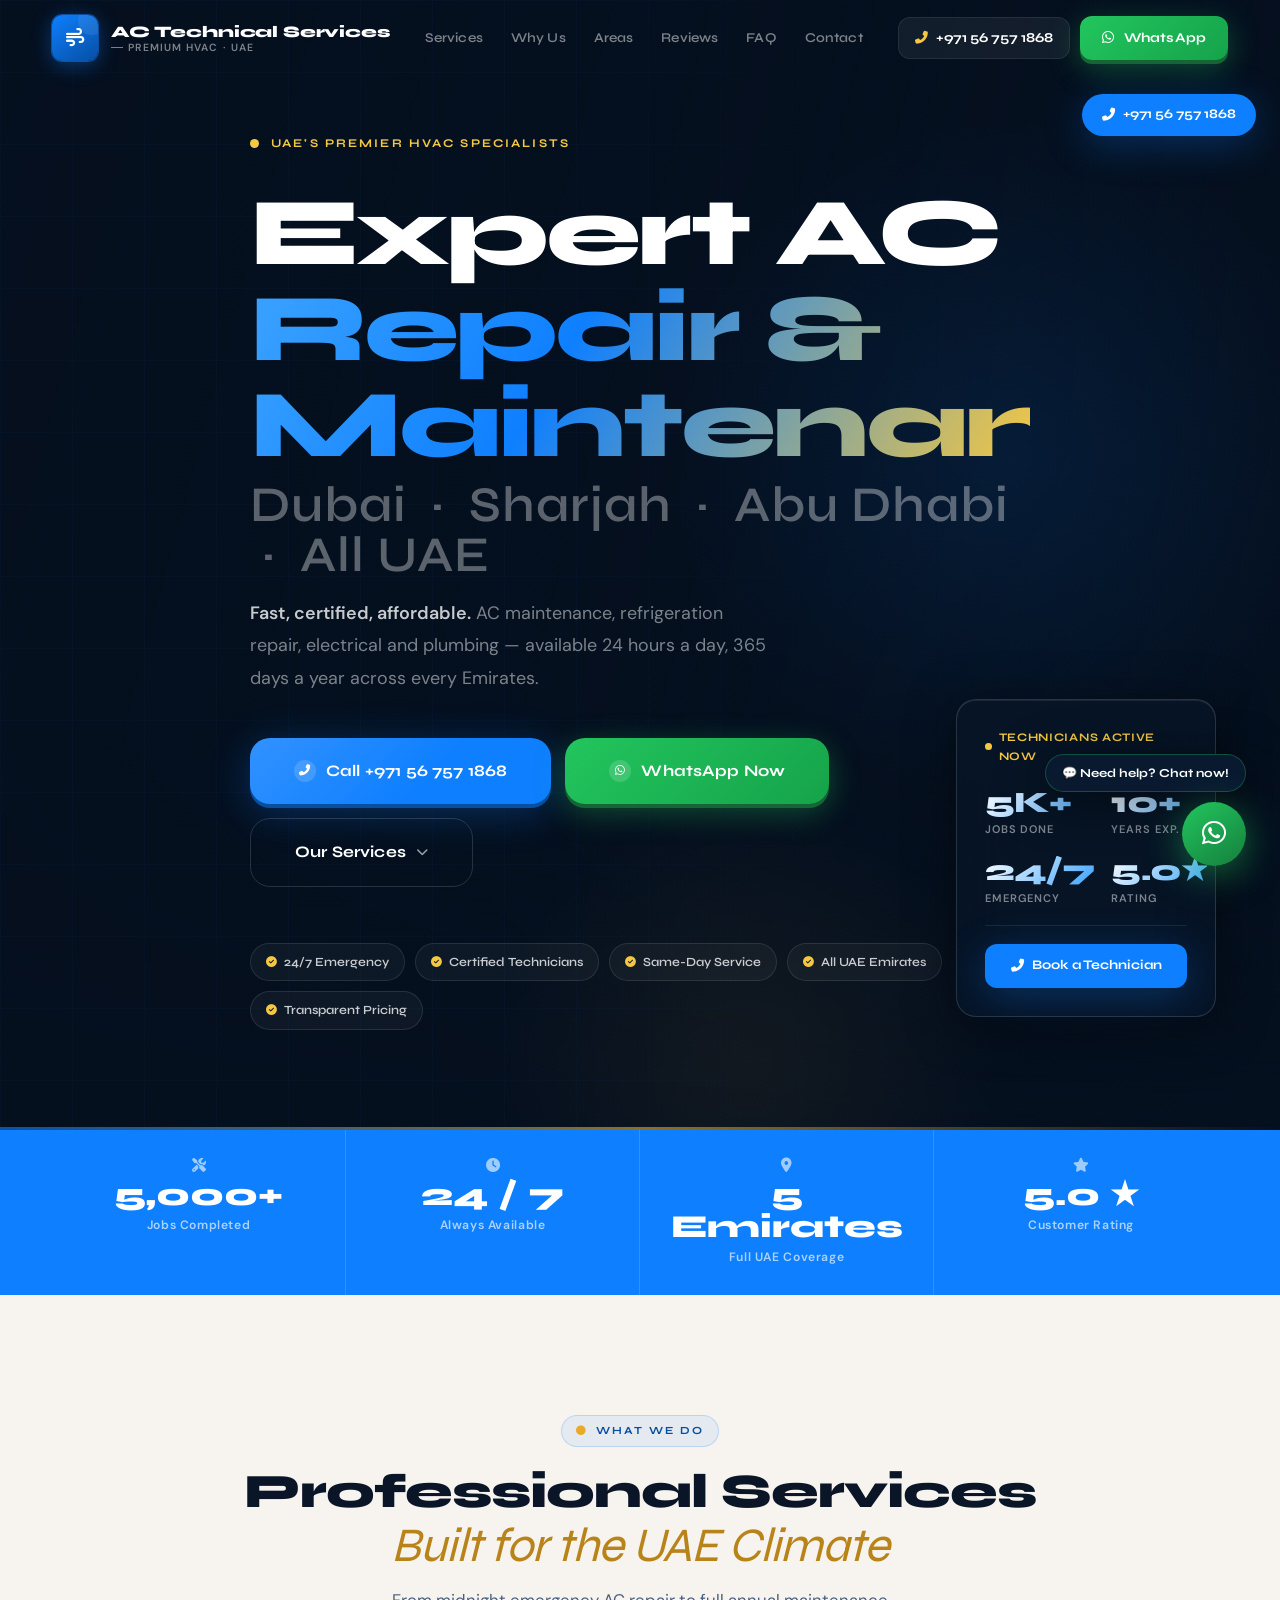
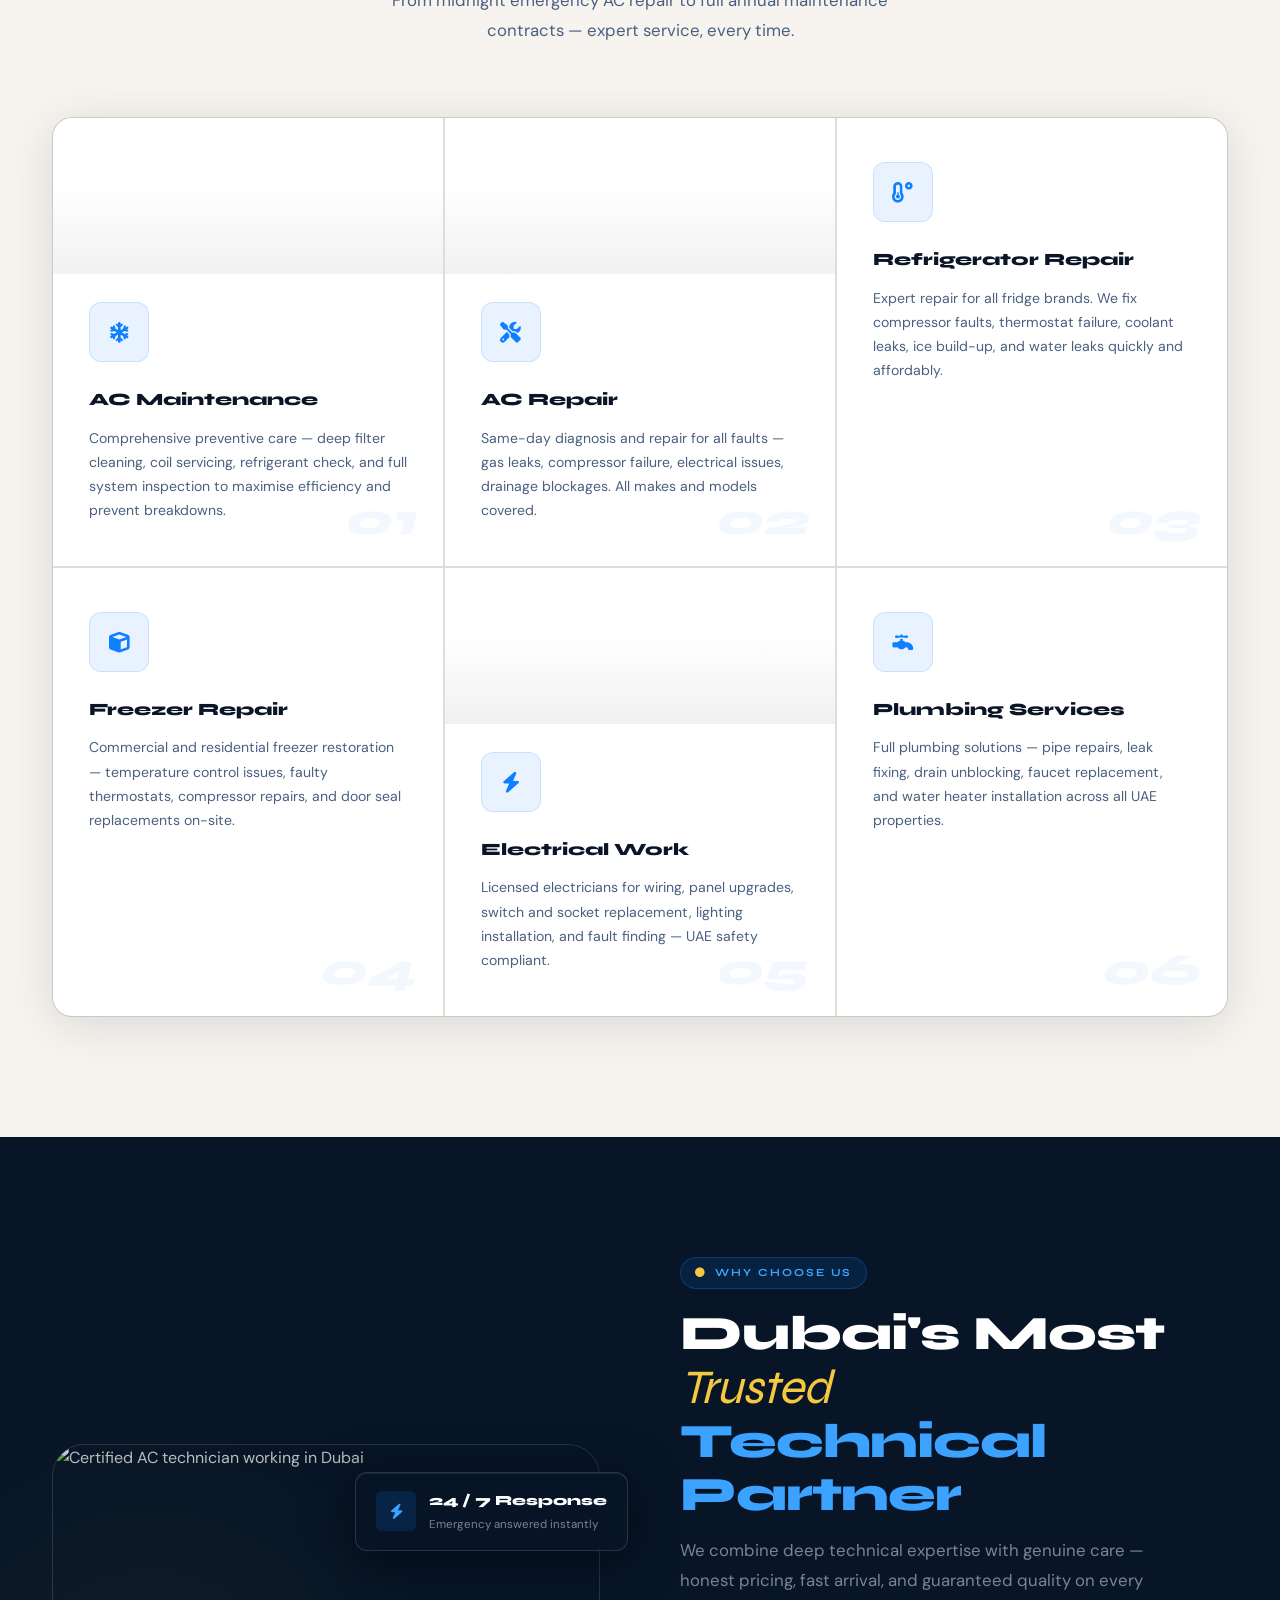
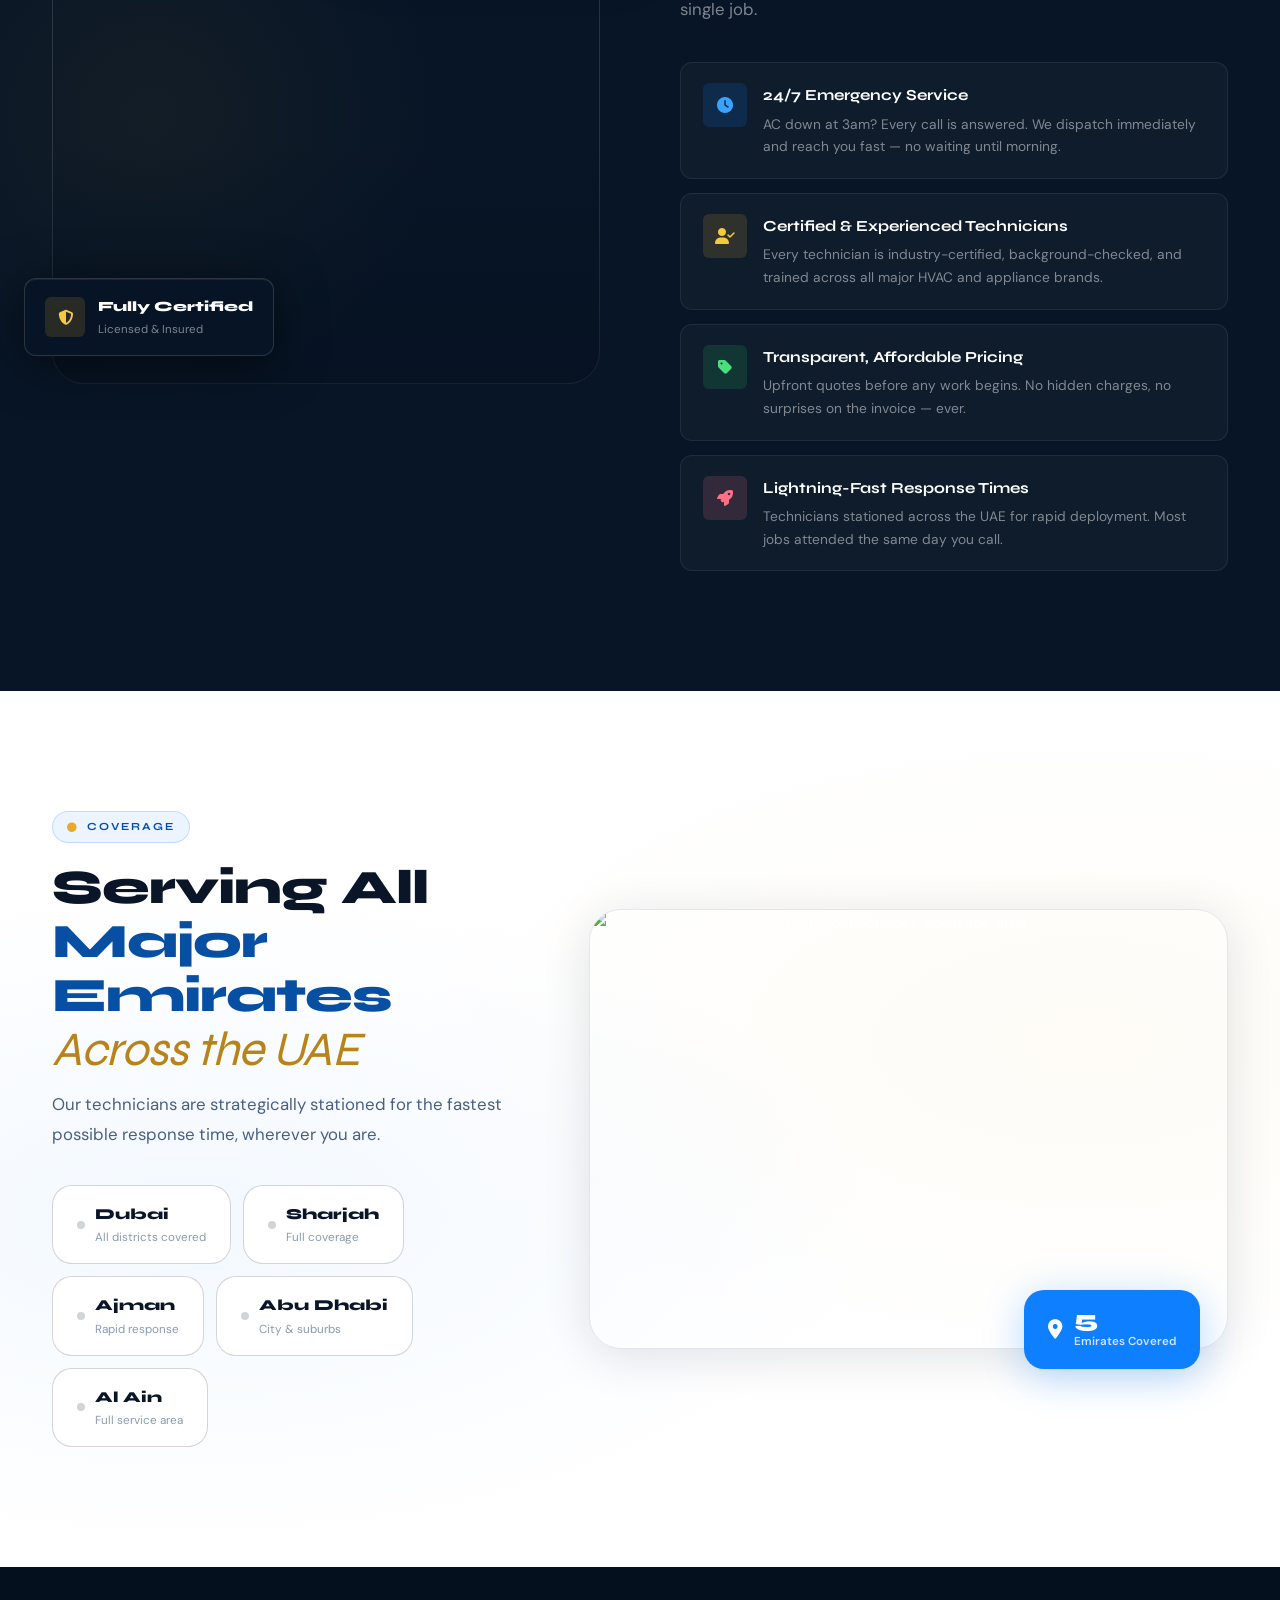
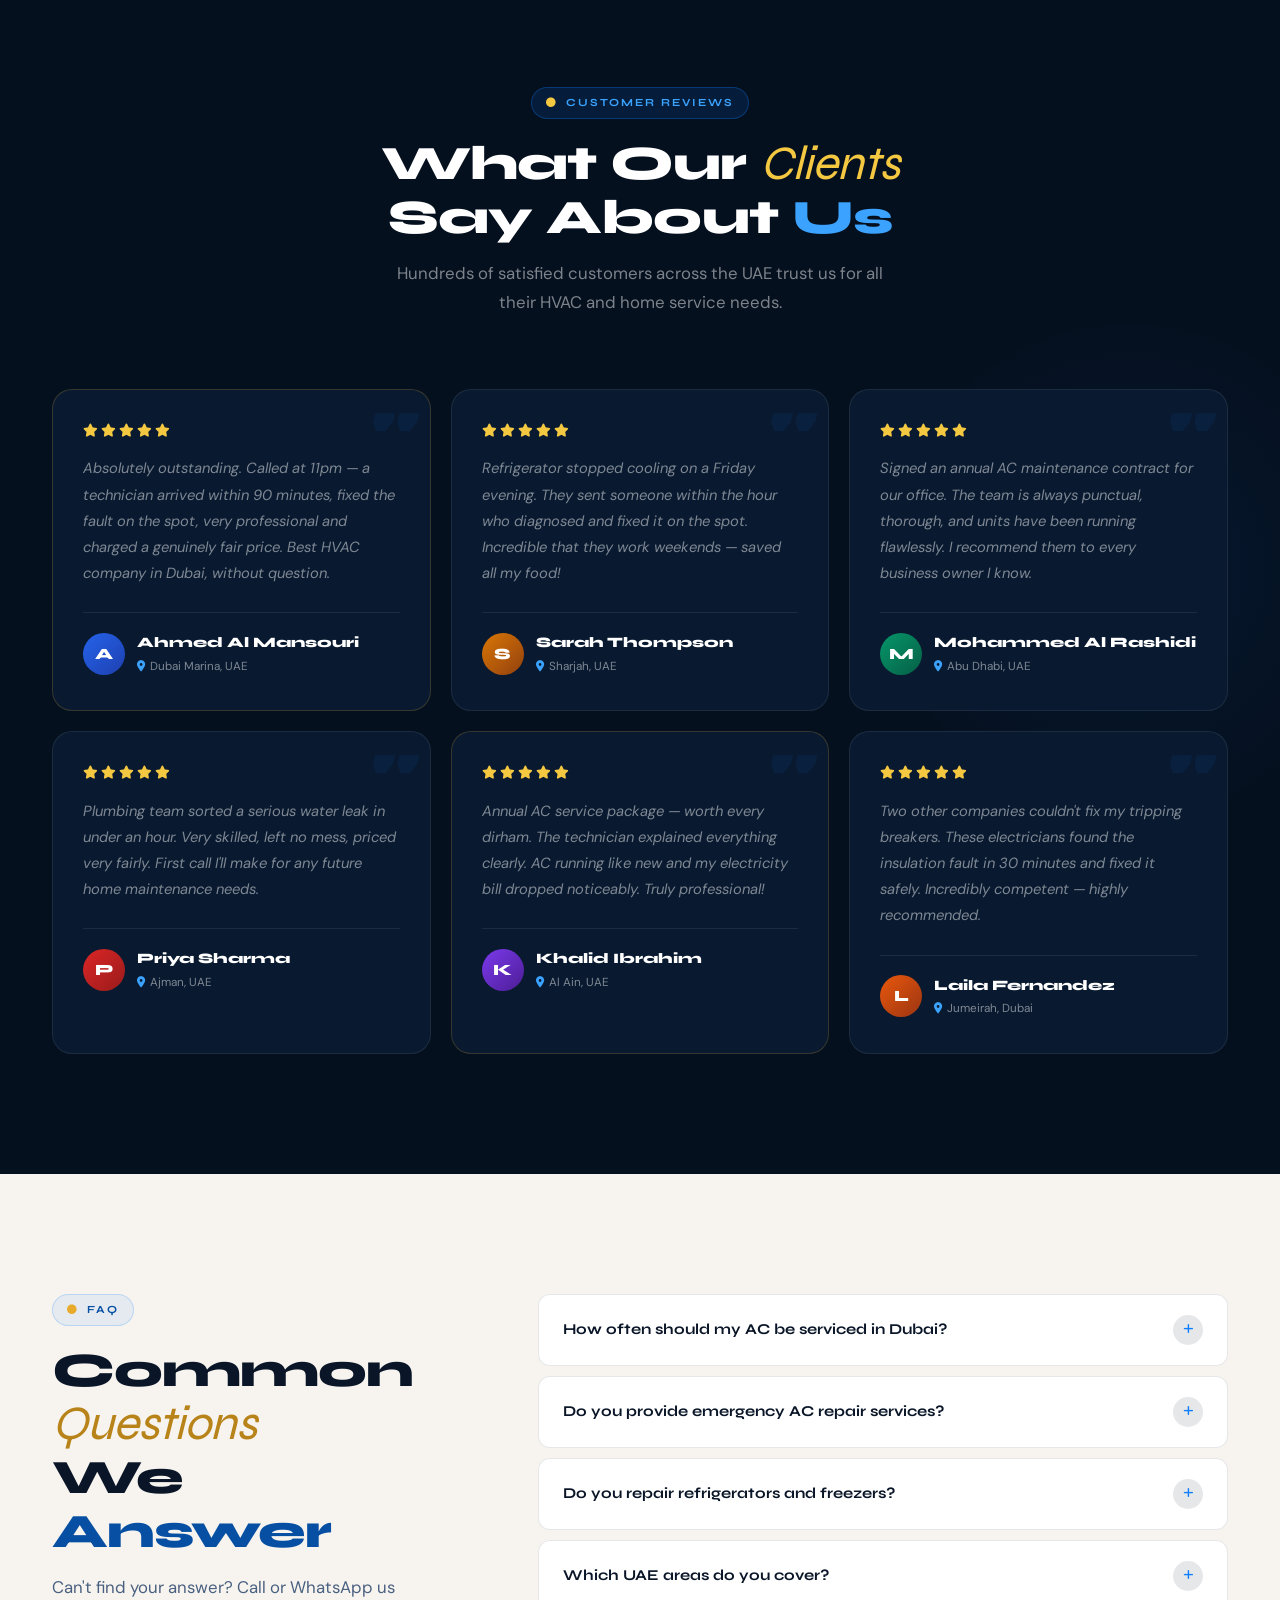
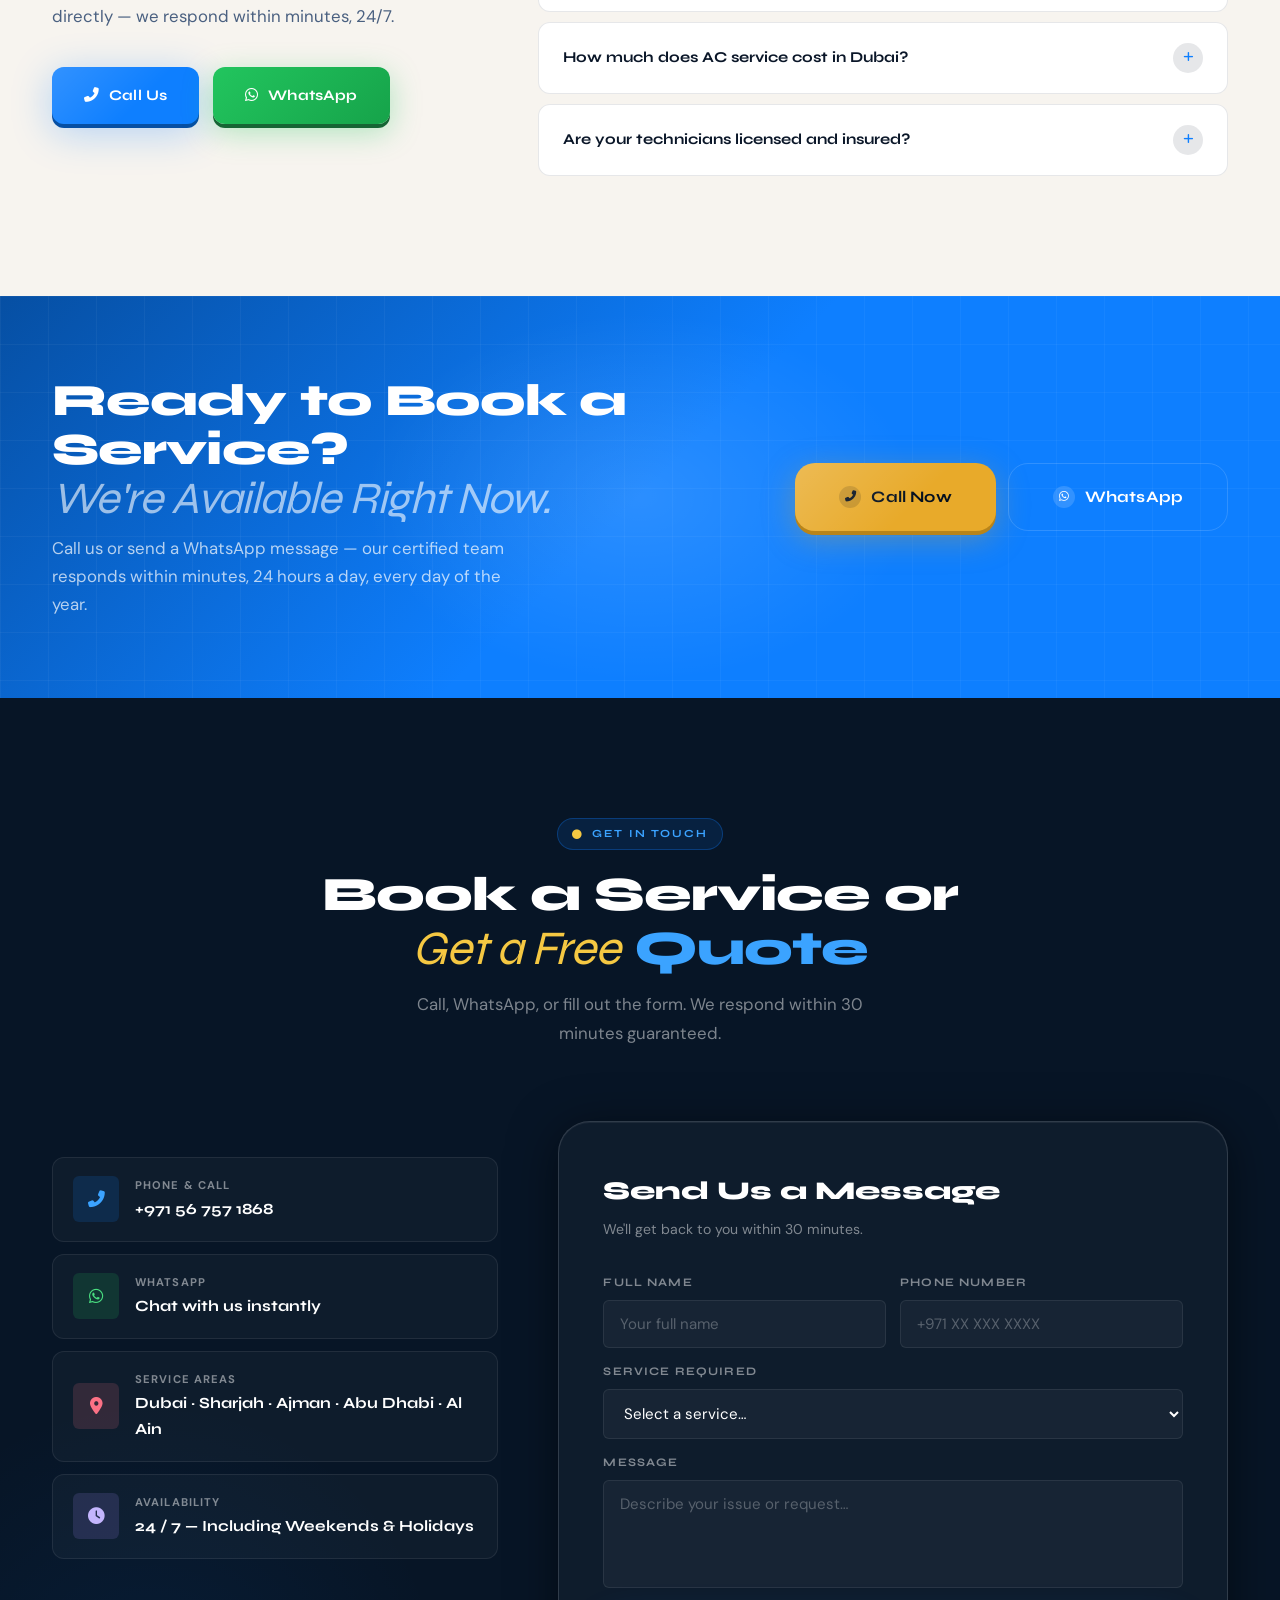
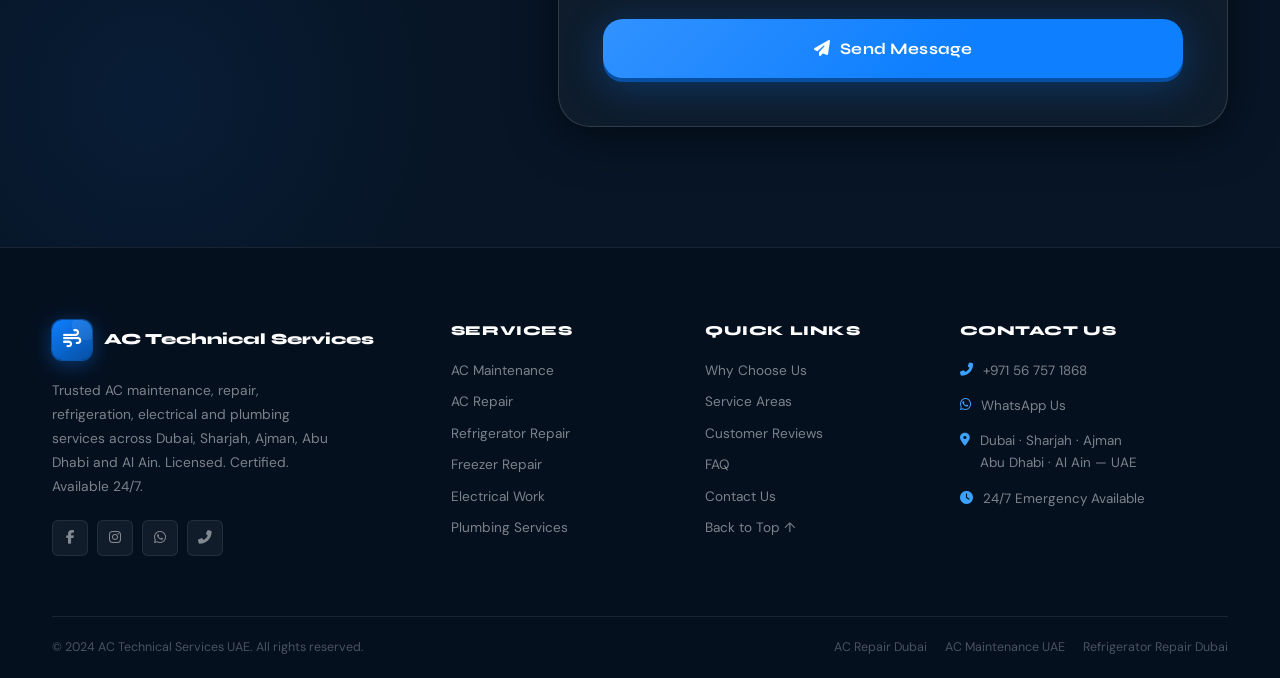
==== index.html @ 90a815a9 "Update index.html" ====
<!DOCTYPE html>
<html lang="en">
<head>
<meta charset="UTF-8"/>
<meta name="viewport" content="width=device-width,initial-scale=1.0"/>
<title>AC Maintenance & Repair Services in Dubai | AC Technical Services UAE</title>
<meta name="description" content="Professional AC maintenance, AC repair, refrigerator repair, plumbing and electrical services across Dubai, Sharjah, Ajman and Abu Dhabi. 24/7 service available."/>
<meta name="keywords" content="AC Repair Dubai, AC Maintenance UAE, Refrigerator Repair Dubai, HVAC Dubai, AC Service Sharjah"/>
<link rel="preconnect" href="https://fonts.googleapis.com"/>
<link rel="preconnect" href="https://fonts.gstatic.com" crossorigin/>
<link href="https://fonts.googleapis.com/css2?family=Clash+Display:wght@400;500;600;700&family=Satoshi:ital,wght@0,400;0,500;0,700;0,900;1,400&display=swap" rel="stylesheet"/>
<!-- Fallback if Clash Display unavailable via CDN -->
<link href="https://fonts.googleapis.com/css2?family=Syne:wght@400;500;600;700;800&family=DM+Sans:ital,opsz,wght@0,9..40,300;0,9..40,400;0,9..40,500;0,9..40,600;1,9..40,300&display=swap" rel="stylesheet"/>
<link rel="stylesheet" href="https://cdnjs.cloudflare.com/ajax/libs/font-awesome/6.5.0/css/all.min.css"/>
<style>
/* ═══════════════════════════════════════════════════
   DESIGN SYSTEM — 10/10 DUBAI PREMIUM HVAC
   Concept: "Arctic Precision" — Ice-cold dark hero,
   warm cream light sections, electric blue + gold.
   Section rhythm: Dark → Light → Dark → Light → Dark
   Fonts: Syne (display) + DM Sans (body)
   ═══════════════════════════════════════════════════ */
:root {
  /* Dark surfaces */
  --ink:        #05101f;
  --ink-2:      #071526;
  --ink-3:      #091a30;
  --ink-4:      #0c2040;

  /* Light surfaces */
  --cream:      #f7f4ef;
  --cream-2:    #ede9e2;
  --cream-3:    #e3ddd5;
  --white:      #ffffff;

  /* Brand blues */
  --blue:       #0e7fff;
  --blue-2:     #1a8fff;
  --blue-3:     #3ba3ff;
  --blue-dk:    #064fa3;
  --blue-glow:  rgba(14,127,255,0.2);

  /* Gold accent */
  --gold:       #e8aa2a;
  --gold-lt:    #f5c842;
  --gold-dk:    #b8841a;

  /* Text on dark */
  --td-1: #ffffff;
  --td-2: rgba(255,255,255,0.78);
  --td-3: rgba(255,255,255,0.48);
  --td-4: rgba(255,255,255,0.28);

  /* Text on light */
  --tl-1: #0a1628;
  --tl-2: #1e3a5f;
  --tl-3: #4a6080;
  --tl-4: #8a9bb0;

  /* Borders */
  --bd-dark:  rgba(255,255,255,0.08);
  --bd-dark2: rgba(255,255,255,0.14);
  --bd-light: rgba(10,22,40,0.1);
  --bd-light2:rgba(10,22,40,0.18);

  /* Radius */
  --r1:  6px;
  --r2:  12px;
  --r3:  20px;
  --r4:  32px;
  --r5:  48px;

  /* Shadows */
  --sh-dark:  0 8px 48px rgba(0,0,0,0.5);
  --sh-light: 0 8px 48px rgba(10,22,40,0.12);
  --sh-blue:  0 8px 40px rgba(14,127,255,0.3);
  --sh-gold:  0 8px 32px rgba(232,170,42,0.35);

  /* Motion */
  --ease: cubic-bezier(0.22,1,0.36,1);
  --t:    all 0.4s cubic-bezier(0.22,1,0.36,1);
  --t-fast: all 0.25s cubic-bezier(0.22,1,0.36,1);
}

/* ── RESET ── */
*,*::before,*::after { box-sizing:border-box; margin:0; padding:0; }
html { scroll-behavior:smooth; font-size:16px; }
body { font-family:'DM Sans',sans-serif; background:var(--ink); color:var(--td-2); line-height:1.65; overflow-x:hidden; }
::selection { background:var(--blue); color:#fff; }
::-webkit-scrollbar { width:4px; }
::-webkit-scrollbar-track { background:var(--ink-2); }
::-webkit-scrollbar-thumb { background:var(--blue); border-radius:4px; }
a { text-decoration:none; color:inherit; }
img { display:block; max-width:100%; }

/* ── TYPOGRAPHY ── */
.display, h1, h2 { font-family:'Syne',sans-serif; }

/* ── LAYOUT ── */
.wrap  { max-width:1240px; margin:0 auto; padding:0 32px; }
.wrap-sm { max-width:960px; margin:0 auto; padding:0 32px; }

/* ── SECTION RHYTHM ── */
.sec-dark  { background:var(--ink); }
.sec-dark2 { background:var(--ink-2); }
.sec-light { background:var(--cream); }
.sec-light2{ background:var(--white); }
.sec-pad   { padding:120px 0; }
.sec-pad-sm{ padding:80px 0; }

/* ── SECTION LABELS ── */
.label {
  display:inline-flex; align-items:center; gap:8px;
  font-family:'Syne',sans-serif; font-weight:700;
  font-size:.68rem; letter-spacing:.18em; text-transform:uppercase;
  padding:6px 14px; border-radius:999px; margin-bottom:18px;
}
.label-dark {
  background:rgba(14,127,255,.12); border:1px solid rgba(14,127,255,.3);
  color:var(--blue-3);
}
.label-dark i { color:var(--gold-lt); font-size:.6rem; }
.label-light {
  background:rgba(14,127,255,.08); border:1px solid rgba(14,127,255,.2);
  color:var(--blue-dk);
}
.label-light i { color:var(--gold); font-size:.6rem; }

/* ── SECTION HEADINGS ── */
.sh { /* section heading on dark */
  font-family:'Syne',sans-serif; font-weight:800;
  font-size:clamp(2rem,4vw,3rem);
  color:var(--td-1); line-height:1.12; letter-spacing:-.02em;
}
.sh em { font-style:italic; font-weight:400; color:var(--gold-lt); }
.sh strong { color:var(--blue-3); font-weight:800; }

.sl { /* section heading on light */
  font-family:'Syne',sans-serif; font-weight:800;
  font-size:clamp(2rem,4vw,3rem);
  color:var(--tl-1); line-height:1.12; letter-spacing:-.02em;
}
.sl em { font-style:italic; font-weight:400; color:var(--gold-dk); }
.sl strong { color:var(--blue-dk); font-weight:800; }

.sec-sub-dark  { font-size:1.05rem; color:var(--td-3); max-width:500px; margin-top:14px; line-height:1.75; }
.sec-sub-light { font-size:1.05rem; color:var(--tl-3); max-width:500px; margin-top:14px; line-height:1.75; }

.sec-hdr { text-align:center; margin-bottom:72px; }
.sec-hdr .sec-sub-dark, .sec-hdr .sec-sub-light { margin:14px auto 0; }

/* ═══════════════════════
   BUTTONS — DOMINANT
═══════════════════════ */
.btn {
  display:inline-flex; align-items:center; gap:10px;
  font-family:'Syne',sans-serif; font-weight:700;
  font-size:.92rem; letter-spacing:.01em;
  padding:16px 32px; border-radius:var(--r2);
  border:none; cursor:pointer; white-space:nowrap;
  position:relative; overflow:hidden;
  transition:var(--t);
}
.btn-icon { /* icon wrapper inside button */
  width:22px; height:22px; display:flex; align-items:center; justify-content:center;
  background:rgba(255,255,255,0.15); border-radius:50%;
  font-size:.7rem; flex-shrink:0; transition:var(--t-fast);
}
.btn:hover .btn-icon { background:rgba(255,255,255,0.25); transform:scale(1.1); }

/* Primary — Electric Blue */
.btn-blue {
  background:var(--blue);
  color:#fff;
  box-shadow: 0 4px 0 var(--blue-dk), var(--sh-blue);
}
.btn-blue::before {
  content:''; position:absolute; inset:0;
  background:linear-gradient(135deg,rgba(255,255,255,.15) 0%,transparent 60%);
  transition:opacity .3s;
}
.btn-blue:hover {
  transform:translateY(-3px);
  box-shadow: 0 7px 0 var(--blue-dk), 0 12px 50px rgba(14,127,255,.5);
}
.btn-blue:active { transform:translateY(1px); box-shadow:0 2px 0 var(--blue-dk); }

/* Gold — Book/CTA */
.btn-gold {
  background:var(--gold);
  color:var(--ink);
  box-shadow: 0 4px 0 var(--gold-dk), var(--sh-gold);
}
.btn-gold::before {
  content:''; position:absolute; inset:0;
  background:linear-gradient(135deg,rgba(255,255,255,.2) 0%,transparent 60%);
  transition:opacity .3s;
}
.btn-gold:hover {
  transform:translateY(-3px);
  box-shadow: 0 7px 0 var(--gold-dk), 0 12px 50px rgba(232,170,42,.5);
  color:var(--ink);
}
.btn-gold .btn-icon { background:rgba(0,0,0,.12); color:var(--ink); }

/* WhatsApp */
.btn-wa {
  background:linear-gradient(135deg,#22c55e,#16a34a);
  color:#fff;
  box-shadow: 0 4px 0 #166534, 0 8px 30px rgba(34,197,94,.35);
}
.btn-wa:hover {
  transform:translateY(-3px);
  box-shadow: 0 7px 0 #166534, 0 14px 40px rgba(34,197,94,.5);
}

/* Ghost on dark */
.btn-ghost-dark {
  background:transparent; color:var(--td-1);
  border:1.5px solid var(--bd-dark2);
}
.btn-ghost-dark:hover {
  background:rgba(255,255,255,.06);
  border-color:rgba(255,255,255,.28);
}

/* Ghost on light */
.btn-ghost-light {
  background:transparent; color:var(--tl-1);
  border:1.5px solid var(--bd-light2);
}
.btn-ghost-light:hover { background:rgba(10,22,40,.05); }

/* Sizes */
.btn-xl { padding:20px 44px; font-size:1rem; border-radius:var(--r3); }
.btn-sm { padding:11px 22px; font-size:.84rem; }

/* ═══════════════════════
   HEADER
═══════════════════════ */
#hdr {
  position:fixed; top:0; left:0; right:0; z-index:1000;
  transition:background .4s, box-shadow .4s, border-color .4s;
  padding:0;
}
#hdr.solid {
  background:rgba(5,16,31,.97);
  backdrop-filter:blur(24px) saturate(1.5);
  border-bottom:1px solid var(--bd-dark);
  box-shadow:0 4px 60px rgba(0,0,0,.6);
}
.hdr-in {
  display:flex; align-items:center; justify-content:space-between;
  height:76px; gap:16px;
}

/* Logo — Premium Brand Mark */
.logo { display:flex; align-items:center; gap:13px; text-decoration:none; }
.logo-emblem {
  position:relative; width:46px; height:46px; flex-shrink:0;
  border-radius:10px;
  background:linear-gradient(145deg,var(--blue) 0%,var(--blue-dk) 100%);
  display:flex; align-items:center; justify-content:center;
  box-shadow:0 0 0 1px rgba(14,127,255,.5), 0 4px 20px rgba(14,127,255,.4);
  overflow:hidden;
}
.logo-emblem::before {
  content:'';
  position:absolute; top:-8px; right:-8px;
  width:28px; height:28px; border-radius:50%;
  background:rgba(255,255,255,.08);
}
.logo-emblem i { font-size:1.15rem; color:#fff; position:relative; z-index:1; }
.logo-text { line-height:1.1; }
.logo-name {
  font-family:'Syne',sans-serif; font-weight:800;
  font-size:1rem; color:#fff; display:block; letter-spacing:-.01em;
}
.logo-tagline {
  font-size:.65rem; font-weight:600; letter-spacing:.1em;
  text-transform:uppercase; color:var(--td-3);
  display:flex; align-items:center; gap:5px; margin-top:1px;
}
.logo-tagline::before {
  content:''; display:block; width:12px; height:1px; background:var(--gold); opacity:.7;
}

/* Nav */
.nav { display:flex; align-items:center; gap:0; }
.nav a {
  font-family:'Syne',sans-serif; font-weight:600; font-size:.84rem;
  color:var(--td-3); padding:8px 14px; border-radius:var(--r1);
  transition:var(--t-fast); letter-spacing:.01em;
}
.nav a:hover { color:var(--td-1); background:rgba(255,255,255,.06); }

/* Header CTAs */
.hdr-cta { display:flex; align-items:center; gap:10px; }
.hdr-phone {
  display:flex; align-items:center; gap:8px;
  font-family:'Syne',sans-serif; font-weight:700; font-size:.85rem;
  color:var(--td-1); padding:9px 16px; border-radius:var(--r2);
  background:rgba(255,255,255,.06); border:1px solid var(--bd-dark);
  transition:var(--t-fast);
}
.hdr-phone:hover { background:rgba(255,255,255,.1); }
.hdr-phone i { color:var(--gold-lt); font-size:.8rem; }

/* Burger */
.burger {
  display:none; flex-direction:column; justify-content:center;
  gap:5px; width:40px; height:40px; cursor:pointer;
  background:rgba(255,255,255,.06); border:1px solid var(--bd-dark);
  border-radius:var(--r1); padding:0 10px;
}
.burger span { display:block; width:20px; height:1.5px; background:var(--td-2); border-radius:2px; transition:var(--t-fast); }

/* Mobile menu */
.mob {
  display:none; position:fixed; top:84px; left:16px; right:16px;
  background:var(--ink-3); border:1px solid var(--bd-dark2);
  border-radius:var(--r3); padding:24px 20px;
  box-shadow:0 24px 80px rgba(0,0,0,.8); z-index:998;
}
.mob.open { display:block; animation:mobIn .2s var(--ease); }
@keyframes mobIn { from{opacity:0;transform:translateY(-8px)} to{opacity:1;transform:translateY(0)} }
.mob a {
  display:block; font-family:'Syne',sans-serif; font-weight:600;
  font-size:.97rem; color:var(--td-2); padding:13px 4px;
  border-bottom:1px solid var(--bd-dark); transition:var(--t-fast);
}
.mob a:hover { color:var(--td-1); padding-left:8px; }
.mob-btns { display:flex; gap:10px; margin-top:18px; flex-wrap:wrap; }
.mob-btns .btn { flex:1; justify-content:center; }

/* Sticky call bar (mobile) */
.stick-bar {
  display:none; position:fixed; bottom:0; left:0; right:0; z-index:997;
  background:var(--ink-3); border-top:1px solid var(--bd-dark2);
  padding:12px 20px; align-items:center; justify-content:space-between; gap:12px;
}
.stick-bar-txt { font-family:'Syne',sans-serif; font-weight:700; font-size:.9rem; color:var(--td-1); }
.stick-bar-txt span { display:block; font-size:.72rem; color:var(--td-3); font-weight:400; margin-top:1px; }
.stick-bar-btns { display:flex; gap:8px; flex-shrink:0; }

/* Call pill — desktop persistent */
.call-pill {
  position:fixed; top:94px; right:24px; z-index:960;
  display:flex; align-items:center; gap:8px;
  font-family:'Syne',sans-serif; font-weight:700; font-size:.82rem;
  color:#fff; padding:10px 20px; border-radius:999px;
  background:var(--blue); box-shadow:var(--sh-blue);
  transition:var(--t); opacity:0;
  animation:pillSlide .6s 1.2s var(--ease) both;
}
@keyframes pillSlide { from{opacity:0;transform:translateX(20px)} to{opacity:1;transform:translateX(0)} }
.call-pill:hover { transform:translateY(-2px); box-shadow:0 12px 36px rgba(14,127,255,.55); }
.call-pill i { animation:ringring 3s 2s infinite; }
@keyframes ringring { 0%,88%,100%{transform:rotate(0)} 90%{transform:rotate(-18deg)} 94%{transform:rotate(18deg)} 97%{transform:rotate(-10deg)} }

/* ═══════════════════════
   HERO — CINEMATIC 10/10
═══════════════════════ */
#hero {
  position:relative; min-height:100vh;
  display:flex; align-items:center;
  background:var(--ink); overflow:hidden;
}

/* Background image */
.hero-photo {
  position:absolute; inset:0;
  background:url('images/hero.jpg') center 35% / cover no-repeat;
  filter:brightness(.28) saturate(.6);
  transform:scale(1.04);
  animation:heroZoom 14s ease both;
}
@keyframes heroZoom { from{transform:scale(1.06)} to{transform:scale(1.0)} }

/* ═══════════════════════════════════════
   LOCAL IMAGE UTILITY CLASSES
═══════════════════════════════════════ */

/* service-img: top image inside service cards */
.service-img-wrap {
  overflow:hidden;
  border-radius:var(--r2) var(--r2) 0 0;
  /* bleed flush to card edges (card padding is 44px 36px) */
  margin:-44px -36px 28px -36px;
  height:200px;
  flex-shrink:0;
  position:relative;
}
.service-img-wrap::after {
  content:'';
  position:absolute; inset:0;
  background:linear-gradient(to bottom, transparent 55%, rgba(10,22,40,.06) 100%);
  pointer-events:none;
}
.service-img {
  width:100%; height:200px;
  object-fit:cover;
  display:block;
  transition:transform .55s var(--ease), filter .4s;
  filter:brightness(.93) saturate(.88);
}
.srv-card.has-img {
  padding-top:0; /* image provides top visual */
  display:flex; flex-direction:column;
}
.srv-card.has-img .srv-arrow { top:216px; }
.srv-card:hover .service-img {
  transform:scale(1.05);
  filter:brightness(1.02) saturate(1.05);
}

/* about-img: technician photo in Why section */
.about-img {
  width:100%; height:540px;
  object-fit:cover; object-position:center top;
  border-radius:var(--r4);
  border:1px solid var(--bd-dark2);
  display:block;
  filter:brightness(.92) saturate(.9);
  transition:filter .5s var(--ease);
}
.why-vis:hover .about-img { filter:brightness(1) saturate(1); }

/* Multi-layer gradient */
.hero-grad {
  position:absolute; inset:0;
  background:
    linear-gradient(105deg, rgba(5,16,31,.98) 0%, rgba(5,16,31,.82) 45%, rgba(5,16,31,.15) 100%),
    linear-gradient(to top, rgba(5,16,31,.95) 0%, transparent 35%);
}

/* Fine grid overlay */
.hero-grid {
  position:absolute; inset:0; pointer-events:none;
  background-image:
    linear-gradient(rgba(14,127,255,.035) 1px, transparent 1px),
    linear-gradient(90deg, rgba(14,127,255,.035) 1px, transparent 1px);
  background-size:72px 72px;
  mask-image:linear-gradient(to right, black 0%, black 45%, transparent 75%);
}

/* Atmospheric glows */
.hero-glow-r {
  position:absolute; right:-10%; top:5%;
  width:800px; height:800px; border-radius:50%;
  background:radial-gradient(circle, rgba(14,127,255,.11) 0%, transparent 60%);
  pointer-events:none;
}
.hero-glow-b {
  position:absolute; left:35%; bottom:-20%;
  width:600px; height:600px; border-radius:50%;
  background:radial-gradient(circle, rgba(232,170,42,.06) 0%, transparent 60%);
  pointer-events:none;
}

/* Diagonal accent line */
.hero-stripe {
  position:absolute; bottom:0; left:0; right:0; height:3px;
  background:linear-gradient(90deg, var(--blue) 0%, var(--gold) 50%, transparent 100%);
  opacity:.6;
}

/* Content */
.hero-body {
  position:relative; z-index:3;
  padding:130px 0 100px; max-width:780px;
}

/* Eyebrow */
.hero-eyebrow {
  display:inline-flex; align-items:center; gap:12px;
  margin-bottom:32px;
  animation:rise .8s .05s var(--ease) both;
}
.ew-pulse {
  width:9px; height:9px; border-radius:50%;
  background:var(--gold-lt);
  box-shadow:0 0 0 0 rgba(245,200,66,.4);
  animation:pulse-ring 2s infinite;
}
@keyframes pulse-ring {
  0%  { box-shadow:0 0 0 0 rgba(245,200,66,.4); }
  70% { box-shadow:0 0 0 10px rgba(245,200,66,0); }
  100%{ box-shadow:0 0 0 0 rgba(245,200,66,0); }
}
.ew-txt {
  font-family:'Syne',sans-serif; font-weight:700; font-size:.74rem;
  letter-spacing:.18em; text-transform:uppercase; color:var(--gold-lt);
}
.ew-rule { flex:1; max-width:50px; height:1px; background:linear-gradient(90deg,var(--gold-lt),transparent); }

/* Hero H1 — massive */
.hero-h1 {
  font-family:'Syne',sans-serif; font-weight:800;
  font-size:clamp(3rem,7.5vw,6.2rem);
  line-height:1.0; letter-spacing:-.03em;
  color:var(--td-1); margin-bottom:16px;
  animation:rise .8s .12s var(--ease) both;
}
.hero-h1 .line1 { display:block; }
.hero-h1 .line2 {
  display:block;
  background:linear-gradient(120deg, var(--blue-3) 0%, var(--blue) 40%, var(--gold-lt) 100%);
  -webkit-background-clip:text; -webkit-text-fill-color:transparent; background-clip:text;
}
.hero-h1 .line3 {
  display:block;
  color:rgba(255,255,255,.35);
  font-size:.52em; font-weight:600; letter-spacing:.02em;
  margin-top:8px;
  -webkit-text-fill-color: rgba(255,255,255,.35);
}

/* Hero sub */
.hero-sub {
  font-size:1.12rem; color:var(--td-3); max-width:520px;
  line-height:1.8; margin-bottom:44px;
  animation:rise .8s .22s var(--ease) both;
}
.hero-sub strong { color:var(--td-2); font-weight:600; }

/* Hero CTA cluster */
.hero-ctas {
  display:flex; gap:14px; flex-wrap:wrap; align-items:center;
  margin-bottom:56px;
  animation:rise .8s .32s var(--ease) both;
}
.hero-cta-note {
  font-size:.78rem; color:var(--td-3); font-style:italic; margin-top:2px;
}

/* Trust bar */
.trust-bar {
  display:flex; flex-wrap:wrap; gap:10px;
  animation:rise .8s .42s var(--ease) both;
}
.trust-chip {
  display:flex; align-items:center; gap:7px;
  background:rgba(255,255,255,.04);
  border:1px solid rgba(255,255,255,.1);
  backdrop-filter:blur(8px);
  padding:8px 15px; border-radius:999px;
  font-family:'Syne',sans-serif; font-size:.78rem; font-weight:600;
  color:rgba(255,255,255,.78);
  transition:var(--t-fast);
}
.trust-chip:hover { background:rgba(255,255,255,.08); border-color:rgba(255,255,255,.2); }
.trust-chip i { color:var(--gold-lt); font-size:.68rem; }

/* Stat card — floating right */
.hero-card {
  position:absolute; right:5%; bottom:10%; z-index:4;
  width:260px;
  background:rgba(7,21,38,.88); backdrop-filter:blur(28px) saturate(1.4);
  border:1px solid var(--bd-dark2); border-radius:var(--r3);
  padding:28px 28px;
  box-shadow:var(--sh-dark), inset 0 1px 0 rgba(255,255,255,.08);
  animation:rise .9s .55s var(--ease) both;
}
.hc-badge {
  display:flex; align-items:center; gap:7px;
  font-family:'Syne',sans-serif; font-size:.72rem; font-weight:700;
  color:var(--gold-lt); letter-spacing:.06em; text-transform:uppercase;
  margin-bottom:22px;
}
.hc-dot { width:7px; height:7px; border-radius:50%; background:var(--gold-lt); animation:pulse-ring 2s infinite; }
.hc-grid { display:grid; grid-template-columns:1fr 1fr; gap:18px 16px; }
.hc-stat {}
.hc-num {
  font-family:'Syne',sans-serif; font-weight:900; font-size:1.85rem;
  line-height:1; letter-spacing:-.03em;
  background:linear-gradient(135deg,#fff,var(--blue-3));
  -webkit-background-clip:text; -webkit-text-fill-color:transparent; background-clip:text;
}
.hc-lbl { font-size:.69rem; font-weight:600; color:var(--td-3); text-transform:uppercase; letter-spacing:.08em; margin-top:3px; }
.hc-rule { height:1px; background:var(--bd-dark); margin:18px 0; }
.hc-cta {
  display:flex; align-items:center; justify-content:center; gap:8px;
  background:var(--blue); color:#fff;
  font-family:'Syne',sans-serif; font-weight:700; font-size:.82rem;
  padding:11px 18px; border-radius:var(--r2); text-decoration:none;
  transition:var(--t-fast); box-shadow:var(--sh-blue);
}
.hc-cta:hover { background:var(--blue-2); transform:translateY(-1px); }

@keyframes rise { from{opacity:0;transform:translateY(28px)} to{opacity:1;transform:translateY(0)} }

/* ═══════════════════════
   STATS BAR
═══════════════════════ */
#sbar { background:var(--blue); border:none; }
.sbar-grid {
  display:grid; grid-template-columns:repeat(4,1fr);
}
.sb-cell {
  padding:28px 24px; text-align:center;
  border-right:1px solid rgba(255,255,255,.15);
  position:relative; overflow:hidden; transition:var(--t-fast);
}
.sb-cell:last-child { border-right:none; }
.sb-cell::before {
  content:''; position:absolute; inset:0;
  background:rgba(255,255,255,.06); opacity:0; transition:opacity .3s;
}
.sb-cell:hover::before { opacity:1; }
.sb-ico { font-size:.88rem; color:rgba(255,255,255,.6); margin-bottom:7px; display:block; }
.sb-n {
  font-family:'Syne',sans-serif; font-weight:900; font-size:2rem; line-height:1;
  color:#fff; display:block;
}
.sb-l { font-size:.76rem; font-weight:600; color:rgba(255,255,255,.65); margin-top:4px; letter-spacing:.05em; }

/* ═══════════════════════
   SERVICES (LIGHT)
═══════════════════════ */
#services { background:var(--cream); }

.srv-grid {
  display:grid; grid-template-columns:repeat(3,1fr); gap:1.5px;
  background:var(--bd-light); border-radius:var(--r3);
  overflow:hidden; border:1.5px solid var(--bd-light);
  box-shadow:var(--sh-light);
}
.srv-card {
  background:var(--white); padding:44px 36px;
  position:relative; overflow:hidden; cursor:default;
  transition:var(--t);
}
/* Hover fill */
.srv-card::before {
  content:''; position:absolute; inset:0;
  background:linear-gradient(135deg, rgba(14,127,255,.04) 0%, transparent 70%);
  opacity:0; transition:opacity .4s;
}
/* Top accent bar */
.srv-card::after {
  content:''; position:absolute; top:0; left:0; right:0; height:3px;
  background:linear-gradient(90deg,var(--blue),var(--gold));
  transform:scaleX(0); transform-origin:left; transition:transform .45s var(--ease);
}
.srv-card:hover { background:#f8f6ff; }
.srv-card:hover::before { opacity:1; }
.srv-card:hover::after { transform:scaleX(1); }
.srv-card:hover .srv-ico { background:var(--blue); color:#fff; box-shadow:var(--sh-blue); }
.srv-card:hover .srv-arrow { opacity:1; transform:translate(4px,-4px); }

.srv-ico {
  width:60px; height:60px; border-radius:var(--r2);
  background:rgba(14,127,255,.09); border:1px solid rgba(14,127,255,.15);
  display:flex; align-items:center; justify-content:center;
  font-size:1.3rem; color:var(--blue);
  margin-bottom:24px; transition:var(--t);
}
.srv-card h3 {
  font-family:'Syne',sans-serif; font-weight:800; font-size:1.08rem;
  color:var(--tl-1); margin-bottom:11px;
}
.srv-card p { font-size:.88rem; color:var(--tl-3); line-height:1.72; }
.srv-arrow {
  position:absolute; top:36px; right:36px;
  color:var(--blue); font-size:.82rem; opacity:0;
  transition:var(--t-fast);
}
.srv-num {
  position:absolute; bottom:24px; right:28px;
  font-family:'Syne',sans-serif; font-style:italic; font-weight:800;
  font-size:2.8rem; color:rgba(14,127,255,.05); line-height:1;
  pointer-events:none; transition:var(--t);
}
.srv-card:hover .srv-num { color:rgba(14,127,255,.1); }

/* ═══════════════════════
   WHY CHOOSE US (DARK)
═══════════════════════ */
#why { background:var(--ink-2); position:relative; overflow:hidden; }
.why-glow {
  position:absolute; left:-200px; top:50%; transform:translateY(-50%);
  width:700px; height:700px; border-radius:50%;
  background:radial-gradient(circle, rgba(232,170,42,.055) 0%, transparent 60%);
  pointer-events:none;
}
.why-g { display:grid; grid-template-columns:1fr 1fr; gap:80px; align-items:center; }

/* Image side */
.why-vis { position:relative; }
.why-img {
  width:100%; height:540px; object-fit:cover; display:block;
  border-radius:var(--r4); border:1px solid var(--bd-dark2);
  filter:brightness(.92) saturate(.9);
}
.why-img-ov {
  position:absolute; inset:0; border-radius:var(--r4);
  background:linear-gradient(to top, rgba(5,16,31,.5) 0%, transparent 45%);
  pointer-events:none;
}

/* Floating badge cards */
.why-fc {
  position:absolute;
  background:rgba(7,21,38,.93); backdrop-filter:blur(20px);
  border:1px solid var(--bd-dark2); border-radius:var(--r2);
  padding:16px 20px; display:flex; align-items:center; gap:13px;
  box-shadow:var(--sh-dark), inset 0 1px 0 rgba(255,255,255,.07);
  animation:cardFloat 5s ease-in-out infinite;
}
.why-fc.fc1 { bottom:28px; left:-28px; animation-delay:0s; }
.why-fc.fc2 { top:28px; right:-28px; animation-delay:2.5s; }
@keyframes cardFloat { 0%,100%{transform:translateY(0)} 50%{transform:translateY(-6px)} }
.fc-ico {
  width:40px; height:40px; flex-shrink:0; border-radius:var(--r1);
  display:flex; align-items:center; justify-content:center; font-size:.95rem;
}
.fc-ico.gold { background:rgba(232,170,42,.15); color:var(--gold-lt); }
.fc-ico.blue { background:rgba(14,127,255,.15); color:var(--blue-3); }
.fc-title { font-family:'Syne',sans-serif; font-weight:800; font-size:.88rem; color:var(--td-1); }
.fc-sub { font-size:.72rem; color:var(--td-3); margin-top:2px; }

/* Feature list */
.why-feats { display:flex; flex-direction:column; gap:14px; margin-top:38px; }
.wfeat {
  display:flex; gap:16px; align-items:flex-start;
  padding:20px 22px; border-radius:var(--r2);
  background:rgba(255,255,255,.03); border:1px solid var(--bd-dark);
  transition:var(--t); cursor:default;
}
.wfeat:hover {
  background:rgba(14,127,255,.06);
  border-color:rgba(14,127,255,.25);
  transform:translateX(5px);
}
.wfeat:hover .wf-ic { box-shadow:0 0 20px rgba(14,127,255,.3); }
.wf-ic {
  width:44px; height:44px; flex-shrink:0;
  border-radius:var(--r1); display:flex; align-items:center; justify-content:center;
  font-size:1rem; transition:var(--t);
}
.wf-ic.c1 { background:rgba(14,127,255,.15); color:var(--blue-3); }
.wf-ic.c2 { background:rgba(232,170,42,.15); color:var(--gold-lt); }
.wf-ic.c3 { background:rgba(34,197,94,.15); color:#4ade80; }
.wf-ic.c4 { background:rgba(251,113,133,.15); color:#fb7185; }
.wfeat:hover .wf-ic.c1 { background:var(--blue); color:#fff; }
.wfeat:hover .wf-ic.c2 { background:var(--gold); color:var(--ink); }
.wfeat:hover .wf-ic.c3 { background:#22c55e; color:#fff; }
.wfeat:hover .wf-ic.c4 { background:#f43f5e; color:#fff; }
.wf-title { font-family:'Syne',sans-serif; font-weight:700; font-size:.96rem; color:var(--td-1); margin-bottom:4px; }
.wf-desc { font-size:.86rem; color:var(--td-3); line-height:1.65; }

/* ═══════════════════════
   AREAS (LIGHT)
═══════════════════════ */
#areas { background:var(--white); position:relative; overflow:hidden; }
.areas-bg {
  position:absolute; inset:0; pointer-events:none;
  background:
    radial-gradient(ellipse at 15% 60%, rgba(14,127,255,.05) 0%, transparent 45%),
    radial-gradient(ellipse at 85% 40%, rgba(232,170,42,.04) 0%, transparent 45%);
}

.areas-wrap { display:grid; grid-template-columns:1fr 1.4fr; gap:80px; align-items:center; }
.areas-left {}
.areas-left .sec-sub-light { margin-bottom:36px; }
.areas-map {
  display:flex; flex-wrap:wrap; gap:12px;
  position:relative;
}
.area-pill {
  display:flex; align-items:center; gap:10px;
  padding:16px 24px; border-radius:var(--r3);
  background:var(--white); border:1.5px solid var(--bd-light2);
  transition:var(--t); cursor:default; position:relative; overflow:hidden;
}
.area-pill::before {
  content:''; position:absolute; inset:0;
  background:linear-gradient(135deg,rgba(14,127,255,.05),transparent);
  opacity:0; transition:opacity .35s;
}
.area-pill:hover {
  border-color:rgba(14,127,255,.35); transform:translateY(-4px);
  box-shadow:0 8px 30px rgba(14,127,255,.12);
}
.area-pill:hover::before { opacity:1; }
.area-pill:hover .ap-dot { background:var(--blue); }
.area-pill:hover .ap-name { color:var(--blue-dk); }
.ap-dot { width:8px; height:8px; border-radius:50%; background:var(--bd-light2); transition:var(--t); }
.ap-name { font-family:'Syne',sans-serif; font-weight:800; font-size:.95rem; color:var(--tl-1); transition:var(--t); }
.ap-sub { font-size:.73rem; color:var(--tl-4); margin-top:1px; }

/* Areas visual side */
.areas-visual { position:relative; }
.areas-img {
  width:100%; height:440px; object-fit:cover; border-radius:var(--r4);
  border:1.5px solid var(--bd-light); box-shadow:var(--sh-light);
  display:block;
}
.areas-badge {
  position:absolute; bottom:-20px; right:28px;
  background:var(--blue); color:#fff; border-radius:var(--r3);
  padding:18px 24px; box-shadow:var(--sh-blue);
  display:flex; align-items:center; gap:12px;
}
.areas-badge-ico { font-size:1.2rem; }
.areas-badge-num {
  font-family:'Syne',sans-serif; font-weight:900; font-size:1.5rem; line-height:1; color:#fff;
}
.areas-badge-lbl { font-size:.72rem; font-weight:600; opacity:.8; }

/* ═══════════════════════
   REVIEWS (DARK)
═══════════════════════ */
#reviews { background:var(--ink); position:relative; overflow:hidden; }
.rev-glow {
  position:absolute; right:-150px; top:50%; transform:translateY(-50%);
  width:600px; height:600px; border-radius:50%;
  background:radial-gradient(circle, rgba(14,127,255,.07) 0%, transparent 60%);
  pointer-events:none;
}

.rev-grid { display:grid; grid-template-columns:repeat(3,1fr); gap:20px; }
.rcard {
  background:var(--ink-3); border:1px solid var(--bd-dark);
  border-radius:var(--r3); padding:34px 30px;
  position:relative; overflow:hidden; transition:var(--t);
}
.rcard::after {
  content:''; position:absolute; top:0; left:0; right:0; height:1px;
  background:linear-gradient(90deg,transparent,var(--blue),transparent);
  opacity:0; transition:opacity .4s;
}
.rcard:hover { border-color:rgba(14,127,255,.25); transform:translateY(-5px); box-shadow:0 16px 50px rgba(0,0,0,.4); }
.rcard:hover::after { opacity:1; }
.rcard.gold-feat { border-color:rgba(232,170,42,.2); }
.rcard.gold-feat::after { background:linear-gradient(90deg,transparent,var(--gold-lt),transparent); }
.rcard.gold-feat:hover { box-shadow:0 16px 50px rgba(0,0,0,.4), 0 0 40px rgba(232,170,42,.08); }

.rcard-qmark {
  font-family:'Syne',sans-serif; font-weight:800; font-style:italic;
  font-size:5rem; line-height:.8; color:rgba(14,127,255,.07);
  position:absolute; top:18px; right:22px;
}
.rcard-stars { display:flex; gap:3px; margin-bottom:18px; }
.rcard-stars i { color:var(--gold-lt); font-size:.82rem; }
.rcard-txt { font-size:.92rem; color:var(--td-3); line-height:1.78; font-style:italic; margin-bottom:26px; }
.rcard-foot { display:flex; align-items:center; gap:12px; padding-top:18px; border-top:1px solid var(--bd-dark); }
.rcard-av {
  width:42px; height:42px; border-radius:50%; flex-shrink:0;
  display:flex; align-items:center; justify-content:center;
  font-family:'Syne',sans-serif; font-weight:900; font-size:.98rem; color:#fff;
}
.a1{background:linear-gradient(135deg,#2563eb,#1e40af)}
.a2{background:linear-gradient(135deg,#d97706,#92400e);color:#fff}
.a3{background:linear-gradient(135deg,#059669,#065f46)}
.a4{background:linear-gradient(135deg,#dc2626,#991b1b)}
.a5{background:linear-gradient(135deg,#7c3aed,#4c1d95)}
.a6{background:linear-gradient(135deg,#ea580c,#9a3412)}
.rcard-name { font-family:'Syne',sans-serif; font-weight:800; font-size:.9rem; color:var(--td-1); }
.rcard-city { font-size:.73rem; color:var(--td-3); margin-top:2px; }
.rcard-city i { color:var(--blue-3); font-size:.68rem; margin-right:2px; }

/* ═══════════════════════
   FAQ (LIGHT)
═══════════════════════ */
#faq { background:var(--cream); position:relative; }
.faq-layout { display:grid; grid-template-columns:1fr 1.7fr; gap:80px; align-items:start; }
.faq-aside { position:sticky; top:96px; }
.faq-aside .sec-sub-light { margin-bottom:32px; }
.faq-aside .btn { margin-top:4px; }

.faq-stack { display:flex; flex-direction:column; gap:10px; }
.faqitem {
  border:1.5px solid var(--bd-light); border-radius:var(--r2);
  overflow:hidden; background:var(--white); transition:var(--t);
}
.faqitem.is-open { border-color:rgba(14,127,255,.3); box-shadow:0 4px 24px rgba(14,127,255,.1); }
.faqitem:hover { border-color:rgba(14,127,255,.2); }
.faqq {
  display:flex; justify-content:space-between; align-items:center; gap:14px;
  padding:20px 24px; cursor:pointer; transition:background .25s;
}
.faqitem.is-open .faqq { background:rgba(14,127,255,.04); }
.faqq-txt { font-family:'Syne',sans-serif; font-weight:700; font-size:.94rem; color:var(--tl-1); line-height:1.4; }
.faqq-ico {
  width:30px; height:30px; flex-shrink:0; border-radius:50%;
  background:var(--bd-light); display:flex; align-items:center; justify-content:center;
  color:var(--blue); font-size:.72rem; transition:var(--t);
}
.faqitem.is-open .faqq-ico { background:var(--blue); color:#fff; transform:rotate(45deg); }
.faqa {
  max-height:0; overflow:hidden; padding:0 24px;
  transition:max-height .4s ease, padding .3s ease;
}
.faqitem.is-open .faqa { max-height:280px; padding:0 24px 20px; }
.faqa p { font-size:.9rem; color:var(--tl-3); line-height:1.78; }

/* ═══════════════════════
   CTA BAND
═══════════════════════ */
#cta-band {
  background:var(--blue); position:relative; overflow:hidden; padding:80px 0;
}
.cta-band-bg {
  position:absolute; inset:0;
  background:
    linear-gradient(135deg, var(--blue-dk) 0%, var(--blue) 50%, rgba(14,127,255,.7) 100%);
}
.cta-band-grid {
  position:absolute; inset:0; pointer-events:none;
  background-image:
    linear-gradient(rgba(255,255,255,.04) 1px, transparent 1px),
    linear-gradient(90deg, rgba(255,255,255,.04) 1px, transparent 1px);
  background-size:48px 48px;
}
.cta-band-glow {
  position:absolute; left:50%; top:50%; transform:translate(-50%,-50%);
  width:600px; height:400px; border-radius:50%;
  background:radial-gradient(ellipse, rgba(255,255,255,.12) 0%, transparent 65%);
  pointer-events:none;
}
.cta-band-inner {
  position:relative; z-index:1;
  display:grid; grid-template-columns:1fr auto; gap:48px; align-items:center;
}
.cta-band-txt h2 {
  font-family:'Syne',sans-serif; font-weight:900;
  font-size:clamp(1.8rem,3.5vw,2.8rem); color:#fff;
  line-height:1.1; letter-spacing:-.02em; margin-bottom:12px;
}
.cta-band-txt h2 em { font-style:italic; font-weight:400; color:rgba(255,255,255,.6); }
.cta-band-txt p { font-size:1.05rem; color:rgba(255,255,255,.7); max-width:460px; }
.cta-band-btns { display:flex; gap:12px; flex-wrap:wrap; }

/* ═══════════════════════
   CONTACT (DARK)
═══════════════════════ */
#contact { background:var(--ink-2); position:relative; overflow:hidden; }
.contact-glow {
  position:absolute; left:-200px; bottom:-200px;
  width:700px; height:700px; border-radius:50%;
  background:radial-gradient(circle, rgba(14,127,255,.07) 0%, transparent 60%);
}
.contact-grid { display:grid; grid-template-columns:1fr 1.5fr; gap:60px; align-items:start; }

/* Info column */
.cinfo { display:flex; flex-direction:column; gap:12px; margin-top:36px; }
.ccard {
  display:flex; align-items:center; gap:16px;
  padding:18px 20px; border-radius:var(--r2);
  background:rgba(255,255,255,.03); border:1px solid var(--bd-dark);
  transition:var(--t);
}
.ccard:hover { background:rgba(14,127,255,.07); border-color:rgba(14,127,255,.3); transform:translateX(4px); }
.ccard-ico {
  width:46px; height:46px; flex-shrink:0; border-radius:var(--r1);
  display:flex; align-items:center; justify-content:center; font-size:1.05rem;
}
.ico-phone { background:rgba(14,127,255,.15); color:var(--blue-3); }
.ico-wa    { background:rgba(34,197,94,.15);  color:#4ade80; }
.ico-loc   { background:rgba(251,113,133,.15);color:#fb7185; }
.ico-time  { background:rgba(167,139,250,.15);color:#c4b5fd; }
.ccard-lbl { font-size:.7rem; font-weight:700; color:var(--td-3); text-transform:uppercase; letter-spacing:.1em; margin-bottom:3px; }
.ccard-val { font-family:'Syne',sans-serif; font-weight:700; font-size:.97rem; color:var(--td-1); }

/* Form */
.cf {
  background:rgba(255,255,255,.03); border:1px solid var(--bd-dark2);
  border-radius:var(--r4); padding:48px 44px;
  box-shadow:var(--sh-dark), inset 0 1px 0 rgba(255,255,255,.06);
}
.cf-hdr { margin-bottom:32px; }
.cf-hdr h3 { font-family:'Syne',sans-serif; font-weight:800; font-size:1.6rem; color:var(--td-1); margin-bottom:6px; }
.cf-hdr p { font-size:.88rem; color:var(--td-3); }
.f2 { display:grid; grid-template-columns:1fr 1fr; gap:14px; }
.fg { margin-bottom:14px; }
.fl {
  display:block; font-family:'Syne',sans-serif; font-size:.72rem; font-weight:700;
  text-transform:uppercase; letter-spacing:.1em; color:var(--td-3); margin-bottom:8px;
}
.fi {
  width:100%; padding:13px 16px;
  background:rgba(255,255,255,.04); border:1.5px solid var(--bd-dark);
  border-radius:var(--r1); color:var(--td-1);
  font-family:'DM Sans',sans-serif; font-size:.94rem;
  outline:none; transition:var(--t-fast); resize:none;
}
.fi::placeholder { color:var(--td-4); }
.fi:focus { border-color:var(--blue); background:rgba(14,127,255,.06); box-shadow:0 0 0 3px rgba(14,127,255,.12); }
.fi option { background:var(--ink-3); }
.f-submit { width:100%; justify-content:center; margin-top:8px; }
.f-ok {
  display:none; text-align:center; padding:16px;
  background:rgba(34,197,94,.1); border:1px solid rgba(34,197,94,.3);
  border-radius:var(--r2); color:#4ade80;
  font-family:'Syne',sans-serif; font-weight:700; font-size:.92rem; margin-top:14px;
}

/* ═══════════════════════
   FOOTER
═══════════════════════ */
footer {
  background:var(--ink);
  border-top:1px solid var(--bd-dark);
  padding:72px 0 0;
}
.ft-grid { display:grid; grid-template-columns:1.7fr 1fr 1fr 1.3fr; gap:48px; padding-bottom:60px; }

/* Footer brand */
.ft-brand {}
.ft-logo { display:flex; align-items:center; gap:12px; margin-bottom:18px; }
.ft-logo .logo-emblem { width:40px; height:40px; font-size:1rem; }
.ft-logo b { font-family:'Syne',sans-serif; font-weight:800; font-size:.97rem; color:var(--td-1); }
.ft-desc { font-size:.86rem; color:var(--td-3); line-height:1.75; margin-bottom:22px; max-width:280px; }
.ft-socials { display:flex; gap:9px; }
.ft-soc {
  width:36px; height:36px; border-radius:var(--r1);
  background:rgba(255,255,255,.05); border:1px solid var(--bd-dark);
  display:flex; align-items:center; justify-content:center;
  color:var(--td-3); font-size:.85rem; transition:var(--t-fast);
}
.ft-soc:hover { background:var(--blue); color:#fff; border-color:var(--blue); }
.ft-soc.ws:hover { background:#22c55e; border-color:#22c55e; }

/* Footer columns */
.ft-col h5 {
  font-family:'Syne',sans-serif; font-weight:800; font-size:.85rem;
  color:var(--td-1); margin-bottom:18px; letter-spacing:.04em;
  text-transform:uppercase;
}
.ft-links { display:flex; flex-direction:column; gap:9px; }
.ft-links a {
  font-size:.85rem; color:var(--td-3); transition:var(--t-fast);
}
.ft-links a:hover { color:var(--td-1); padding-left:5px; }
.ft-row { display:flex; align-items:flex-start; gap:10px; margin-bottom:13px; }
.ft-row i { color:var(--blue-3); font-size:.82rem; margin-top:3px; flex-shrink:0; }
.ft-row span, .ft-row a { font-size:.84rem; color:var(--td-3); transition:var(--t-fast); }
.ft-row a:hover { color:var(--td-1); }

.ft-bottom {
  border-top:1px solid var(--bd-dark); padding:20px 0;
  display:flex; justify-content:space-between; align-items:center;
  flex-wrap:wrap; gap:12px;
}
.ft-bottom span, .ft-bottom a { font-size:.78rem; color:var(--td-4); }
.ft-bottom a:hover { color:var(--blue-3); }
.ft-kws { display:flex; gap:18px; }

/* ═══════════════════════
   FLOATING WA BUTTON
═══════════════════════ */
.wa-float {
  position:fixed; bottom:34px; right:34px; z-index:980;
  display:flex; flex-direction:column; align-items:flex-end; gap:10px;
}
.wa-tip {
  background:var(--ink-3); border:1px solid rgba(34,197,94,.3);
  border-radius:999px; padding:8px 16px;
  font-family:'Syne',sans-serif; font-weight:700; font-size:.76rem; color:var(--td-1);
  box-shadow:var(--sh-dark); white-space:nowrap;
  animation:tipPulse 3s ease infinite;
}
@keyframes tipPulse { 0%,100%{opacity:1} 50%{opacity:.7} }
.wa-fab {
  width:64px; height:64px; border-radius:50%;
  background:linear-gradient(145deg,#22c55e,#15803d);
  display:flex; align-items:center; justify-content:center;
  color:#fff; font-size:1.7rem;
  box-shadow:0 8px 36px rgba(34,197,94,.5);
  transition:var(--t); animation:waGlow 2.8s infinite;
}
@keyframes waGlow {
  0%,100%{ box-shadow:0 8px 36px rgba(34,197,94,.5), 0 0 0 0 rgba(34,197,94,.3); }
  50%    { box-shadow:0 8px 36px rgba(34,197,94,.5), 0 0 0 18px rgba(34,197,94,0); }
}
.wa-fab:hover { transform:scale(1.1) rotate(-5deg); box-shadow:0 14px 44px rgba(34,197,94,.65); }

/* ═══════════════════════
   SCROLL REVEAL
═══════════════════════ */
.rv { opacity:0; transform:translateY(32px); transition:opacity .7s var(--ease), transform .7s var(--ease); }
.rv.in { opacity:1; transform:translateY(0); }
.rv.from-left { transform:translateX(-24px); }
.rv.from-right { transform:translateX(24px); }
.rv.in.from-left, .rv.in.from-right { transform:translateX(0); }
.d1{transition-delay:.07s}.d2{transition-delay:.14s}.d3{transition-delay:.21s}
.d4{transition-delay:.28s}.d5{transition-delay:.35s}

/* ═══════════════════════
   RESPONSIVE
═══════════════════════ */
@media(max-width:1100px){
  .hero-card { display:none; }
  .why-fc.fc1 { left:14px; }
  .why-fc.fc2 { right:14px; }
}
@media(max-width:960px){
  .srv-grid { grid-template-columns:1fr 1fr; }
  .srv-card:nth-child(3n){ border-right:1.5px solid var(--bd-light); }
  .srv-card:nth-child(2n){ border-right:none; }
  .why-g { grid-template-columns:1fr; gap:52px; }
  .why-img { height:400px; }
  .why-fc.fc2 { top:18px; right:18px; }
  .why-fc.fc1 { bottom:18px; left:18px; }
  .areas-wrap { grid-template-columns:1fr; gap:52px; }
  .areas-visual { display:none; }
  .rev-grid { grid-template-columns:1fr 1fr; }
  .faq-layout { grid-template-columns:1fr; gap:48px; }
  .faq-aside { position:static; }
  .cta-band-inner { grid-template-columns:1fr; gap:28px; }
  .contact-grid { grid-template-columns:1fr; gap:40px; }
  .ft-grid { grid-template-columns:1fr 1fr; gap:36px; }
  .sbar-grid { grid-template-columns:1fr 1fr; }
  .sb-cell:nth-child(2){ border-right:none; }
  .sb-cell:nth-child(3){ border-right:1px solid rgba(255,255,255,.15); }
  .call-pill { display:none; }
}
@media(max-width:640px){
  .nav,.hdr-cta { display:none; }
  .burger { display:flex; }
  .srv-grid { grid-template-columns:1fr; }
  .srv-card:nth-child(n){ border-right:none!important; }
  .rev-grid { grid-template-columns:1fr; }
  .ft-grid { grid-template-columns:1fr; }
  .hero-ctas { flex-direction:column; }
  .hero-ctas .btn { width:100%; justify-content:center; }
  .f2 { grid-template-columns:1fr; }
  .cf { padding:30px 24px; }
  .wa-float { bottom:80px; right:20px; }
  .stick-bar { display:flex; }
  .ft-kws { display:none; }
  .sec-pad { padding:80px 0; }
  .cta-band-btns { flex-direction:column; }
  .cta-band-btns .btn { width:100%; justify-content:center; }
}
@media(max-width:420px){
  .sbar-grid { grid-template-columns:1fr 1fr; }
  .sb-cell:nth-child(3){ border-right:none; }
  .trust-bar { gap:8px; }
  .trust-chip { font-size:.73rem; padding:7px 12px; }
}
</style>
</head>
<body>

<!-- ══════════════════════════════════════
     HEADER
══════════════════════════════════════ -->
<header id="hdr">
  <div class="wrap">
    <div class="hdr-in">

      <a href="#" class="logo" aria-label="AC Technical Services">
        <div class="logo-emblem"><i class="fas fa-wind"></i></div>
        <div class="logo-text">
          <span class="logo-name">AC Technical Services</span>
          <span class="logo-tagline">Premium HVAC · UAE</span>
        </div>
      </a>

      <nav class="nav" aria-label="Main navigation">
        <a href="#services">Services</a>
        <a href="#why">Why Us</a>
        <a href="#areas">Areas</a>
        <a href="#reviews">Reviews</a>
        <a href="#faq">FAQ</a>
        <a href="#contact">Contact</a>
      </nav>

      <div class="hdr-cta">
        <a href="tel:+971567571868" class="hdr-phone">
          <i class="fas fa-phone-alt"></i> +971 56 757 1868
        </a>
        <a href="https://wa.me/971567571868?text=Hello%20I%20need%20AC%20service" target="_blank" rel="noopener" class="btn btn-wa btn-sm">
          <i class="fab fa-whatsapp"></i> WhatsApp
        </a>
      </div>

      <button class="burger" id="burger" aria-label="Open menu" aria-expanded="false">
        <span></span><span></span><span></span>
      </button>

    </div>
  </div>
</header>

<!-- Mobile menu -->
<nav class="mob" id="mob" aria-label="Mobile navigation">
  <a href="#services" class="mlink">Services</a>
  <a href="#why" class="mlink">Why Choose Us</a>
  <a href="#areas" class="mlink">Service Areas</a>
  <a href="#reviews" class="mlink">Reviews</a>
  <a href="#faq" class="mlink">FAQ</a>
  <a href="#contact" class="mlink">Contact</a>
  <div class="mob-btns">
    <a href="tel:+971567571868" class="btn btn-blue"><i class="fas fa-phone-alt"></i> Call Now</a>
    <a href="https://wa.me/971567571868?text=Hello%20I%20need%20AC%20service" target="_blank" rel="noopener" class="btn btn-wa"><i class="fab fa-whatsapp"></i> WhatsApp</a>
  </div>
</nav>

<!-- Mobile sticky call bar -->
<div class="stick-bar" id="stickBar">
  <div class="stick-bar-txt">
    Need AC service now?
    <span>Certified technicians available 24/7</span>
  </div>
  <div class="stick-bar-btns">
    <a href="tel:+971567571868" class="btn btn-blue btn-sm"><i class="fas fa-phone-alt"></i> Call</a>
    <a href="https://wa.me/971567571868?text=Hello%20I%20need%20AC%20service" target="_blank" rel="noopener" class="btn btn-wa btn-sm"><i class="fab fa-whatsapp"></i></a>
  </div>
</div>

<!-- Desktop persistent call pill -->
<a href="tel:+971567571868" class="call-pill" id="callPill">
  <i class="fas fa-phone-alt"></i> +971 56 757 1868
</a>

<!-- ══════════════════════════════════════
     HERO
══════════════════════════════════════ -->
<section id="hero">
  <div class="hero-photo"></div>
  <div class="hero-grad"></div>
  <div class="hero-grid"></div>
  <div class="hero-glow-r"></div>
  <div class="hero-glow-b"></div>
  <div class="hero-stripe"></div>

  <div class="wrap">
    <div class="hero-body">

      <div class="hero-eyebrow">
        <div class="ew-pulse"></div>
        <span class="ew-txt">UAE's Premier HVAC Specialists</span>
        <div class="ew-rule"></div>
      </div>

      <h1 class="hero-h1">
        <span class="line1">Expert AC</span>
        <span class="line2">Repair &amp; Maintenance</span>
        <span class="line3">Dubai &nbsp;·&nbsp; Sharjah &nbsp;·&nbsp; Abu Dhabi &nbsp;·&nbsp; All UAE</span>
      </h1>

      <p class="hero-sub">
        <strong>Fast, certified, affordable.</strong> AC maintenance, refrigeration repair, electrical and plumbing — available 24 hours a day, 365 days a year across every Emirates.
      </p>

      <div class="hero-ctas">
        <a href="tel:+971567571868" class="btn btn-blue btn-xl">
          <div class="btn-icon"><i class="fas fa-phone-alt"></i></div>
          Call +971 56 757 1868
        </a>
        <a href="https://wa.me/971567571868?text=Hello%20I%20need%20AC%20service%20in%20Dubai" target="_blank" rel="noopener" class="btn btn-wa btn-xl">
          <div class="btn-icon"><i class="fab fa-whatsapp"></i></div>
          WhatsApp Now
        </a>
        <a href="#services" class="btn btn-ghost-dark btn-xl">
          Our Services <i class="fas fa-chevron-down" style="font-size:.75rem;opacity:.6"></i>
        </a>
      </div>

      <div class="trust-bar">
        <div class="trust-chip"><i class="fas fa-check-circle"></i> 24/7 Emergency</div>
        <div class="trust-chip"><i class="fas fa-check-circle"></i> Certified Technicians</div>
        <div class="trust-chip"><i class="fas fa-check-circle"></i> Same-Day Service</div>
        <div class="trust-chip"><i class="fas fa-check-circle"></i> All UAE Emirates</div>
        <div class="trust-chip"><i class="fas fa-check-circle"></i> Transparent Pricing</div>
      </div>

    </div>
  </div>

  <!-- Stat card -->
  <div class="hero-card">
    <div class="hc-badge"><div class="hc-dot"></div> Technicians Active Now</div>
    <div class="hc-grid">
      <div class="hc-stat"><div class="hc-num">5K+</div><div class="hc-lbl">Jobs Done</div></div>
      <div class="hc-stat"><div class="hc-num">10+</div><div class="hc-lbl">Years Exp.</div></div>
      <div class="hc-stat"><div class="hc-num">24/7</div><div class="hc-lbl">Emergency</div></div>
      <div class="hc-stat"><div class="hc-num">5.0★</div><div class="hc-lbl">Rating</div></div>
    </div>
    <div class="hc-rule"></div>
    <a href="tel:+971567571868" class="hc-cta"><i class="fas fa-phone-alt"></i> Book a Technician</a>
  </div>
</section>

<!-- ══════════════════════════════════════
     STATS BAR
══════════════════════════════════════ -->
<div id="sbar">
  <div class="sbar-grid wrap">
    <div class="sb-cell rv"><i class="fas fa-tools sb-ico"></i><span class="sb-n" data-count="5000" data-suffix="+">5,000+</span><div class="sb-l">Jobs Completed</div></div>
    <div class="sb-cell rv d1"><i class="fas fa-clock sb-ico"></i><span class="sb-n">24 / 7</span><div class="sb-l">Always Available</div></div>
    <div class="sb-cell rv d2"><i class="fas fa-map-marker-alt sb-ico"></i><span class="sb-n">5 Emirates</span><div class="sb-l">Full UAE Coverage</div></div>
    <div class="sb-cell rv d3"><i class="fas fa-star sb-ico"></i><span class="sb-n">5.0 ★</span><div class="sb-l">Customer Rating</div></div>
  </div>
</div>

<!-- ══════════════════════════════════════
     SERVICES (LIGHT)
══════════════════════════════════════ -->
<section id="services" class="sec-light sec-pad">
  <div class="wrap">
    <div class="sec-hdr rv">
      <div class="label label-light"><i class="fas fa-circle"></i> What We Do</div>
      <h2 class="sl">Professional Services<br><em>Built for the UAE Climate</em></h2>
      <p class="sec-sub-light">From midnight emergency AC repair to full annual maintenance contracts — expert service, every time.</p>
    </div>
    <div class="srv-grid rv">
      <div class="srv-card has-img">
        <div class="service-img-wrap">
          <img class="service-img" src="images/technician.jpg" alt="AC maintenance service Dubai" loading="lazy"/>
        </div>
        <i class="fas fa-external-link-alt srv-arrow"></i>
        <div class="srv-ico"><i class="fas fa-snowflake"></i></div>
        <h3>AC Maintenance</h3>
        <p>Comprehensive preventive care — deep filter cleaning, coil servicing, refrigerant check, and full system inspection to maximise efficiency and prevent breakdowns.</p>
        <div class="srv-num">01</div>
      </div>
      <div class="srv-card has-img">
        <div class="service-img-wrap">
          <img class="service-img" src="images/ac-repair.jpg" alt="AC repair service Dubai" loading="lazy"/>
        </div>
        <i class="fas fa-external-link-alt srv-arrow"></i>
        <div class="srv-ico"><i class="fas fa-tools"></i></div>
        <h3>AC Repair</h3>
        <p>Same-day diagnosis and repair for all faults — gas leaks, compressor failure, electrical issues, drainage blockages. All makes and models covered.</p>
        <div class="srv-num">02</div>
      </div>
      <div class="srv-card">
        <i class="fas fa-external-link-alt srv-arrow"></i>
        <div class="srv-ico"><i class="fas fa-temperature-low"></i></div>
        <h3>Refrigerator Repair</h3>
        <p>Expert repair for all fridge brands. We fix compressor faults, thermostat failure, coolant leaks, ice build-up, and water leaks quickly and affordably.</p>
        <div class="srv-num">03</div>
      </div>
      <div class="srv-card">
        <i class="fas fa-external-link-alt srv-arrow"></i>
        <div class="srv-ico"><i class="fas fa-cube"></i></div>
        <h3>Freezer Repair</h3>
        <p>Commercial and residential freezer restoration — temperature control issues, faulty thermostats, compressor repairs, and door seal replacements on-site.</p>
        <div class="srv-num">04</div>
      </div>
      <div class="srv-card has-img">
        <div class="service-img-wrap">
          <img class="service-img" src="images/electrical.jpg" alt="Electrical work services UAE" loading="lazy"/>
        </div>
        <i class="fas fa-external-link-alt srv-arrow"></i>
        <div class="srv-ico"><i class="fas fa-bolt"></i></div>
        <h3>Electrical Work</h3>
        <p>Licensed electricians for wiring, panel upgrades, switch and socket replacement, lighting installation, and fault finding — UAE safety compliant.</p>
        <div class="srv-num">05</div>
      </div>
      <div class="srv-card">
        <i class="fas fa-external-link-alt srv-arrow"></i>
        <div class="srv-ico"><i class="fas fa-faucet"></i></div>
        <h3>Plumbing Services</h3>
        <p>Full plumbing solutions — pipe repairs, leak fixing, drain unblocking, faucet replacement, and water heater installation across all UAE properties.</p>
        <div class="srv-num">06</div>
      </div>
    </div>
  </div>
</section>

<!-- ══════════════════════════════════════
     WHY CHOOSE US (DARK)
══════════════════════════════════════ -->
<section id="why" class="sec-pad">
  <div class="why-glow"></div>
  <div class="wrap">
    <div class="why-g">

      <div class="why-vis rv from-left">
        <img class="about-img"
          src="images/about.jpg"
          alt="Certified AC technician working in Dubai" loading="lazy"/>
        <div class="why-img-ov"></div>
        <div class="why-fc fc1">
          <div class="fc-ico gold"><i class="fas fa-shield-alt"></i></div>
          <div><div class="fc-title">Fully Certified</div><div class="fc-sub">Licensed &amp; Insured</div></div>
        </div>
        <div class="why-fc fc2">
          <div class="fc-ico blue"><i class="fas fa-bolt"></i></div>
          <div><div class="fc-title">24 / 7 Response</div><div class="fc-sub">Emergency answered instantly</div></div>
        </div>
      </div>

      <div class="rv from-right d1">
        <div class="label label-dark"><i class="fas fa-circle"></i> Why Choose Us</div>
        <h2 class="sh">Dubai's Most <em>Trusted</em><br><strong>Technical Partner</strong></h2>
        <p class="sec-sub-dark">We combine deep technical expertise with genuine care — honest pricing, fast arrival, and guaranteed quality on every single job.</p>
        <div class="why-feats">
          <div class="wfeat">
            <div class="wf-ic c1"><i class="fas fa-clock"></i></div>
            <div><div class="wf-title">24/7 Emergency Service</div><div class="wf-desc">AC down at 3am? Every call is answered. We dispatch immediately and reach you fast — no waiting until morning.</div></div>
          </div>
          <div class="wfeat">
            <div class="wf-ic c2"><i class="fas fa-user-check"></i></div>
            <div><div class="wf-title">Certified &amp; Experienced Technicians</div><div class="wf-desc">Every technician is industry-certified, background-checked, and trained across all major HVAC and appliance brands.</div></div>
          </div>
          <div class="wfeat">
            <div class="wf-ic c3"><i class="fas fa-tag"></i></div>
            <div><div class="wf-title">Transparent, Affordable Pricing</div><div class="wf-desc">Upfront quotes before any work begins. No hidden charges, no surprises on the invoice — ever.</div></div>
          </div>
          <div class="wfeat">
            <div class="wf-ic c4"><i class="fas fa-rocket"></i></div>
            <div><div class="wf-title">Lightning-Fast Response Times</div><div class="wf-desc">Technicians stationed across the UAE for rapid deployment. Most jobs attended the same day you call.</div></div>
          </div>
        </div>
      </div>

    </div>
  </div>
</section>

<!-- ══════════════════════════════════════
     SERVICE AREAS (LIGHT)
══════════════════════════════════════ -->
<section id="areas" class="sec-pad">
  <div class="areas-bg"></div>
  <div class="wrap">
    <div class="areas-wrap">
      <div class="rv from-left">
        <div class="label label-light"><i class="fas fa-circle"></i> Coverage</div>
        <h2 class="sl">Serving All<br><strong>Major Emirates</strong><br><em>Across the UAE</em></h2>
        <p class="sec-sub-light">Our technicians are strategically stationed for the fastest possible response time, wherever you are.</p>
        <div class="areas-map" style="margin-top:36px;">
          <div class="area-pill rv d1"><div class="ap-dot"></div><div><div class="ap-name">Dubai</div><div class="ap-sub">All districts covered</div></div></div>
          <div class="area-pill rv d2"><div class="ap-dot"></div><div><div class="ap-name">Sharjah</div><div class="ap-sub">Full coverage</div></div></div>
          <div class="area-pill rv d3"><div class="ap-dot"></div><div><div class="ap-name">Ajman</div><div class="ap-sub">Rapid response</div></div></div>
          <div class="area-pill rv d4"><div class="ap-dot"></div><div><div class="ap-name">Abu Dhabi</div><div class="ap-sub">City &amp; suburbs</div></div></div>
          <div class="area-pill rv d5"><div class="ap-dot"></div><div><div class="ap-name">Al Ain</div><div class="ap-sub">Full service area</div></div></div>
        </div>
      </div>
      <div class="areas-visual rv from-right">
        <img class="areas-img"
          src="https://images.unsplash.com/photo-1512453979798-5ea266f8880c?w=900&q=85"
          alt="Dubai city skyline — AC Technical Services coverage area" loading="lazy"/>
        <div class="areas-badge">
          <div class="areas-badge-ico"><i class="fas fa-map-marker-alt"></i></div>
          <div><div class="areas-badge-num">5</div><div class="areas-badge-lbl">Emirates Covered</div></div>
        </div>
      </div>
    </div>
  </div>
</section>

<!-- ══════════════════════════════════════
     TESTIMONIALS (DARK)
══════════════════════════════════════ -->
<section id="reviews" class="sec-pad">
  <div class="rev-glow"></div>
  <div class="wrap">
    <div class="sec-hdr rv">
      <div class="label label-dark"><i class="fas fa-circle"></i> Customer Reviews</div>
      <h2 class="sh">What Our <em>Clients</em><br>Say About <strong>Us</strong></h2>
      <p class="sec-sub-dark">Hundreds of satisfied customers across the UAE trust us for all their HVAC and home service needs.</p>
    </div>
    <div class="rev-grid">
      <article class="rcard gold-feat rv">
        <div class="rcard-qmark">"</div>
        <div class="rcard-stars"><i class="fas fa-star"></i><i class="fas fa-star"></i><i class="fas fa-star"></i><i class="fas fa-star"></i><i class="fas fa-star"></i></div>
        <p class="rcard-txt">Absolutely outstanding. Called at 11pm — a technician arrived within 90 minutes, fixed the fault on the spot, very professional and charged a genuinely fair price. Best HVAC company in Dubai, without question.</p>
        <div class="rcard-foot"><div class="rcard-av a1">A</div><div><div class="rcard-name">Ahmed Al Mansouri</div><div class="rcard-city"><i class="fas fa-map-marker-alt"></i> Dubai Marina, UAE</div></div></div>
      </article>
      <article class="rcard rv d1">
        <div class="rcard-qmark">"</div>
        <div class="rcard-stars"><i class="fas fa-star"></i><i class="fas fa-star"></i><i class="fas fa-star"></i><i class="fas fa-star"></i><i class="fas fa-star"></i></div>
        <p class="rcard-txt">Refrigerator stopped cooling on a Friday evening. They sent someone within the hour who diagnosed and fixed it on the spot. Incredible that they work weekends — saved all my food!</p>
        <div class="rcard-foot"><div class="rcard-av a2">S</div><div><div class="rcard-name">Sarah Thompson</div><div class="rcard-city"><i class="fas fa-map-marker-alt"></i> Sharjah, UAE</div></div></div>
      </article>
      <article class="rcard rv d2">
        <div class="rcard-qmark">"</div>
        <div class="rcard-stars"><i class="fas fa-star"></i><i class="fas fa-star"></i><i class="fas fa-star"></i><i class="fas fa-star"></i><i class="fas fa-star"></i></div>
        <p class="rcard-txt">Signed an annual AC maintenance contract for our office. The team is always punctual, thorough, and units have been running flawlessly. I recommend them to every business owner I know.</p>
        <div class="rcard-foot"><div class="rcard-av a3">M</div><div><div class="rcard-name">Mohammed Al Rashidi</div><div class="rcard-city"><i class="fas fa-map-marker-alt"></i> Abu Dhabi, UAE</div></div></div>
      </article>
      <article class="rcard rv">
        <div class="rcard-qmark">"</div>
        <div class="rcard-stars"><i class="fas fa-star"></i><i class="fas fa-star"></i><i class="fas fa-star"></i><i class="fas fa-star"></i><i class="fas fa-star"></i></div>
        <p class="rcard-txt">Plumbing team sorted a serious water leak in under an hour. Very skilled, left no mess, priced very fairly. First call I'll make for any future home maintenance needs.</p>
        <div class="rcard-foot"><div class="rcard-av a4">P</div><div><div class="rcard-name">Priya Sharma</div><div class="rcard-city"><i class="fas fa-map-marker-alt"></i> Ajman, UAE</div></div></div>
      </article>
      <article class="rcard gold-feat rv d1">
        <div class="rcard-qmark">"</div>
        <div class="rcard-stars"><i class="fas fa-star"></i><i class="fas fa-star"></i><i class="fas fa-star"></i><i class="fas fa-star"></i><i class="fas fa-star"></i></div>
        <p class="rcard-txt">Annual AC service package — worth every dirham. The technician explained everything clearly. AC running like new and my electricity bill dropped noticeably. Truly professional!</p>
        <div class="rcard-foot"><div class="rcard-av a5">K</div><div><div class="rcard-name">Khalid Ibrahim</div><div class="rcard-city"><i class="fas fa-map-marker-alt"></i> Al Ain, UAE</div></div></div>
      </article>
      <article class="rcard rv d2">
        <div class="rcard-qmark">"</div>
        <div class="rcard-stars"><i class="fas fa-star"></i><i class="fas fa-star"></i><i class="fas fa-star"></i><i class="fas fa-star"></i><i class="fas fa-star"></i></div>
        <p class="rcard-txt">Two other companies couldn't fix my tripping breakers. These electricians found the insulation fault in 30 minutes and fixed it safely. Incredibly competent — highly recommended.</p>
        <div class="rcard-foot"><div class="rcard-av a6">L</div><div><div class="rcard-name">Laila Fernandez</div><div class="rcard-city"><i class="fas fa-map-marker-alt"></i> Jumeirah, Dubai</div></div></div>
      </article>
    </div>
  </div>
</section>

<!-- ══════════════════════════════════════
     FAQ (LIGHT)
══════════════════════════════════════ -->
<section id="faq" class="sec-pad">
  <div class="wrap">
    <div class="faq-layout">
      <div class="faq-aside rv from-left">
        <div class="label label-light"><i class="fas fa-circle"></i> FAQ</div>
        <h2 class="sl">Common<br><em>Questions</em><br>We <strong>Answer</strong></h2>
        <p class="sec-sub-light">Can't find your answer? Call or WhatsApp us directly — we respond within minutes, 24/7.</p>
        <a href="tel:+971567571868" class="btn btn-blue" style="margin-right:10px;"><i class="fas fa-phone-alt"></i> Call Us</a>
        <a href="https://wa.me/971567571868?text=I%20have%20a%20question" target="_blank" rel="noopener" class="btn btn-wa"><i class="fab fa-whatsapp"></i> WhatsApp</a>
      </div>
      <div class="faq-stack rv from-right d1">
        <div class="faqitem">
          <div class="faqq" role="button" tabindex="0" aria-expanded="false">
            <div class="faqq-txt">How often should my AC be serviced in Dubai?</div>
            <div class="faqq-ico"><i class="fas fa-plus"></i></div>
          </div>
          <div class="faqa"><p>In Dubai's extreme climate, we recommend servicing your AC at least twice a year — before summer (April) and after (October). Regular servicing prevents breakdowns during peak heat months, improves energy efficiency by up to 25%, and significantly extends unit lifespan.</p></div>
        </div>
        <div class="faqitem">
          <div class="faqq" role="button" tabindex="0" aria-expanded="false">
            <div class="faqq-txt">Do you provide emergency AC repair services?</div>
            <div class="faqq-ico"><i class="fas fa-plus"></i></div>
          </div>
          <div class="faqa"><p>Yes — we operate 24 hours a day, 365 days a year including weekends and public holidays. Call or WhatsApp us and we will dispatch a certified technician to your location as quickly as possible, typically within 60–90 minutes in Dubai.</p></div>
        </div>
        <div class="faqitem">
          <div class="faqq" role="button" tabindex="0" aria-expanded="false">
            <div class="faqq-txt">Do you repair refrigerators and freezers?</div>
            <div class="faqq-ico"><i class="fas fa-plus"></i></div>
          </div>
          <div class="faqa"><p>Yes, we repair all major brands of refrigerators and freezers — both residential and commercial. Our technicians handle compressor issues, thermostat failures, coolant leaks, ice build-up problems, and more, usually on the same visit.</p></div>
        </div>
        <div class="faqitem">
          <div class="faqq" role="button" tabindex="0" aria-expanded="false">
            <div class="faqq-txt">Which UAE areas do you cover?</div>
            <div class="faqq-ico"><i class="fas fa-plus"></i></div>
          </div>
          <div class="faqa"><p>We provide full coverage across Dubai, Sharjah, Ajman, Abu Dhabi, and Al Ain. Our technicians are stationed strategically for fast response times. If you're unsure whether we cover your area, just call or WhatsApp us — we'll confirm immediately.</p></div>
        </div>
        <div class="faqitem">
          <div class="faqq" role="button" tabindex="0" aria-expanded="false">
            <div class="faqq-txt">How much does AC service cost in Dubai?</div>
            <div class="faqq-ico"><i class="fas fa-plus"></i></div>
          </div>
          <div class="faqa"><p>Our pricing is fully transparent and competitive. We provide a free upfront quote before any work begins — no hidden charges ever. Costs depend on unit type, size, and the scope of work required. Call or message us for a fast, free quote.</p></div>
        </div>
        <div class="faqitem">
          <div class="faqq" role="button" tabindex="0" aria-expanded="false">
            <div class="faqq-txt">Are your technicians licensed and insured?</div>
            <div class="faqq-ico"><i class="fas fa-plus"></i></div>
          </div>
          <div class="faqa"><p>Yes. All our technicians are fully certified, insured, and compliant with UAE safety regulations. Our company holds all necessary trade licenses to operate across the Emirates, giving you complete peace of mind on every job.</p></div>
        </div>
      </div>
    </div>
  </div>
</section>

<!-- ══════════════════════════════════════
     CTA BAND
══════════════════════════════════════ -->
<div id="cta-band">
  <div class="cta-band-bg"></div>
  <div class="cta-band-grid"></div>
  <div class="cta-band-glow"></div>
  <div class="wrap">
    <div class="cta-band-inner rv">
      <div class="cta-band-txt">
        <h2>Ready to Book a Service?<br><em>We're Available Right Now.</em></h2>
        <p>Call us or send a WhatsApp message — our certified team responds within minutes, 24 hours a day, every day of the year.</p>
      </div>
      <div class="cta-band-btns">
        <a href="tel:+971567571868" class="btn btn-gold btn-xl">
          <div class="btn-icon" style="background:rgba(0,0,0,.15)"><i class="fas fa-phone-alt"></i></div>
          Call Now
        </a>
        <a href="https://wa.me/971567571868?text=Hello%20I%20need%20AC%20service%20in%20Dubai" target="_blank" rel="noopener" class="btn btn-ghost-dark btn-xl">
          <div class="btn-icon"><i class="fab fa-whatsapp"></i></div>
          WhatsApp
        </a>
      </div>
    </div>
  </div>
</div>

<!-- ══════════════════════════════════════
     CONTACT (DARK)
══════════════════════════════════════ -->
<section id="contact" class="sec-pad">
  <div class="contact-glow"></div>
  <div class="wrap">
    <div class="sec-hdr rv">
      <div class="label label-dark"><i class="fas fa-circle"></i> Get In Touch</div>
      <h2 class="sh">Book a Service or<br><em>Get a Free</em> <strong>Quote</strong></h2>
      <p class="sec-sub-dark">Call, WhatsApp, or fill out the form. We respond within 30 minutes guaranteed.</p>
    </div>
    <div class="contact-grid">
      <div class="rv from-left">
        <div class="cinfo">
          <a href="tel:+971567571868" class="ccard">
            <div class="ccard-ico ico-phone"><i class="fas fa-phone-alt"></i></div>
            <div><div class="ccard-lbl">Phone &amp; Call</div><div class="ccard-val">+971 56 757 1868</div></div>
          </a>
          <a href="https://wa.me/971567571868?text=Hello%20I%20need%20AC%20service" target="_blank" rel="noopener" class="ccard">
            <div class="ccard-ico ico-wa"><i class="fab fa-whatsapp"></i></div>
            <div><div class="ccard-lbl">WhatsApp</div><div class="ccard-val">Chat with us instantly</div></div>
          </a>
          <div class="ccard" style="pointer-events:none;cursor:default">
            <div class="ccard-ico ico-loc"><i class="fas fa-map-marker-alt"></i></div>
            <div><div class="ccard-lbl">Service Areas</div><div class="ccard-val">Dubai · Sharjah · Ajman · Abu Dhabi · Al Ain</div></div>
          </div>
          <div class="ccard" style="pointer-events:none;cursor:default">
            <div class="ccard-ico ico-time"><i class="fas fa-clock"></i></div>
            <div><div class="ccard-lbl">Availability</div><div class="ccard-val">24 / 7 — Including Weekends &amp; Holidays</div></div>
          </div>
        </div>
      </div>
      <div class="cf rv from-right d1">
        <div class="cf-hdr">
          <h3>Send Us a Message</h3>
          <p>We'll get back to you within 30 minutes.</p>
        </div>
        <form id="contactForm" novalidate>
          <div class="f2">
            <div class="fg"><label class="fl" for="fn">Full Name</label><input class="fi" type="text" id="fn" placeholder="Your full name" required/></div>
            <div class="fg"><label class="fl" for="fp">Phone Number</label><input class="fi" type="tel" id="fp" placeholder="+971 XX XXX XXXX" required/></div>
          </div>
          <div class="fg"><label class="fl" for="fs">Service Required</label>
            <select class="fi" id="fs">
              <option value="">Select a service…</option>
              <option>AC Maintenance</option>
              <option>AC Repair</option>
              <option>Refrigerator Repair</option>
              <option>Freezer Repair</option>
              <option>Electrical Work</option>
              <option>Plumbing Services</option>
              <option>Other / Not Sure</option>
            </select>
          </div>
          <div class="fg"><label class="fl" for="fm">Message</label><textarea class="fi" id="fm" rows="4" placeholder="Describe your issue or request…"></textarea></div>
          <button type="submit" class="btn btn-blue f-submit btn-xl"><i class="fas fa-paper-plane"></i> Send Message</button>
          <div class="f-ok" id="fok" role="alert"><i class="fas fa-check-circle"></i> Thank you! We'll contact you within 30 minutes.</div>
        </form>
      </div>
    </div>
  </div>
</section>

<!-- ══════════════════════════════════════
     FOOTER
══════════════════════════════════════ -->
<footer>
  <div class="wrap">
    <div class="ft-grid">
      <div class="ft-brand">
        <div class="ft-logo">
          <div class="logo-emblem"><i class="fas fa-wind"></i></div>
          <b>AC Technical Services</b>
        </div>
        <p class="ft-desc">Trusted AC maintenance, repair, refrigeration, electrical and plumbing services across Dubai, Sharjah, Ajman, Abu Dhabi and Al Ain. Licensed. Certified. Available 24/7.</p>
        <div class="ft-socials">
          <a href="#" class="ft-soc" aria-label="Facebook"><i class="fab fa-facebook-f"></i></a>
          <a href="#" class="ft-soc" aria-label="Instagram"><i class="fab fa-instagram"></i></a>
          <a href="https://wa.me/971567571868" target="_blank" rel="noopener" class="ft-soc ws" aria-label="WhatsApp"><i class="fab fa-whatsapp"></i></a>
          <a href="tel:+971567571868" class="ft-soc" aria-label="Call Us"><i class="fas fa-phone-alt"></i></a>
        </div>
      </div>
      <div class="ft-col">
        <h5>Services</h5>
        <div class="ft-links">
          <a href="#services">AC Maintenance</a>
          <a href="#services">AC Repair</a>
          <a href="#services">Refrigerator Repair</a>
          <a href="#services">Freezer Repair</a>
          <a href="#services">Electrical Work</a>
          <a href="#services">Plumbing Services</a>
        </div>
      </div>
      <div class="ft-col">
        <h5>Quick Links</h5>
        <div class="ft-links">
          <a href="#why">Why Choose Us</a>
          <a href="#areas">Service Areas</a>
          <a href="#reviews">Customer Reviews</a>
          <a href="#faq">FAQ</a>
          <a href="#contact">Contact Us</a>
          <a href="#hero">Back to Top ↑</a>
        </div>
      </div>
      <div class="ft-col">
        <h5>Contact Us</h5>
        <div class="ft-row"><i class="fas fa-phone-alt"></i><a href="tel:+971567571868">+971 56 757 1868</a></div>
        <div class="ft-row"><i class="fab fa-whatsapp"></i><a href="https://wa.me/971567571868" target="_blank" rel="noopener">WhatsApp Us</a></div>
        <div class="ft-row"><i class="fas fa-map-marker-alt"></i><span>Dubai · Sharjah · Ajman<br>Abu Dhabi · Al Ain — UAE</span></div>
        <div class="ft-row"><i class="fas fa-clock"></i><span>24/7 Emergency Available</span></div>
      </div>
    </div>
    <div class="ft-bottom">
      <span>© 2024 AC Technical Services UAE. All rights reserved.</span>
      <div class="ft-kws">
        <a href="#services">AC Repair Dubai</a>
        <a href="#services">AC Maintenance UAE</a>
        <a href="#services">Refrigerator Repair Dubai</a>
      </div>
    </div>
  </div>
</footer>

<!-- Floating WhatsApp -->
<div class="wa-float">
  <div class="wa-tip">💬 Need help? Chat now!</div>
  <a href="https://wa.me/971567571868?text=Hello%20I%20need%20AC%20service%20in%20Dubai" target="_blank" rel="noopener" class="wa-fab" aria-label="WhatsApp Chat">
    <i class="fab fa-whatsapp"></i>
  </a>
</div>

<!-- ══════════════════════════════════════
     JAVASCRIPT
══════════════════════════════════════ -->
<script>
/* Header + call pill on scroll */
const hdr = document.getElementById('hdr');
const cp  = document.getElementById('callPill');
window.addEventListener('scroll', () => {
  const y = window.scrollY;
  hdr.classList.toggle('solid', y > 60);
  if (cp) cp.style.opacity = y > 320 ? '1' : '0';
}, { passive: true });
if (cp) cp.style.opacity = '0';

/* Burger */
const burger = document.getElementById('burger');
const mob    = document.getElementById('mob');
burger.addEventListener('click', () => {
  const open = mob.classList.toggle('open');
  burger.setAttribute('aria-expanded', open);
});
document.querySelectorAll('.mlink').forEach(l => {
  l.addEventListener('click', () => {
    mob.classList.remove('open');
    burger.setAttribute('aria-expanded', 'false');
  });
});
document.addEventListener('click', e => {
  if (!mob.contains(e.target) && !burger.contains(e.target)) {
    mob.classList.remove('open');
    burger.setAttribute('aria-expanded', 'false');
  }
});

/* Intersection Observer — scroll reveal */
const io = new IntersectionObserver(entries => {
  entries.forEach(e => { if (e.isIntersecting) { e.target.classList.add('in'); io.unobserve(e.target); } });
}, { threshold: 0.1, rootMargin: '0px 0px -40px 0px' });
document.querySelectorAll('.rv').forEach(el => io.observe(el));

/* FAQ accordion */
document.querySelectorAll('.faqq').forEach(btn => {
  const toggle = () => {
    const item   = btn.parentElement;
    const isOpen = item.classList.contains('is-open');
    document.querySelectorAll('.faqitem').forEach(i => { i.classList.remove('is-open'); i.querySelector('.faqq').setAttribute('aria-expanded', 'false'); });
    if (!isOpen) { item.classList.add('is-open'); btn.setAttribute('aria-expanded', 'true'); }
  };
  btn.addEventListener('click', toggle);
  btn.addEventListener('keydown', e => { if (e.key === 'Enter' || e.key === ' ') { e.preventDefault(); toggle(); } });
});

/* Contact form */
document.getElementById('contactForm').addEventListener('submit', function(e) {
  e.preventDefault();
  const ok = document.getElementById('fok');
  ok.style.display = 'block';
  this.querySelectorAll('input,select,textarea').forEach(el => el.value = '');
  setTimeout(() => ok.style.display = 'none', 7000);
});

/* Smooth scroll */
document.querySelectorAll('a[href^="#"]').forEach(a => {
  a.addEventListener('click', function(e) {
    const t = document.querySelector(this.getAttribute('href'));
    if (t) { e.preventDefault(); window.scrollTo({ top: t.getBoundingClientRect().top + window.scrollY - 80, behavior: 'smooth' }); }
  });
});

/* Animated number counter */
let counted = false;
const sbar = document.getElementById('sbar');
new IntersectionObserver(entries => {
  if (entries[0].isIntersecting && !counted) {
    counted = true;
    const el = sbar.querySelector('[data-count]');
    if (!el) return;
    const target = +el.dataset.count, suffix = el.dataset.suffix || '';
    let t0 = null;
    const step = ts => {
      if (!t0) t0 = ts;
      const p = Math.min((ts - t0) / 1800, 1);
      const eased = 1 - Math.pow(1 - p, 3);
      el.textContent = Math.round(eased * target).toLocaleString() + suffix;
      if (p < 1) requestAnimationFrame(step);
    };
    requestAnimationFrame(step);
  }
}, { threshold: 0.5 }).observe(sbar);
</script>
</body>
</html>
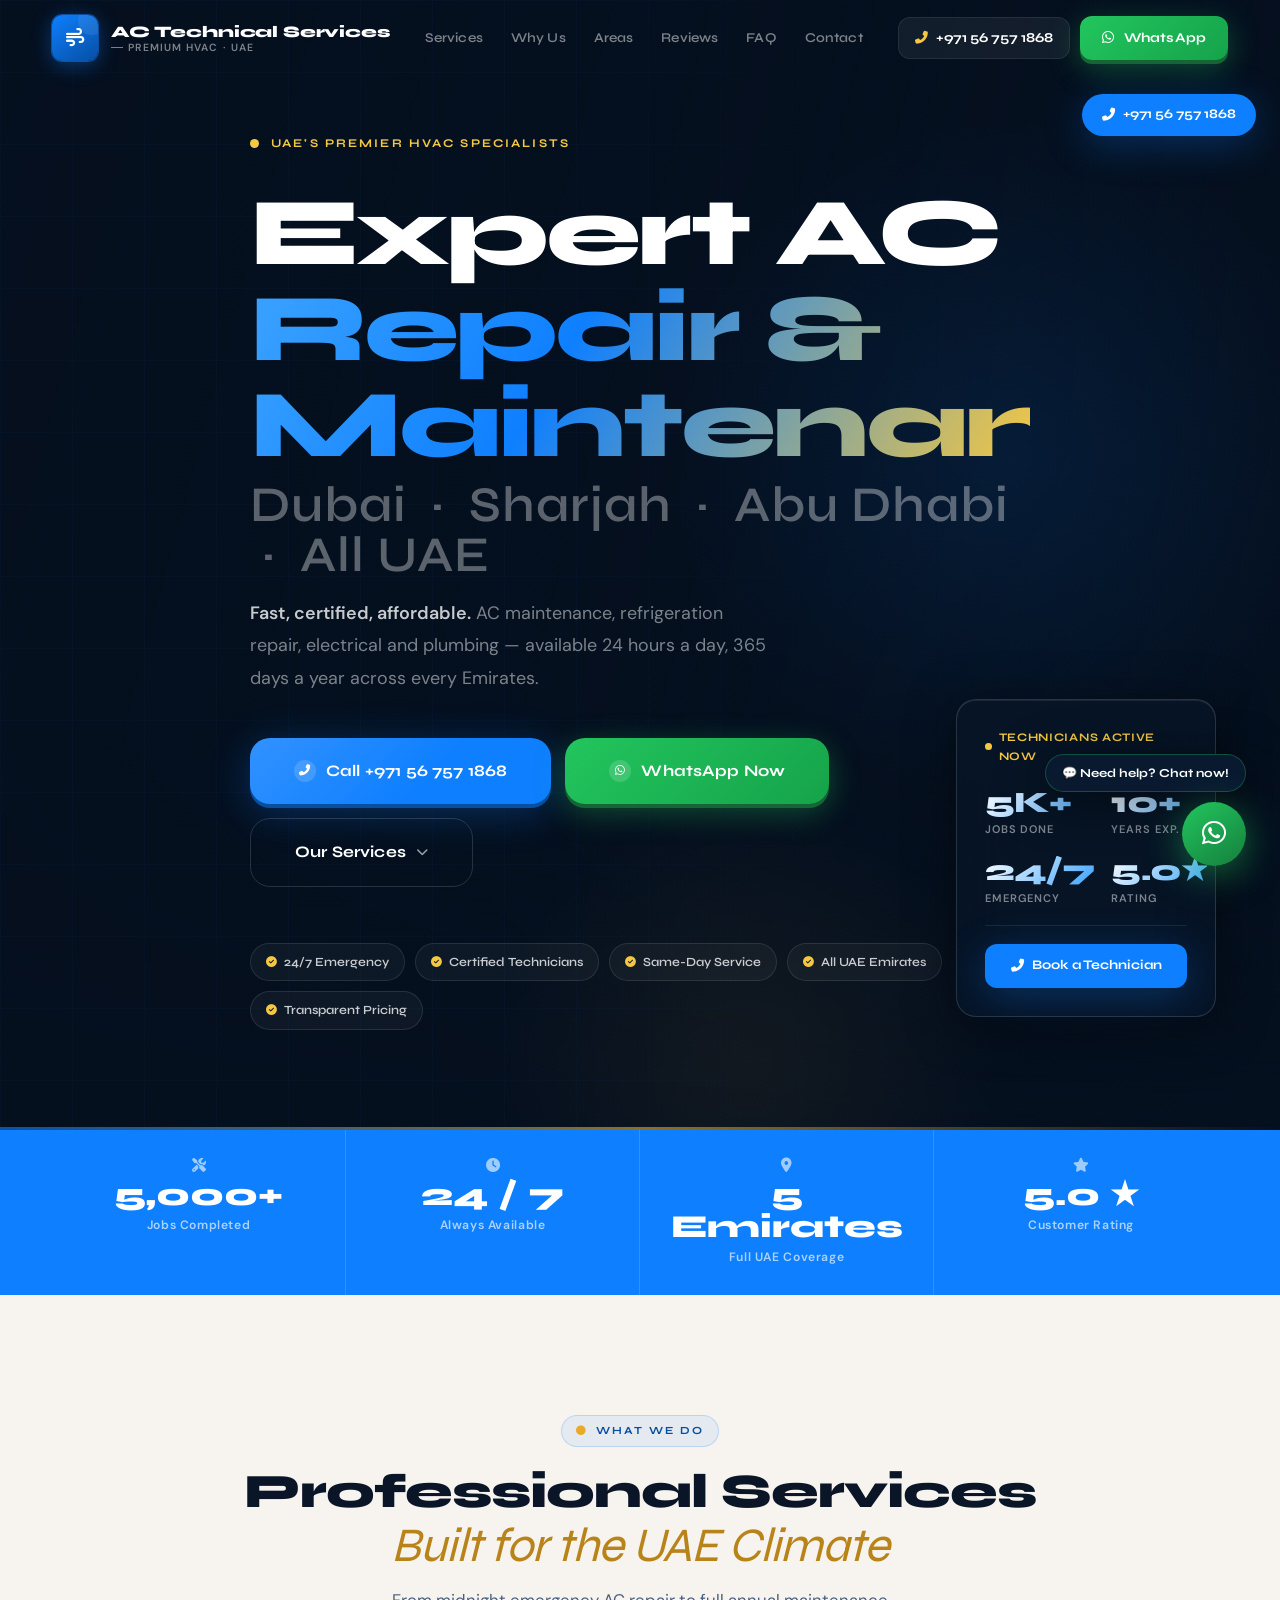
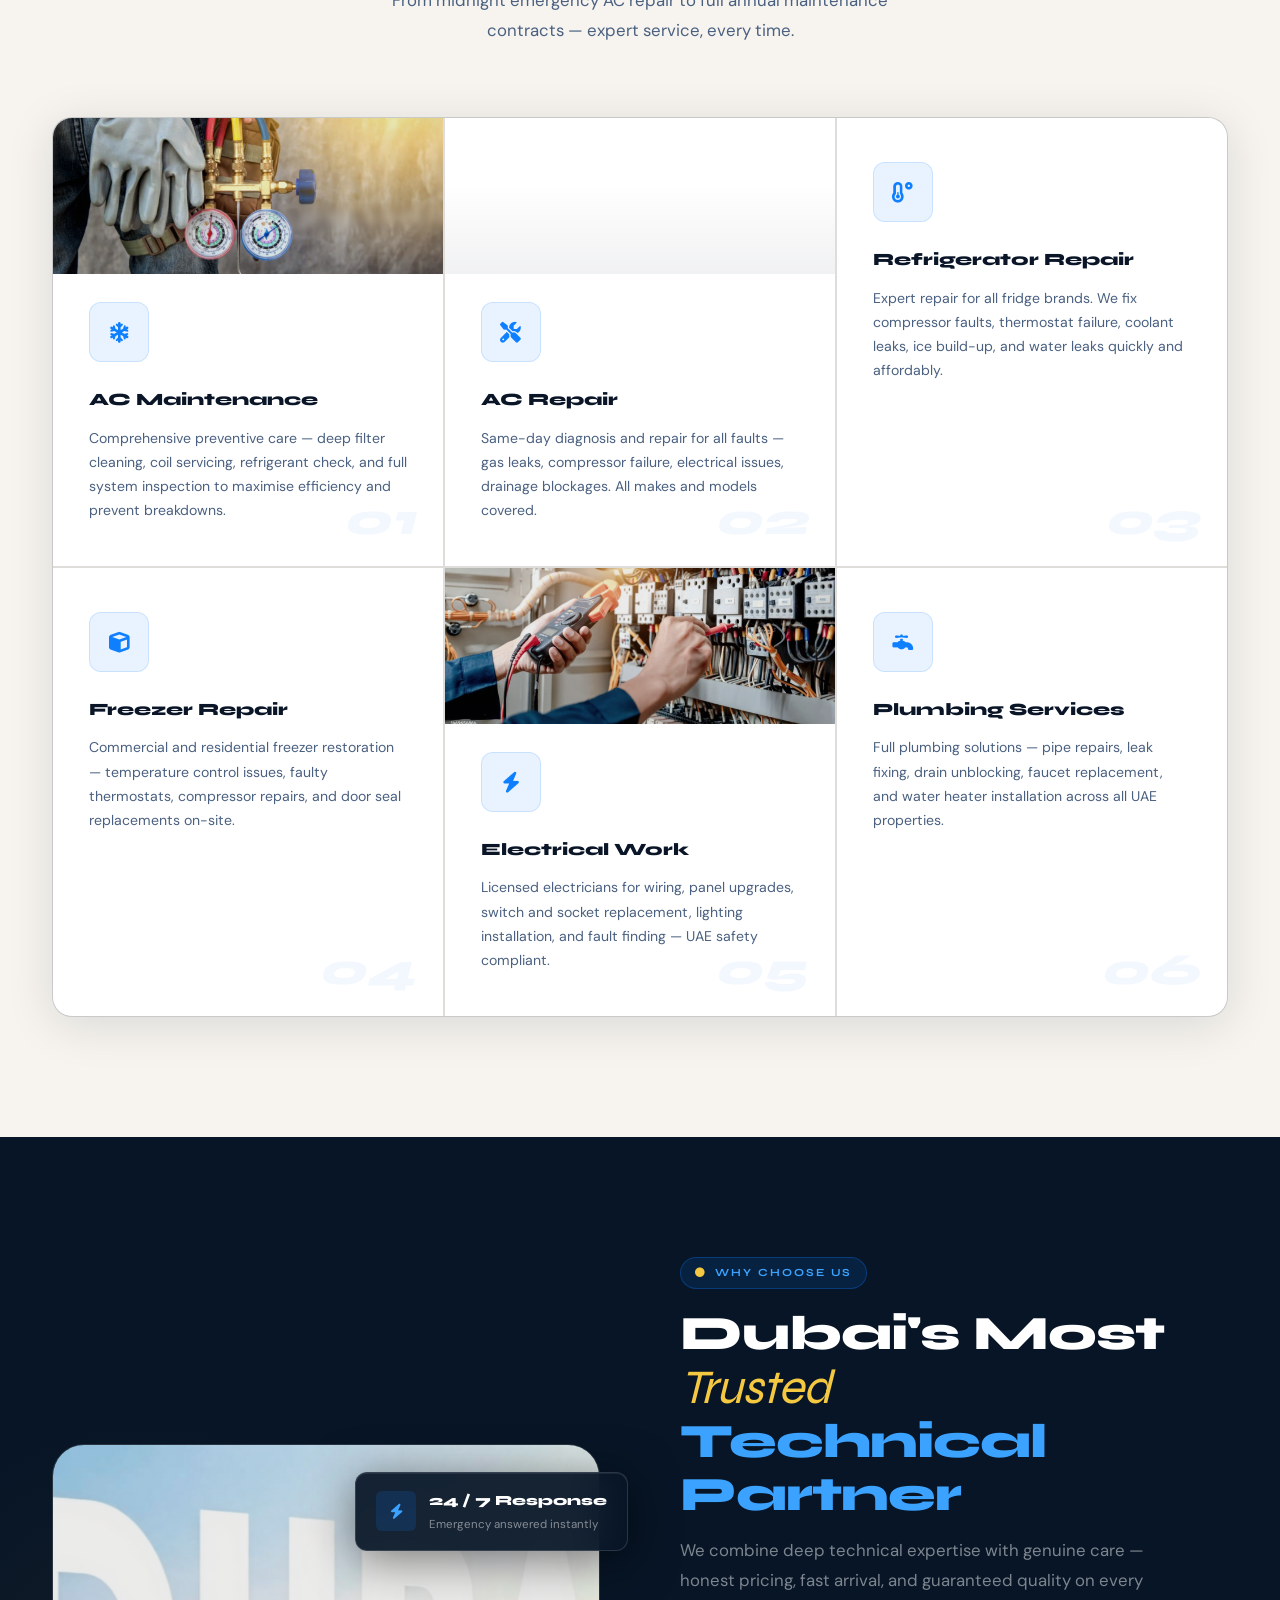
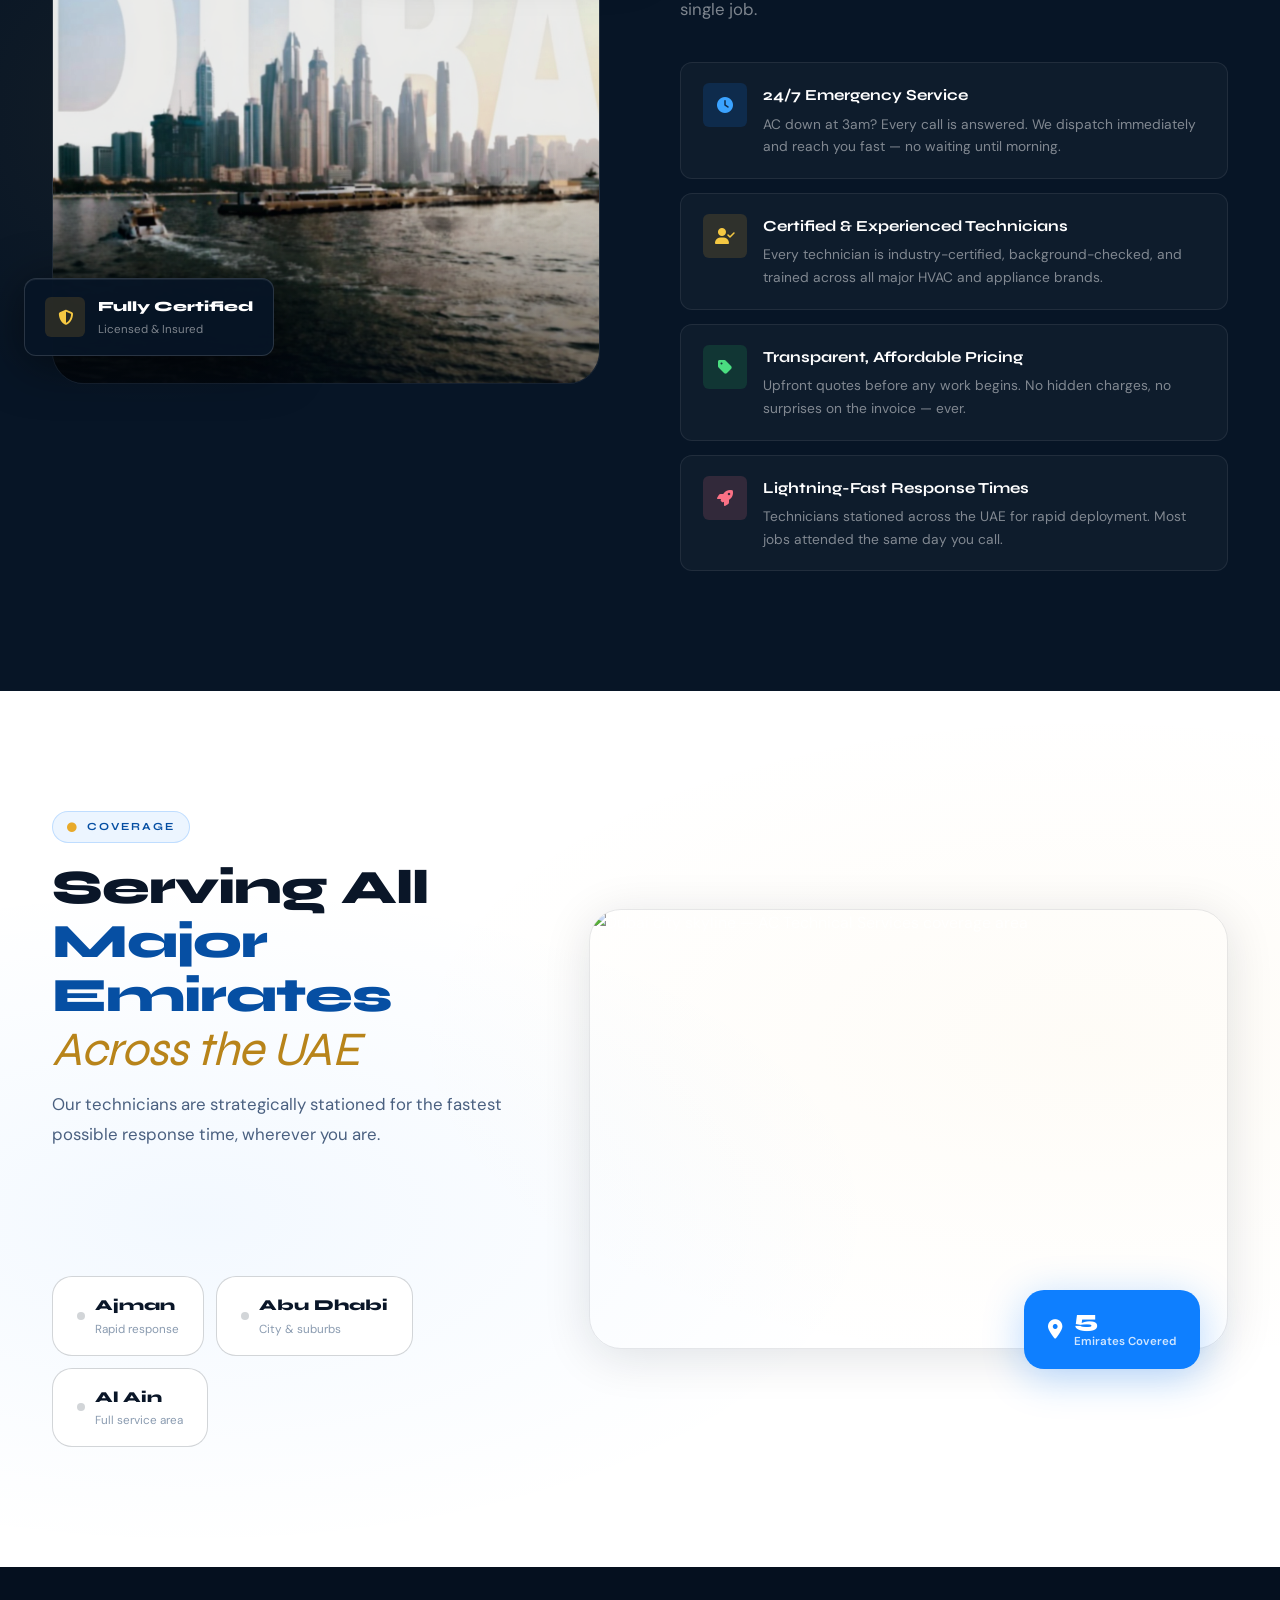
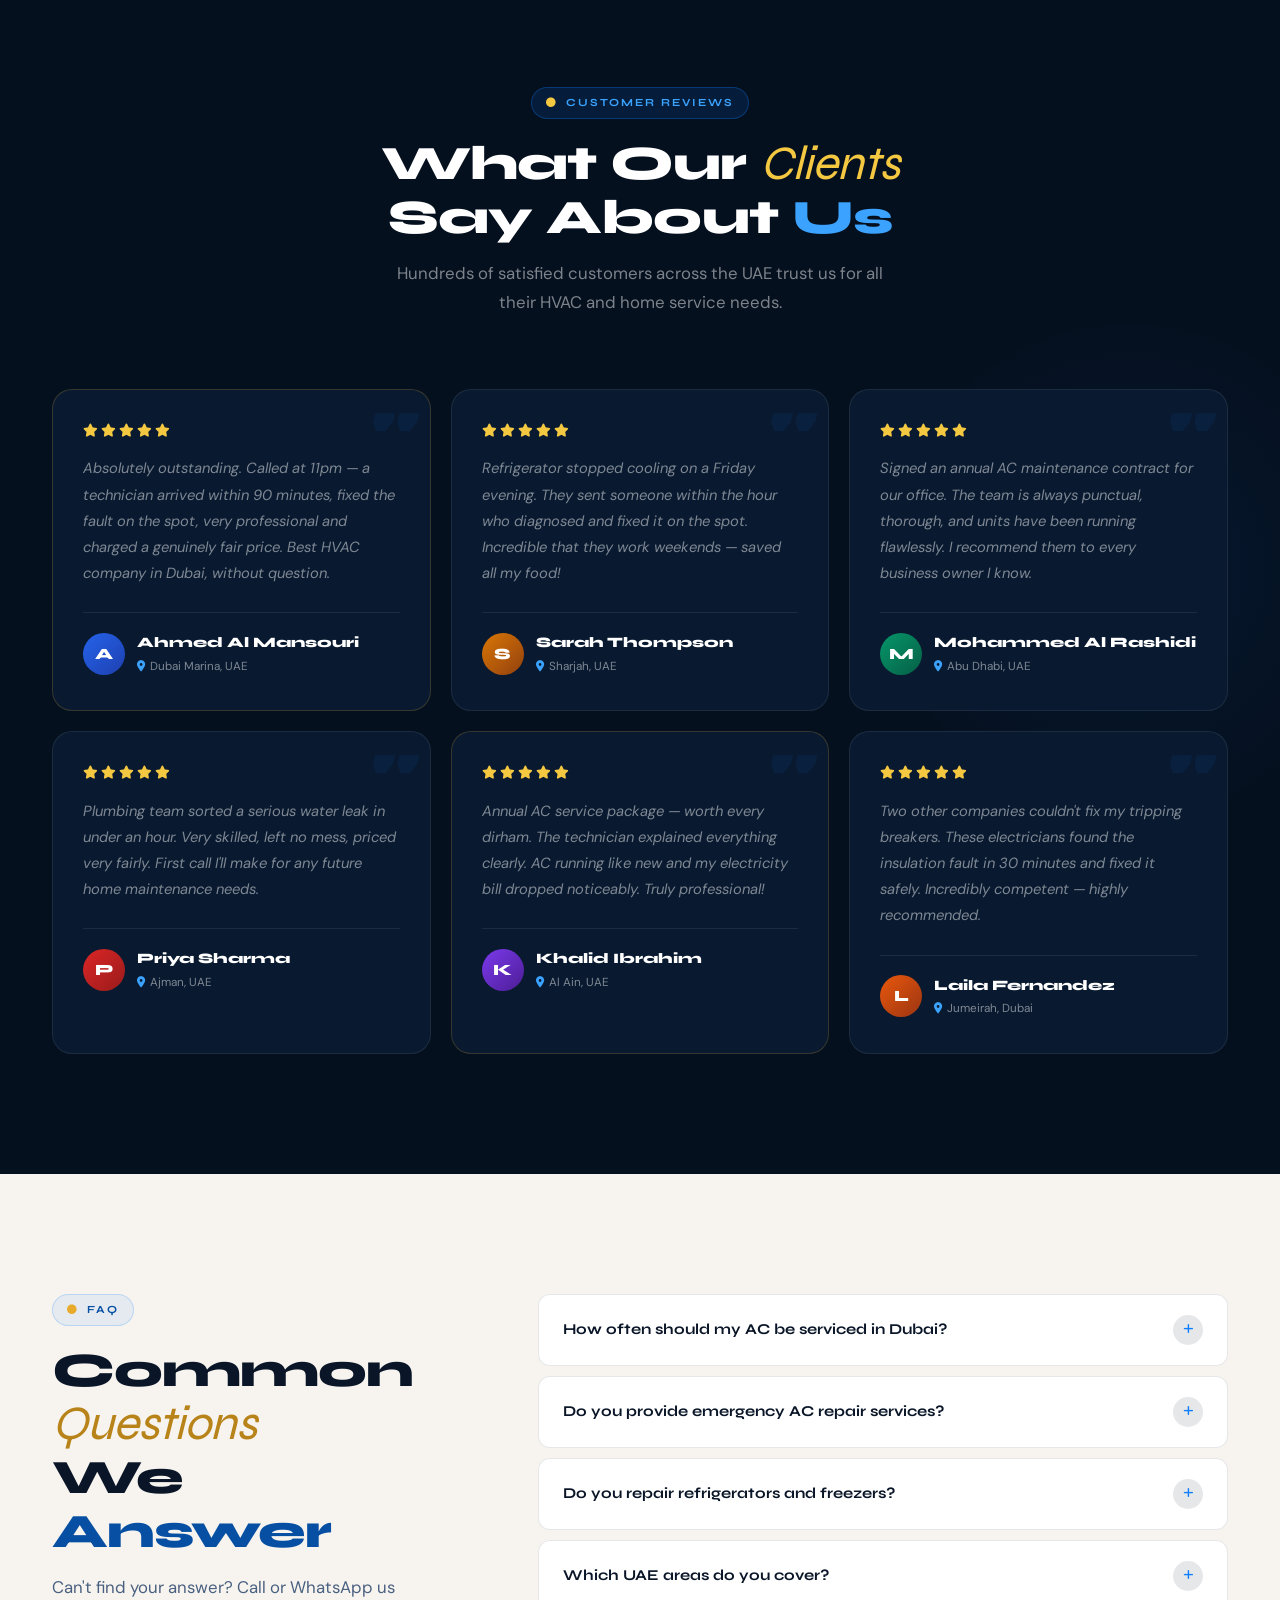
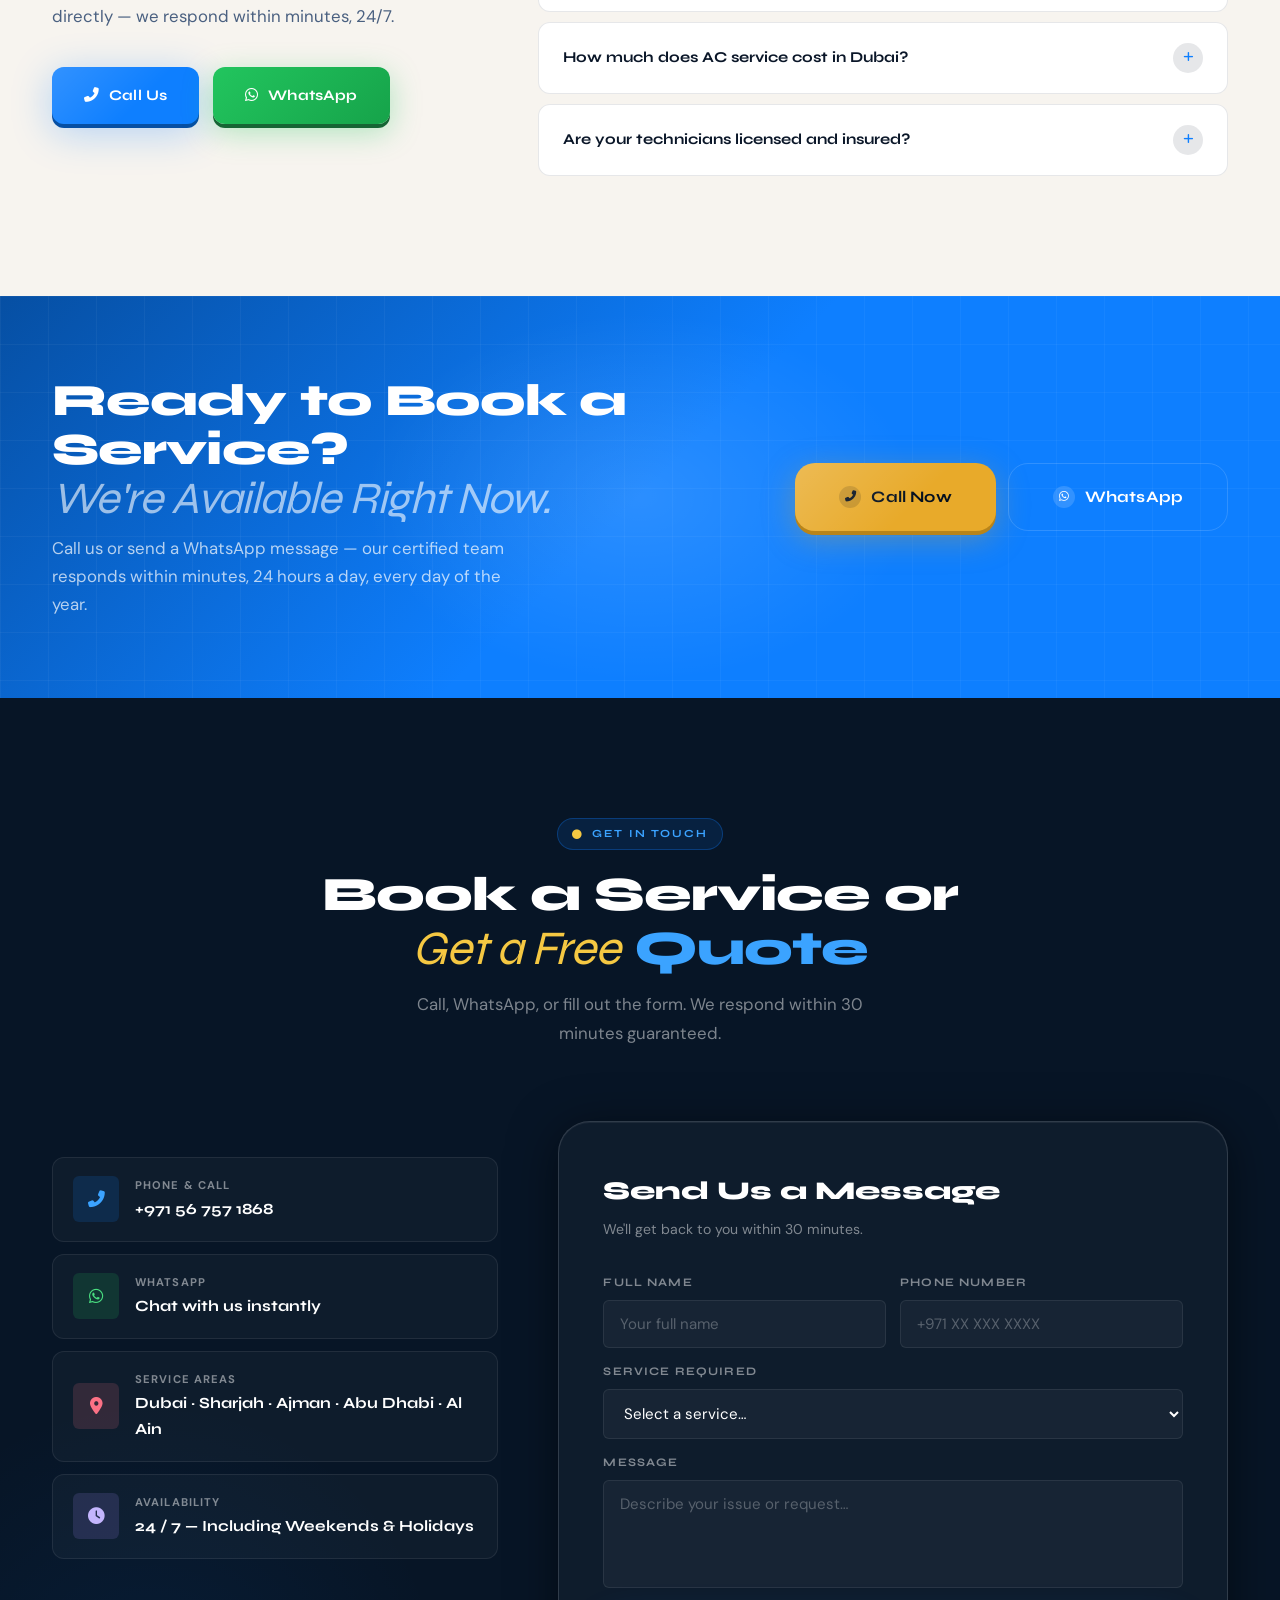
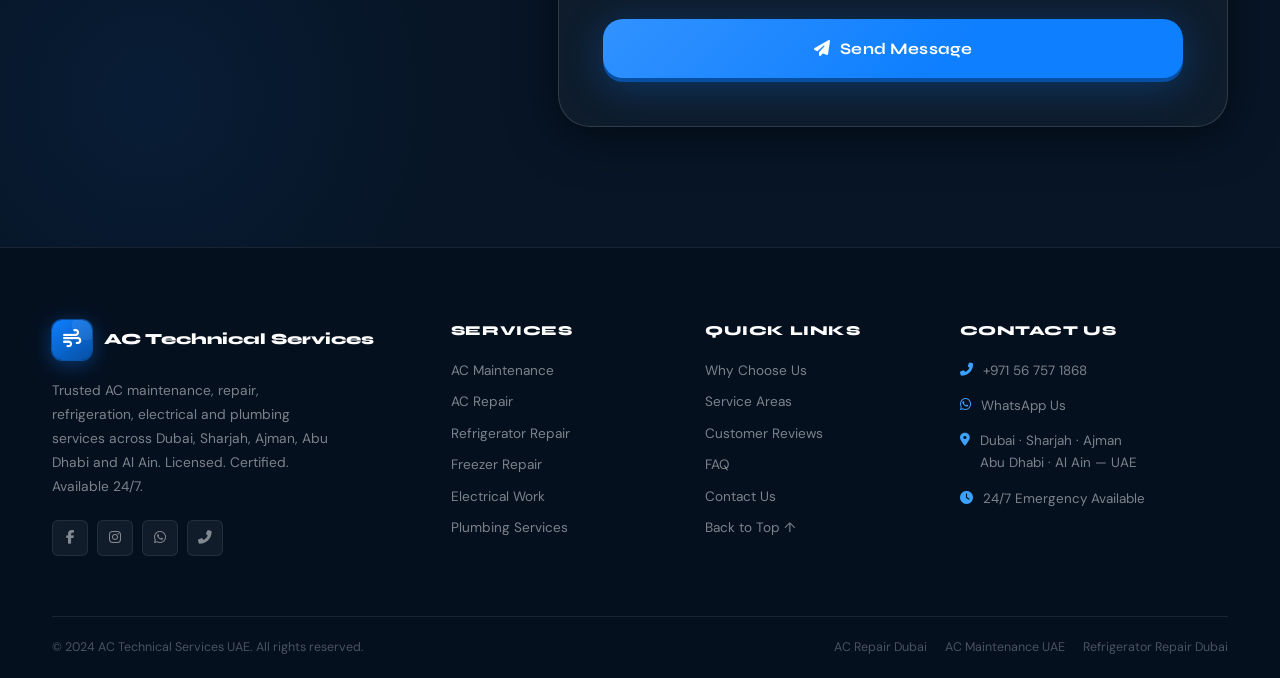
==== commit cf4cdb3c: "Update index.html" ====
--- a/index.html
+++ b/index.html
@@ -370,7 +370,7 @@
 /* Background image */
 .hero-photo {
   position:absolute; inset:0;
-  background:url('images/hero.jpg') center 35% / cover no-repeat;
+  background:url('images/hero.jpg.png') center 35% / cover no-repeat;
   filter:brightness(.28) saturate(.6);
   transform:scale(1.04);
   animation:heroZoom 14s ease both;
@@ -1311,7 +1311,7 @@
     <div class="srv-grid rv">
       <div class="srv-card has-img">
         <div class="service-img-wrap">
-          <img class="service-img" src="images/technician.jpg" alt="AC maintenance service Dubai" loading="lazy"/>
+          <img class="service-img" src="images/technician.jpg.png" alt="AC maintenance service Dubai" loading="lazy"/>
         </div>
         <i class="fas fa-external-link-alt srv-arrow"></i>
         <div class="srv-ico"><i class="fas fa-snowflake"></i></div>
@@ -1321,7 +1321,7 @@
       </div>
       <div class="srv-card has-img">
         <div class="service-img-wrap">
-          <img class="service-img" src="images/ac-repair.jpg" alt="AC repair service Dubai" loading="lazy"/>
+          <img class="service-img" src="images/ac-repair.jpg.png" alt="AC repair service Dubai" loading="lazy"/>
         </div>
         <i class="fas fa-external-link-alt srv-arrow"></i>
         <div class="srv-ico"><i class="fas fa-tools"></i></div>
@@ -1345,7 +1345,7 @@
       </div>
       <div class="srv-card has-img">
         <div class="service-img-wrap">
-          <img class="service-img" src="images/electrical.jpg" alt="Electrical work services UAE" loading="lazy"/>
+          <img class="service-img" src="images/electrical.jpg.png" alt="Electrical work services UAE" loading="lazy"/>
         </div>
         <i class="fas fa-external-link-alt srv-arrow"></i>
         <div class="srv-ico"><i class="fas fa-bolt"></i></div>
@@ -1374,7 +1374,7 @@
 
       <div class="why-vis rv from-left">
         <img class="about-img"
-          src="images/about.jpg"
+          src="images/about.jpg.png"
           alt="Certified AC technician working in Dubai" loading="lazy"/>
         <div class="why-img-ov"></div>
         <div class="why-fc fc1">
@@ -1810,4 +1810,3 @@
 </script>
 </body>
 </html>
-
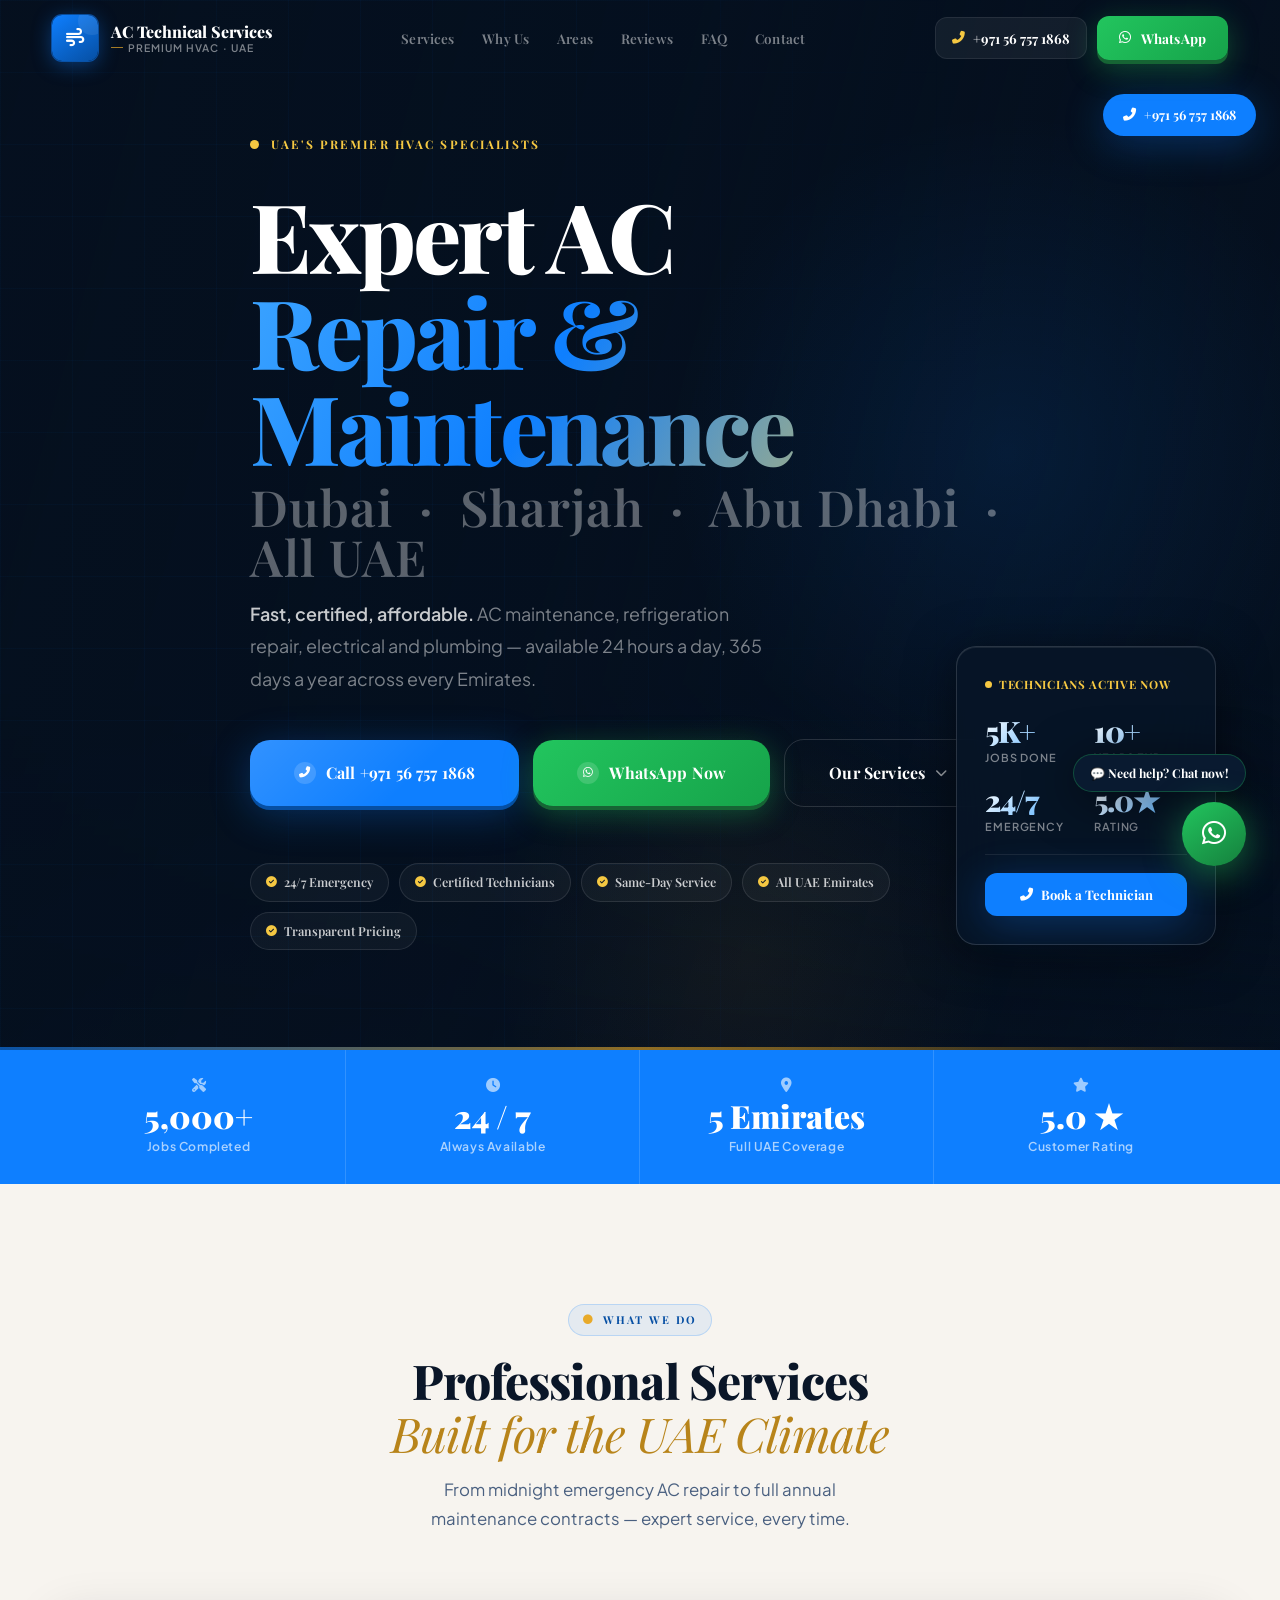
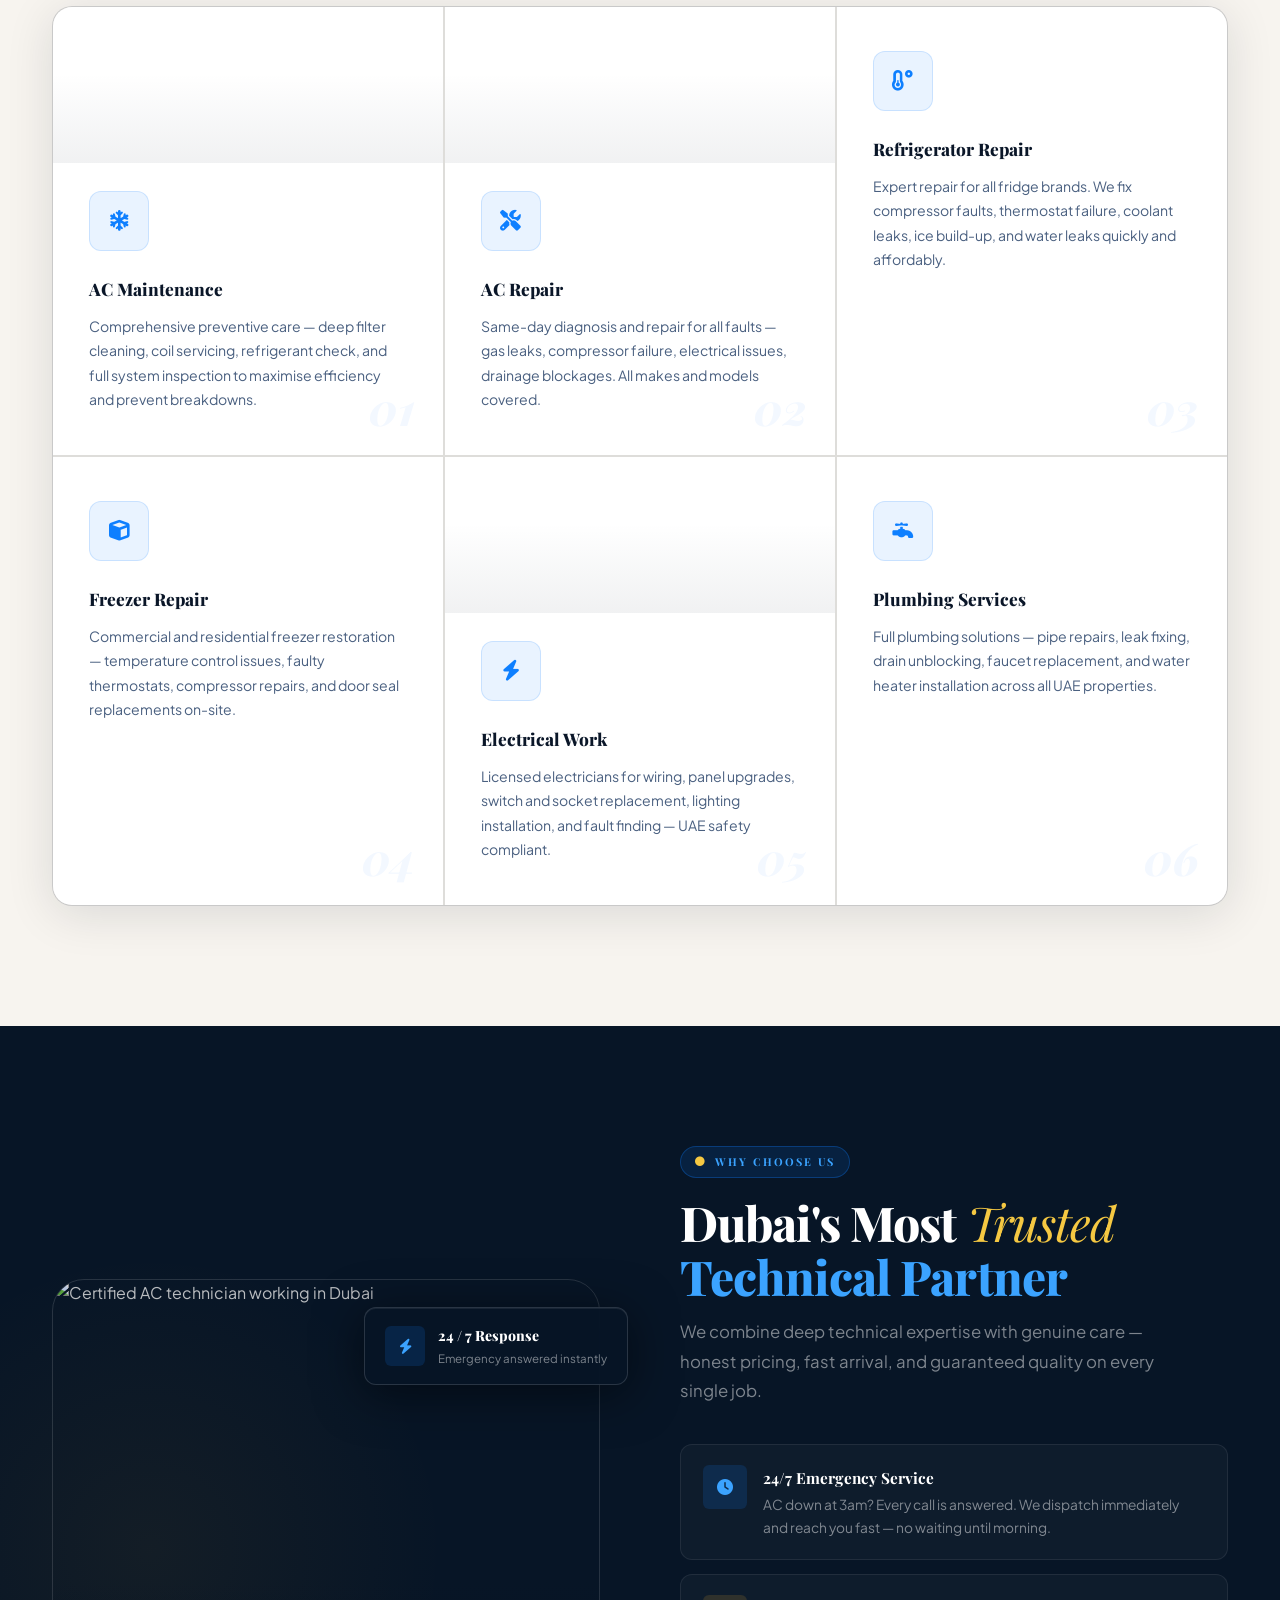
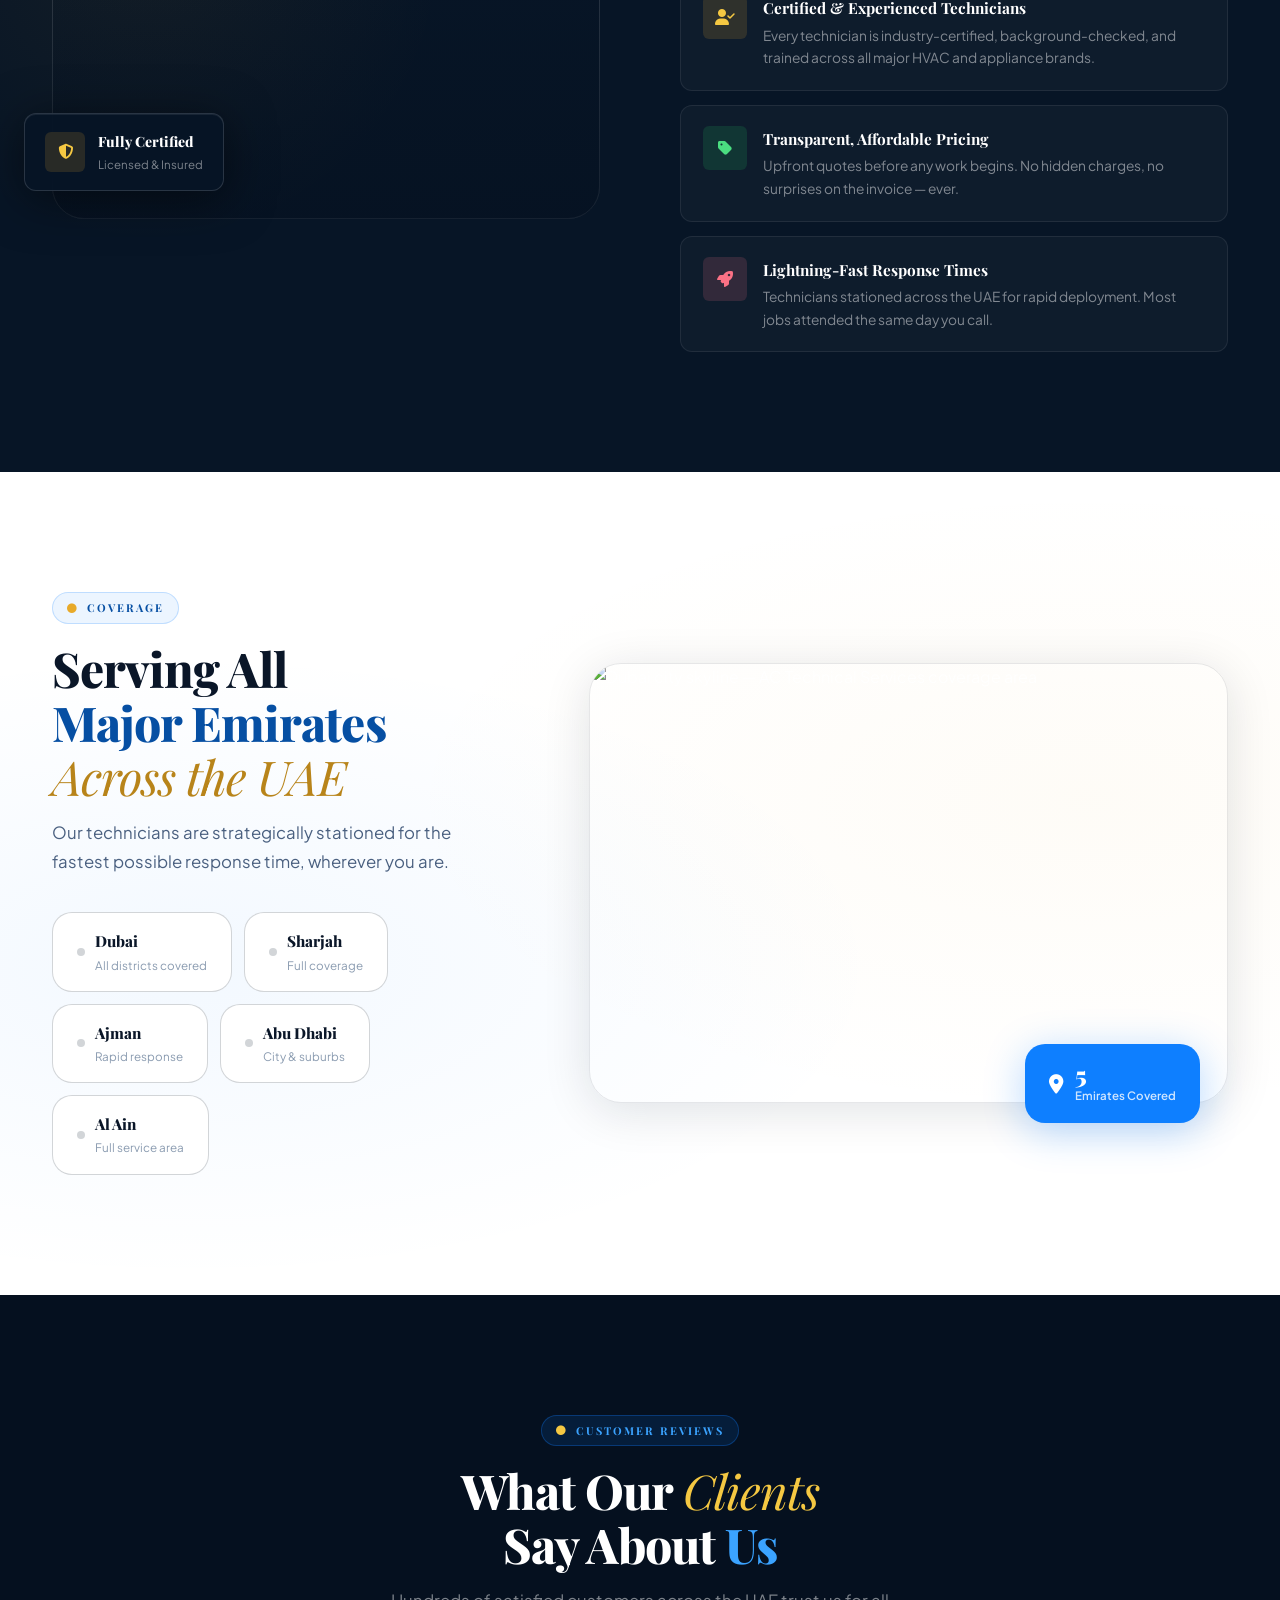
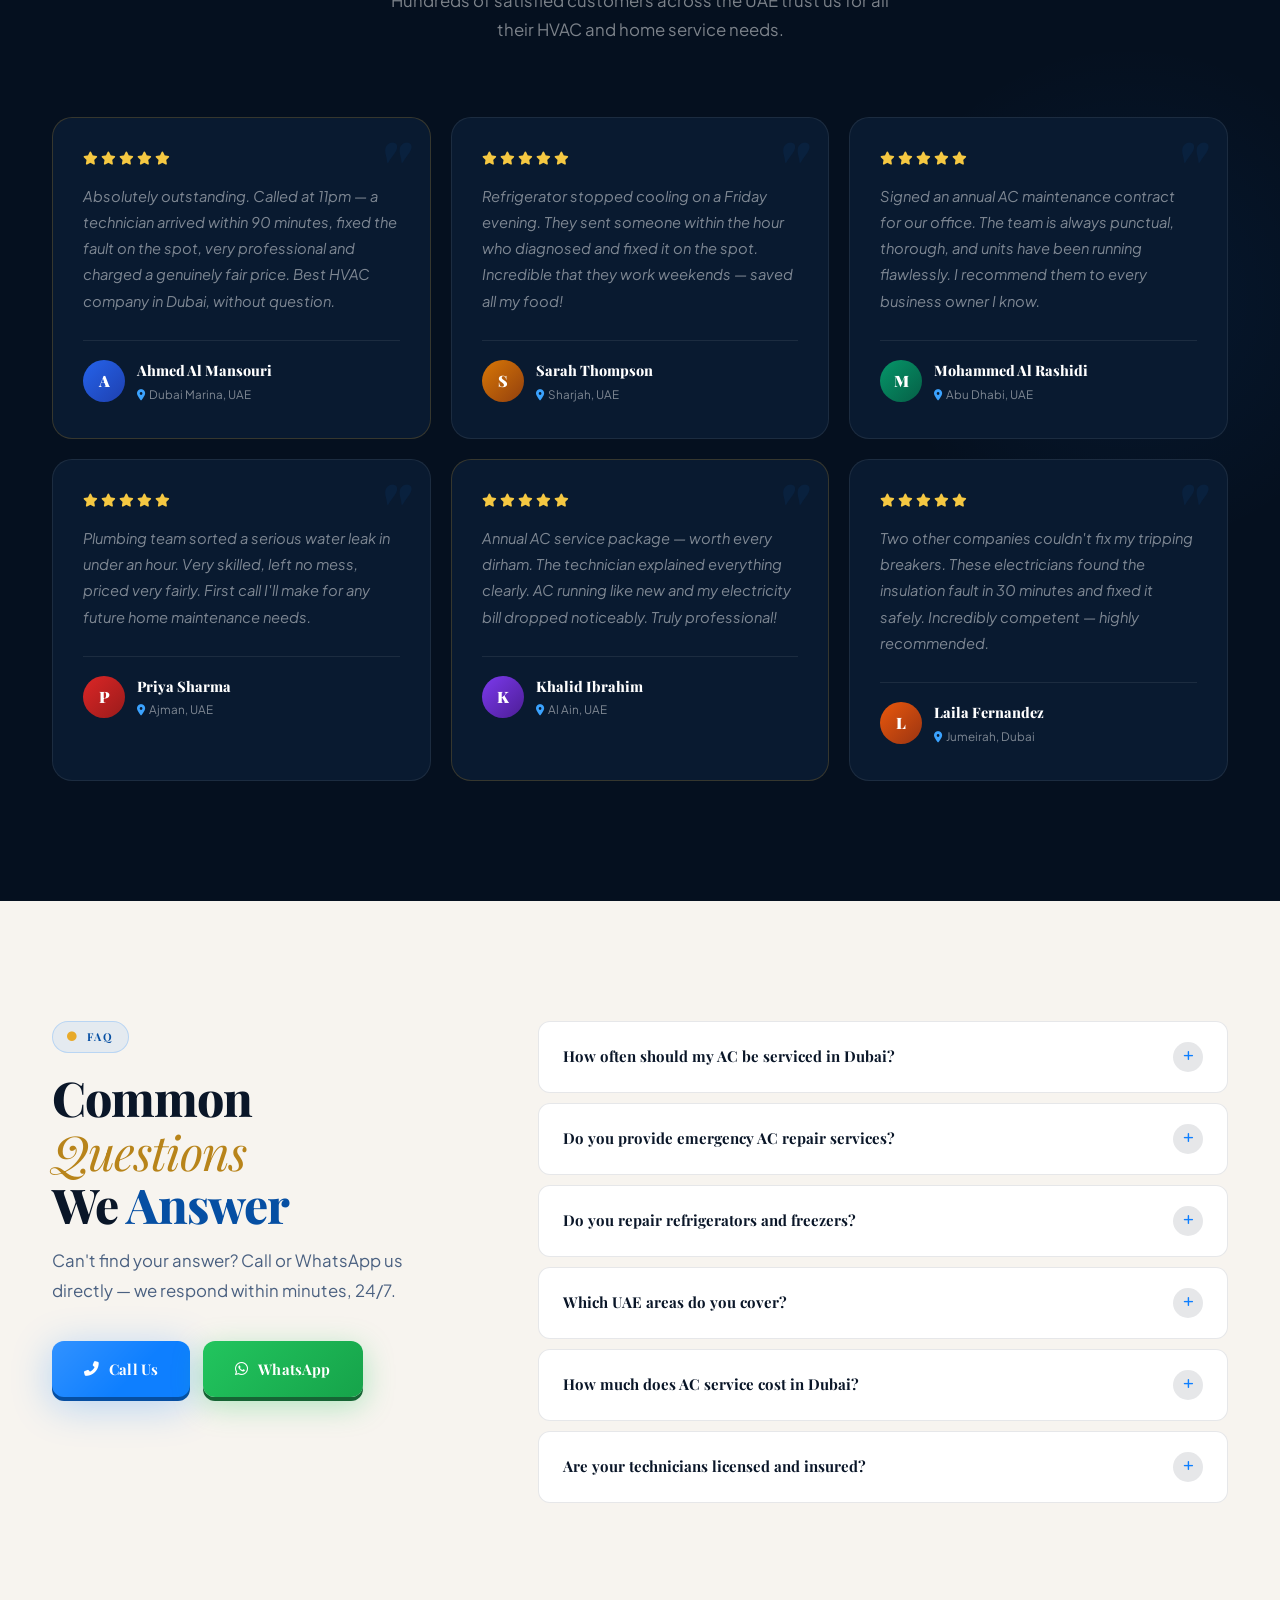
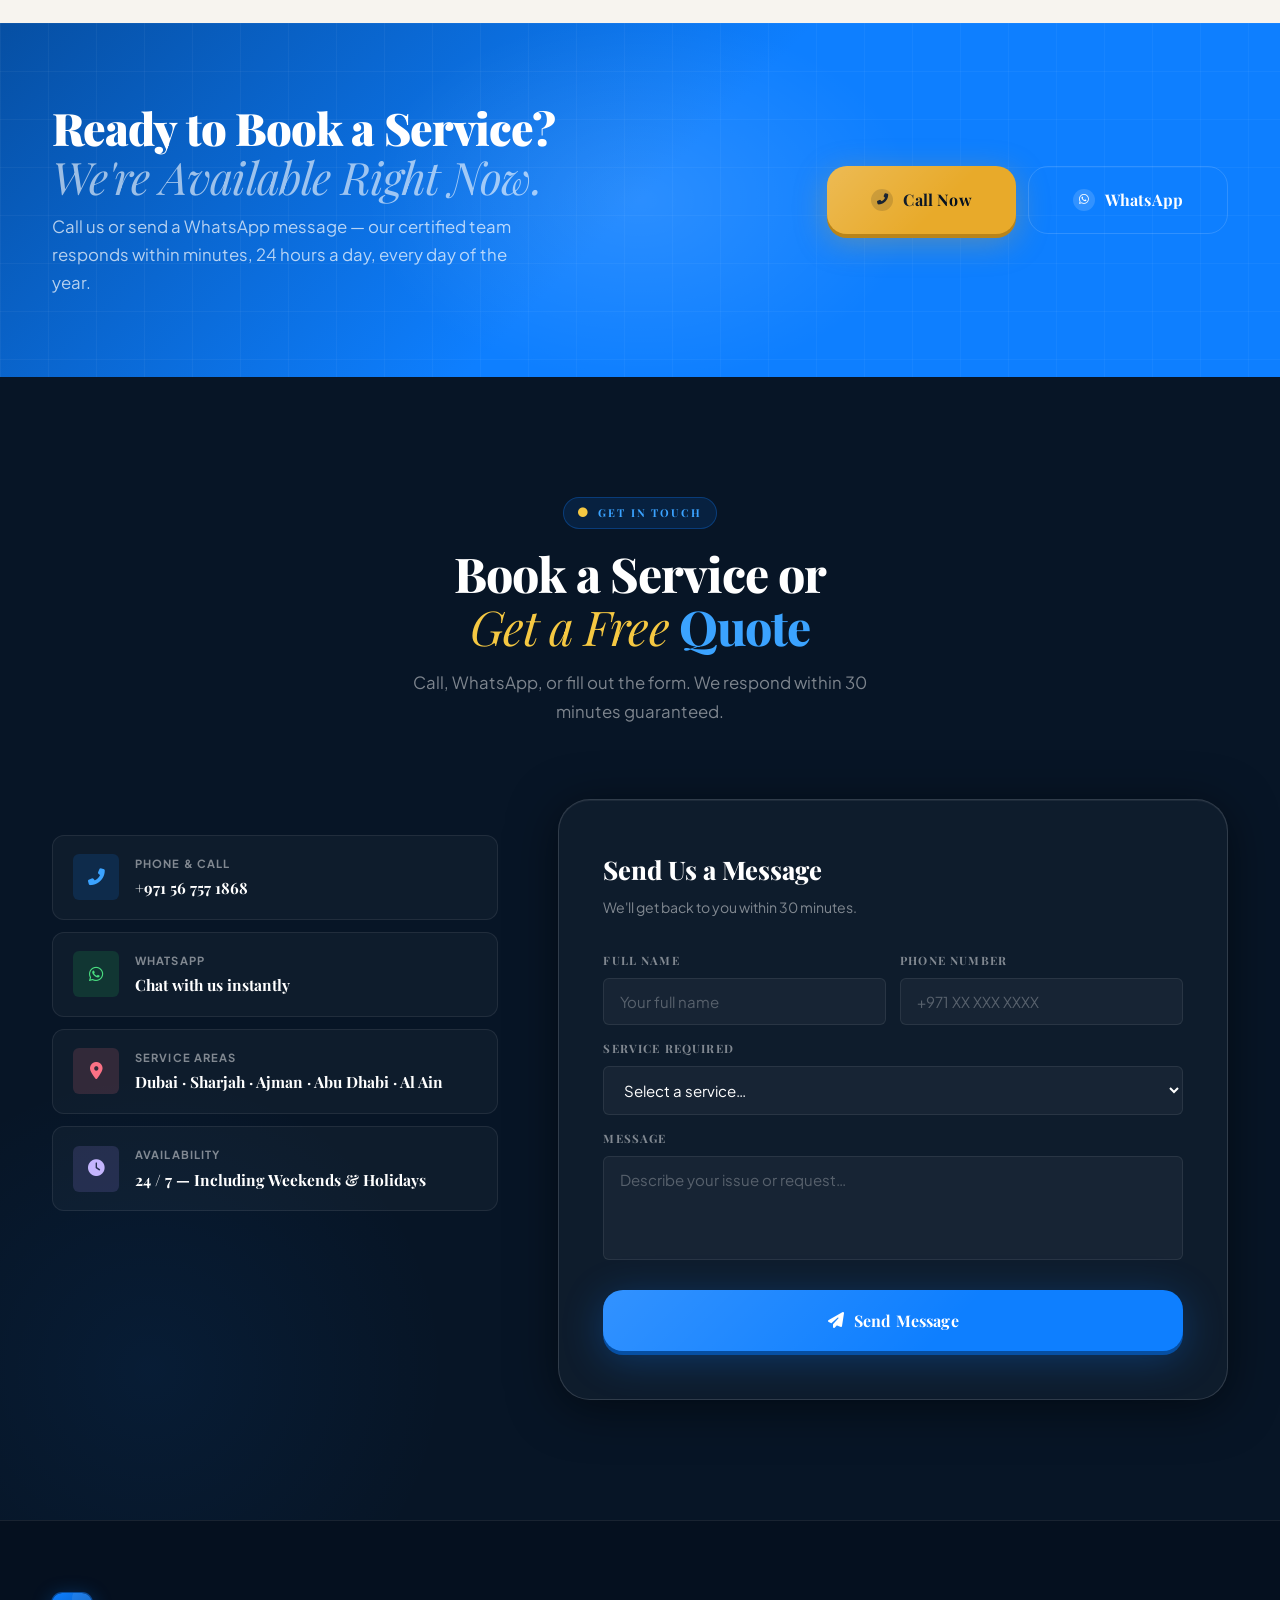
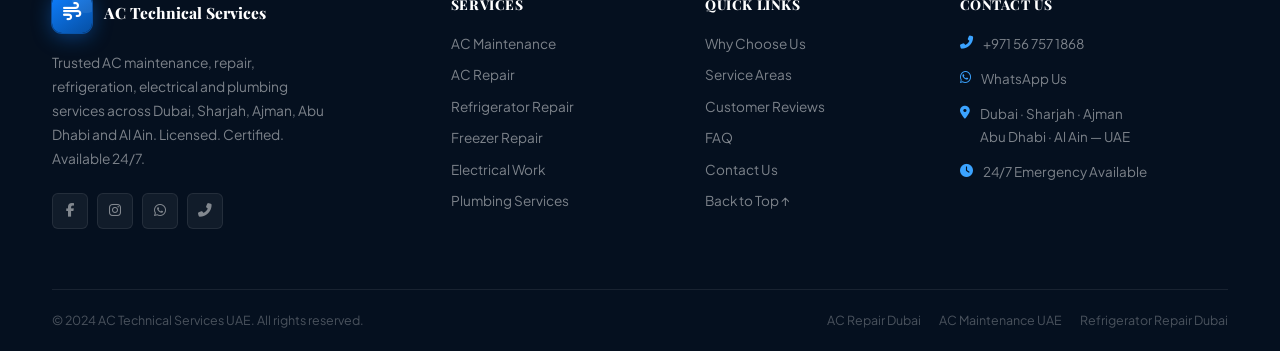
==== commit 22f2e21a: "Update index.html" ====
--- a/index.html
+++ b/index.html
@@ -8,9 +8,7 @@
 <meta name="keywords" content="AC Repair Dubai, AC Maintenance UAE, Refrigerator Repair Dubai, HVAC Dubai, AC Service Sharjah"/>
 <link rel="preconnect" href="https://fonts.googleapis.com"/>
 <link rel="preconnect" href="https://fonts.gstatic.com" crossorigin/>
-<link href="https://fonts.googleapis.com/css2?family=Clash+Display:wght@400;500;600;700&family=Satoshi:ital,wght@0,400;0,500;0,700;0,900;1,400&display=swap" rel="stylesheet"/>
-<!-- Fallback if Clash Display unavailable via CDN -->
-<link href="https://fonts.googleapis.com/css2?family=Syne:wght@400;500;600;700;800&family=DM+Sans:ital,opsz,wght@0,9..40,300;0,9..40,400;0,9..40,500;0,9..40,600;1,9..40,300&display=swap" rel="stylesheet"/>
+<link href="https://fonts.googleapis.com/css2?family=Plus+Jakarta+Sans:ital,wght@0,300;0,400;0,500;0,600;0,700;0,800;1,300;1,400&family=Playfair+Display:ital,wght@0,400;0,500;0,600;0,700;1,400;1,500;1,600&display=swap" rel="stylesheet"/>
 <link rel="stylesheet" href="https://cdnjs.cloudflare.com/ajax/libs/font-awesome/6.5.0/css/all.min.css"/>
 <style>
 /* ═══════════════════════════════════════════════════
@@ -18,7 +16,7 @@
    Concept: "Arctic Precision" — Ice-cold dark hero,
    warm cream light sections, electric blue + gold.
    Section rhythm: Dark → Light → Dark → Light → Dark
-   Fonts: Syne (display) + DM Sans (body)
+   Fonts: Playfair Display (headings) + Plus Jakarta Sans (body)
    ═══════════════════════════════════════════════════ */
 :root {
   /* Dark surfaces */
@@ -85,7 +83,7 @@
 /* ── RESET ── */
 *,*::before,*::after { box-sizing:border-box; margin:0; padding:0; }
 html { scroll-behavior:smooth; font-size:16px; }
-body { font-family:'DM Sans',sans-serif; background:var(--ink); color:var(--td-2); line-height:1.65; overflow-x:hidden; }
+body { font-family:'Plus Jakarta Sans',sans-serif; background:var(--ink); color:var(--td-2); line-height:1.65; overflow-x:hidden; }
 ::selection { background:var(--blue); color:#fff; }
 ::-webkit-scrollbar { width:4px; }
 ::-webkit-scrollbar-track { background:var(--ink-2); }
@@ -94,7 +92,7 @@
 img { display:block; max-width:100%; }
 
 /* ── TYPOGRAPHY ── */
-.display, h1, h2 { font-family:'Syne',sans-serif; }
+.display, h1, h2, h3 { font-family:'Playfair Display',serif; }
 
 /* ── LAYOUT ── */
 .wrap  { max-width:1240px; margin:0 auto; padding:0 32px; }
@@ -111,7 +109,7 @@
 /* ── SECTION LABELS ── */
 .label {
   display:inline-flex; align-items:center; gap:8px;
-  font-family:'Syne',sans-serif; font-weight:700;
+  font-family:'Playfair Display',serif; font-weight:700;
   font-size:.68rem; letter-spacing:.18em; text-transform:uppercase;
   padding:6px 14px; border-radius:999px; margin-bottom:18px;
 }
@@ -128,7 +126,7 @@
 
 /* ── SECTION HEADINGS ── */
 .sh { /* section heading on dark */
-  font-family:'Syne',sans-serif; font-weight:800;
+  font-family:'Playfair Display',serif; font-weight:800;
   font-size:clamp(2rem,4vw,3rem);
   color:var(--td-1); line-height:1.12; letter-spacing:-.02em;
 }
@@ -136,7 +134,7 @@
 .sh strong { color:var(--blue-3); font-weight:800; }
 
 .sl { /* section heading on light */
-  font-family:'Syne',sans-serif; font-weight:800;
+  font-family:'Playfair Display',serif; font-weight:800;
   font-size:clamp(2rem,4vw,3rem);
   color:var(--tl-1); line-height:1.12; letter-spacing:-.02em;
 }
@@ -154,7 +152,7 @@
 ═══════════════════════ */
 .btn {
   display:inline-flex; align-items:center; gap:10px;
-  font-family:'Syne',sans-serif; font-weight:700;
+  font-family:'Playfair Display',serif; font-weight:700;
   font-size:.92rem; letter-spacing:.01em;
   padding:16px 32px; border-radius:var(--r2);
   border:none; cursor:pointer; white-space:nowrap;
@@ -273,7 +271,7 @@
 .logo-emblem i { font-size:1.15rem; color:#fff; position:relative; z-index:1; }
 .logo-text { line-height:1.1; }
 .logo-name {
-  font-family:'Syne',sans-serif; font-weight:800;
+  font-family:'Playfair Display',serif; font-weight:800;
   font-size:1rem; color:#fff; display:block; letter-spacing:-.01em;
 }
 .logo-tagline {
@@ -288,7 +286,7 @@
 /* Nav */
 .nav { display:flex; align-items:center; gap:0; }
 .nav a {
-  font-family:'Syne',sans-serif; font-weight:600; font-size:.84rem;
+  font-family:'Playfair Display',serif; font-weight:600; font-size:.84rem;
   color:var(--td-3); padding:8px 14px; border-radius:var(--r1);
   transition:var(--t-fast); letter-spacing:.01em;
 }
@@ -298,7 +296,7 @@
 .hdr-cta { display:flex; align-items:center; gap:10px; }
 .hdr-phone {
   display:flex; align-items:center; gap:8px;
-  font-family:'Syne',sans-serif; font-weight:700; font-size:.85rem;
+  font-family:'Playfair Display',serif; font-weight:700; font-size:.85rem;
   color:var(--td-1); padding:9px 16px; border-radius:var(--r2);
   background:rgba(255,255,255,.06); border:1px solid var(--bd-dark);
   transition:var(--t-fast);
@@ -325,7 +323,7 @@
 .mob.open { display:block; animation:mobIn .2s var(--ease); }
 @keyframes mobIn { from{opacity:0;transform:translateY(-8px)} to{opacity:1;transform:translateY(0)} }
 .mob a {
-  display:block; font-family:'Syne',sans-serif; font-weight:600;
+  display:block; font-family:'Playfair Display',serif; font-weight:600;
   font-size:.97rem; color:var(--td-2); padding:13px 4px;
   border-bottom:1px solid var(--bd-dark); transition:var(--t-fast);
 }
@@ -339,7 +337,7 @@
   background:var(--ink-3); border-top:1px solid var(--bd-dark2);
   padding:12px 20px; align-items:center; justify-content:space-between; gap:12px;
 }
-.stick-bar-txt { font-family:'Syne',sans-serif; font-weight:700; font-size:.9rem; color:var(--td-1); }
+.stick-bar-txt { font-family:'Playfair Display',serif; font-weight:700; font-size:.9rem; color:var(--td-1); }
 .stick-bar-txt span { display:block; font-size:.72rem; color:var(--td-3); font-weight:400; margin-top:1px; }
 .stick-bar-btns { display:flex; gap:8px; flex-shrink:0; }
 
@@ -347,7 +345,7 @@
 .call-pill {
   position:fixed; top:94px; right:24px; z-index:960;
   display:flex; align-items:center; gap:8px;
-  font-family:'Syne',sans-serif; font-weight:700; font-size:.82rem;
+  font-family:'Playfair Display',serif; font-weight:700; font-size:.82rem;
   color:#fff; padding:10px 20px; border-radius:999px;
   background:var(--blue); box-shadow:var(--sh-blue);
   transition:var(--t); opacity:0;
@@ -370,7 +368,7 @@
 /* Background image */
 .hero-photo {
   position:absolute; inset:0;
-  background:url('images/hero.jpg.png') center 35% / cover no-repeat;
+  background:url('https://images.unsplash.com/photo-1621905251918-48416bd8575a?w=1920&q=90') center 35% / cover no-repeat;
   filter:brightness(.28) saturate(.6);
   transform:scale(1.04);
   animation:heroZoom 14s ease both;
@@ -489,14 +487,14 @@
   100%{ box-shadow:0 0 0 0 rgba(245,200,66,0); }
 }
 .ew-txt {
-  font-family:'Syne',sans-serif; font-weight:700; font-size:.74rem;
+  font-family:'Playfair Display',serif; font-weight:700; font-size:.74rem;
   letter-spacing:.18em; text-transform:uppercase; color:var(--gold-lt);
 }
 .ew-rule { flex:1; max-width:50px; height:1px; background:linear-gradient(90deg,var(--gold-lt),transparent); }
 
 /* Hero H1 — massive */
 .hero-h1 {
-  font-family:'Syne',sans-serif; font-weight:800;
+  font-family:'Playfair Display',serif; font-weight:800;
   font-size:clamp(3rem,7.5vw,6.2rem);
   line-height:1.0; letter-spacing:-.03em;
   color:var(--td-1); margin-bottom:16px;
@@ -545,7 +543,7 @@
   border:1px solid rgba(255,255,255,.1);
   backdrop-filter:blur(8px);
   padding:8px 15px; border-radius:999px;
-  font-family:'Syne',sans-serif; font-size:.78rem; font-weight:600;
+  font-family:'Playfair Display',serif; font-size:.78rem; font-weight:600;
   color:rgba(255,255,255,.78);
   transition:var(--t-fast);
 }
@@ -564,7 +562,7 @@
 }
 .hc-badge {
   display:flex; align-items:center; gap:7px;
-  font-family:'Syne',sans-serif; font-size:.72rem; font-weight:700;
+  font-family:'Playfair Display',serif; font-size:.72rem; font-weight:700;
   color:var(--gold-lt); letter-spacing:.06em; text-transform:uppercase;
   margin-bottom:22px;
 }
@@ -572,7 +570,7 @@
 .hc-grid { display:grid; grid-template-columns:1fr 1fr; gap:18px 16px; }
 .hc-stat {}
 .hc-num {
-  font-family:'Syne',sans-serif; font-weight:900; font-size:1.85rem;
+  font-family:'Playfair Display',serif; font-weight:900; font-size:1.85rem;
   line-height:1; letter-spacing:-.03em;
   background:linear-gradient(135deg,#fff,var(--blue-3));
   -webkit-background-clip:text; -webkit-text-fill-color:transparent; background-clip:text;
@@ -582,7 +580,7 @@
 .hc-cta {
   display:flex; align-items:center; justify-content:center; gap:8px;
   background:var(--blue); color:#fff;
-  font-family:'Syne',sans-serif; font-weight:700; font-size:.82rem;
+  font-family:'Playfair Display',serif; font-weight:700; font-size:.82rem;
   padding:11px 18px; border-radius:var(--r2); text-decoration:none;
   transition:var(--t-fast); box-shadow:var(--sh-blue);
 }
@@ -610,7 +608,7 @@
 .sb-cell:hover::before { opacity:1; }
 .sb-ico { font-size:.88rem; color:rgba(255,255,255,.6); margin-bottom:7px; display:block; }
 .sb-n {
-  font-family:'Syne',sans-serif; font-weight:900; font-size:2rem; line-height:1;
+  font-family:'Playfair Display',serif; font-weight:900; font-size:2rem; line-height:1;
   color:#fff; display:block;
 }
 .sb-l { font-size:.76rem; font-weight:600; color:rgba(255,255,255,.65); margin-top:4px; letter-spacing:.05em; }
@@ -657,7 +655,7 @@
   margin-bottom:24px; transition:var(--t);
 }
 .srv-card h3 {
-  font-family:'Syne',sans-serif; font-weight:800; font-size:1.08rem;
+  font-family:'Playfair Display',serif; font-weight:800; font-size:1.08rem;
   color:var(--tl-1); margin-bottom:11px;
 }
 .srv-card p { font-size:.88rem; color:var(--tl-3); line-height:1.72; }
@@ -668,7 +666,7 @@
 }
 .srv-num {
   position:absolute; bottom:24px; right:28px;
-  font-family:'Syne',sans-serif; font-style:italic; font-weight:800;
+  font-family:'Playfair Display',serif; font-style:italic; font-weight:800;
   font-size:2.8rem; color:rgba(14,127,255,.05); line-height:1;
   pointer-events:none; transition:var(--t);
 }
@@ -717,7 +715,7 @@
 }
 .fc-ico.gold { background:rgba(232,170,42,.15); color:var(--gold-lt); }
 .fc-ico.blue { background:rgba(14,127,255,.15); color:var(--blue-3); }
-.fc-title { font-family:'Syne',sans-serif; font-weight:800; font-size:.88rem; color:var(--td-1); }
+.fc-title { font-family:'Playfair Display',serif; font-weight:800; font-size:.88rem; color:var(--td-1); }
 .fc-sub { font-size:.72rem; color:var(--td-3); margin-top:2px; }
 
 /* Feature list */
@@ -747,7 +745,7 @@
 .wfeat:hover .wf-ic.c2 { background:var(--gold); color:var(--ink); }
 .wfeat:hover .wf-ic.c3 { background:#22c55e; color:#fff; }
 .wfeat:hover .wf-ic.c4 { background:#f43f5e; color:#fff; }
-.wf-title { font-family:'Syne',sans-serif; font-weight:700; font-size:.96rem; color:var(--td-1); margin-bottom:4px; }
+.wf-title { font-family:'Playfair Display',serif; font-weight:700; font-size:.96rem; color:var(--td-1); margin-bottom:4px; }
 .wf-desc { font-size:.86rem; color:var(--td-3); line-height:1.65; }
 
 /* ═══════════════════════
@@ -787,7 +785,7 @@
 .area-pill:hover .ap-dot { background:var(--blue); }
 .area-pill:hover .ap-name { color:var(--blue-dk); }
 .ap-dot { width:8px; height:8px; border-radius:50%; background:var(--bd-light2); transition:var(--t); }
-.ap-name { font-family:'Syne',sans-serif; font-weight:800; font-size:.95rem; color:var(--tl-1); transition:var(--t); }
+.ap-name { font-family:'Playfair Display',serif; font-weight:800; font-size:.95rem; color:var(--tl-1); transition:var(--t); }
 .ap-sub { font-size:.73rem; color:var(--tl-4); margin-top:1px; }
 
 /* Areas visual side */
@@ -805,7 +803,7 @@
 }
 .areas-badge-ico { font-size:1.2rem; }
 .areas-badge-num {
-  font-family:'Syne',sans-serif; font-weight:900; font-size:1.5rem; line-height:1; color:#fff;
+  font-family:'Playfair Display',serif; font-weight:900; font-size:1.5rem; line-height:1; color:#fff;
 }
 .areas-badge-lbl { font-size:.72rem; font-weight:600; opacity:.8; }
 
@@ -838,7 +836,7 @@
 .rcard.gold-feat:hover { box-shadow:0 16px 50px rgba(0,0,0,.4), 0 0 40px rgba(232,170,42,.08); }
 
 .rcard-qmark {
-  font-family:'Syne',sans-serif; font-weight:800; font-style:italic;
+  font-family:'Playfair Display',serif; font-weight:800; font-style:italic;
   font-size:5rem; line-height:.8; color:rgba(14,127,255,.07);
   position:absolute; top:18px; right:22px;
 }
@@ -849,7 +847,7 @@
 .rcard-av {
   width:42px; height:42px; border-radius:50%; flex-shrink:0;
   display:flex; align-items:center; justify-content:center;
-  font-family:'Syne',sans-serif; font-weight:900; font-size:.98rem; color:#fff;
+  font-family:'Playfair Display',serif; font-weight:900; font-size:.98rem; color:#fff;
 }
 .a1{background:linear-gradient(135deg,#2563eb,#1e40af)}
 .a2{background:linear-gradient(135deg,#d97706,#92400e);color:#fff}
@@ -857,7 +855,7 @@
 .a4{background:linear-gradient(135deg,#dc2626,#991b1b)}
 .a5{background:linear-gradient(135deg,#7c3aed,#4c1d95)}
 .a6{background:linear-gradient(135deg,#ea580c,#9a3412)}
-.rcard-name { font-family:'Syne',sans-serif; font-weight:800; font-size:.9rem; color:var(--td-1); }
+.rcard-name { font-family:'Playfair Display',serif; font-weight:800; font-size:.9rem; color:var(--td-1); }
 .rcard-city { font-size:.73rem; color:var(--td-3); margin-top:2px; }
 .rcard-city i { color:var(--blue-3); font-size:.68rem; margin-right:2px; }
 
@@ -882,7 +880,7 @@
   padding:20px 24px; cursor:pointer; transition:background .25s;
 }
 .faqitem.is-open .faqq { background:rgba(14,127,255,.04); }
-.faqq-txt { font-family:'Syne',sans-serif; font-weight:700; font-size:.94rem; color:var(--tl-1); line-height:1.4; }
+.faqq-txt { font-family:'Playfair Display',serif; font-weight:700; font-size:.94rem; color:var(--tl-1); line-height:1.4; }
 .faqq-ico {
   width:30px; height:30px; flex-shrink:0; border-radius:50%;
   background:var(--bd-light); display:flex; align-items:center; justify-content:center;
@@ -925,7 +923,7 @@
   display:grid; grid-template-columns:1fr auto; gap:48px; align-items:center;
 }
 .cta-band-txt h2 {
-  font-family:'Syne',sans-serif; font-weight:900;
+  font-family:'Playfair Display',serif; font-weight:900;
   font-size:clamp(1.8rem,3.5vw,2.8rem); color:#fff;
   line-height:1.1; letter-spacing:-.02em; margin-bottom:12px;
 }
@@ -962,7 +960,7 @@
 .ico-loc   { background:rgba(251,113,133,.15);color:#fb7185; }
 .ico-time  { background:rgba(167,139,250,.15);color:#c4b5fd; }
 .ccard-lbl { font-size:.7rem; font-weight:700; color:var(--td-3); text-transform:uppercase; letter-spacing:.1em; margin-bottom:3px; }
-.ccard-val { font-family:'Syne',sans-serif; font-weight:700; font-size:.97rem; color:var(--td-1); }
+.ccard-val { font-family:'Playfair Display',serif; font-weight:700; font-size:.97rem; color:var(--td-1); }
 
 /* Form */
 .cf {
@@ -971,19 +969,19 @@
   box-shadow:var(--sh-dark), inset 0 1px 0 rgba(255,255,255,.06);
 }
 .cf-hdr { margin-bottom:32px; }
-.cf-hdr h3 { font-family:'Syne',sans-serif; font-weight:800; font-size:1.6rem; color:var(--td-1); margin-bottom:6px; }
+.cf-hdr h3 { font-family:'Playfair Display',serif; font-weight:800; font-size:1.6rem; color:var(--td-1); margin-bottom:6px; }
 .cf-hdr p { font-size:.88rem; color:var(--td-3); }
 .f2 { display:grid; grid-template-columns:1fr 1fr; gap:14px; }
 .fg { margin-bottom:14px; }
 .fl {
-  display:block; font-family:'Syne',sans-serif; font-size:.72rem; font-weight:700;
+  display:block; font-family:'Playfair Display',serif; font-size:.72rem; font-weight:700;
   text-transform:uppercase; letter-spacing:.1em; color:var(--td-3); margin-bottom:8px;
 }
 .fi {
   width:100%; padding:13px 16px;
   background:rgba(255,255,255,.04); border:1.5px solid var(--bd-dark);
   border-radius:var(--r1); color:var(--td-1);
-  font-family:'DM Sans',sans-serif; font-size:.94rem;
+  font-family:'Plus Jakarta Sans',sans-serif; font-size:.94rem;
   outline:none; transition:var(--t-fast); resize:none;
 }
 .fi::placeholder { color:var(--td-4); }
@@ -994,7 +992,7 @@
   display:none; text-align:center; padding:16px;
   background:rgba(34,197,94,.1); border:1px solid rgba(34,197,94,.3);
   border-radius:var(--r2); color:#4ade80;
-  font-family:'Syne',sans-serif; font-weight:700; font-size:.92rem; margin-top:14px;
+  font-family:'Playfair Display',serif; font-weight:700; font-size:.92rem; margin-top:14px;
 }
 
 /* ═══════════════════════
@@ -1011,7 +1009,7 @@
 .ft-brand {}
 .ft-logo { display:flex; align-items:center; gap:12px; margin-bottom:18px; }
 .ft-logo .logo-emblem { width:40px; height:40px; font-size:1rem; }
-.ft-logo b { font-family:'Syne',sans-serif; font-weight:800; font-size:.97rem; color:var(--td-1); }
+.ft-logo b { font-family:'Playfair Display',serif; font-weight:800; font-size:.97rem; color:var(--td-1); }
 .ft-desc { font-size:.86rem; color:var(--td-3); line-height:1.75; margin-bottom:22px; max-width:280px; }
 .ft-socials { display:flex; gap:9px; }
 .ft-soc {
@@ -1025,7 +1023,7 @@
 
 /* Footer columns */
 .ft-col h5 {
-  font-family:'Syne',sans-serif; font-weight:800; font-size:.85rem;
+  font-family:'Playfair Display',serif; font-weight:800; font-size:.85rem;
   color:var(--td-1); margin-bottom:18px; letter-spacing:.04em;
   text-transform:uppercase;
 }
@@ -1058,7 +1056,7 @@
 .wa-tip {
   background:var(--ink-3); border:1px solid rgba(34,197,94,.3);
   border-radius:999px; padding:8px 16px;
-  font-family:'Syne',sans-serif; font-weight:700; font-size:.76rem; color:var(--td-1);
+  font-family:'Playfair Display',serif; font-weight:700; font-size:.76rem; color:var(--td-1);
   box-shadow:var(--sh-dark); white-space:nowrap;
   animation:tipPulse 3s ease infinite;
 }
@@ -1311,7 +1309,7 @@
     <div class="srv-grid rv">
       <div class="srv-card has-img">
         <div class="service-img-wrap">
-          <img class="service-img" src="images/technician.jpg.png" alt="AC maintenance service Dubai" loading="lazy"/>
+          <img class="service-img" src="https://images.unsplash.com/photo-1621905252507-b35492cc74b4?w=800&q=85" alt="AC maintenance service Dubai" loading="lazy"/>
         </div>
         <i class="fas fa-external-link-alt srv-arrow"></i>
         <div class="srv-ico"><i class="fas fa-snowflake"></i></div>
@@ -1321,7 +1319,7 @@
       </div>
       <div class="srv-card has-img">
         <div class="service-img-wrap">
-          <img class="service-img" src="images/ac-repair.jpg.png" alt="AC repair service Dubai" loading="lazy"/>
+          <img class="service-img" src="https://images.unsplash.com/photo-1504328345606-18bbc8c9d7d1?w=800&q=85" alt="AC repair service Dubai" loading="lazy"/>
         </div>
         <i class="fas fa-external-link-alt srv-arrow"></i>
         <div class="srv-ico"><i class="fas fa-tools"></i></div>
@@ -1345,7 +1343,7 @@
       </div>
       <div class="srv-card has-img">
         <div class="service-img-wrap">
-          <img class="service-img" src="images/electrical.jpg.png" alt="Electrical work services UAE" loading="lazy"/>
+          <img class="service-img" src="https://images.unsplash.com/photo-1558618666-fcd25c85cd64?w=800&q=85" alt="Electrical work services UAE" loading="lazy"/>
         </div>
         <i class="fas fa-external-link-alt srv-arrow"></i>
         <div class="srv-ico"><i class="fas fa-bolt"></i></div>
@@ -1374,7 +1372,7 @@
 
       <div class="why-vis rv from-left">
         <img class="about-img"
-          src="images/about.jpg.png"
+          src="https://images.unsplash.com/photo-1581094288338-2314dddb7ece?w=900&q=85"
           alt="Certified AC technician working in Dubai" loading="lazy"/>
         <div class="why-img-ov"></div>
         <div class="why-fc fc1">
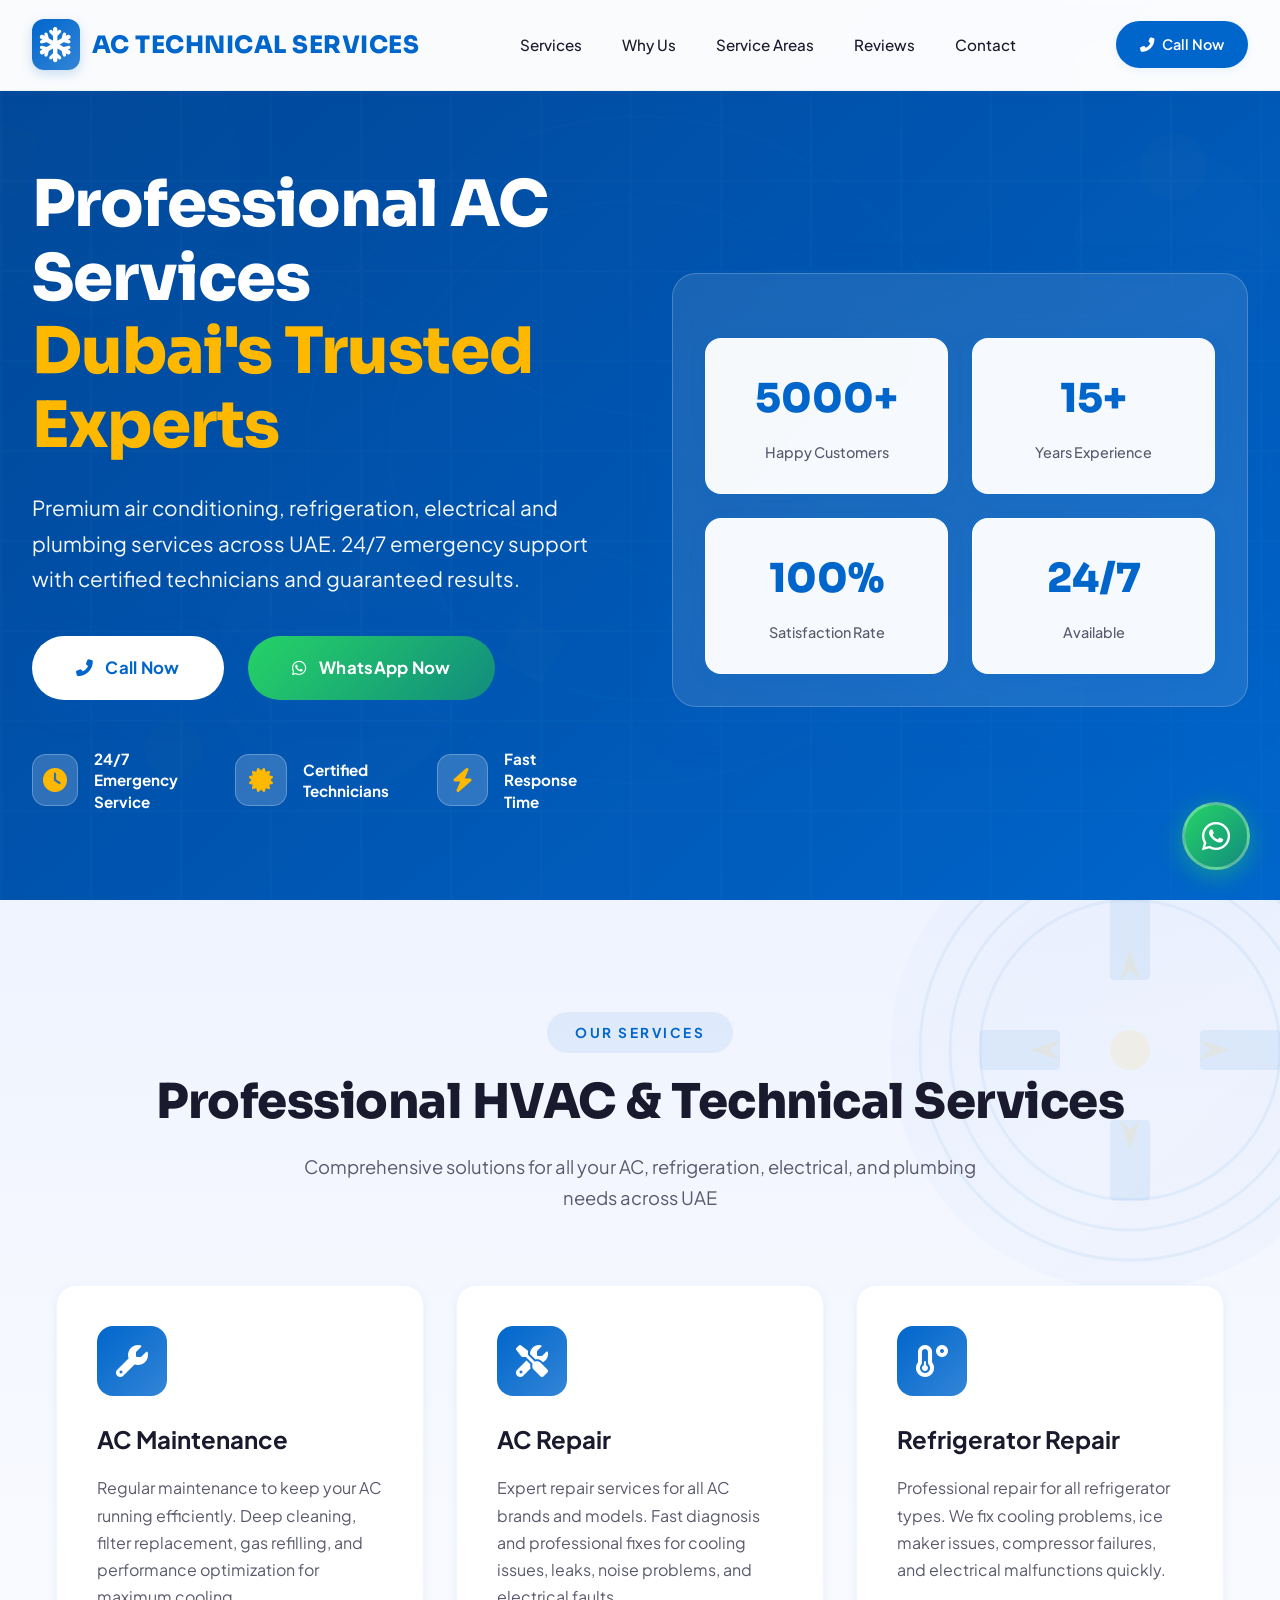
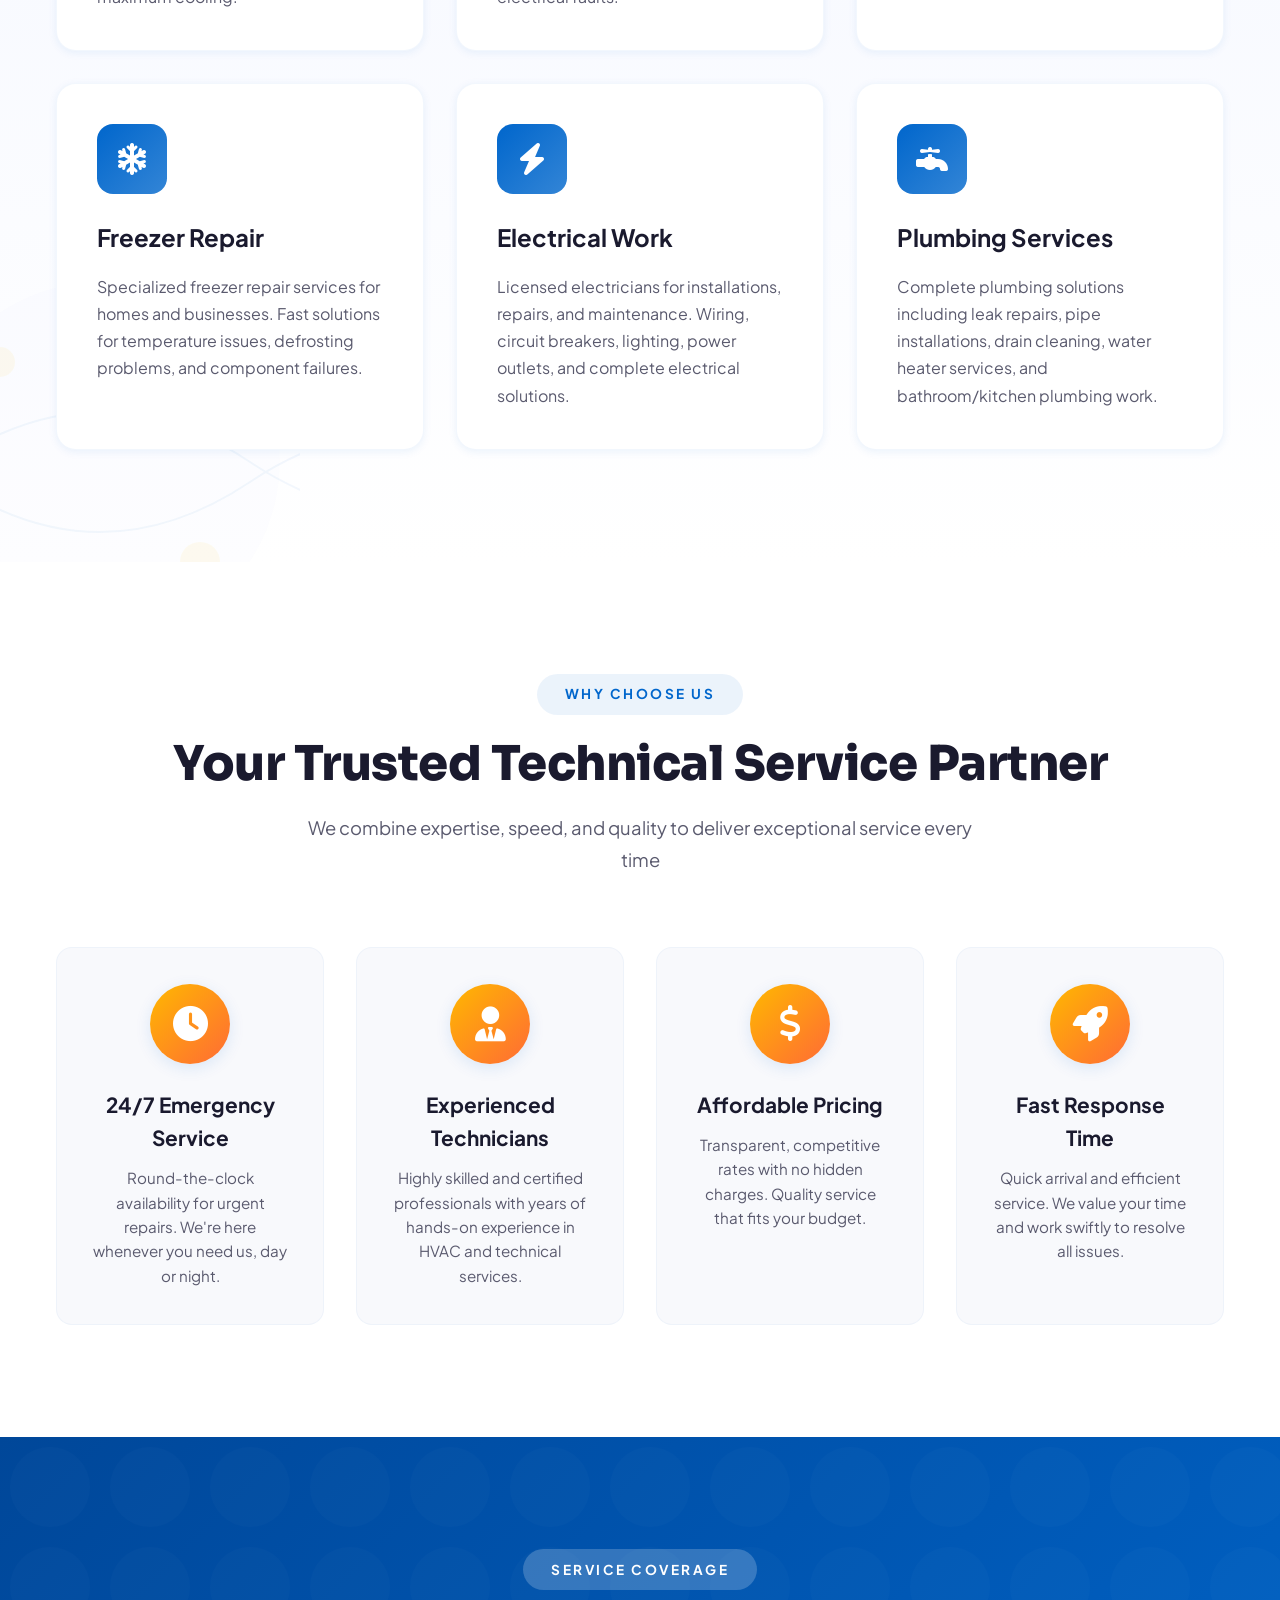
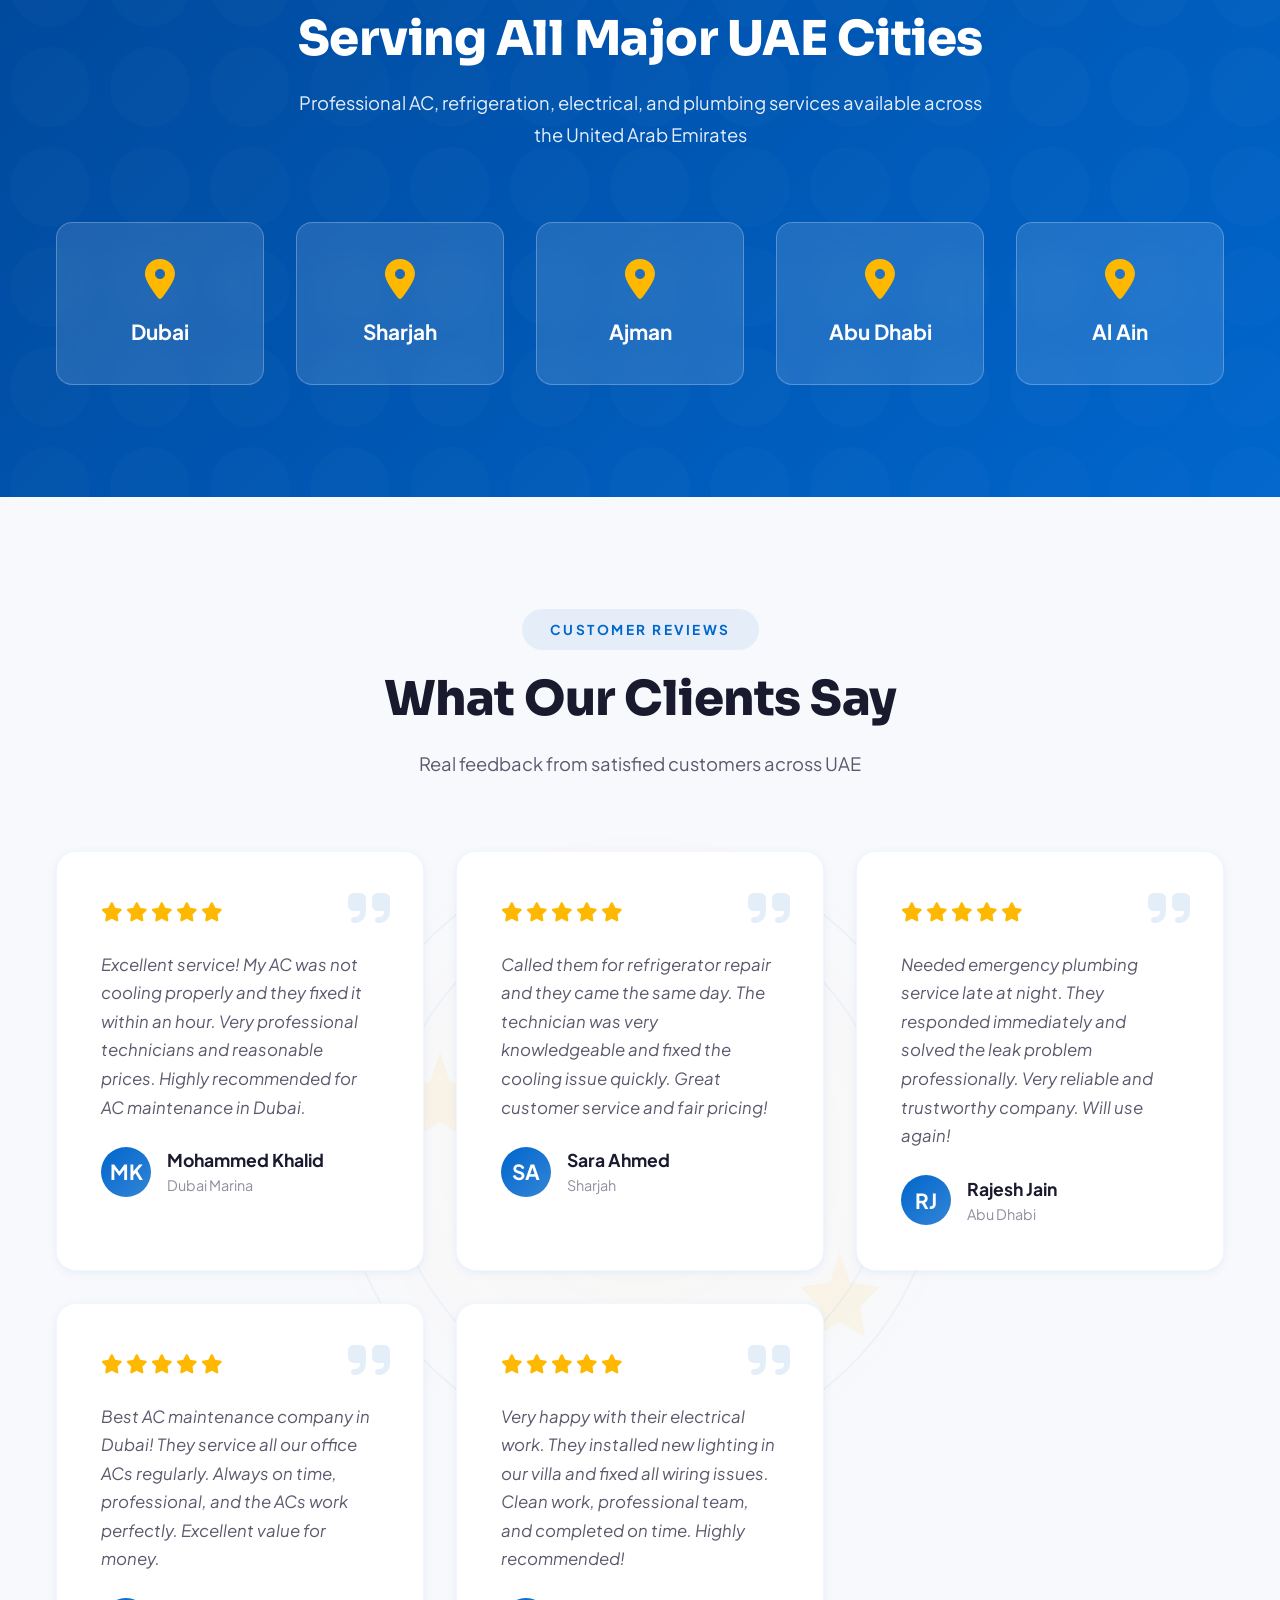
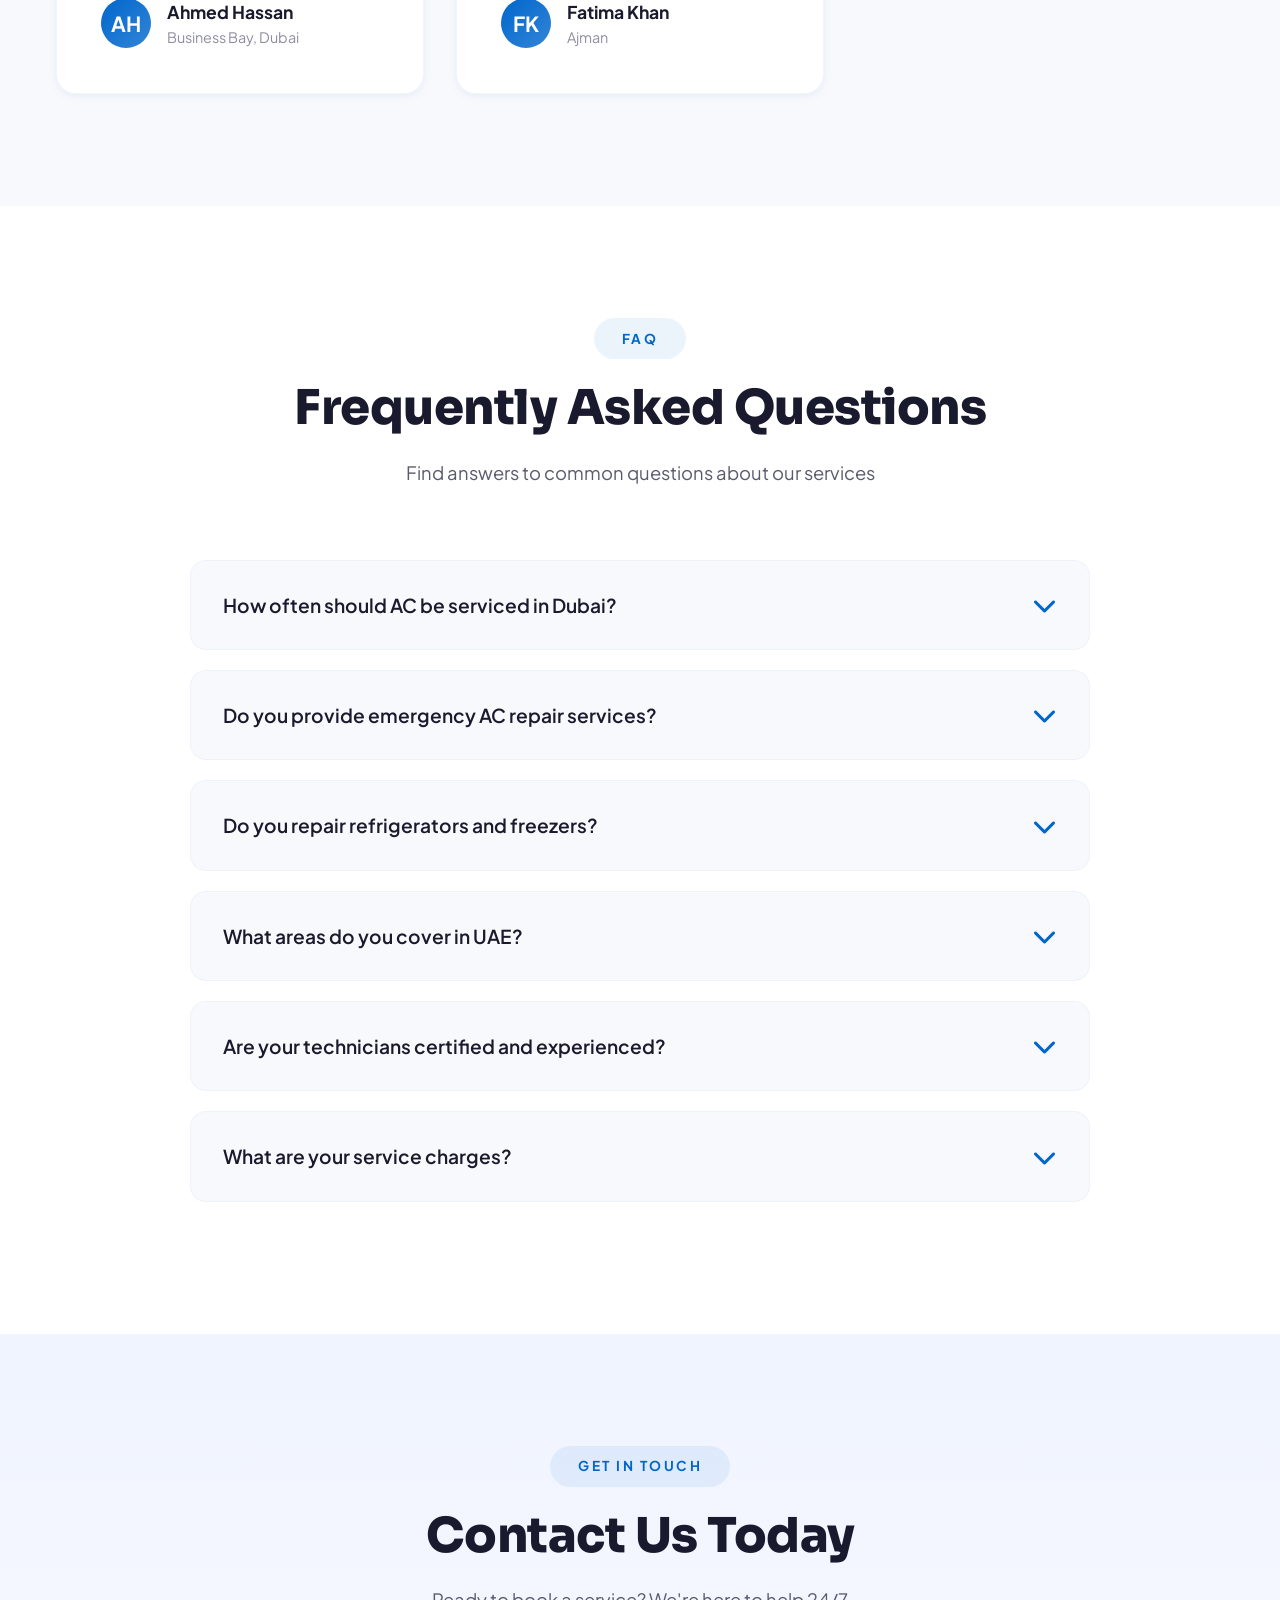
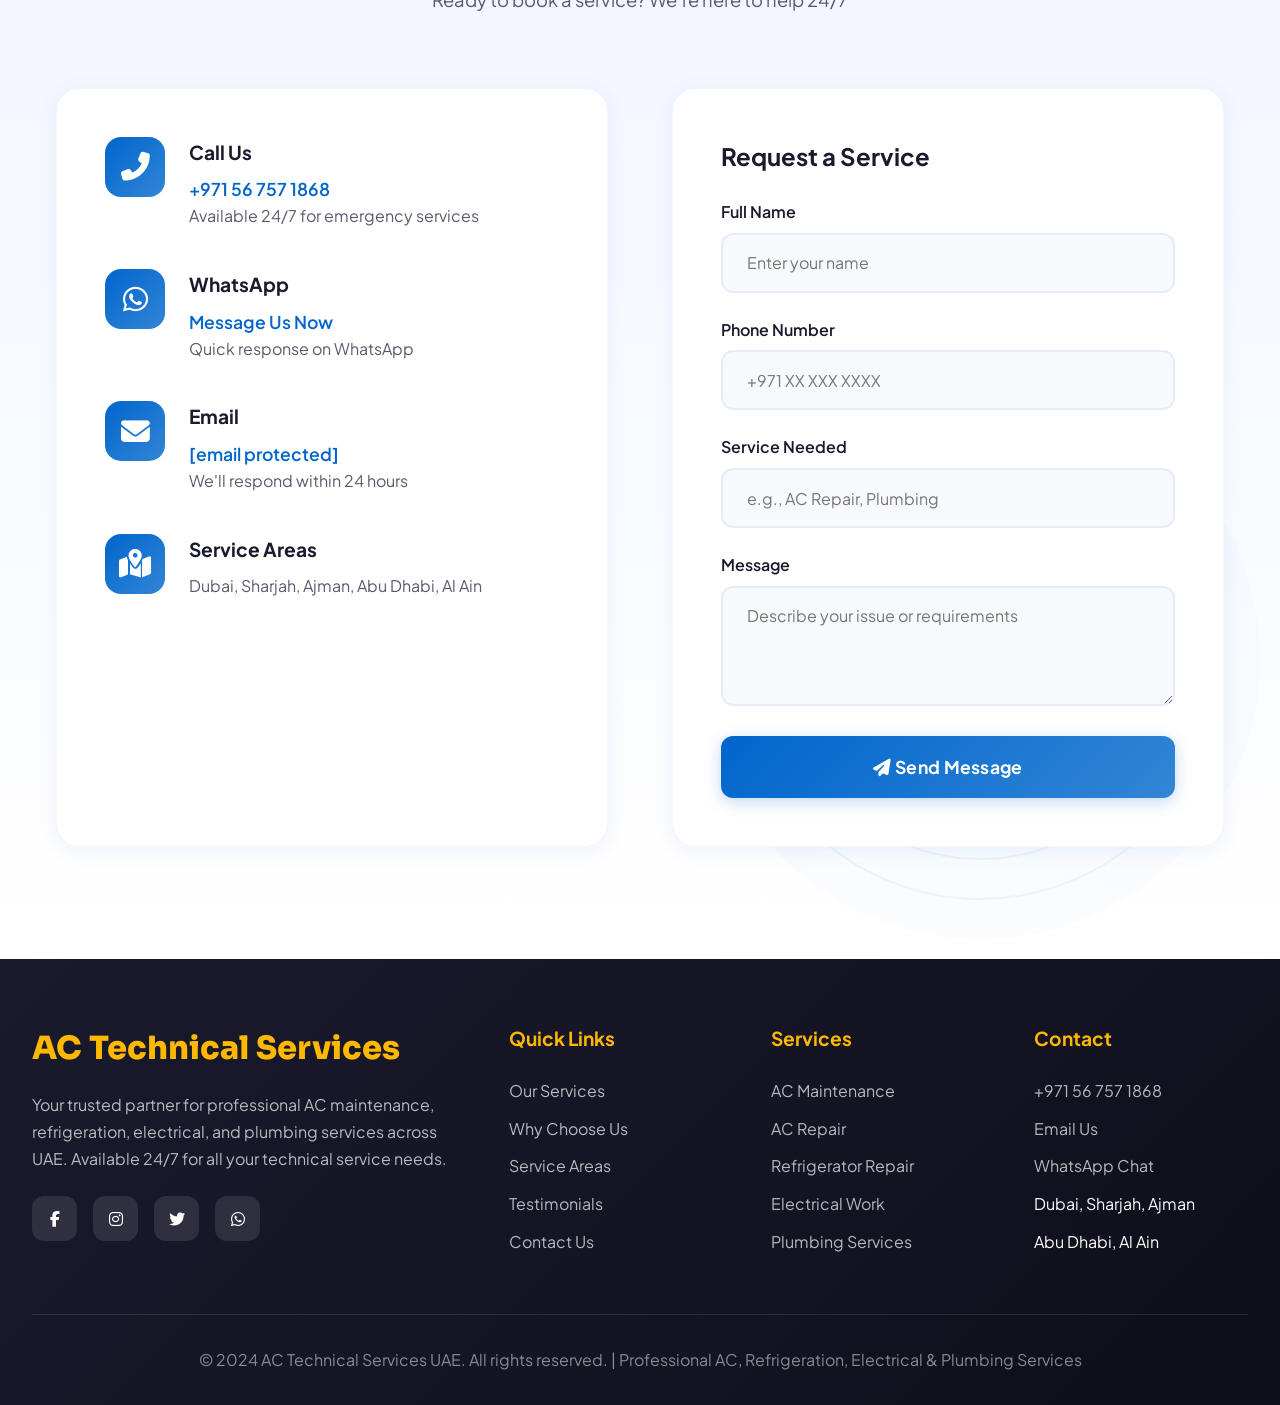
==== commit 09be6eb6: "Update index.html" ====
--- a/index.html
+++ b/index.html
@@ -1,1810 +1,1868 @@
 <!DOCTYPE html>
 <html lang="en">
 <head>
-<meta charset="UTF-8"/>
-<meta name="viewport" content="width=device-width,initial-scale=1.0"/>
-<title>AC Maintenance & Repair Services in Dubai | AC Technical Services UAE</title>
-<meta name="description" content="Professional AC maintenance, AC repair, refrigerator repair, plumbing and electrical services across Dubai, Sharjah, Ajman and Abu Dhabi. 24/7 service available."/>
-<meta name="keywords" content="AC Repair Dubai, AC Maintenance UAE, Refrigerator Repair Dubai, HVAC Dubai, AC Service Sharjah"/>
-<link rel="preconnect" href="https://fonts.googleapis.com"/>
-<link rel="preconnect" href="https://fonts.gstatic.com" crossorigin/>
-<link href="https://fonts.googleapis.com/css2?family=Plus+Jakarta+Sans:ital,wght@0,300;0,400;0,500;0,600;0,700;0,800;1,300;1,400&family=Playfair+Display:ital,wght@0,400;0,500;0,600;0,700;1,400;1,500;1,600&display=swap" rel="stylesheet"/>
-<link rel="stylesheet" href="https://cdnjs.cloudflare.com/ajax/libs/font-awesome/6.5.0/css/all.min.css"/>
-<style>
-/* ═══════════════════════════════════════════════════
-   DESIGN SYSTEM — 10/10 DUBAI PREMIUM HVAC
-   Concept: "Arctic Precision" — Ice-cold dark hero,
-   warm cream light sections, electric blue + gold.
-   Section rhythm: Dark → Light → Dark → Light → Dark
-   Fonts: Playfair Display (headings) + Plus Jakarta Sans (body)
-   ═══════════════════════════════════════════════════ */
-:root {
-  /* Dark surfaces */
-  --ink:        #05101f;
-  --ink-2:      #071526;
-  --ink-3:      #091a30;
-  --ink-4:      #0c2040;
-
-  /* Light surfaces */
-  --cream:      #f7f4ef;
-  --cream-2:    #ede9e2;
-  --cream-3:    #e3ddd5;
-  --white:      #ffffff;
-
-  /* Brand blues */
-  --blue:       #0e7fff;
-  --blue-2:     #1a8fff;
-  --blue-3:     #3ba3ff;
-  --blue-dk:    #064fa3;
-  --blue-glow:  rgba(14,127,255,0.2);
-
-  /* Gold accent */
-  --gold:       #e8aa2a;
-  --gold-lt:    #f5c842;
-  --gold-dk:    #b8841a;
-
-  /* Text on dark */
-  --td-1: #ffffff;
-  --td-2: rgba(255,255,255,0.78);
-  --td-3: rgba(255,255,255,0.48);
-  --td-4: rgba(255,255,255,0.28);
-
-  /* Text on light */
-  --tl-1: #0a1628;
-  --tl-2: #1e3a5f;
-  --tl-3: #4a6080;
-  --tl-4: #8a9bb0;
-
-  /* Borders */
-  --bd-dark:  rgba(255,255,255,0.08);
-  --bd-dark2: rgba(255,255,255,0.14);
-  --bd-light: rgba(10,22,40,0.1);
-  --bd-light2:rgba(10,22,40,0.18);
-
-  /* Radius */
-  --r1:  6px;
-  --r2:  12px;
-  --r3:  20px;
-  --r4:  32px;
-  --r5:  48px;
-
-  /* Shadows */
-  --sh-dark:  0 8px 48px rgba(0,0,0,0.5);
-  --sh-light: 0 8px 48px rgba(10,22,40,0.12);
-  --sh-blue:  0 8px 40px rgba(14,127,255,0.3);
-  --sh-gold:  0 8px 32px rgba(232,170,42,0.35);
-
-  /* Motion */
-  --ease: cubic-bezier(0.22,1,0.36,1);
-  --t:    all 0.4s cubic-bezier(0.22,1,0.36,1);
-  --t-fast: all 0.25s cubic-bezier(0.22,1,0.36,1);
-}
-
-/* ── RESET ── */
-*,*::before,*::after { box-sizing:border-box; margin:0; padding:0; }
-html { scroll-behavior:smooth; font-size:16px; }
-body { font-family:'Plus Jakarta Sans',sans-serif; background:var(--ink); color:var(--td-2); line-height:1.65; overflow-x:hidden; }
-::selection { background:var(--blue); color:#fff; }
-::-webkit-scrollbar { width:4px; }
-::-webkit-scrollbar-track { background:var(--ink-2); }
-::-webkit-scrollbar-thumb { background:var(--blue); border-radius:4px; }
-a { text-decoration:none; color:inherit; }
-img { display:block; max-width:100%; }
-
-/* ── TYPOGRAPHY ── */
-.display, h1, h2, h3 { font-family:'Playfair Display',serif; }
-
-/* ── LAYOUT ── */
-.wrap  { max-width:1240px; margin:0 auto; padding:0 32px; }
-.wrap-sm { max-width:960px; margin:0 auto; padding:0 32px; }
-
-/* ── SECTION RHYTHM ── */
-.sec-dark  { background:var(--ink); }
-.sec-dark2 { background:var(--ink-2); }
-.sec-light { background:var(--cream); }
-.sec-light2{ background:var(--white); }
-.sec-pad   { padding:120px 0; }
-.sec-pad-sm{ padding:80px 0; }
-
-/* ── SECTION LABELS ── */
-.label {
-  display:inline-flex; align-items:center; gap:8px;
-  font-family:'Playfair Display',serif; font-weight:700;
-  font-size:.68rem; letter-spacing:.18em; text-transform:uppercase;
-  padding:6px 14px; border-radius:999px; margin-bottom:18px;
-}
-.label-dark {
-  background:rgba(14,127,255,.12); border:1px solid rgba(14,127,255,.3);
-  color:var(--blue-3);
-}
-.label-dark i { color:var(--gold-lt); font-size:.6rem; }
-.label-light {
-  background:rgba(14,127,255,.08); border:1px solid rgba(14,127,255,.2);
-  color:var(--blue-dk);
-}
-.label-light i { color:var(--gold); font-size:.6rem; }
-
-/* ── SECTION HEADINGS ── */
-.sh { /* section heading on dark */
-  font-family:'Playfair Display',serif; font-weight:800;
-  font-size:clamp(2rem,4vw,3rem);
-  color:var(--td-1); line-height:1.12; letter-spacing:-.02em;
-}
-.sh em { font-style:italic; font-weight:400; color:var(--gold-lt); }
-.sh strong { color:var(--blue-3); font-weight:800; }
-
-.sl { /* section heading on light */
-  font-family:'Playfair Display',serif; font-weight:800;
-  font-size:clamp(2rem,4vw,3rem);
-  color:var(--tl-1); line-height:1.12; letter-spacing:-.02em;
-}
-.sl em { font-style:italic; font-weight:400; color:var(--gold-dk); }
-.sl strong { color:var(--blue-dk); font-weight:800; }
-
-.sec-sub-dark  { font-size:1.05rem; color:var(--td-3); max-width:500px; margin-top:14px; line-height:1.75; }
-.sec-sub-light { font-size:1.05rem; color:var(--tl-3); max-width:500px; margin-top:14px; line-height:1.75; }
-
-.sec-hdr { text-align:center; margin-bottom:72px; }
-.sec-hdr .sec-sub-dark, .sec-hdr .sec-sub-light { margin:14px auto 0; }
-
-/* ═══════════════════════
-   BUTTONS — DOMINANT
-═══════════════════════ */
-.btn {
-  display:inline-flex; align-items:center; gap:10px;
-  font-family:'Playfair Display',serif; font-weight:700;
-  font-size:.92rem; letter-spacing:.01em;
-  padding:16px 32px; border-radius:var(--r2);
-  border:none; cursor:pointer; white-space:nowrap;
-  position:relative; overflow:hidden;
-  transition:var(--t);
-}
-.btn-icon { /* icon wrapper inside button */
-  width:22px; height:22px; display:flex; align-items:center; justify-content:center;
-  background:rgba(255,255,255,0.15); border-radius:50%;
-  font-size:.7rem; flex-shrink:0; transition:var(--t-fast);
-}
-.btn:hover .btn-icon { background:rgba(255,255,255,0.25); transform:scale(1.1); }
-
-/* Primary — Electric Blue */
-.btn-blue {
-  background:var(--blue);
-  color:#fff;
-  box-shadow: 0 4px 0 var(--blue-dk), var(--sh-blue);
-}
-.btn-blue::before {
-  content:''; position:absolute; inset:0;
-  background:linear-gradient(135deg,rgba(255,255,255,.15) 0%,transparent 60%);
-  transition:opacity .3s;
-}
-.btn-blue:hover {
-  transform:translateY(-3px);
-  box-shadow: 0 7px 0 var(--blue-dk), 0 12px 50px rgba(14,127,255,.5);
-}
-.btn-blue:active { transform:translateY(1px); box-shadow:0 2px 0 var(--blue-dk); }
-
-/* Gold — Book/CTA */
-.btn-gold {
-  background:var(--gold);
-  color:var(--ink);
-  box-shadow: 0 4px 0 var(--gold-dk), var(--sh-gold);
-}
-.btn-gold::before {
-  content:''; position:absolute; inset:0;
-  background:linear-gradient(135deg,rgba(255,255,255,.2) 0%,transparent 60%);
-  transition:opacity .3s;
-}
-.btn-gold:hover {
-  transform:translateY(-3px);
-  box-shadow: 0 7px 0 var(--gold-dk), 0 12px 50px rgba(232,170,42,.5);
-  color:var(--ink);
-}
-.btn-gold .btn-icon { background:rgba(0,0,0,.12); color:var(--ink); }
-
-/* WhatsApp */
-.btn-wa {
-  background:linear-gradient(135deg,#22c55e,#16a34a);
-  color:#fff;
-  box-shadow: 0 4px 0 #166534, 0 8px 30px rgba(34,197,94,.35);
-}
-.btn-wa:hover {
-  transform:translateY(-3px);
-  box-shadow: 0 7px 0 #166534, 0 14px 40px rgba(34,197,94,.5);
-}
-
-/* Ghost on dark */
-.btn-ghost-dark {
-  background:transparent; color:var(--td-1);
-  border:1.5px solid var(--bd-dark2);
-}
-.btn-ghost-dark:hover {
-  background:rgba(255,255,255,.06);
-  border-color:rgba(255,255,255,.28);
-}
-
-/* Ghost on light */
-.btn-ghost-light {
-  background:transparent; color:var(--tl-1);
-  border:1.5px solid var(--bd-light2);
-}
-.btn-ghost-light:hover { background:rgba(10,22,40,.05); }
-
-/* Sizes */
-.btn-xl { padding:20px 44px; font-size:1rem; border-radius:var(--r3); }
-.btn-sm { padding:11px 22px; font-size:.84rem; }
-
-/* ═══════════════════════
-   HEADER
-═══════════════════════ */
-#hdr {
-  position:fixed; top:0; left:0; right:0; z-index:1000;
-  transition:background .4s, box-shadow .4s, border-color .4s;
-  padding:0;
-}
-#hdr.solid {
-  background:rgba(5,16,31,.97);
-  backdrop-filter:blur(24px) saturate(1.5);
-  border-bottom:1px solid var(--bd-dark);
-  box-shadow:0 4px 60px rgba(0,0,0,.6);
-}
-.hdr-in {
-  display:flex; align-items:center; justify-content:space-between;
-  height:76px; gap:16px;
-}
-
-/* Logo — Premium Brand Mark */
-.logo { display:flex; align-items:center; gap:13px; text-decoration:none; }
-.logo-emblem {
-  position:relative; width:46px; height:46px; flex-shrink:0;
-  border-radius:10px;
-  background:linear-gradient(145deg,var(--blue) 0%,var(--blue-dk) 100%);
-  display:flex; align-items:center; justify-content:center;
-  box-shadow:0 0 0 1px rgba(14,127,255,.5), 0 4px 20px rgba(14,127,255,.4);
-  overflow:hidden;
-}
-.logo-emblem::before {
-  content:'';
-  position:absolute; top:-8px; right:-8px;
-  width:28px; height:28px; border-radius:50%;
-  background:rgba(255,255,255,.08);
-}
-.logo-emblem i { font-size:1.15rem; color:#fff; position:relative; z-index:1; }
-.logo-text { line-height:1.1; }
-.logo-name {
-  font-family:'Playfair Display',serif; font-weight:800;
-  font-size:1rem; color:#fff; display:block; letter-spacing:-.01em;
-}
-.logo-tagline {
-  font-size:.65rem; font-weight:600; letter-spacing:.1em;
-  text-transform:uppercase; color:var(--td-3);
-  display:flex; align-items:center; gap:5px; margin-top:1px;
-}
-.logo-tagline::before {
-  content:''; display:block; width:12px; height:1px; background:var(--gold); opacity:.7;
-}
-
-/* Nav */
-.nav { display:flex; align-items:center; gap:0; }
-.nav a {
-  font-family:'Playfair Display',serif; font-weight:600; font-size:.84rem;
-  color:var(--td-3); padding:8px 14px; border-radius:var(--r1);
-  transition:var(--t-fast); letter-spacing:.01em;
-}
-.nav a:hover { color:var(--td-1); background:rgba(255,255,255,.06); }
-
-/* Header CTAs */
-.hdr-cta { display:flex; align-items:center; gap:10px; }
-.hdr-phone {
-  display:flex; align-items:center; gap:8px;
-  font-family:'Playfair Display',serif; font-weight:700; font-size:.85rem;
-  color:var(--td-1); padding:9px 16px; border-radius:var(--r2);
-  background:rgba(255,255,255,.06); border:1px solid var(--bd-dark);
-  transition:var(--t-fast);
-}
-.hdr-phone:hover { background:rgba(255,255,255,.1); }
-.hdr-phone i { color:var(--gold-lt); font-size:.8rem; }
-
-/* Burger */
-.burger {
-  display:none; flex-direction:column; justify-content:center;
-  gap:5px; width:40px; height:40px; cursor:pointer;
-  background:rgba(255,255,255,.06); border:1px solid var(--bd-dark);
-  border-radius:var(--r1); padding:0 10px;
-}
-.burger span { display:block; width:20px; height:1.5px; background:var(--td-2); border-radius:2px; transition:var(--t-fast); }
-
-/* Mobile menu */
-.mob {
-  display:none; position:fixed; top:84px; left:16px; right:16px;
-  background:var(--ink-3); border:1px solid var(--bd-dark2);
-  border-radius:var(--r3); padding:24px 20px;
-  box-shadow:0 24px 80px rgba(0,0,0,.8); z-index:998;
-}
-.mob.open { display:block; animation:mobIn .2s var(--ease); }
-@keyframes mobIn { from{opacity:0;transform:translateY(-8px)} to{opacity:1;transform:translateY(0)} }
-.mob a {
-  display:block; font-family:'Playfair Display',serif; font-weight:600;
-  font-size:.97rem; color:var(--td-2); padding:13px 4px;
-  border-bottom:1px solid var(--bd-dark); transition:var(--t-fast);
-}
-.mob a:hover { color:var(--td-1); padding-left:8px; }
-.mob-btns { display:flex; gap:10px; margin-top:18px; flex-wrap:wrap; }
-.mob-btns .btn { flex:1; justify-content:center; }
-
-/* Sticky call bar (mobile) */
-.stick-bar {
-  display:none; position:fixed; bottom:0; left:0; right:0; z-index:997;
-  background:var(--ink-3); border-top:1px solid var(--bd-dark2);
-  padding:12px 20px; align-items:center; justify-content:space-between; gap:12px;
-}
-.stick-bar-txt { font-family:'Playfair Display',serif; font-weight:700; font-size:.9rem; color:var(--td-1); }
-.stick-bar-txt span { display:block; font-size:.72rem; color:var(--td-3); font-weight:400; margin-top:1px; }
-.stick-bar-btns { display:flex; gap:8px; flex-shrink:0; }
-
-/* Call pill — desktop persistent */
-.call-pill {
-  position:fixed; top:94px; right:24px; z-index:960;
-  display:flex; align-items:center; gap:8px;
-  font-family:'Playfair Display',serif; font-weight:700; font-size:.82rem;
-  color:#fff; padding:10px 20px; border-radius:999px;
-  background:var(--blue); box-shadow:var(--sh-blue);
-  transition:var(--t); opacity:0;
-  animation:pillSlide .6s 1.2s var(--ease) both;
-}
-@keyframes pillSlide { from{opacity:0;transform:translateX(20px)} to{opacity:1;transform:translateX(0)} }
-.call-pill:hover { transform:translateY(-2px); box-shadow:0 12px 36px rgba(14,127,255,.55); }
-.call-pill i { animation:ringring 3s 2s infinite; }
-@keyframes ringring { 0%,88%,100%{transform:rotate(0)} 90%{transform:rotate(-18deg)} 94%{transform:rotate(18deg)} 97%{transform:rotate(-10deg)} }
-
-/* ═══════════════════════
-   HERO — CINEMATIC 10/10
-═══════════════════════ */
-#hero {
-  position:relative; min-height:100vh;
-  display:flex; align-items:center;
-  background:var(--ink); overflow:hidden;
-}
-
-/* Background image */
-.hero-photo {
-  position:absolute; inset:0;
-  background:url('https://images.unsplash.com/photo-1621905251918-48416bd8575a?w=1920&q=90') center 35% / cover no-repeat;
-  filter:brightness(.28) saturate(.6);
-  transform:scale(1.04);
-  animation:heroZoom 14s ease both;
-}
-@keyframes heroZoom { from{transform:scale(1.06)} to{transform:scale(1.0)} }
-
-/* ═══════════════════════════════════════
-   LOCAL IMAGE UTILITY CLASSES
-═══════════════════════════════════════ */
-
-/* service-img: top image inside service cards */
-.service-img-wrap {
-  overflow:hidden;
-  border-radius:var(--r2) var(--r2) 0 0;
-  /* bleed flush to card edges (card padding is 44px 36px) */
-  margin:-44px -36px 28px -36px;
-  height:200px;
-  flex-shrink:0;
-  position:relative;
-}
-.service-img-wrap::after {
-  content:'';
-  position:absolute; inset:0;
-  background:linear-gradient(to bottom, transparent 55%, rgba(10,22,40,.06) 100%);
-  pointer-events:none;
-}
-.service-img {
-  width:100%; height:200px;
-  object-fit:cover;
-  display:block;
-  transition:transform .55s var(--ease), filter .4s;
-  filter:brightness(.93) saturate(.88);
-}
-.srv-card.has-img {
-  padding-top:0; /* image provides top visual */
-  display:flex; flex-direction:column;
-}
-.srv-card.has-img .srv-arrow { top:216px; }
-.srv-card:hover .service-img {
-  transform:scale(1.05);
-  filter:brightness(1.02) saturate(1.05);
-}
-
-/* about-img: technician photo in Why section */
-.about-img {
-  width:100%; height:540px;
-  object-fit:cover; object-position:center top;
-  border-radius:var(--r4);
-  border:1px solid var(--bd-dark2);
-  display:block;
-  filter:brightness(.92) saturate(.9);
-  transition:filter .5s var(--ease);
-}
-.why-vis:hover .about-img { filter:brightness(1) saturate(1); }
-
-/* Multi-layer gradient */
-.hero-grad {
-  position:absolute; inset:0;
-  background:
-    linear-gradient(105deg, rgba(5,16,31,.98) 0%, rgba(5,16,31,.82) 45%, rgba(5,16,31,.15) 100%),
-    linear-gradient(to top, rgba(5,16,31,.95) 0%, transparent 35%);
-}
-
-/* Fine grid overlay */
-.hero-grid {
-  position:absolute; inset:0; pointer-events:none;
-  background-image:
-    linear-gradient(rgba(14,127,255,.035) 1px, transparent 1px),
-    linear-gradient(90deg, rgba(14,127,255,.035) 1px, transparent 1px);
-  background-size:72px 72px;
-  mask-image:linear-gradient(to right, black 0%, black 45%, transparent 75%);
-}
-
-/* Atmospheric glows */
-.hero-glow-r {
-  position:absolute; right:-10%; top:5%;
-  width:800px; height:800px; border-radius:50%;
-  background:radial-gradient(circle, rgba(14,127,255,.11) 0%, transparent 60%);
-  pointer-events:none;
-}
-.hero-glow-b {
-  position:absolute; left:35%; bottom:-20%;
-  width:600px; height:600px; border-radius:50%;
-  background:radial-gradient(circle, rgba(232,170,42,.06) 0%, transparent 60%);
-  pointer-events:none;
-}
-
-/* Diagonal accent line */
-.hero-stripe {
-  position:absolute; bottom:0; left:0; right:0; height:3px;
-  background:linear-gradient(90deg, var(--blue) 0%, var(--gold) 50%, transparent 100%);
-  opacity:.6;
-}
-
-/* Content */
-.hero-body {
-  position:relative; z-index:3;
-  padding:130px 0 100px; max-width:780px;
-}
-
-/* Eyebrow */
-.hero-eyebrow {
-  display:inline-flex; align-items:center; gap:12px;
-  margin-bottom:32px;
-  animation:rise .8s .05s var(--ease) both;
-}
-.ew-pulse {
-  width:9px; height:9px; border-radius:50%;
-  background:var(--gold-lt);
-  box-shadow:0 0 0 0 rgba(245,200,66,.4);
-  animation:pulse-ring 2s infinite;
-}
-@keyframes pulse-ring {
-  0%  { box-shadow:0 0 0 0 rgba(245,200,66,.4); }
-  70% { box-shadow:0 0 0 10px rgba(245,200,66,0); }
-  100%{ box-shadow:0 0 0 0 rgba(245,200,66,0); }
-}
-.ew-txt {
-  font-family:'Playfair Display',serif; font-weight:700; font-size:.74rem;
-  letter-spacing:.18em; text-transform:uppercase; color:var(--gold-lt);
-}
-.ew-rule { flex:1; max-width:50px; height:1px; background:linear-gradient(90deg,var(--gold-lt),transparent); }
-
-/* Hero H1 — massive */
-.hero-h1 {
-  font-family:'Playfair Display',serif; font-weight:800;
-  font-size:clamp(3rem,7.5vw,6.2rem);
-  line-height:1.0; letter-spacing:-.03em;
-  color:var(--td-1); margin-bottom:16px;
-  animation:rise .8s .12s var(--ease) both;
-}
-.hero-h1 .line1 { display:block; }
-.hero-h1 .line2 {
-  display:block;
-  background:linear-gradient(120deg, var(--blue-3) 0%, var(--blue) 40%, var(--gold-lt) 100%);
-  -webkit-background-clip:text; -webkit-text-fill-color:transparent; background-clip:text;
-}
-.hero-h1 .line3 {
-  display:block;
-  color:rgba(255,255,255,.35);
-  font-size:.52em; font-weight:600; letter-spacing:.02em;
-  margin-top:8px;
-  -webkit-text-fill-color: rgba(255,255,255,.35);
-}
-
-/* Hero sub */
-.hero-sub {
-  font-size:1.12rem; color:var(--td-3); max-width:520px;
-  line-height:1.8; margin-bottom:44px;
-  animation:rise .8s .22s var(--ease) both;
-}
-.hero-sub strong { color:var(--td-2); font-weight:600; }
-
-/* Hero CTA cluster */
-.hero-ctas {
-  display:flex; gap:14px; flex-wrap:wrap; align-items:center;
-  margin-bottom:56px;
-  animation:rise .8s .32s var(--ease) both;
-}
-.hero-cta-note {
-  font-size:.78rem; color:var(--td-3); font-style:italic; margin-top:2px;
-}
-
-/* Trust bar */
-.trust-bar {
-  display:flex; flex-wrap:wrap; gap:10px;
-  animation:rise .8s .42s var(--ease) both;
-}
-.trust-chip {
-  display:flex; align-items:center; gap:7px;
-  background:rgba(255,255,255,.04);
-  border:1px solid rgba(255,255,255,.1);
-  backdrop-filter:blur(8px);
-  padding:8px 15px; border-radius:999px;
-  font-family:'Playfair Display',serif; font-size:.78rem; font-weight:600;
-  color:rgba(255,255,255,.78);
-  transition:var(--t-fast);
-}
-.trust-chip:hover { background:rgba(255,255,255,.08); border-color:rgba(255,255,255,.2); }
-.trust-chip i { color:var(--gold-lt); font-size:.68rem; }
-
-/* Stat card — floating right */
-.hero-card {
-  position:absolute; right:5%; bottom:10%; z-index:4;
-  width:260px;
-  background:rgba(7,21,38,.88); backdrop-filter:blur(28px) saturate(1.4);
-  border:1px solid var(--bd-dark2); border-radius:var(--r3);
-  padding:28px 28px;
-  box-shadow:var(--sh-dark), inset 0 1px 0 rgba(255,255,255,.08);
-  animation:rise .9s .55s var(--ease) both;
-}
-.hc-badge {
-  display:flex; align-items:center; gap:7px;
-  font-family:'Playfair Display',serif; font-size:.72rem; font-weight:700;
-  color:var(--gold-lt); letter-spacing:.06em; text-transform:uppercase;
-  margin-bottom:22px;
-}
-.hc-dot { width:7px; height:7px; border-radius:50%; background:var(--gold-lt); animation:pulse-ring 2s infinite; }
-.hc-grid { display:grid; grid-template-columns:1fr 1fr; gap:18px 16px; }
-.hc-stat {}
-.hc-num {
-  font-family:'Playfair Display',serif; font-weight:900; font-size:1.85rem;
-  line-height:1; letter-spacing:-.03em;
-  background:linear-gradient(135deg,#fff,var(--blue-3));
-  -webkit-background-clip:text; -webkit-text-fill-color:transparent; background-clip:text;
-}
-.hc-lbl { font-size:.69rem; font-weight:600; color:var(--td-3); text-transform:uppercase; letter-spacing:.08em; margin-top:3px; }
-.hc-rule { height:1px; background:var(--bd-dark); margin:18px 0; }
-.hc-cta {
-  display:flex; align-items:center; justify-content:center; gap:8px;
-  background:var(--blue); color:#fff;
-  font-family:'Playfair Display',serif; font-weight:700; font-size:.82rem;
-  padding:11px 18px; border-radius:var(--r2); text-decoration:none;
-  transition:var(--t-fast); box-shadow:var(--sh-blue);
-}
-.hc-cta:hover { background:var(--blue-2); transform:translateY(-1px); }
-
-@keyframes rise { from{opacity:0;transform:translateY(28px)} to{opacity:1;transform:translateY(0)} }
-
-/* ═══════════════════════
-   STATS BAR
-═══════════════════════ */
-#sbar { background:var(--blue); border:none; }
-.sbar-grid {
-  display:grid; grid-template-columns:repeat(4,1fr);
-}
-.sb-cell {
-  padding:28px 24px; text-align:center;
-  border-right:1px solid rgba(255,255,255,.15);
-  position:relative; overflow:hidden; transition:var(--t-fast);
-}
-.sb-cell:last-child { border-right:none; }
-.sb-cell::before {
-  content:''; position:absolute; inset:0;
-  background:rgba(255,255,255,.06); opacity:0; transition:opacity .3s;
-}
-.sb-cell:hover::before { opacity:1; }
-.sb-ico { font-size:.88rem; color:rgba(255,255,255,.6); margin-bottom:7px; display:block; }
-.sb-n {
-  font-family:'Playfair Display',serif; font-weight:900; font-size:2rem; line-height:1;
-  color:#fff; display:block;
-}
-.sb-l { font-size:.76rem; font-weight:600; color:rgba(255,255,255,.65); margin-top:4px; letter-spacing:.05em; }
-
-/* ═══════════════════════
-   SERVICES (LIGHT)
-═══════════════════════ */
-#services { background:var(--cream); }
-
-.srv-grid {
-  display:grid; grid-template-columns:repeat(3,1fr); gap:1.5px;
-  background:var(--bd-light); border-radius:var(--r3);
-  overflow:hidden; border:1.5px solid var(--bd-light);
-  box-shadow:var(--sh-light);
-}
-.srv-card {
-  background:var(--white); padding:44px 36px;
-  position:relative; overflow:hidden; cursor:default;
-  transition:var(--t);
-}
-/* Hover fill */
-.srv-card::before {
-  content:''; position:absolute; inset:0;
-  background:linear-gradient(135deg, rgba(14,127,255,.04) 0%, transparent 70%);
-  opacity:0; transition:opacity .4s;
-}
-/* Top accent bar */
-.srv-card::after {
-  content:''; position:absolute; top:0; left:0; right:0; height:3px;
-  background:linear-gradient(90deg,var(--blue),var(--gold));
-  transform:scaleX(0); transform-origin:left; transition:transform .45s var(--ease);
-}
-.srv-card:hover { background:#f8f6ff; }
-.srv-card:hover::before { opacity:1; }
-.srv-card:hover::after { transform:scaleX(1); }
-.srv-card:hover .srv-ico { background:var(--blue); color:#fff; box-shadow:var(--sh-blue); }
-.srv-card:hover .srv-arrow { opacity:1; transform:translate(4px,-4px); }
-
-.srv-ico {
-  width:60px; height:60px; border-radius:var(--r2);
-  background:rgba(14,127,255,.09); border:1px solid rgba(14,127,255,.15);
-  display:flex; align-items:center; justify-content:center;
-  font-size:1.3rem; color:var(--blue);
-  margin-bottom:24px; transition:var(--t);
-}
-.srv-card h3 {
-  font-family:'Playfair Display',serif; font-weight:800; font-size:1.08rem;
-  color:var(--tl-1); margin-bottom:11px;
-}
-.srv-card p { font-size:.88rem; color:var(--tl-3); line-height:1.72; }
-.srv-arrow {
-  position:absolute; top:36px; right:36px;
-  color:var(--blue); font-size:.82rem; opacity:0;
-  transition:var(--t-fast);
-}
-.srv-num {
-  position:absolute; bottom:24px; right:28px;
-  font-family:'Playfair Display',serif; font-style:italic; font-weight:800;
-  font-size:2.8rem; color:rgba(14,127,255,.05); line-height:1;
-  pointer-events:none; transition:var(--t);
-}
-.srv-card:hover .srv-num { color:rgba(14,127,255,.1); }
-
-/* ═══════════════════════
-   WHY CHOOSE US (DARK)
-═══════════════════════ */
-#why { background:var(--ink-2); position:relative; overflow:hidden; }
-.why-glow {
-  position:absolute; left:-200px; top:50%; transform:translateY(-50%);
-  width:700px; height:700px; border-radius:50%;
-  background:radial-gradient(circle, rgba(232,170,42,.055) 0%, transparent 60%);
-  pointer-events:none;
-}
-.why-g { display:grid; grid-template-columns:1fr 1fr; gap:80px; align-items:center; }
-
-/* Image side */
-.why-vis { position:relative; }
-.why-img {
-  width:100%; height:540px; object-fit:cover; display:block;
-  border-radius:var(--r4); border:1px solid var(--bd-dark2);
-  filter:brightness(.92) saturate(.9);
-}
-.why-img-ov {
-  position:absolute; inset:0; border-radius:var(--r4);
-  background:linear-gradient(to top, rgba(5,16,31,.5) 0%, transparent 45%);
-  pointer-events:none;
-}
-
-/* Floating badge cards */
-.why-fc {
-  position:absolute;
-  background:rgba(7,21,38,.93); backdrop-filter:blur(20px);
-  border:1px solid var(--bd-dark2); border-radius:var(--r2);
-  padding:16px 20px; display:flex; align-items:center; gap:13px;
-  box-shadow:var(--sh-dark), inset 0 1px 0 rgba(255,255,255,.07);
-  animation:cardFloat 5s ease-in-out infinite;
-}
-.why-fc.fc1 { bottom:28px; left:-28px; animation-delay:0s; }
-.why-fc.fc2 { top:28px; right:-28px; animation-delay:2.5s; }
-@keyframes cardFloat { 0%,100%{transform:translateY(0)} 50%{transform:translateY(-6px)} }
-.fc-ico {
-  width:40px; height:40px; flex-shrink:0; border-radius:var(--r1);
-  display:flex; align-items:center; justify-content:center; font-size:.95rem;
-}
-.fc-ico.gold { background:rgba(232,170,42,.15); color:var(--gold-lt); }
-.fc-ico.blue { background:rgba(14,127,255,.15); color:var(--blue-3); }
-.fc-title { font-family:'Playfair Display',serif; font-weight:800; font-size:.88rem; color:var(--td-1); }
-.fc-sub { font-size:.72rem; color:var(--td-3); margin-top:2px; }
-
-/* Feature list */
-.why-feats { display:flex; flex-direction:column; gap:14px; margin-top:38px; }
-.wfeat {
-  display:flex; gap:16px; align-items:flex-start;
-  padding:20px 22px; border-radius:var(--r2);
-  background:rgba(255,255,255,.03); border:1px solid var(--bd-dark);
-  transition:var(--t); cursor:default;
-}
-.wfeat:hover {
-  background:rgba(14,127,255,.06);
-  border-color:rgba(14,127,255,.25);
-  transform:translateX(5px);
-}
-.wfeat:hover .wf-ic { box-shadow:0 0 20px rgba(14,127,255,.3); }
-.wf-ic {
-  width:44px; height:44px; flex-shrink:0;
-  border-radius:var(--r1); display:flex; align-items:center; justify-content:center;
-  font-size:1rem; transition:var(--t);
-}
-.wf-ic.c1 { background:rgba(14,127,255,.15); color:var(--blue-3); }
-.wf-ic.c2 { background:rgba(232,170,42,.15); color:var(--gold-lt); }
-.wf-ic.c3 { background:rgba(34,197,94,.15); color:#4ade80; }
-.wf-ic.c4 { background:rgba(251,113,133,.15); color:#fb7185; }
-.wfeat:hover .wf-ic.c1 { background:var(--blue); color:#fff; }
-.wfeat:hover .wf-ic.c2 { background:var(--gold); color:var(--ink); }
-.wfeat:hover .wf-ic.c3 { background:#22c55e; color:#fff; }
-.wfeat:hover .wf-ic.c4 { background:#f43f5e; color:#fff; }
-.wf-title { font-family:'Playfair Display',serif; font-weight:700; font-size:.96rem; color:var(--td-1); margin-bottom:4px; }
-.wf-desc { font-size:.86rem; color:var(--td-3); line-height:1.65; }
-
-/* ═══════════════════════
-   AREAS (LIGHT)
-═══════════════════════ */
-#areas { background:var(--white); position:relative; overflow:hidden; }
-.areas-bg {
-  position:absolute; inset:0; pointer-events:none;
-  background:
-    radial-gradient(ellipse at 15% 60%, rgba(14,127,255,.05) 0%, transparent 45%),
-    radial-gradient(ellipse at 85% 40%, rgba(232,170,42,.04) 0%, transparent 45%);
-}
-
-.areas-wrap { display:grid; grid-template-columns:1fr 1.4fr; gap:80px; align-items:center; }
-.areas-left {}
-.areas-left .sec-sub-light { margin-bottom:36px; }
-.areas-map {
-  display:flex; flex-wrap:wrap; gap:12px;
-  position:relative;
-}
-.area-pill {
-  display:flex; align-items:center; gap:10px;
-  padding:16px 24px; border-radius:var(--r3);
-  background:var(--white); border:1.5px solid var(--bd-light2);
-  transition:var(--t); cursor:default; position:relative; overflow:hidden;
-}
-.area-pill::before {
-  content:''; position:absolute; inset:0;
-  background:linear-gradient(135deg,rgba(14,127,255,.05),transparent);
-  opacity:0; transition:opacity .35s;
-}
-.area-pill:hover {
-  border-color:rgba(14,127,255,.35); transform:translateY(-4px);
-  box-shadow:0 8px 30px rgba(14,127,255,.12);
-}
-.area-pill:hover::before { opacity:1; }
-.area-pill:hover .ap-dot { background:var(--blue); }
-.area-pill:hover .ap-name { color:var(--blue-dk); }
-.ap-dot { width:8px; height:8px; border-radius:50%; background:var(--bd-light2); transition:var(--t); }
-.ap-name { font-family:'Playfair Display',serif; font-weight:800; font-size:.95rem; color:var(--tl-1); transition:var(--t); }
-.ap-sub { font-size:.73rem; color:var(--tl-4); margin-top:1px; }
-
-/* Areas visual side */
-.areas-visual { position:relative; }
-.areas-img {
-  width:100%; height:440px; object-fit:cover; border-radius:var(--r4);
-  border:1.5px solid var(--bd-light); box-shadow:var(--sh-light);
-  display:block;
-}
-.areas-badge {
-  position:absolute; bottom:-20px; right:28px;
-  background:var(--blue); color:#fff; border-radius:var(--r3);
-  padding:18px 24px; box-shadow:var(--sh-blue);
-  display:flex; align-items:center; gap:12px;
-}
-.areas-badge-ico { font-size:1.2rem; }
-.areas-badge-num {
-  font-family:'Playfair Display',serif; font-weight:900; font-size:1.5rem; line-height:1; color:#fff;
-}
-.areas-badge-lbl { font-size:.72rem; font-weight:600; opacity:.8; }
-
-/* ═══════════════════════
-   REVIEWS (DARK)
-═══════════════════════ */
-#reviews { background:var(--ink); position:relative; overflow:hidden; }
-.rev-glow {
-  position:absolute; right:-150px; top:50%; transform:translateY(-50%);
-  width:600px; height:600px; border-radius:50%;
-  background:radial-gradient(circle, rgba(14,127,255,.07) 0%, transparent 60%);
-  pointer-events:none;
-}
-
-.rev-grid { display:grid; grid-template-columns:repeat(3,1fr); gap:20px; }
-.rcard {
-  background:var(--ink-3); border:1px solid var(--bd-dark);
-  border-radius:var(--r3); padding:34px 30px;
-  position:relative; overflow:hidden; transition:var(--t);
-}
-.rcard::after {
-  content:''; position:absolute; top:0; left:0; right:0; height:1px;
-  background:linear-gradient(90deg,transparent,var(--blue),transparent);
-  opacity:0; transition:opacity .4s;
-}
-.rcard:hover { border-color:rgba(14,127,255,.25); transform:translateY(-5px); box-shadow:0 16px 50px rgba(0,0,0,.4); }
-.rcard:hover::after { opacity:1; }
-.rcard.gold-feat { border-color:rgba(232,170,42,.2); }
-.rcard.gold-feat::after { background:linear-gradient(90deg,transparent,var(--gold-lt),transparent); }
-.rcard.gold-feat:hover { box-shadow:0 16px 50px rgba(0,0,0,.4), 0 0 40px rgba(232,170,42,.08); }
-
-.rcard-qmark {
-  font-family:'Playfair Display',serif; font-weight:800; font-style:italic;
-  font-size:5rem; line-height:.8; color:rgba(14,127,255,.07);
-  position:absolute; top:18px; right:22px;
-}
-.rcard-stars { display:flex; gap:3px; margin-bottom:18px; }
-.rcard-stars i { color:var(--gold-lt); font-size:.82rem; }
-.rcard-txt { font-size:.92rem; color:var(--td-3); line-height:1.78; font-style:italic; margin-bottom:26px; }
-.rcard-foot { display:flex; align-items:center; gap:12px; padding-top:18px; border-top:1px solid var(--bd-dark); }
-.rcard-av {
-  width:42px; height:42px; border-radius:50%; flex-shrink:0;
-  display:flex; align-items:center; justify-content:center;
-  font-family:'Playfair Display',serif; font-weight:900; font-size:.98rem; color:#fff;
-}
-.a1{background:linear-gradient(135deg,#2563eb,#1e40af)}
-.a2{background:linear-gradient(135deg,#d97706,#92400e);color:#fff}
-.a3{background:linear-gradient(135deg,#059669,#065f46)}
-.a4{background:linear-gradient(135deg,#dc2626,#991b1b)}
-.a5{background:linear-gradient(135deg,#7c3aed,#4c1d95)}
-.a6{background:linear-gradient(135deg,#ea580c,#9a3412)}
-.rcard-name { font-family:'Playfair Display',serif; font-weight:800; font-size:.9rem; color:var(--td-1); }
-.rcard-city { font-size:.73rem; color:var(--td-3); margin-top:2px; }
-.rcard-city i { color:var(--blue-3); font-size:.68rem; margin-right:2px; }
-
-/* ═══════════════════════
-   FAQ (LIGHT)
-═══════════════════════ */
-#faq { background:var(--cream); position:relative; }
-.faq-layout { display:grid; grid-template-columns:1fr 1.7fr; gap:80px; align-items:start; }
-.faq-aside { position:sticky; top:96px; }
-.faq-aside .sec-sub-light { margin-bottom:32px; }
-.faq-aside .btn { margin-top:4px; }
-
-.faq-stack { display:flex; flex-direction:column; gap:10px; }
-.faqitem {
-  border:1.5px solid var(--bd-light); border-radius:var(--r2);
-  overflow:hidden; background:var(--white); transition:var(--t);
-}
-.faqitem.is-open { border-color:rgba(14,127,255,.3); box-shadow:0 4px 24px rgba(14,127,255,.1); }
-.faqitem:hover { border-color:rgba(14,127,255,.2); }
-.faqq {
-  display:flex; justify-content:space-between; align-items:center; gap:14px;
-  padding:20px 24px; cursor:pointer; transition:background .25s;
-}
-.faqitem.is-open .faqq { background:rgba(14,127,255,.04); }
-.faqq-txt { font-family:'Playfair Display',serif; font-weight:700; font-size:.94rem; color:var(--tl-1); line-height:1.4; }
-.faqq-ico {
-  width:30px; height:30px; flex-shrink:0; border-radius:50%;
-  background:var(--bd-light); display:flex; align-items:center; justify-content:center;
-  color:var(--blue); font-size:.72rem; transition:var(--t);
-}
-.faqitem.is-open .faqq-ico { background:var(--blue); color:#fff; transform:rotate(45deg); }
-.faqa {
-  max-height:0; overflow:hidden; padding:0 24px;
-  transition:max-height .4s ease, padding .3s ease;
-}
-.faqitem.is-open .faqa { max-height:280px; padding:0 24px 20px; }
-.faqa p { font-size:.9rem; color:var(--tl-3); line-height:1.78; }
-
-/* ═══════════════════════
-   CTA BAND
-═══════════════════════ */
-#cta-band {
-  background:var(--blue); position:relative; overflow:hidden; padding:80px 0;
-}
-.cta-band-bg {
-  position:absolute; inset:0;
-  background:
-    linear-gradient(135deg, var(--blue-dk) 0%, var(--blue) 50%, rgba(14,127,255,.7) 100%);
-}
-.cta-band-grid {
-  position:absolute; inset:0; pointer-events:none;
-  background-image:
-    linear-gradient(rgba(255,255,255,.04) 1px, transparent 1px),
-    linear-gradient(90deg, rgba(255,255,255,.04) 1px, transparent 1px);
-  background-size:48px 48px;
-}
-.cta-band-glow {
-  position:absolute; left:50%; top:50%; transform:translate(-50%,-50%);
-  width:600px; height:400px; border-radius:50%;
-  background:radial-gradient(ellipse, rgba(255,255,255,.12) 0%, transparent 65%);
-  pointer-events:none;
-}
-.cta-band-inner {
-  position:relative; z-index:1;
-  display:grid; grid-template-columns:1fr auto; gap:48px; align-items:center;
-}
-.cta-band-txt h2 {
-  font-family:'Playfair Display',serif; font-weight:900;
-  font-size:clamp(1.8rem,3.5vw,2.8rem); color:#fff;
-  line-height:1.1; letter-spacing:-.02em; margin-bottom:12px;
-}
-.cta-band-txt h2 em { font-style:italic; font-weight:400; color:rgba(255,255,255,.6); }
-.cta-band-txt p { font-size:1.05rem; color:rgba(255,255,255,.7); max-width:460px; }
-.cta-band-btns { display:flex; gap:12px; flex-wrap:wrap; }
-
-/* ═══════════════════════
-   CONTACT (DARK)
-═══════════════════════ */
-#contact { background:var(--ink-2); position:relative; overflow:hidden; }
-.contact-glow {
-  position:absolute; left:-200px; bottom:-200px;
-  width:700px; height:700px; border-radius:50%;
-  background:radial-gradient(circle, rgba(14,127,255,.07) 0%, transparent 60%);
-}
-.contact-grid { display:grid; grid-template-columns:1fr 1.5fr; gap:60px; align-items:start; }
-
-/* Info column */
-.cinfo { display:flex; flex-direction:column; gap:12px; margin-top:36px; }
-.ccard {
-  display:flex; align-items:center; gap:16px;
-  padding:18px 20px; border-radius:var(--r2);
-  background:rgba(255,255,255,.03); border:1px solid var(--bd-dark);
-  transition:var(--t);
-}
-.ccard:hover { background:rgba(14,127,255,.07); border-color:rgba(14,127,255,.3); transform:translateX(4px); }
-.ccard-ico {
-  width:46px; height:46px; flex-shrink:0; border-radius:var(--r1);
-  display:flex; align-items:center; justify-content:center; font-size:1.05rem;
-}
-.ico-phone { background:rgba(14,127,255,.15); color:var(--blue-3); }
-.ico-wa    { background:rgba(34,197,94,.15);  color:#4ade80; }
-.ico-loc   { background:rgba(251,113,133,.15);color:#fb7185; }
-.ico-time  { background:rgba(167,139,250,.15);color:#c4b5fd; }
-.ccard-lbl { font-size:.7rem; font-weight:700; color:var(--td-3); text-transform:uppercase; letter-spacing:.1em; margin-bottom:3px; }
-.ccard-val { font-family:'Playfair Display',serif; font-weight:700; font-size:.97rem; color:var(--td-1); }
-
-/* Form */
-.cf {
-  background:rgba(255,255,255,.03); border:1px solid var(--bd-dark2);
-  border-radius:var(--r4); padding:48px 44px;
-  box-shadow:var(--sh-dark), inset 0 1px 0 rgba(255,255,255,.06);
-}
-.cf-hdr { margin-bottom:32px; }
-.cf-hdr h3 { font-family:'Playfair Display',serif; font-weight:800; font-size:1.6rem; color:var(--td-1); margin-bottom:6px; }
-.cf-hdr p { font-size:.88rem; color:var(--td-3); }
-.f2 { display:grid; grid-template-columns:1fr 1fr; gap:14px; }
-.fg { margin-bottom:14px; }
-.fl {
-  display:block; font-family:'Playfair Display',serif; font-size:.72rem; font-weight:700;
-  text-transform:uppercase; letter-spacing:.1em; color:var(--td-3); margin-bottom:8px;
-}
-.fi {
-  width:100%; padding:13px 16px;
-  background:rgba(255,255,255,.04); border:1.5px solid var(--bd-dark);
-  border-radius:var(--r1); color:var(--td-1);
-  font-family:'Plus Jakarta Sans',sans-serif; font-size:.94rem;
-  outline:none; transition:var(--t-fast); resize:none;
-}
-.fi::placeholder { color:var(--td-4); }
-.fi:focus { border-color:var(--blue); background:rgba(14,127,255,.06); box-shadow:0 0 0 3px rgba(14,127,255,.12); }
-.fi option { background:var(--ink-3); }
-.f-submit { width:100%; justify-content:center; margin-top:8px; }
-.f-ok {
-  display:none; text-align:center; padding:16px;
-  background:rgba(34,197,94,.1); border:1px solid rgba(34,197,94,.3);
-  border-radius:var(--r2); color:#4ade80;
-  font-family:'Playfair Display',serif; font-weight:700; font-size:.92rem; margin-top:14px;
-}
-
-/* ═══════════════════════
-   FOOTER
-═══════════════════════ */
-footer {
-  background:var(--ink);
-  border-top:1px solid var(--bd-dark);
-  padding:72px 0 0;
-}
-.ft-grid { display:grid; grid-template-columns:1.7fr 1fr 1fr 1.3fr; gap:48px; padding-bottom:60px; }
-
-/* Footer brand */
-.ft-brand {}
-.ft-logo { display:flex; align-items:center; gap:12px; margin-bottom:18px; }
-.ft-logo .logo-emblem { width:40px; height:40px; font-size:1rem; }
-.ft-logo b { font-family:'Playfair Display',serif; font-weight:800; font-size:.97rem; color:var(--td-1); }
-.ft-desc { font-size:.86rem; color:var(--td-3); line-height:1.75; margin-bottom:22px; max-width:280px; }
-.ft-socials { display:flex; gap:9px; }
-.ft-soc {
-  width:36px; height:36px; border-radius:var(--r1);
-  background:rgba(255,255,255,.05); border:1px solid var(--bd-dark);
-  display:flex; align-items:center; justify-content:center;
-  color:var(--td-3); font-size:.85rem; transition:var(--t-fast);
-}
-.ft-soc:hover { background:var(--blue); color:#fff; border-color:var(--blue); }
-.ft-soc.ws:hover { background:#22c55e; border-color:#22c55e; }
-
-/* Footer columns */
-.ft-col h5 {
-  font-family:'Playfair Display',serif; font-weight:800; font-size:.85rem;
-  color:var(--td-1); margin-bottom:18px; letter-spacing:.04em;
-  text-transform:uppercase;
-}
-.ft-links { display:flex; flex-direction:column; gap:9px; }
-.ft-links a {
-  font-size:.85rem; color:var(--td-3); transition:var(--t-fast);
-}
-.ft-links a:hover { color:var(--td-1); padding-left:5px; }
-.ft-row { display:flex; align-items:flex-start; gap:10px; margin-bottom:13px; }
-.ft-row i { color:var(--blue-3); font-size:.82rem; margin-top:3px; flex-shrink:0; }
-.ft-row span, .ft-row a { font-size:.84rem; color:var(--td-3); transition:var(--t-fast); }
-.ft-row a:hover { color:var(--td-1); }
-
-.ft-bottom {
-  border-top:1px solid var(--bd-dark); padding:20px 0;
-  display:flex; justify-content:space-between; align-items:center;
-  flex-wrap:wrap; gap:12px;
-}
-.ft-bottom span, .ft-bottom a { font-size:.78rem; color:var(--td-4); }
-.ft-bottom a:hover { color:var(--blue-3); }
-.ft-kws { display:flex; gap:18px; }
-
-/* ═══════════════════════
-   FLOATING WA BUTTON
-═══════════════════════ */
-.wa-float {
-  position:fixed; bottom:34px; right:34px; z-index:980;
-  display:flex; flex-direction:column; align-items:flex-end; gap:10px;
-}
-.wa-tip {
-  background:var(--ink-3); border:1px solid rgba(34,197,94,.3);
-  border-radius:999px; padding:8px 16px;
-  font-family:'Playfair Display',serif; font-weight:700; font-size:.76rem; color:var(--td-1);
-  box-shadow:var(--sh-dark); white-space:nowrap;
-  animation:tipPulse 3s ease infinite;
-}
-@keyframes tipPulse { 0%,100%{opacity:1} 50%{opacity:.7} }
-.wa-fab {
-  width:64px; height:64px; border-radius:50%;
-  background:linear-gradient(145deg,#22c55e,#15803d);
-  display:flex; align-items:center; justify-content:center;
-  color:#fff; font-size:1.7rem;
-  box-shadow:0 8px 36px rgba(34,197,94,.5);
-  transition:var(--t); animation:waGlow 2.8s infinite;
-}
-@keyframes waGlow {
-  0%,100%{ box-shadow:0 8px 36px rgba(34,197,94,.5), 0 0 0 0 rgba(34,197,94,.3); }
-  50%    { box-shadow:0 8px 36px rgba(34,197,94,.5), 0 0 0 18px rgba(34,197,94,0); }
-}
-.wa-fab:hover { transform:scale(1.1) rotate(-5deg); box-shadow:0 14px 44px rgba(34,197,94,.65); }
-
-/* ═══════════════════════
-   SCROLL REVEAL
-═══════════════════════ */
-.rv { opacity:0; transform:translateY(32px); transition:opacity .7s var(--ease), transform .7s var(--ease); }
-.rv.in { opacity:1; transform:translateY(0); }
-.rv.from-left { transform:translateX(-24px); }
-.rv.from-right { transform:translateX(24px); }
-.rv.in.from-left, .rv.in.from-right { transform:translateX(0); }
-.d1{transition-delay:.07s}.d2{transition-delay:.14s}.d3{transition-delay:.21s}
-.d4{transition-delay:.28s}.d5{transition-delay:.35s}
-
-/* ═══════════════════════
-   RESPONSIVE
-═══════════════════════ */
-@media(max-width:1100px){
-  .hero-card { display:none; }
-  .why-fc.fc1 { left:14px; }
-  .why-fc.fc2 { right:14px; }
-}
-@media(max-width:960px){
-  .srv-grid { grid-template-columns:1fr 1fr; }
-  .srv-card:nth-child(3n){ border-right:1.5px solid var(--bd-light); }
-  .srv-card:nth-child(2n){ border-right:none; }
-  .why-g { grid-template-columns:1fr; gap:52px; }
-  .why-img { height:400px; }
-  .why-fc.fc2 { top:18px; right:18px; }
-  .why-fc.fc1 { bottom:18px; left:18px; }
-  .areas-wrap { grid-template-columns:1fr; gap:52px; }
-  .areas-visual { display:none; }
-  .rev-grid { grid-template-columns:1fr 1fr; }
-  .faq-layout { grid-template-columns:1fr; gap:48px; }
-  .faq-aside { position:static; }
-  .cta-band-inner { grid-template-columns:1fr; gap:28px; }
-  .contact-grid { grid-template-columns:1fr; gap:40px; }
-  .ft-grid { grid-template-columns:1fr 1fr; gap:36px; }
-  .sbar-grid { grid-template-columns:1fr 1fr; }
-  .sb-cell:nth-child(2){ border-right:none; }
-  .sb-cell:nth-child(3){ border-right:1px solid rgba(255,255,255,.15); }
-  .call-pill { display:none; }
-}
-@media(max-width:640px){
-  .nav,.hdr-cta { display:none; }
-  .burger { display:flex; }
-  .srv-grid { grid-template-columns:1fr; }
-  .srv-card:nth-child(n){ border-right:none!important; }
-  .rev-grid { grid-template-columns:1fr; }
-  .ft-grid { grid-template-columns:1fr; }
-  .hero-ctas { flex-direction:column; }
-  .hero-ctas .btn { width:100%; justify-content:center; }
-  .f2 { grid-template-columns:1fr; }
-  .cf { padding:30px 24px; }
-  .wa-float { bottom:80px; right:20px; }
-  .stick-bar { display:flex; }
-  .ft-kws { display:none; }
-  .sec-pad { padding:80px 0; }
-  .cta-band-btns { flex-direction:column; }
-  .cta-band-btns .btn { width:100%; justify-content:center; }
-}
-@media(max-width:420px){
-  .sbar-grid { grid-template-columns:1fr 1fr; }
-  .sb-cell:nth-child(3){ border-right:none; }
-  .trust-bar { gap:8px; }
-  .trust-chip { font-size:.73rem; padding:7px 12px; }
-}
-</style>
+    <meta charset="UTF-8">
+    <meta name="viewport" content="width=device-width, initial-scale=1.0">
+    <title>AC Maintenance & Repair Services in Dubai | AC Technical Services UAE</title>
+    <meta name="description" content="Professional AC maintenance, AC repair, refrigerator repair, plumbing and electrical services across Dubai, Sharjah, Ajman and Abu Dhabi. 24/7 service available.">
+    <meta name="keywords" content="AC Repair Dubai, AC Maintenance UAE, Refrigerator Repair Dubai, HVAC Services Dubai, Plumbing Dubai, Electrical Services UAE">
+    <link rel="stylesheet" href="https://cdnjs.cloudflare.com/ajax/libs/font-awesome/6.4.0/css/all.min.css">
+    <link rel="preconnect" href="https://fonts.googleapis.com">
+    <link rel="preconnect" href="https://fonts.gstatic.com" crossorigin>
+    <link href="https://fonts.googleapis.com/css2?family=Plus+Jakarta+Sans:wght@300;400;500;600;700;800&family=Sora:wght@600;700;800&display=swap" rel="stylesheet">
+    
+    <style>
+        :root {
+            --primary-blue: #0066CC;
+            --primary-dark: #004799;
+            --primary-light: #3385D6;
+            --accent-gold: #FFB800;
+            --accent-orange: #FF6B35;
+            --text-dark: #1a1a2e;
+            --text-gray: #5a5a6e;
+            --text-light: #8e8ea0;
+            --bg-white: #ffffff;
+            --bg-light: #f8f9fc;
+            --bg-gradient-start: #f0f4ff;
+            --bg-gradient-end: #ffffff;
+            --shadow-sm: 0 2px 8px rgba(0, 102, 204, 0.08);
+            --shadow-md: 0 4px 16px rgba(0, 102, 204, 0.12);
+            --shadow-lg: 0 8px 32px rgba(0, 102, 204, 0.16);
+            --shadow-xl: 0 16px 48px rgba(0, 102, 204, 0.2);
+        }
+
+        * {
+            margin: 0;
+            padding: 0;
+            box-sizing: border-box;
+        }
+
+        body {
+            font-family: 'Plus Jakarta Sans', -apple-system, BlinkMacSystemFont, sans-serif;
+            color: var(--text-dark);
+            line-height: 1.6;
+            overflow-x: hidden;
+            background: var(--bg-white);
+        }
+
+        html {
+            scroll-behavior: smooth;
+        }
+
+        /* Header & Navigation */
+        header {
+            position: fixed;
+            top: 0;
+            left: 0;
+            right: 0;
+            background: rgba(255, 255, 255, 0.98);
+            backdrop-filter: blur(12px);
+            box-shadow: 0 2px 12px rgba(0, 102, 204, 0.08);
+            z-index: 1000;
+            transition: all 0.3s ease;
+            border-bottom: 1px solid rgba(0, 102, 204, 0.06);
+        }
+
+        header.scrolled {
+            box-shadow: 0 4px 20px rgba(0, 102, 204, 0.12);
+            background: rgba(255, 255, 255, 1);
+        }
+
+        nav {
+            max-width: 1320px;
+            margin: 0 auto;
+            padding: 1.2rem 2rem;
+            display: flex;
+            justify-content: space-between;
+            align-items: center;
+        }
+
+        .logo {
+            font-family: 'Sora', sans-serif;
+            font-size: 1.5rem;
+            font-weight: 800;
+            color: var(--primary-blue);
+            text-decoration: none;
+            letter-spacing: 0.5px;
+            display: flex;
+            align-items: center;
+            gap: 0.75rem;
+            text-transform: uppercase;
+        }
+
+        .logo i {
+            font-size: 2.2rem;
+            color: white;
+            background: linear-gradient(135deg, var(--primary-blue), var(--primary-light));
+            padding: 0.5rem;
+            border-radius: 12px;
+            box-shadow: 0 4px 12px rgba(0, 102, 204, 0.2);
+        }
+
+        .nav-links {
+            display: flex;
+            gap: 2.5rem;
+            list-style: none;
+            align-items: center;
+        }
+
+        .nav-links a {
+            text-decoration: none;
+            color: var(--text-dark);
+            font-weight: 500;
+            font-size: 0.95rem;
+            transition: color 0.3s ease;
+            position: relative;
+        }
+
+        .nav-links a:hover {
+            color: var(--primary-blue);
+        }
+
+        .nav-links a::after {
+            content: '';
+            position: absolute;
+            bottom: -4px;
+            left: 0;
+            width: 0;
+            height: 2px;
+            background: var(--primary-blue);
+            transition: width 0.3s ease;
+        }
+
+        .nav-links a:hover::after {
+            width: 100%;
+        }
+
+        .nav-cta {
+            display: flex;
+            gap: 1rem;
+        }
+
+        .btn-call-header {
+            background: var(--primary-blue);
+            color: white;
+            padding: 0.75rem 1.5rem;
+            border-radius: 50px;
+            text-decoration: none;
+            font-weight: 600;
+            font-size: 0.9rem;
+            display: inline-flex;
+            align-items: center;
+            gap: 0.5rem;
+            transition: all 0.3s ease;
+            box-shadow: var(--shadow-sm);
+        }
+
+        .btn-call-header:hover {
+            background: var(--primary-dark);
+            transform: translateY(-2px);
+            box-shadow: var(--shadow-md);
+        }
+
+        .mobile-menu-toggle {
+            display: none;
+            background: none;
+            border: none;
+            font-size: 1.5rem;
+            color: var(--primary-blue);
+            cursor: pointer;
+        }
+
+        /* Hero Section */
+        .hero {
+            position: relative;
+            min-height: 100vh;
+            display: flex;
+            align-items: center;
+            background: linear-gradient(135deg, rgba(0, 71, 153, 0.94), rgba(0, 102, 204, 0.90)), 
+                        url('data:image/svg+xml,<svg xmlns="http://www.w3.org/2000/svg" width="1920" height="1080" viewBox="0 0 1920 1080"><defs><linearGradient id="grad1" x1="0%" y1="0%" x2="100%" y2="100%"><stop offset="0%" style="stop-color:%23003366;stop-opacity:1" /><stop offset="50%" style="stop-color:%23004799;stop-opacity:1" /><stop offset="100%" style="stop-color:%230066CC;stop-opacity:1" /></linearGradient></defs><rect fill="url(%23grad1)" width="1920" height="1080"/><g opacity="0.08"><circle cx="300" cy="200" r="180" fill="%23fff"/><circle cx="1400" cy="600" r="250" fill="%23fff"/><circle cx="600" cy="800" r="150" fill="%23fff"/><circle cx="1600" cy="300" r="120" fill="%23fff"/></g><g opacity="0.12" stroke="%23fff" stroke-width="2" fill="none"><path d="M100,400 Q400,200 700,400 T1300,400"/><path d="M200,700 Q600,500 1000,700 T1800,700"/></g><g opacity="0.15" fill="%23FFB800"><rect x="150" y="150" width="80" height="80" rx="8" transform="rotate(15 190 190)"/><rect x="1200" y="400" width="100" height="100" rx="10" transform="rotate(-20 1250 450)"/><rect x="800" y="750" width="60" height="60" rx="6" transform="rotate(30 830 780)"/><circle cx="1600" cy="200" r="40"/><circle cx="400" cy="900" r="35"/></g><g opacity="0.1" fill="none" stroke="%23fff" stroke-width="3"><circle cx="960" cy="540" r="300"/><circle cx="960" cy="540" r="400"/></g></svg>');
+            background-size: cover;
+            background-position: center;
+            background-attachment: fixed;
+            overflow: hidden;
+            padding-top: 80px;
+        }
+
+        .hero::before {
+            content: '';
+            position: absolute;
+            top: 0;
+            left: 0;
+            right: 0;
+            bottom: 0;
+            background: url('data:image/svg+xml,<svg xmlns="http://www.w3.org/2000/svg" viewBox="0 0 100 100"><defs><pattern id="grid" width="10" height="10" patternUnits="userSpaceOnUse"><path d="M 10 0 L 0 0 0 10" fill="none" stroke="white" stroke-width="0.5" opacity="0.04"/></pattern></defs><rect width="100" height="100" fill="url(%23grid)"/></svg>');
+            opacity: 0.4;
+        }
+
+        .hero-content {
+            position: relative;
+            max-width: 1320px;
+            margin: 0 auto;
+            padding: 4rem 2rem;
+            z-index: 2;
+        }
+
+        .hero-grid {
+            display: grid;
+            grid-template-columns: 1fr 1fr;
+            gap: 4rem;
+            align-items: center;
+        }
+
+        .hero-text h1 {
+            font-family: 'Sora', sans-serif;
+            font-size: 4rem;
+            font-weight: 800;
+            color: white;
+            line-height: 1.15;
+            margin-bottom: 1.75rem;
+            letter-spacing: -1px;
+            animation: fadeInUp 0.8s ease;
+        }
+
+        .hero-text .subtitle {
+            font-size: 1.3rem;
+            color: rgba(255, 255, 255, 0.96);
+            margin-bottom: 2.5rem;
+            font-weight: 400;
+            line-height: 1.7;
+            animation: fadeInUp 0.8s ease 0.2s backwards;
+            max-width: 600px;
+        }
+
+        .hero-buttons {
+            display: flex;
+            gap: 1.5rem;
+            margin-bottom: 3rem;
+            flex-wrap: wrap;
+            animation: fadeInUp 0.8s ease 0.4s backwards;
+        }
+
+        .btn-primary, .btn-secondary {
+            padding: 1.15rem 2.75rem;
+            border-radius: 50px;
+            text-decoration: none;
+            font-weight: 700;
+            font-size: 1.05rem;
+            display: inline-flex;
+            align-items: center;
+            gap: 0.75rem;
+            transition: all 0.3s cubic-bezier(0.4, 0, 0.2, 1);
+            box-shadow: var(--shadow-lg);
+            letter-spacing: 0.3px;
+        }
+
+        .btn-primary {
+            background: white;
+            color: var(--primary-blue);
+        }
+
+        .btn-primary:hover {
+            transform: translateY(-3px);
+            box-shadow: 0 12px 40px rgba(0, 102, 204, 0.25);
+            background: var(--bg-light);
+        }
+
+        .btn-secondary {
+            background: linear-gradient(135deg, #25D366, #128C7E);
+            color: white;
+        }
+
+        .btn-secondary:hover {
+            transform: translateY(-3px);
+            box-shadow: 0 12px 40px rgba(37, 211, 102, 0.35);
+            background: linear-gradient(135deg, #128C7E, #075E54);
+        }
+
+        .trust-badges {
+            display: grid;
+            grid-template-columns: repeat(3, 1fr);
+            gap: 2rem;
+            animation: fadeInUp 0.8s ease 0.6s backwards;
+        }
+
+        .badge {
+            display: flex;
+            align-items: center;
+            gap: 1rem;
+            color: white;
+        }
+
+        .badge-icon {
+            width: 52px;
+            height: 52px;
+            background: rgba(255, 255, 255, 0.18);
+            backdrop-filter: blur(12px);
+            border-radius: 14px;
+            display: flex;
+            align-items: center;
+            justify-content: center;
+            font-size: 1.5rem;
+            color: var(--accent-gold);
+            border: 1px solid rgba(255, 255, 255, 0.25);
+        }
+
+        .badge-text {
+            font-size: 0.95rem;
+            font-weight: 700;
+            line-height: 1.4;
+        }
+
+        .hero-image {
+            position: relative;
+            animation: fadeInRight 1s ease 0.3s backwards;
+        }
+
+        .hero-image-card {
+            background: rgba(255, 255, 255, 0.1);
+            backdrop-filter: blur(20px);
+            border-radius: 24px;
+            padding: 2rem;
+            border: 1px solid rgba(255, 255, 255, 0.2);
+            box-shadow: var(--shadow-xl);
+        }
+
+        .stats-grid {
+            display: grid;
+            grid-template-columns: repeat(2, 1fr);
+            gap: 1.5rem;
+            margin-top: 2rem;
+        }
+
+        .stat-card {
+            background: rgba(255, 255, 255, 0.96);
+            padding: 1.75rem;
+            border-radius: 16px;
+            text-align: center;
+            box-shadow: 0 4px 16px rgba(0, 102, 204, 0.15);
+            border: 1px solid rgba(255, 255, 255, 0.5);
+            transition: all 0.3s ease;
+        }
+
+        .stat-card:hover {
+            transform: translateY(-3px);
+            box-shadow: 0 6px 20px rgba(0, 102, 204, 0.2);
+        }
+
+        .stat-number {
+            font-family: 'Sora', sans-serif;
+            font-size: 2.5rem;
+            font-weight: 800;
+            color: var(--primary-blue);
+            display: block;
+            margin-bottom: 0.5rem;
+        }
+
+        .stat-label {
+            font-size: 0.9rem;
+            color: var(--text-gray);
+            font-weight: 500;
+        }
+
+        @keyframes fadeInUp {
+            from {
+                opacity: 0;
+                transform: translateY(30px);
+            }
+            to {
+                opacity: 1;
+                transform: translateY(0);
+            }
+        }
+
+        @keyframes fadeInRight {
+            from {
+                opacity: 0;
+                transform: translateX(30px);
+            }
+            to {
+                opacity: 1;
+                transform: translateX(0);
+            }
+        }
+
+        /* Services Section */
+        .services {
+            padding: 7rem 2rem;
+            background: linear-gradient(180deg, var(--bg-gradient-start), var(--bg-gradient-end));
+            position: relative;
+            overflow: hidden;
+        }
+
+        .services::before {
+            content: '';
+            position: absolute;
+            top: -100px;
+            right: -100px;
+            width: 500px;
+            height: 500px;
+            background: url('data:image/svg+xml,<svg xmlns="http://www.w3.org/2000/svg" width="500" height="500" viewBox="0 0 500 500"><defs><linearGradient id="acGrad" x1="0%" y1="0%" x2="100%" y2="100%"><stop offset="0%" style="stop-color:%230066CC;stop-opacity:0.04" /><stop offset="100%" style="stop-color:%233385D6;stop-opacity:0.06" /></linearGradient></defs><circle cx="250" cy="250" r="240" fill="url(%23acGrad)"/><g opacity="0.12" stroke="%230066CC" stroke-width="3" fill="none"><circle cx="250" cy="250" r="150"/><circle cx="250" cy="250" r="180"/><circle cx="250" cy="250" r="210"/></g><g opacity="0.15" fill="%230066CC"><rect x="230" y="100" width="40" height="80" rx="4"/><rect x="230" y="320" width="40" height="80" rx="4"/><rect x="100" y="230" width="80" height="40" rx="4"/><rect x="320" y="230" width="80" height="40" rx="4"/></g><g opacity="0.18" fill="%23FFB800"><circle cx="250" cy="250" r="20"/><path d="M250,150 L260,180 L250,170 L240,180 Z"/><path d="M250,350 L260,320 L250,330 L240,320 Z"/><path d="M150,250 L180,260 L170,250 L180,240 Z"/><path d="M350,250 L320,260 L330,250 L320,240 Z"/></g></svg>');
+            background-size: contain;
+            background-repeat: no-repeat;
+            opacity: 0.5;
+            pointer-events: none;
+        }
+
+        .services::after {
+            content: '';
+            position: absolute;
+            bottom: -100px;
+            left: -100px;
+            width: 400px;
+            height: 400px;
+            background: url('data:image/svg+xml,<svg xmlns="http://www.w3.org/2000/svg" width="400" height="400" viewBox="0 0 400 400"><circle cx="200" cy="200" r="180" fill="%230066CC" opacity="0.025"/><g opacity="0.12" fill="none" stroke="%230066CC" stroke-width="2"><path d="M50,200 Q200,100 350,200 T650,200"/><path d="M50,220 Q200,320 350,220 T650,220"/></g><g opacity="0.15" fill="%23FFB800"><circle cx="100" cy="100" r="15"/><circle cx="300" cy="300" r="20"/><circle cx="300" cy="100" r="12"/></g></svg>');
+            background-size: contain;
+            background-repeat: no-repeat;
+            opacity: 0.4;
+            pointer-events: none;
+        }
+
+        .container {
+            max-width: 1320px;
+            margin: 0 auto;
+            padding: 0 1.5rem;
+        }
+
+        .section-header {
+            text-align: center;
+            margin-bottom: 4.5rem;
+            position: relative;
+            z-index: 1;
+        }
+
+        .section-tag {
+            display: inline-block;
+            color: var(--primary-blue);
+            font-weight: 700;
+            font-size: 0.85rem;
+            text-transform: uppercase;
+            letter-spacing: 2.5px;
+            margin-bottom: 1.25rem;
+            background: rgba(0, 102, 204, 0.08);
+            padding: 0.6rem 1.75rem;
+            border-radius: 50px;
+        }
+
+        .section-title {
+            font-family: 'Sora', sans-serif;
+            font-size: 3rem;
+            font-weight: 800;
+            color: var(--text-dark);
+            margin-bottom: 1.25rem;
+            letter-spacing: -0.5px;
+            line-height: 1.2;
+        }
+
+        .section-subtitle {
+            font-size: 1.15rem;
+            color: var(--text-gray);
+            max-width: 700px;
+            margin: 0 auto;
+            line-height: 1.7;
+        }
+
+        .services-grid {
+            display: grid;
+            grid-template-columns: repeat(3, 1fr);
+            gap: 2rem;
+            position: relative;
+            z-index: 1;
+        }
+
+        .service-card {
+            background: white;
+            border-radius: 20px;
+            padding: 2.5rem;
+            box-shadow: var(--shadow-sm);
+            transition: all 0.4s cubic-bezier(0.4, 0, 0.2, 1);
+            position: relative;
+            overflow: hidden;
+            border: 1px solid rgba(0, 102, 204, 0.05);
+        }
+
+        .service-card::before {
+            content: '';
+            position: absolute;
+            top: 0;
+            left: 0;
+            width: 100%;
+            height: 4px;
+            background: linear-gradient(90deg, var(--primary-blue), var(--primary-light));
+            transform: scaleX(0);
+            transition: transform 0.4s ease;
+        }
+
+        .service-card:hover::before {
+            transform: scaleX(1);
+        }
+
+        .service-card:hover {
+            transform: translateY(-8px);
+            box-shadow: var(--shadow-xl);
+            border-color: rgba(0, 102, 204, 0.1);
+        }
+
+        .service-icon {
+            width: 70px;
+            height: 70px;
+            background: linear-gradient(135deg, var(--primary-blue), var(--primary-light));
+            border-radius: 16px;
+            display: flex;
+            align-items: center;
+            justify-content: center;
+            font-size: 2rem;
+            color: white;
+            margin-bottom: 1.5rem;
+            transition: all 0.4s ease;
+        }
+
+        .service-card:hover .service-icon {
+            transform: scale(1.08) rotate(3deg);
+            box-shadow: 0 6px 20px rgba(0, 102, 204, 0.25);
+        }
+
+        .service-card h3 {
+            font-size: 1.5rem;
+            font-weight: 700;
+            color: var(--text-dark);
+            margin-bottom: 1rem;
+        }
+
+        .service-card p {
+            color: var(--text-gray);
+            font-size: 1rem;
+            line-height: 1.7;
+        }
+
+        /* Why Choose Us */
+        .why-choose-us {
+            padding: 7rem 2rem;
+            background: white;
+        }
+
+        .features-grid {
+            display: grid;
+            grid-template-columns: repeat(4, 1fr);
+            gap: 2rem;
+            margin-top: 3rem;
+        }
+
+        .feature-card {
+            text-align: center;
+            padding: 2.25rem;
+            background: var(--bg-light);
+            border-radius: 16px;
+            transition: all 0.3s cubic-bezier(0.4, 0, 0.2, 1);
+            border: 1px solid rgba(0, 102, 204, 0.04);
+        }
+
+        .feature-card:hover {
+            background: white;
+            box-shadow: 0 6px 28px rgba(0, 102, 204, 0.12);
+            transform: translateY(-6px);
+            border-color: rgba(0, 102, 204, 0.08);
+        }
+
+        .feature-icon {
+            width: 80px;
+            height: 80px;
+            background: linear-gradient(135deg, var(--accent-gold), var(--accent-orange));
+            border-radius: 50%;
+            display: flex;
+            align-items: center;
+            justify-content: center;
+            font-size: 2.2rem;
+            color: white;
+            margin: 0 auto 1.5rem;
+            box-shadow: var(--shadow-md);
+        }
+
+        .feature-card h3 {
+            font-size: 1.3rem;
+            font-weight: 700;
+            color: var(--text-dark);
+            margin-bottom: 0.75rem;
+        }
+
+        .feature-card p {
+            color: var(--text-gray);
+            font-size: 0.95rem;
+            line-height: 1.6;
+        }
+
+        /* Service Areas */
+        .service-areas {
+            padding: 7rem 2rem;
+            background: linear-gradient(135deg, var(--primary-dark), var(--primary-blue));
+            color: white;
+            position: relative;
+            overflow: hidden;
+        }
+
+        .service-areas::before {
+            content: '';
+            position: absolute;
+            top: 0;
+            left: 0;
+            right: 0;
+            bottom: 0;
+            background: url('data:image/svg+xml,<svg xmlns="http://www.w3.org/2000/svg" viewBox="0 0 100 100"><circle cx="50" cy="50" r="40" fill="white" opacity="0.03"/></svg>');
+            background-size: 100px;
+            opacity: 0.5;
+        }
+
+        .areas-grid {
+            display: grid;
+            grid-template-columns: repeat(5, 1fr);
+            gap: 2rem;
+            margin-top: 3rem;
+            position: relative;
+        }
+
+        .area-card {
+            background: rgba(255, 255, 255, 0.12);
+            backdrop-filter: blur(12px);
+            padding: 2.25rem 1.75rem;
+            border-radius: 16px;
+            text-align: center;
+            border: 1px solid rgba(255, 255, 255, 0.25);
+            transition: all 0.3s cubic-bezier(0.4, 0, 0.2, 1);
+        }
+
+        .area-card:hover {
+            background: rgba(255, 255, 255, 0.18);
+            transform: translateY(-6px);
+            box-shadow: 0 8px 24px rgba(0, 0, 0, 0.15);
+        }
+
+        .area-card i {
+            font-size: 2.5rem;
+            color: var(--accent-gold);
+            margin-bottom: 1rem;
+            display: block;
+        }
+
+        .area-card h3 {
+            font-size: 1.3rem;
+            font-weight: 700;
+        }
+
+        /* Testimonials */
+        .testimonials {
+            padding: 7rem 2rem;
+            background: var(--bg-light);
+            position: relative;
+            overflow: hidden;
+        }
+
+        .testimonials::before {
+            content: '';
+            position: absolute;
+            top: 50%;
+            left: 50%;
+            transform: translate(-50%, -50%);
+            width: 800px;
+            height: 800px;
+            background: url('data:image/svg+xml,<svg xmlns="http://www.w3.org/2000/svg" width="800" height="800" viewBox="0 0 800 800"><defs><radialGradient id="starGrad"><stop offset="0%" style="stop-color:%23FFB800;stop-opacity:0.06" /><stop offset="100%" style="stop-color:%23FFB800;stop-opacity:0" /></radialGradient></defs><circle cx="400" cy="400" r="350" fill="url(%23starGrad)"/><g opacity="0.12" fill="%23FFB800"><path d="M400,150 L420,210 L480,220 L430,260 L445,320 L400,290 L355,320 L370,260 L320,220 L380,210 Z"/><path d="M200,300 L210,330 L240,335 L220,355 L225,385 L200,370 L175,385 L180,355 L160,335 L190,330 Z"/><path d="M600,500 L610,530 L640,535 L620,555 L625,585 L600,570 L575,585 L580,555 L560,535 L590,530 Z"/></g><g opacity="0.08" stroke="%230066CC" stroke-width="2" fill="none"><circle cx="400" cy="400" r="250"/><circle cx="400" cy="400" r="300"/></g></svg>');
+            background-size: contain;
+            background-repeat: no-repeat;
+            opacity: 0.6;
+            pointer-events: none;
+            z-index: 0;
+        }
+
+        .testimonials-grid {
+            display: grid;
+            grid-template-columns: repeat(3, 1fr);
+            gap: 2rem;
+            margin-top: 3rem;
+            position: relative;
+            z-index: 1;
+        }
+
+        .testimonial-card {
+            background: white;
+            padding: 2.75rem;
+            border-radius: 20px;
+            box-shadow: var(--shadow-sm);
+            transition: all 0.3s ease;
+            position: relative;
+            border: 1px solid rgba(0, 102, 204, 0.05);
+        }
+
+        .testimonial-card:hover {
+            box-shadow: 0 8px 32px rgba(0, 102, 204, 0.15);
+            transform: translateY(-6px);
+            border-color: rgba(0, 102, 204, 0.08);
+        }
+
+        .quote-icon {
+            position: absolute;
+            top: 2rem;
+            right: 2rem;
+            font-size: 3rem;
+            color: var(--primary-blue);
+            opacity: 0.1;
+        }
+
+        .stars {
+            color: var(--accent-gold);
+            font-size: 1.2rem;
+            margin-bottom: 1.5rem;
+        }
+
+        .testimonial-text {
+            color: var(--text-gray);
+            font-size: 1.05rem;
+            line-height: 1.7;
+            margin-bottom: 1.5rem;
+            font-style: italic;
+        }
+
+        .testimonial-author {
+            display: flex;
+            align-items: center;
+            gap: 1rem;
+        }
+
+        .author-avatar {
+            width: 50px;
+            height: 50px;
+            background: linear-gradient(135deg, var(--primary-blue), var(--primary-light));
+            border-radius: 50%;
+            display: flex;
+            align-items: center;
+            justify-content: center;
+            color: white;
+            font-weight: 700;
+            font-size: 1.3rem;
+        }
+
+        .author-info h4 {
+            font-weight: 700;
+            color: var(--text-dark);
+            font-size: 1.1rem;
+        }
+
+        .author-info p {
+            color: var(--text-light);
+            font-size: 0.9rem;
+        }
+
+        /* FAQ Section */
+        .faq {
+            padding: 7rem 2rem;
+            background: white;
+        }
+
+        .faq-container {
+            max-width: 900px;
+            margin: 3rem auto 0;
+        }
+
+        .faq-item {
+            background: var(--bg-light);
+            border-radius: 16px;
+            margin-bottom: 1.25rem;
+            overflow: hidden;
+            transition: all 0.3s ease;
+            border: 1px solid rgba(0, 102, 204, 0.04);
+        }
+
+        .faq-item.active {
+            background: white;
+            box-shadow: 0 4px 20px rgba(0, 102, 204, 0.1);
+            border-color: rgba(0, 102, 204, 0.08);
+        }
+
+        .faq-question {
+            padding: 1.8rem 2rem;
+            cursor: pointer;
+            display: flex;
+            justify-content: space-between;
+            align-items: center;
+            gap: 1rem;
+        }
+
+        .faq-question h3 {
+            font-size: 1.2rem;
+            font-weight: 600;
+            color: var(--text-dark);
+            margin: 0;
+        }
+
+        .faq-icon {
+            font-size: 1.5rem;
+            color: var(--primary-blue);
+            transition: transform 0.3s ease;
+        }
+
+        .faq-item.active .faq-icon {
+            transform: rotate(180deg);
+        }
+
+        .faq-answer {
+            max-height: 0;
+            overflow: hidden;
+            transition: max-height 0.3s ease;
+        }
+
+        .faq-item.active .faq-answer {
+            max-height: 300px;
+        }
+
+        .faq-answer-content {
+            padding: 0 2rem 2rem 2rem;
+            color: var(--text-gray);
+            line-height: 1.7;
+        }
+
+        /* Contact Section */
+        .contact {
+            padding: 7rem 2rem;
+            background: linear-gradient(180deg, var(--bg-gradient-start), white);
+            position: relative;
+            overflow: hidden;
+        }
+
+        .contact::before {
+            content: '';
+            position: absolute;
+            bottom: 0;
+            right: 0;
+            width: 600px;
+            height: 600px;
+            background: url('data:image/svg+xml,<svg xmlns="http://www.w3.org/2000/svg" width="600" height="600" viewBox="0 0 600 600"><defs><linearGradient id="toolGrad" x1="0%" y1="0%" x2="100%" y2="100%"><stop offset="0%" style="stop-color:%230066CC;stop-opacity:0.04" /><stop offset="100%" style="stop-color:%230066CC;stop-opacity:0.02" /></linearGradient></defs><circle cx="300" cy="300" r="280" fill="url(%23toolGrad)"/><g opacity="0.1" fill="%230066CC"><circle cx="450" cy="200" r="80"/><circle cx="150" cy="400" r="60"/></g><g opacity="0.12" stroke="%230066CC" stroke-width="3" fill="none"><path d="M100,300 L200,250 L300,300 L400,250 L500,300"/><path d="M100,350 Q300,250 500,350"/></g><g opacity="0.15" fill="%23FFB800"><rect x="200" y="150" width="30" height="100" rx="5" transform="rotate(25 215 200)"/><rect x="350" y="350" width="25" height="80" rx="4" transform="rotate(-15 362 390)"/><circle cx="250" cy="450" r="20"/><circle cx="400" cy="180" r="15"/></g><g opacity="0.08" fill="none" stroke="%230066CC" stroke-width="2"><circle cx="300" cy="300" r="200"/><circle cx="300" cy="300" r="240"/></g></svg>');
+            background-size: contain;
+            background-repeat: no-repeat;
+            opacity: 0.7;
+            pointer-events: none;
+        }
+
+        .contact-grid {
+            display: grid;
+            grid-template-columns: 1fr 1fr;
+            gap: 4rem;
+            margin-top: 3rem;
+            position: relative;
+            z-index: 1;
+        }
+
+        .contact-info {
+            background: white;
+            padding: 3rem;
+            border-radius: 24px;
+            box-shadow: 0 4px 20px rgba(0, 102, 204, 0.08);
+            border: 1px solid rgba(0, 102, 204, 0.05);
+        }
+
+        .contact-item {
+            display: flex;
+            align-items: flex-start;
+            gap: 1.5rem;
+            margin-bottom: 2.5rem;
+        }
+
+        .contact-item-icon {
+            width: 60px;
+            height: 60px;
+            background: linear-gradient(135deg, var(--primary-blue), var(--primary-light));
+            border-radius: 16px;
+            display: flex;
+            align-items: center;
+            justify-content: center;
+            font-size: 1.8rem;
+            color: white;
+            flex-shrink: 0;
+        }
+
+        .contact-item-content h3 {
+            font-size: 1.2rem;
+            font-weight: 700;
+            color: var(--text-dark);
+            margin-bottom: 0.5rem;
+        }
+
+        .contact-item-content p {
+            color: var(--text-gray);
+            font-size: 1rem;
+        }
+
+        .contact-item-content a {
+            color: var(--primary-blue);
+            text-decoration: none;
+            font-weight: 600;
+            font-size: 1.1rem;
+            transition: color 0.3s ease;
+        }
+
+        .contact-item-content a:hover {
+            color: var(--primary-dark);
+        }
+
+        .contact-form {
+            background: white;
+            padding: 3rem;
+            border-radius: 24px;
+            box-shadow: 0 4px 20px rgba(0, 102, 204, 0.08);
+            border: 1px solid rgba(0, 102, 204, 0.05);
+        }
+
+        .form-group {
+            margin-bottom: 1.5rem;
+        }
+
+        .form-group label {
+            display: block;
+            font-weight: 600;
+            color: var(--text-dark);
+            margin-bottom: 0.5rem;
+        }
+
+        .form-group input,
+        .form-group textarea {
+            width: 100%;
+            padding: 1.1rem 1.5rem;
+            border: 2px solid rgba(0, 102, 204, 0.08);
+            border-radius: 12px;
+            font-family: 'Plus Jakarta Sans', sans-serif;
+            font-size: 1rem;
+            transition: all 0.3s ease;
+            background: var(--bg-light);
+        }
+
+        .form-group input:focus,
+        .form-group textarea:focus {
+            outline: none;
+            border-color: var(--primary-blue);
+            background: white;
+            box-shadow: 0 0 0 4px rgba(0, 102, 204, 0.08);
+        }
+
+        .form-group textarea {
+            resize: vertical;
+            min-height: 120px;
+        }
+
+        .submit-btn {
+            width: 100%;
+            padding: 1.25rem;
+            background: linear-gradient(135deg, var(--primary-blue), var(--primary-light));
+            color: white;
+            border: none;
+            border-radius: 12px;
+            font-family: 'Plus Jakarta Sans', sans-serif;
+            font-size: 1.1rem;
+            font-weight: 700;
+            cursor: pointer;
+            transition: all 0.3s cubic-bezier(0.4, 0, 0.2, 1);
+            box-shadow: 0 4px 16px rgba(0, 102, 204, 0.25);
+            letter-spacing: 0.3px;
+        }
+
+        .submit-btn:hover {
+            transform: translateY(-2px);
+            box-shadow: 0 6px 24px rgba(0, 102, 204, 0.35);
+        }
+
+        .submit-btn:active {
+            transform: translateY(0);
+        }
+
+        /* Footer */
+        footer {
+            background: linear-gradient(135deg, var(--text-dark), #0f0f1a);
+            color: white;
+            padding: 4rem 2rem 2rem;
+        }
+
+        .footer-content {
+            max-width: 1320px;
+            margin: 0 auto;
+            display: grid;
+            grid-template-columns: 2fr 1fr 1fr 1fr;
+            gap: 3rem;
+            margin-bottom: 3rem;
+        }
+
+        .footer-about h3 {
+            font-family: 'Sora', sans-serif;
+            font-size: 2rem;
+            font-weight: 800;
+            margin-bottom: 1rem;
+            color: var(--accent-gold);
+        }
+
+        .footer-about p {
+            color: rgba(255, 255, 255, 0.7);
+            line-height: 1.7;
+            margin-bottom: 1.5rem;
+        }
+
+        .social-links {
+            display: flex;
+            gap: 1rem;
+        }
+
+        .social-links a {
+            width: 45px;
+            height: 45px;
+            background: rgba(255, 255, 255, 0.1);
+            border-radius: 12px;
+            display: flex;
+            align-items: center;
+            justify-content: center;
+            color: white;
+            text-decoration: none;
+            transition: all 0.3s ease;
+        }
+
+        .social-links a:hover {
+            background: var(--primary-blue);
+            transform: translateY(-3px);
+        }
+
+        .footer-links h4 {
+            font-size: 1.2rem;
+            font-weight: 700;
+            margin-bottom: 1.5rem;
+            color: var(--accent-gold);
+        }
+
+        .footer-links ul {
+            list-style: none;
+        }
+
+        .footer-links ul li {
+            margin-bottom: 0.75rem;
+        }
+
+        .footer-links ul li a {
+            color: rgba(255, 255, 255, 0.7);
+            text-decoration: none;
+            transition: color 0.3s ease;
+        }
+
+        .footer-links ul li a:hover {
+            color: white;
+        }
+
+        .footer-bottom {
+            max-width: 1320px;
+            margin: 0 auto;
+            padding-top: 2rem;
+            border-top: 1px solid rgba(255, 255, 255, 0.1);
+            text-align: center;
+            color: rgba(255, 255, 255, 0.5);
+        }
+
+        /* Floating WhatsApp Button */
+        .whatsapp-float {
+            position: fixed;
+            bottom: 30px;
+            right: 30px;
+            width: 68px;
+            height: 68px;
+            background: linear-gradient(135deg, #25D366, #128C7E);
+            border-radius: 50%;
+            display: flex;
+            align-items: center;
+            justify-content: center;
+            color: white;
+            font-size: 2rem;
+            box-shadow: 0 6px 24px rgba(37, 211, 102, 0.45);
+            z-index: 999;
+            cursor: pointer;
+            transition: all 0.3s cubic-bezier(0.4, 0, 0.2, 1);
+            text-decoration: none;
+            animation: pulse 2s infinite;
+            border: 3px solid rgba(255, 255, 255, 0.3);
+        }
+
+        .whatsapp-float:hover {
+            transform: scale(1.12);
+            box-shadow: 0 8px 32px rgba(37, 211, 102, 0.6);
+        }
+
+        @keyframes pulse {
+            0%, 100% {
+                transform: scale(1);
+            }
+            50% {
+                transform: scale(1.06);
+            }
+        }
+
+        /* Responsive Design */
+        @media (max-width: 1200px) {
+            .nav-links {
+                gap: 1.5rem;
+            }
+
+            .services-grid {
+                grid-template-columns: repeat(2, 1fr);
+            }
+
+            .features-grid {
+                grid-template-columns: repeat(2, 1fr);
+            }
+        }
+
+        @media (max-width: 968px) {
+            .nav-links {
+                display: none;
+            }
+
+            .nav-cta {
+                display: none;
+            }
+
+            .mobile-menu-toggle {
+                display: block;
+            }
+
+            .hero-grid {
+                grid-template-columns: 1fr;
+                gap: 3rem;
+            }
+
+            .hero-text h1 {
+                font-size: 2.8rem;
+            }
+
+            .hero-image {
+                display: none;
+            }
+
+            .trust-badges {
+                grid-template-columns: 1fr;
+            }
+
+            .section-title {
+                font-size: 2.2rem;
+            }
+
+            .services-grid {
+                grid-template-columns: 1fr;
+            }
+
+            .features-grid {
+                grid-template-columns: 1fr;
+            }
+
+            .areas-grid {
+                grid-template-columns: repeat(2, 1fr);
+            }
+
+            .testimonials-grid {
+                grid-template-columns: 1fr;
+            }
+
+            .contact-grid {
+                grid-template-columns: 1fr;
+            }
+
+            .footer-content {
+                grid-template-columns: 1fr;
+            }
+        }
+
+        @media (max-width: 640px) {
+            .hero-text h1 {
+                font-size: 2.2rem;
+            }
+
+            .hero-text .subtitle {
+                font-size: 1.1rem;
+            }
+
+            .hero-buttons {
+                flex-direction: column;
+                width: 100%;
+            }
+
+            .btn-primary, .btn-secondary {
+                width: 100%;
+                justify-content: center;
+            }
+
+            .areas-grid {
+                grid-template-columns: 1fr;
+            }
+
+            .whatsapp-float {
+                width: 55px;
+                height: 55px;
+                font-size: 1.7rem;
+                bottom: 20px;
+                right: 20px;
+            }
+        }
+    </style>
 </head>
 <body>
 
-<!-- ══════════════════════════════════════
-     HEADER
-══════════════════════════════════════ -->
-<header id="hdr">
-  <div class="wrap">
-    <div class="hdr-in">
-
-      <a href="#" class="logo" aria-label="AC Technical Services">
-        <div class="logo-emblem"><i class="fas fa-wind"></i></div>
-        <div class="logo-text">
-          <span class="logo-name">AC Technical Services</span>
-          <span class="logo-tagline">Premium HVAC · UAE</span>
+    <!-- Header -->
+    <header id="header">
+        <nav>
+            <a href="#" class="logo">
+                <i class="fas fa-snowflake"></i>
+                <span>AC Technical Services</span>
+            </a>
+            <ul class="nav-links">
+                <li><a href="#services">Services</a></li>
+                <li><a href="#why-us">Why Us</a></li>
+                <li><a href="#areas">Service Areas</a></li>
+                <li><a href="#testimonials">Reviews</a></li>
+                <li><a href="#contact">Contact</a></li>
+            </ul>
+            <div class="nav-cta">
+                <a href="tel:+971567571868" class="btn-call-header">
+                    <i class="fas fa-phone-alt"></i>
+                    Call Now
+                </a>
+            </div>
+            <button class="mobile-menu-toggle" aria-label="Menu">
+                <i class="fas fa-bars"></i>
+            </button>
+        </nav>
+    </header>
+
+    <!-- Hero Section -->
+    <section class="hero">
+        <div class="hero-content">
+            <div class="hero-grid">
+                <div class="hero-text">
+                    <h1>Professional AC Services<br><span style="color: var(--accent-gold);">Dubai's Trusted Experts</span></h1>
+                    <p class="subtitle">Premium air conditioning, refrigeration, electrical and plumbing services across UAE. 24/7 emergency support with certified technicians and guaranteed results.</p>
+                    
+                    <div class="hero-buttons">
+                        <a href="tel:+971567571868" class="btn-primary">
+                            <i class="fas fa-phone-alt"></i>
+                            Call Now
+                        </a>
+                        <a href="https://wa.me/971567571868?text=Hello%20I%20need%20AC%20service%20in%20Dubai" class="btn-secondary" target="_blank">
+                            <i class="fab fa-whatsapp"></i>
+                            WhatsApp Now
+                        </a>
+                    </div>
+
+                    <div class="trust-badges">
+                        <div class="badge">
+                            <div class="badge-icon">
+                                <i class="fas fa-clock"></i>
+                            </div>
+                            <div class="badge-text">
+                                24/7 Emergency<br>Service
+                            </div>
+                        </div>
+                        <div class="badge">
+                            <div class="badge-icon">
+                                <i class="fas fa-certificate"></i>
+                            </div>
+                            <div class="badge-text">
+                                Certified<br>Technicians
+                            </div>
+                        </div>
+                        <div class="badge">
+                            <div class="badge-icon">
+                                <i class="fas fa-bolt"></i>
+                            </div>
+                            <div class="badge-text">
+                                Fast Response<br>Time
+                            </div>
+                        </div>
+                    </div>
+                </div>
+
+                <div class="hero-image">
+                    <div class="hero-image-card">
+                        <div class="stats-grid">
+                            <div class="stat-card">
+                                <span class="stat-number">5000+</span>
+                                <span class="stat-label">Happy Customers</span>
+                            </div>
+                            <div class="stat-card">
+                                <span class="stat-number">15+</span>
+                                <span class="stat-label">Years Experience</span>
+                            </div>
+                            <div class="stat-card">
+                                <span class="stat-number">100%</span>
+                                <span class="stat-label">Satisfaction Rate</span>
+                            </div>
+                            <div class="stat-card">
+                                <span class="stat-number">24/7</span>
+                                <span class="stat-label">Available</span>
+                            </div>
+                        </div>
+                    </div>
+                </div>
+            </div>
         </div>
-      </a>
-
-      <nav class="nav" aria-label="Main navigation">
-        <a href="#services">Services</a>
-        <a href="#why">Why Us</a>
-        <a href="#areas">Areas</a>
-        <a href="#reviews">Reviews</a>
-        <a href="#faq">FAQ</a>
-        <a href="#contact">Contact</a>
-      </nav>
-
-      <div class="hdr-cta">
-        <a href="tel:+971567571868" class="hdr-phone">
-          <i class="fas fa-phone-alt"></i> +971 56 757 1868
-        </a>
-        <a href="https://wa.me/971567571868?text=Hello%20I%20need%20AC%20service" target="_blank" rel="noopener" class="btn btn-wa btn-sm">
-          <i class="fab fa-whatsapp"></i> WhatsApp
-        </a>
-      </div>
-
-      <button class="burger" id="burger" aria-label="Open menu" aria-expanded="false">
-        <span></span><span></span><span></span>
-      </button>
-
-    </div>
-  </div>
-</header>
-
-<!-- Mobile menu -->
-<nav class="mob" id="mob" aria-label="Mobile navigation">
-  <a href="#services" class="mlink">Services</a>
-  <a href="#why" class="mlink">Why Choose Us</a>
-  <a href="#areas" class="mlink">Service Areas</a>
-  <a href="#reviews" class="mlink">Reviews</a>
-  <a href="#faq" class="mlink">FAQ</a>
-  <a href="#contact" class="mlink">Contact</a>
-  <div class="mob-btns">
-    <a href="tel:+971567571868" class="btn btn-blue"><i class="fas fa-phone-alt"></i> Call Now</a>
-    <a href="https://wa.me/971567571868?text=Hello%20I%20need%20AC%20service" target="_blank" rel="noopener" class="btn btn-wa"><i class="fab fa-whatsapp"></i> WhatsApp</a>
-  </div>
-</nav>
-
-<!-- Mobile sticky call bar -->
-<div class="stick-bar" id="stickBar">
-  <div class="stick-bar-txt">
-    Need AC service now?
-    <span>Certified technicians available 24/7</span>
-  </div>
-  <div class="stick-bar-btns">
-    <a href="tel:+971567571868" class="btn btn-blue btn-sm"><i class="fas fa-phone-alt"></i> Call</a>
-    <a href="https://wa.me/971567571868?text=Hello%20I%20need%20AC%20service" target="_blank" rel="noopener" class="btn btn-wa btn-sm"><i class="fab fa-whatsapp"></i></a>
-  </div>
-</div>
-
-<!-- Desktop persistent call pill -->
-<a href="tel:+971567571868" class="call-pill" id="callPill">
-  <i class="fas fa-phone-alt"></i> +971 56 757 1868
-</a>
-
-<!-- ══════════════════════════════════════
-     HERO
-══════════════════════════════════════ -->
-<section id="hero">
-  <div class="hero-photo"></div>
-  <div class="hero-grad"></div>
-  <div class="hero-grid"></div>
-  <div class="hero-glow-r"></div>
-  <div class="hero-glow-b"></div>
-  <div class="hero-stripe"></div>
-
-  <div class="wrap">
-    <div class="hero-body">
-
-      <div class="hero-eyebrow">
-        <div class="ew-pulse"></div>
-        <span class="ew-txt">UAE's Premier HVAC Specialists</span>
-        <div class="ew-rule"></div>
-      </div>
-
-      <h1 class="hero-h1">
-        <span class="line1">Expert AC</span>
-        <span class="line2">Repair &amp; Maintenance</span>
-        <span class="line3">Dubai &nbsp;·&nbsp; Sharjah &nbsp;·&nbsp; Abu Dhabi &nbsp;·&nbsp; All UAE</span>
-      </h1>
-
-      <p class="hero-sub">
-        <strong>Fast, certified, affordable.</strong> AC maintenance, refrigeration repair, electrical and plumbing — available 24 hours a day, 365 days a year across every Emirates.
-      </p>
-
-      <div class="hero-ctas">
-        <a href="tel:+971567571868" class="btn btn-blue btn-xl">
-          <div class="btn-icon"><i class="fas fa-phone-alt"></i></div>
-          Call +971 56 757 1868
-        </a>
-        <a href="https://wa.me/971567571868?text=Hello%20I%20need%20AC%20service%20in%20Dubai" target="_blank" rel="noopener" class="btn btn-wa btn-xl">
-          <div class="btn-icon"><i class="fab fa-whatsapp"></i></div>
-          WhatsApp Now
-        </a>
-        <a href="#services" class="btn btn-ghost-dark btn-xl">
-          Our Services <i class="fas fa-chevron-down" style="font-size:.75rem;opacity:.6"></i>
-        </a>
-      </div>
-
-      <div class="trust-bar">
-        <div class="trust-chip"><i class="fas fa-check-circle"></i> 24/7 Emergency</div>
-        <div class="trust-chip"><i class="fas fa-check-circle"></i> Certified Technicians</div>
-        <div class="trust-chip"><i class="fas fa-check-circle"></i> Same-Day Service</div>
-        <div class="trust-chip"><i class="fas fa-check-circle"></i> All UAE Emirates</div>
-        <div class="trust-chip"><i class="fas fa-check-circle"></i> Transparent Pricing</div>
-      </div>
-
-    </div>
-  </div>
-
-  <!-- Stat card -->
-  <div class="hero-card">
-    <div class="hc-badge"><div class="hc-dot"></div> Technicians Active Now</div>
-    <div class="hc-grid">
-      <div class="hc-stat"><div class="hc-num">5K+</div><div class="hc-lbl">Jobs Done</div></div>
-      <div class="hc-stat"><div class="hc-num">10+</div><div class="hc-lbl">Years Exp.</div></div>
-      <div class="hc-stat"><div class="hc-num">24/7</div><div class="hc-lbl">Emergency</div></div>
-      <div class="hc-stat"><div class="hc-num">5.0★</div><div class="hc-lbl">Rating</div></div>
-    </div>
-    <div class="hc-rule"></div>
-    <a href="tel:+971567571868" class="hc-cta"><i class="fas fa-phone-alt"></i> Book a Technician</a>
-  </div>
-</section>
-
-<!-- ══════════════════════════════════════
-     STATS BAR
-══════════════════════════════════════ -->
-<div id="sbar">
-  <div class="sbar-grid wrap">
-    <div class="sb-cell rv"><i class="fas fa-tools sb-ico"></i><span class="sb-n" data-count="5000" data-suffix="+">5,000+</span><div class="sb-l">Jobs Completed</div></div>
-    <div class="sb-cell rv d1"><i class="fas fa-clock sb-ico"></i><span class="sb-n">24 / 7</span><div class="sb-l">Always Available</div></div>
-    <div class="sb-cell rv d2"><i class="fas fa-map-marker-alt sb-ico"></i><span class="sb-n">5 Emirates</span><div class="sb-l">Full UAE Coverage</div></div>
-    <div class="sb-cell rv d3"><i class="fas fa-star sb-ico"></i><span class="sb-n">5.0 ★</span><div class="sb-l">Customer Rating</div></div>
-  </div>
-</div>
-
-<!-- ══════════════════════════════════════
-     SERVICES (LIGHT)
-══════════════════════════════════════ -->
-<section id="services" class="sec-light sec-pad">
-  <div class="wrap">
-    <div class="sec-hdr rv">
-      <div class="label label-light"><i class="fas fa-circle"></i> What We Do</div>
-      <h2 class="sl">Professional Services<br><em>Built for the UAE Climate</em></h2>
-      <p class="sec-sub-light">From midnight emergency AC repair to full annual maintenance contracts — expert service, every time.</p>
-    </div>
-    <div class="srv-grid rv">
-      <div class="srv-card has-img">
-        <div class="service-img-wrap">
-          <img class="service-img" src="https://images.unsplash.com/photo-1621905252507-b35492cc74b4?w=800&q=85" alt="AC maintenance service Dubai" loading="lazy"/>
+    </section>
+
+    <!-- Services Section -->
+    <section class="services" id="services">
+        <div class="container">
+            <div class="section-header">
+                <span class="section-tag">Our Services</span>
+                <h2 class="section-title">Professional HVAC & Technical Services</h2>
+                <p class="section-subtitle">Comprehensive solutions for all your AC, refrigeration, electrical, and plumbing needs across UAE</p>
+            </div>
+
+            <div class="services-grid">
+                <div class="service-card">
+                    <div class="service-icon">
+                        <i class="fas fa-wrench"></i>
+                    </div>
+                    <h3>AC Maintenance</h3>
+                    <p>Regular maintenance to keep your AC running efficiently. Deep cleaning, filter replacement, gas refilling, and performance optimization for maximum cooling.</p>
+                </div>
+
+                <div class="service-card">
+                    <div class="service-icon">
+                        <i class="fas fa-tools"></i>
+                    </div>
+                    <h3>AC Repair</h3>
+                    <p>Expert repair services for all AC brands and models. Fast diagnosis and professional fixes for cooling issues, leaks, noise problems, and electrical faults.</p>
+                </div>
+
+                <div class="service-card">
+                    <div class="service-icon">
+                        <i class="fas fa-temperature-low"></i>
+                    </div>
+                    <h3>Refrigerator Repair</h3>
+                    <p>Professional repair for all refrigerator types. We fix cooling problems, ice maker issues, compressor failures, and electrical malfunctions quickly.</p>
+                </div>
+
+                <div class="service-card">
+                    <div class="service-icon">
+                        <i class="fas fa-snowflake"></i>
+                    </div>
+                    <h3>Freezer Repair</h3>
+                    <p>Specialized freezer repair services for homes and businesses. Fast solutions for temperature issues, defrosting problems, and component failures.</p>
+                </div>
+
+                <div class="service-card">
+                    <div class="service-icon">
+                        <i class="fas fa-bolt"></i>
+                    </div>
+                    <h3>Electrical Work</h3>
+                    <p>Licensed electricians for installations, repairs, and maintenance. Wiring, circuit breakers, lighting, power outlets, and complete electrical solutions.</p>
+                </div>
+
+                <div class="service-card">
+                    <div class="service-icon">
+                        <i class="fas fa-faucet"></i>
+                    </div>
+                    <h3>Plumbing Services</h3>
+                    <p>Complete plumbing solutions including leak repairs, pipe installations, drain cleaning, water heater services, and bathroom/kitchen plumbing work.</p>
+                </div>
+            </div>
         </div>
-        <i class="fas fa-external-link-alt srv-arrow"></i>
-        <div class="srv-ico"><i class="fas fa-snowflake"></i></div>
-        <h3>AC Maintenance</h3>
-        <p>Comprehensive preventive care — deep filter cleaning, coil servicing, refrigerant check, and full system inspection to maximise efficiency and prevent breakdowns.</p>
-        <div class="srv-num">01</div>
-      </div>
-      <div class="srv-card has-img">
-        <div class="service-img-wrap">
-          <img class="service-img" src="https://images.unsplash.com/photo-1504328345606-18bbc8c9d7d1?w=800&q=85" alt="AC repair service Dubai" loading="lazy"/>
+    </section>
+
+    <!-- Why Choose Us -->
+    <section class="why-choose-us" id="why-us">
+        <div class="container">
+            <div class="section-header">
+                <span class="section-tag">Why Choose Us</span>
+                <h2 class="section-title">Your Trusted Technical Service Partner</h2>
+                <p class="section-subtitle">We combine expertise, speed, and quality to deliver exceptional service every time</p>
+            </div>
+
+            <div class="features-grid">
+                <div class="feature-card">
+                    <div class="feature-icon">
+                        <i class="fas fa-clock"></i>
+                    </div>
+                    <h3>24/7 Emergency Service</h3>
+                    <p>Round-the-clock availability for urgent repairs. We're here whenever you need us, day or night.</p>
+                </div>
+
+                <div class="feature-card">
+                    <div class="feature-icon">
+                        <i class="fas fa-user-tie"></i>
+                    </div>
+                    <h3>Experienced Technicians</h3>
+                    <p>Highly skilled and certified professionals with years of hands-on experience in HVAC and technical services.</p>
+                </div>
+
+                <div class="feature-card">
+                    <div class="feature-icon">
+                        <i class="fas fa-dollar-sign"></i>
+                    </div>
+                    <h3>Affordable Pricing</h3>
+                    <p>Transparent, competitive rates with no hidden charges. Quality service that fits your budget.</p>
+                </div>
+
+                <div class="feature-card">
+                    <div class="feature-icon">
+                        <i class="fas fa-rocket"></i>
+                    </div>
+                    <h3>Fast Response Time</h3>
+                    <p>Quick arrival and efficient service. We value your time and work swiftly to resolve all issues.</p>
+                </div>
+            </div>
         </div>
-        <i class="fas fa-external-link-alt srv-arrow"></i>
-        <div class="srv-ico"><i class="fas fa-tools"></i></div>
-        <h3>AC Repair</h3>
-        <p>Same-day diagnosis and repair for all faults — gas leaks, compressor failure, electrical issues, drainage blockages. All makes and models covered.</p>
-        <div class="srv-num">02</div>
-      </div>
-      <div class="srv-card">
-        <i class="fas fa-external-link-alt srv-arrow"></i>
-        <div class="srv-ico"><i class="fas fa-temperature-low"></i></div>
-        <h3>Refrigerator Repair</h3>
-        <p>Expert repair for all fridge brands. We fix compressor faults, thermostat failure, coolant leaks, ice build-up, and water leaks quickly and affordably.</p>
-        <div class="srv-num">03</div>
-      </div>
-      <div class="srv-card">
-        <i class="fas fa-external-link-alt srv-arrow"></i>
-        <div class="srv-ico"><i class="fas fa-cube"></i></div>
-        <h3>Freezer Repair</h3>
-        <p>Commercial and residential freezer restoration — temperature control issues, faulty thermostats, compressor repairs, and door seal replacements on-site.</p>
-        <div class="srv-num">04</div>
-      </div>
-      <div class="srv-card has-img">
-        <div class="service-img-wrap">
-          <img class="service-img" src="https://images.unsplash.com/photo-1558618666-fcd25c85cd64?w=800&q=85" alt="Electrical work services UAE" loading="lazy"/>
+    </section>
+
+    <!-- Service Areas -->
+    <section class="service-areas" id="areas">
+        <div class="container">
+            <div class="section-header">
+                <span class="section-tag" style="background: rgba(255, 255, 255, 0.2); color: white;">Service Coverage</span>
+                <h2 class="section-title" style="color: white;">Serving All Major UAE Cities</h2>
+                <p class="section-subtitle" style="color: rgba(255, 255, 255, 0.9);">Professional AC, refrigeration, electrical, and plumbing services available across the United Arab Emirates</p>
+            </div>
+
+            <div class="areas-grid">
+                <div class="area-card">
+                    <i class="fas fa-map-marker-alt"></i>
+                    <h3>Dubai</h3>
+                </div>
+                <div class="area-card">
+                    <i class="fas fa-map-marker-alt"></i>
+                    <h3>Sharjah</h3>
+                </div>
+                <div class="area-card">
+                    <i class="fas fa-map-marker-alt"></i>
+                    <h3>Ajman</h3>
+                </div>
+                <div class="area-card">
+                    <i class="fas fa-map-marker-alt"></i>
+                    <h3>Abu Dhabi</h3>
+                </div>
+                <div class="area-card">
+                    <i class="fas fa-map-marker-alt"></i>
+                    <h3>Al Ain</h3>
+                </div>
+            </div>
         </div>
-        <i class="fas fa-external-link-alt srv-arrow"></i>
-        <div class="srv-ico"><i class="fas fa-bolt"></i></div>
-        <h3>Electrical Work</h3>
-        <p>Licensed electricians for wiring, panel upgrades, switch and socket replacement, lighting installation, and fault finding — UAE safety compliant.</p>
-        <div class="srv-num">05</div>
-      </div>
-      <div class="srv-card">
-        <i class="fas fa-external-link-alt srv-arrow"></i>
-        <div class="srv-ico"><i class="fas fa-faucet"></i></div>
-        <h3>Plumbing Services</h3>
-        <p>Full plumbing solutions — pipe repairs, leak fixing, drain unblocking, faucet replacement, and water heater installation across all UAE properties.</p>
-        <div class="srv-num">06</div>
-      </div>
-    </div>
-  </div>
-</section>
-
-<!-- ══════════════════════════════════════
-     WHY CHOOSE US (DARK)
-══════════════════════════════════════ -->
-<section id="why" class="sec-pad">
-  <div class="why-glow"></div>
-  <div class="wrap">
-    <div class="why-g">
-
-      <div class="why-vis rv from-left">
-        <img class="about-img"
-          src="https://images.unsplash.com/photo-1581094288338-2314dddb7ece?w=900&q=85"
-          alt="Certified AC technician working in Dubai" loading="lazy"/>
-        <div class="why-img-ov"></div>
-        <div class="why-fc fc1">
-          <div class="fc-ico gold"><i class="fas fa-shield-alt"></i></div>
-          <div><div class="fc-title">Fully Certified</div><div class="fc-sub">Licensed &amp; Insured</div></div>
+    </section>
+
+    <!-- Testimonials -->
+    <section class="testimonials" id="testimonials">
+        <div class="container">
+            <div class="section-header">
+                <span class="section-tag">Customer Reviews</span>
+                <h2 class="section-title">What Our Clients Say</h2>
+                <p class="section-subtitle">Real feedback from satisfied customers across UAE</p>
+            </div>
+
+            <div class="testimonials-grid">
+                <div class="testimonial-card">
+                    <i class="fas fa-quote-right quote-icon"></i>
+                    <div class="stars">
+                        <i class="fas fa-star"></i>
+                        <i class="fas fa-star"></i>
+                        <i class="fas fa-star"></i>
+                        <i class="fas fa-star"></i>
+                        <i class="fas fa-star"></i>
+                    </div>
+                    <p class="testimonial-text">Excellent service! My AC was not cooling properly and they fixed it within an hour. Very professional technicians and reasonable prices. Highly recommended for AC maintenance in Dubai.</p>
+                    <div class="testimonial-author">
+                        <div class="author-avatar">MK</div>
+                        <div class="author-info">
+                            <h4>Mohammed Khalid</h4>
+                            <p>Dubai Marina</p>
+                        </div>
+                    </div>
+                </div>
+
+                <div class="testimonial-card">
+                    <i class="fas fa-quote-right quote-icon"></i>
+                    <div class="stars">
+                        <i class="fas fa-star"></i>
+                        <i class="fas fa-star"></i>
+                        <i class="fas fa-star"></i>
+                        <i class="fas fa-star"></i>
+                        <i class="fas fa-star"></i>
+                    </div>
+                    <p class="testimonial-text">Called them for refrigerator repair and they came the same day. The technician was very knowledgeable and fixed the cooling issue quickly. Great customer service and fair pricing!</p>
+                    <div class="testimonial-author">
+                        <div class="author-avatar">SA</div>
+                        <div class="author-info">
+                            <h4>Sara Ahmed</h4>
+                            <p>Sharjah</p>
+                        </div>
+                    </div>
+                </div>
+
+                <div class="testimonial-card">
+                    <i class="fas fa-quote-right quote-icon"></i>
+                    <div class="stars">
+                        <i class="fas fa-star"></i>
+                        <i class="fas fa-star"></i>
+                        <i class="fas fa-star"></i>
+                        <i class="fas fa-star"></i>
+                        <i class="fas fa-star"></i>
+                    </div>
+                    <p class="testimonial-text">Needed emergency plumbing service late at night. They responded immediately and solved the leak problem professionally. Very reliable and trustworthy company. Will use again!</p>
+                    <div class="testimonial-author">
+                        <div class="author-avatar">RJ</div>
+                        <div class="author-info">
+                            <h4>Rajesh Jain</h4>
+                            <p>Abu Dhabi</p>
+                        </div>
+                    </div>
+                </div>
+
+                <div class="testimonial-card">
+                    <i class="fas fa-quote-right quote-icon"></i>
+                    <div class="stars">
+                        <i class="fas fa-star"></i>
+                        <i class="fas fa-star"></i>
+                        <i class="fas fa-star"></i>
+                        <i class="fas fa-star"></i>
+                        <i class="fas fa-star"></i>
+                    </div>
+                    <p class="testimonial-text">Best AC maintenance company in Dubai! They service all our office ACs regularly. Always on time, professional, and the ACs work perfectly. Excellent value for money.</p>
+                    <div class="testimonial-author">
+                        <div class="author-avatar">AH</div>
+                        <div class="author-info">
+                            <h4>Ahmed Hassan</h4>
+                            <p>Business Bay, Dubai</p>
+                        </div>
+                    </div>
+                </div>
+
+                <div class="testimonial-card">
+                    <i class="fas fa-quote-right quote-icon"></i>
+                    <div class="stars">
+                        <i class="fas fa-star"></i>
+                        <i class="fas fa-star"></i>
+                        <i class="fas fa-star"></i>
+                        <i class="fas fa-star"></i>
+                        <i class="fas fa-star"></i>
+                    </div>
+                    <p class="testimonial-text">Very happy with their electrical work. They installed new lighting in our villa and fixed all wiring issues. Clean work, professional team, and completed on time. Highly recommended!</p>
+                    <div class="testimonial-author">
+                        <div class="author-avatar">FK</div>
+                        <div class="author-info">
+                            <h4>Fatima Khan</h4>
+                            <p>Ajman</p>
+                        </div>
+                    </div>
+                </div>
+            </div>
         </div>
-        <div class="why-fc fc2">
-          <div class="fc-ico blue"><i class="fas fa-bolt"></i></div>
-          <div><div class="fc-title">24 / 7 Response</div><div class="fc-sub">Emergency answered instantly</div></div>
+    </section>
+
+    <!-- FAQ Section -->
+    <section class="faq" id="faq">
+        <div class="container">
+            <div class="section-header">
+                <span class="section-tag">FAQ</span>
+                <h2 class="section-title">Frequently Asked Questions</h2>
+                <p class="section-subtitle">Find answers to common questions about our services</p>
+            </div>
+
+            <div class="faq-container">
+                <div class="faq-item">
+                    <div class="faq-question">
+                        <h3>How often should AC be serviced in Dubai?</h3>
+                        <i class="fas fa-chevron-down faq-icon"></i>
+                    </div>
+                    <div class="faq-answer">
+                        <div class="faq-answer-content">
+                            Due to Dubai's extreme heat and high dust levels, we recommend servicing your AC every 2-3 months for optimal performance. Regular maintenance includes cleaning filters, checking refrigerant levels, and inspecting all components. This ensures efficient cooling, lower electricity bills, and extends the lifespan of your AC unit.
+                        </div>
+                    </div>
+                </div>
+
+                <div class="faq-item">
+                    <div class="faq-question">
+                        <h3>Do you provide emergency AC repair services?</h3>
+                        <i class="fas fa-chevron-down faq-icon"></i>
+                    </div>
+                    <div class="faq-answer">
+                        <div class="faq-answer-content">
+                            Yes! We offer 24/7 emergency AC repair services across Dubai, Sharjah, Ajman, Abu Dhabi, and Al Ain. Our technicians are available day and night to handle urgent cooling issues. Simply call us at +971 56 757 1868 or WhatsApp us anytime, and we'll dispatch a technician to your location promptly.
+                        </div>
+                    </div>
+                </div>
+
+                <div class="faq-item">
+                    <div class="faq-question">
+                        <h3>Do you repair refrigerators and freezers?</h3>
+                        <i class="fas fa-chevron-down faq-icon"></i>
+                    </div>
+                    <div class="faq-answer">
+                        <div class="faq-answer-content">
+                            Absolutely! We specialize in refrigerator and freezer repairs for all major brands. Our services include fixing cooling problems, compressor issues, ice maker repairs, defrosting problems, and electrical faults. We handle both residential and commercial refrigeration equipment with fast, professional service.
+                        </div>
+                    </div>
+                </div>
+
+                <div class="faq-item">
+                    <div class="faq-question">
+                        <h3>What areas do you cover in UAE?</h3>
+                        <i class="fas fa-chevron-down faq-icon"></i>
+                    </div>
+                    <div class="faq-answer">
+                        <div class="faq-answer-content">
+                            We provide comprehensive AC, refrigeration, electrical, and plumbing services across all major UAE cities including Dubai, Sharjah, Ajman, Abu Dhabi, and Al Ain. Our mobile service teams ensure quick response times throughout these areas for both residential and commercial customers.
+                        </div>
+                    </div>
+                </div>
+
+                <div class="faq-item">
+                    <div class="faq-question">
+                        <h3>Are your technicians certified and experienced?</h3>
+                        <i class="fas fa-chevron-down faq-icon"></i>
+                    </div>
+                    <div class="faq-answer">
+                        <div class="faq-answer-content">
+                            Yes, all our technicians are fully certified and have extensive experience in HVAC, refrigeration, electrical, and plumbing services. They undergo regular training to stay updated with the latest technologies and repair techniques. We ensure every team member maintains the highest professional standards.
+                        </div>
+                    </div>
+                </div>
+
+                <div class="faq-item">
+                    <div class="faq-question">
+                        <h3>What are your service charges?</h3>
+                        <i class="fas fa-chevron-down faq-icon"></i>
+                    </div>
+                    <div class="faq-answer">
+                        <div class="faq-answer-content">
+                            We offer competitive and transparent pricing with no hidden charges. Service costs vary depending on the type of work required. Call us at +971 56 757 1868 for a free quote. We provide detailed estimates before starting any work, ensuring you know exactly what to expect.
+                        </div>
+                    </div>
+                </div>
+            </div>
         </div>
-      </div>
-
-      <div class="rv from-right d1">
-        <div class="label label-dark"><i class="fas fa-circle"></i> Why Choose Us</div>
-        <h2 class="sh">Dubai's Most <em>Trusted</em><br><strong>Technical Partner</strong></h2>
-        <p class="sec-sub-dark">We combine deep technical expertise with genuine care — honest pricing, fast arrival, and guaranteed quality on every single job.</p>
-        <div class="why-feats">
-          <div class="wfeat">
-            <div class="wf-ic c1"><i class="fas fa-clock"></i></div>
-            <div><div class="wf-title">24/7 Emergency Service</div><div class="wf-desc">AC down at 3am? Every call is answered. We dispatch immediately and reach you fast — no waiting until morning.</div></div>
-          </div>
-          <div class="wfeat">
-            <div class="wf-ic c2"><i class="fas fa-user-check"></i></div>
-            <div><div class="wf-title">Certified &amp; Experienced Technicians</div><div class="wf-desc">Every technician is industry-certified, background-checked, and trained across all major HVAC and appliance brands.</div></div>
-          </div>
-          <div class="wfeat">
-            <div class="wf-ic c3"><i class="fas fa-tag"></i></div>
-            <div><div class="wf-title">Transparent, Affordable Pricing</div><div class="wf-desc">Upfront quotes before any work begins. No hidden charges, no surprises on the invoice — ever.</div></div>
-          </div>
-          <div class="wfeat">
-            <div class="wf-ic c4"><i class="fas fa-rocket"></i></div>
-            <div><div class="wf-title">Lightning-Fast Response Times</div><div class="wf-desc">Technicians stationed across the UAE for rapid deployment. Most jobs attended the same day you call.</div></div>
-          </div>
+    </section>
+
+    <!-- Contact Section -->
+    <section class="contact" id="contact">
+        <div class="container">
+            <div class="section-header">
+                <span class="section-tag">Get In Touch</span>
+                <h2 class="section-title">Contact Us Today</h2>
+                <p class="section-subtitle">Ready to book a service? We're here to help 24/7</p>
+            </div>
+
+            <div class="contact-grid">
+                <div class="contact-info">
+                    <div class="contact-item">
+                        <div class="contact-item-icon">
+                            <i class="fas fa-phone-alt"></i>
+                        </div>
+                        <div class="contact-item-content">
+                            <h3>Call Us</h3>
+                            <a href="tel:+971567571868">+971 56 757 1868</a>
+                            <p>Available 24/7 for emergency services</p>
+                        </div>
+                    </div>
+
+                    <div class="contact-item">
+                        <div class="contact-item-icon">
+                            <i class="fab fa-whatsapp"></i>
+                        </div>
+                        <div class="contact-item-content">
+                            <h3>WhatsApp</h3>
+                            <a href="https://wa.me/971567571868?text=Hello%20I%20need%20AC%20service%20in%20Dubai" target="_blank">Message Us Now</a>
+                            <p>Quick response on WhatsApp</p>
+                        </div>
+                    </div>
+
+                    <div class="contact-item">
+                        <div class="contact-item-icon">
+                            <i class="fas fa-envelope"></i>
+                        </div>
+                        <div class="contact-item-content">
+                            <h3>Email</h3>
+                            <a href="/cdn-cgi/l/email-protection#b8d1d6ded7f8d9dbccdddbd0d6d1dbd9d4cbddcaced1dbddcb96d9dd"><span class="__cf_email__" data-cfemail="d4bdbab2bb94b5b7a0b1b7bcbabdb7b5b8a7b1a6a2bdb7b1a7fab5b1">[email&#160;protected]</span></a>
+                            <p>We'll respond within 24 hours</p>
+                        </div>
+                    </div>
+
+                    <div class="contact-item">
+                        <div class="contact-item-icon">
+                            <i class="fas fa-map-marked-alt"></i>
+                        </div>
+                        <div class="contact-item-content">
+                            <h3>Service Areas</h3>
+                            <p>Dubai, Sharjah, Ajman, Abu Dhabi, Al Ain</p>
+                        </div>
+                    </div>
+                </div>
+
+                <div class="contact-form">
+                    <h3 style="margin-bottom: 1.5rem; color: var(--text-dark); font-size: 1.5rem;">Request a Service</h3>
+                    <form id="contactForm">
+                        <div class="form-group">
+                            <label for="name">Full Name</label>
+                            <input type="text" id="name" name="name" required placeholder="Enter your name">
+                        </div>
+                        <div class="form-group">
+                            <label for="phone">Phone Number</label>
+                            <input type="tel" id="phone" name="phone" required placeholder="+971 XX XXX XXXX">
+                        </div>
+                        <div class="form-group">
+                            <label for="service">Service Needed</label>
+                            <input type="text" id="service" name="service" required placeholder="e.g., AC Repair, Plumbing">
+                        </div>
+                        <div class="form-group">
+                            <label for="message">Message</label>
+                            <textarea id="message" name="message" required placeholder="Describe your issue or requirements"></textarea>
+                        </div>
+                        <button type="submit" class="submit-btn">
+                            <i class="fas fa-paper-plane"></i>
+                            Send Message
+                        </button>
+                    </form>
+                </div>
+            </div>
         </div>
-      </div>
-
-    </div>
-  </div>
-</section>
-
-<!-- ══════════════════════════════════════
-     SERVICE AREAS (LIGHT)
-══════════════════════════════════════ -->
-<section id="areas" class="sec-pad">
-  <div class="areas-bg"></div>
-  <div class="wrap">
-    <div class="areas-wrap">
-      <div class="rv from-left">
-        <div class="label label-light"><i class="fas fa-circle"></i> Coverage</div>
-        <h2 class="sl">Serving All<br><strong>Major Emirates</strong><br><em>Across the UAE</em></h2>
-        <p class="sec-sub-light">Our technicians are strategically stationed for the fastest possible response time, wherever you are.</p>
-        <div class="areas-map" style="margin-top:36px;">
-          <div class="area-pill rv d1"><div class="ap-dot"></div><div><div class="ap-name">Dubai</div><div class="ap-sub">All districts covered</div></div></div>
-          <div class="area-pill rv d2"><div class="ap-dot"></div><div><div class="ap-name">Sharjah</div><div class="ap-sub">Full coverage</div></div></div>
-          <div class="area-pill rv d3"><div class="ap-dot"></div><div><div class="ap-name">Ajman</div><div class="ap-sub">Rapid response</div></div></div>
-          <div class="area-pill rv d4"><div class="ap-dot"></div><div><div class="ap-name">Abu Dhabi</div><div class="ap-sub">City &amp; suburbs</div></div></div>
-          <div class="area-pill rv d5"><div class="ap-dot"></div><div><div class="ap-name">Al Ain</div><div class="ap-sub">Full service area</div></div></div>
+    </section>
+
+    <!-- Footer -->
+    <footer>
+        <div class="footer-content">
+            <div class="footer-about">
+                <h3>AC Technical Services</h3>
+                <p>Your trusted partner for professional AC maintenance, refrigeration, electrical, and plumbing services across UAE. Available 24/7 for all your technical service needs.</p>
+                <div class="social-links">
+                    <a href="#" aria-label="Facebook"><i class="fab fa-facebook-f"></i></a>
+                    <a href="#" aria-label="Instagram"><i class="fab fa-instagram"></i></a>
+                    <a href="#" aria-label="Twitter"><i class="fab fa-twitter"></i></a>
+                    <a href="https://wa.me/971567571868" target="_blank" aria-label="WhatsApp"><i class="fab fa-whatsapp"></i></a>
+                </div>
+            </div>
+
+            <div class="footer-links">
+                <h4>Quick Links</h4>
+                <ul>
+                    <li><a href="#services">Our Services</a></li>
+                    <li><a href="#why-us">Why Choose Us</a></li>
+                    <li><a href="#areas">Service Areas</a></li>
+                    <li><a href="#testimonials">Testimonials</a></li>
+                    <li><a href="#contact">Contact Us</a></li>
+                </ul>
+            </div>
+
+            <div class="footer-links">
+                <h4>Services</h4>
+                <ul>
+                    <li><a href="#services">AC Maintenance</a></li>
+                    <li><a href="#services">AC Repair</a></li>
+                    <li><a href="#services">Refrigerator Repair</a></li>
+                    <li><a href="#services">Electrical Work</a></li>
+                    <li><a href="#services">Plumbing Services</a></li>
+                </ul>
+            </div>
+
+            <div class="footer-links">
+                <h4>Contact</h4>
+                <ul>
+                    <li><a href="tel:+971567571868">+971 56 757 1868</a></li>
+                    <li><a href="/cdn-cgi/l/email-protection#8de4e3ebe2cdeceef9e8eee5e3e4eeece1fee8fffbe4eee8fea3ece8">Email Us</a></li>
+                    <li><a href="https://wa.me/971567571868" target="_blank">WhatsApp Chat</a></li>
+                    <li>Dubai, Sharjah, Ajman</li>
+                    <li>Abu Dhabi, Al Ain</li>
+                </ul>
+            </div>
         </div>
-      </div>
-      <div class="areas-visual rv from-right">
-        <img class="areas-img"
-          src="https://images.unsplash.com/photo-1512453979798-5ea266f8880c?w=900&q=85"
-          alt="Dubai city skyline — AC Technical Services coverage area" loading="lazy"/>
-        <div class="areas-badge">
-          <div class="areas-badge-ico"><i class="fas fa-map-marker-alt"></i></div>
-          <div><div class="areas-badge-num">5</div><div class="areas-badge-lbl">Emirates Covered</div></div>
+
+        <div class="footer-bottom">
+            <p>&copy; 2024 AC Technical Services UAE. All rights reserved. | Professional AC, Refrigeration, Electrical & Plumbing Services</p>
         </div>
-      </div>
-    </div>
-  </div>
-</section>
-
-<!-- ══════════════════════════════════════
-     TESTIMONIALS (DARK)
-══════════════════════════════════════ -->
-<section id="reviews" class="sec-pad">
-  <div class="rev-glow"></div>
-  <div class="wrap">
-    <div class="sec-hdr rv">
-      <div class="label label-dark"><i class="fas fa-circle"></i> Customer Reviews</div>
-      <h2 class="sh">What Our <em>Clients</em><br>Say About <strong>Us</strong></h2>
-      <p class="sec-sub-dark">Hundreds of satisfied customers across the UAE trust us for all their HVAC and home service needs.</p>
-    </div>
-    <div class="rev-grid">
-      <article class="rcard gold-feat rv">
-        <div class="rcard-qmark">"</div>
-        <div class="rcard-stars"><i class="fas fa-star"></i><i class="fas fa-star"></i><i class="fas fa-star"></i><i class="fas fa-star"></i><i class="fas fa-star"></i></div>
-        <p class="rcard-txt">Absolutely outstanding. Called at 11pm — a technician arrived within 90 minutes, fixed the fault on the spot, very professional and charged a genuinely fair price. Best HVAC company in Dubai, without question.</p>
-        <div class="rcard-foot"><div class="rcard-av a1">A</div><div><div class="rcard-name">Ahmed Al Mansouri</div><div class="rcard-city"><i class="fas fa-map-marker-alt"></i> Dubai Marina, UAE</div></div></div>
-      </article>
-      <article class="rcard rv d1">
-        <div class="rcard-qmark">"</div>
-        <div class="rcard-stars"><i class="fas fa-star"></i><i class="fas fa-star"></i><i class="fas fa-star"></i><i class="fas fa-star"></i><i class="fas fa-star"></i></div>
-        <p class="rcard-txt">Refrigerator stopped cooling on a Friday evening. They sent someone within the hour who diagnosed and fixed it on the spot. Incredible that they work weekends — saved all my food!</p>
-        <div class="rcard-foot"><div class="rcard-av a2">S</div><div><div class="rcard-name">Sarah Thompson</div><div class="rcard-city"><i class="fas fa-map-marker-alt"></i> Sharjah, UAE</div></div></div>
-      </article>
-      <article class="rcard rv d2">
-        <div class="rcard-qmark">"</div>
-        <div class="rcard-stars"><i class="fas fa-star"></i><i class="fas fa-star"></i><i class="fas fa-star"></i><i class="fas fa-star"></i><i class="fas fa-star"></i></div>
-        <p class="rcard-txt">Signed an annual AC maintenance contract for our office. The team is always punctual, thorough, and units have been running flawlessly. I recommend them to every business owner I know.</p>
-        <div class="rcard-foot"><div class="rcard-av a3">M</div><div><div class="rcard-name">Mohammed Al Rashidi</div><div class="rcard-city"><i class="fas fa-map-marker-alt"></i> Abu Dhabi, UAE</div></div></div>
-      </article>
-      <article class="rcard rv">
-        <div class="rcard-qmark">"</div>
-        <div class="rcard-stars"><i class="fas fa-star"></i><i class="fas fa-star"></i><i class="fas fa-star"></i><i class="fas fa-star"></i><i class="fas fa-star"></i></div>
-        <p class="rcard-txt">Plumbing team sorted a serious water leak in under an hour. Very skilled, left no mess, priced very fairly. First call I'll make for any future home maintenance needs.</p>
-        <div class="rcard-foot"><div class="rcard-av a4">P</div><div><div class="rcard-name">Priya Sharma</div><div class="rcard-city"><i class="fas fa-map-marker-alt"></i> Ajman, UAE</div></div></div>
-      </article>
-      <article class="rcard gold-feat rv d1">
-        <div class="rcard-qmark">"</div>
-        <div class="rcard-stars"><i class="fas fa-star"></i><i class="fas fa-star"></i><i class="fas fa-star"></i><i class="fas fa-star"></i><i class="fas fa-star"></i></div>
-        <p class="rcard-txt">Annual AC service package — worth every dirham. The technician explained everything clearly. AC running like new and my electricity bill dropped noticeably. Truly professional!</p>
-        <div class="rcard-foot"><div class="rcard-av a5">K</div><div><div class="rcard-name">Khalid Ibrahim</div><div class="rcard-city"><i class="fas fa-map-marker-alt"></i> Al Ain, UAE</div></div></div>
-      </article>
-      <article class="rcard rv d2">
-        <div class="rcard-qmark">"</div>
-        <div class="rcard-stars"><i class="fas fa-star"></i><i class="fas fa-star"></i><i class="fas fa-star"></i><i class="fas fa-star"></i><i class="fas fa-star"></i></div>
-        <p class="rcard-txt">Two other companies couldn't fix my tripping breakers. These electricians found the insulation fault in 30 minutes and fixed it safely. Incredibly competent — highly recommended.</p>
-        <div class="rcard-foot"><div class="rcard-av a6">L</div><div><div class="rcard-name">Laila Fernandez</div><div class="rcard-city"><i class="fas fa-map-marker-alt"></i> Jumeirah, Dubai</div></div></div>
-      </article>
-    </div>
-  </div>
-</section>
-
-<!-- ══════════════════════════════════════
-     FAQ (LIGHT)
-══════════════════════════════════════ -->
-<section id="faq" class="sec-pad">
-  <div class="wrap">
-    <div class="faq-layout">
-      <div class="faq-aside rv from-left">
-        <div class="label label-light"><i class="fas fa-circle"></i> FAQ</div>
-        <h2 class="sl">Common<br><em>Questions</em><br>We <strong>Answer</strong></h2>
-        <p class="sec-sub-light">Can't find your answer? Call or WhatsApp us directly — we respond within minutes, 24/7.</p>
-        <a href="tel:+971567571868" class="btn btn-blue" style="margin-right:10px;"><i class="fas fa-phone-alt"></i> Call Us</a>
-        <a href="https://wa.me/971567571868?text=I%20have%20a%20question" target="_blank" rel="noopener" class="btn btn-wa"><i class="fab fa-whatsapp"></i> WhatsApp</a>
-      </div>
-      <div class="faq-stack rv from-right d1">
-        <div class="faqitem">
-          <div class="faqq" role="button" tabindex="0" aria-expanded="false">
-            <div class="faqq-txt">How often should my AC be serviced in Dubai?</div>
-            <div class="faqq-ico"><i class="fas fa-plus"></i></div>
-          </div>
-          <div class="faqa"><p>In Dubai's extreme climate, we recommend servicing your AC at least twice a year — before summer (April) and after (October). Regular servicing prevents breakdowns during peak heat months, improves energy efficiency by up to 25%, and significantly extends unit lifespan.</p></div>
-        </div>
-        <div class="faqitem">
-          <div class="faqq" role="button" tabindex="0" aria-expanded="false">
-            <div class="faqq-txt">Do you provide emergency AC repair services?</div>
-            <div class="faqq-ico"><i class="fas fa-plus"></i></div>
-          </div>
-          <div class="faqa"><p>Yes — we operate 24 hours a day, 365 days a year including weekends and public holidays. Call or WhatsApp us and we will dispatch a certified technician to your location as quickly as possible, typically within 60–90 minutes in Dubai.</p></div>
-        </div>
-        <div class="faqitem">
-          <div class="faqq" role="button" tabindex="0" aria-expanded="false">
-            <div class="faqq-txt">Do you repair refrigerators and freezers?</div>
-            <div class="faqq-ico"><i class="fas fa-plus"></i></div>
-          </div>
-          <div class="faqa"><p>Yes, we repair all major brands of refrigerators and freezers — both residential and commercial. Our technicians handle compressor issues, thermostat failures, coolant leaks, ice build-up problems, and more, usually on the same visit.</p></div>
-        </div>
-        <div class="faqitem">
-          <div class="faqq" role="button" tabindex="0" aria-expanded="false">
-            <div class="faqq-txt">Which UAE areas do you cover?</div>
-            <div class="faqq-ico"><i class="fas fa-plus"></i></div>
-          </div>
-          <div class="faqa"><p>We provide full coverage across Dubai, Sharjah, Ajman, Abu Dhabi, and Al Ain. Our technicians are stationed strategically for fast response times. If you're unsure whether we cover your area, just call or WhatsApp us — we'll confirm immediately.</p></div>
-        </div>
-        <div class="faqitem">
-          <div class="faqq" role="button" tabindex="0" aria-expanded="false">
-            <div class="faqq-txt">How much does AC service cost in Dubai?</div>
-            <div class="faqq-ico"><i class="fas fa-plus"></i></div>
-          </div>
-          <div class="faqa"><p>Our pricing is fully transparent and competitive. We provide a free upfront quote before any work begins — no hidden charges ever. Costs depend on unit type, size, and the scope of work required. Call or message us for a fast, free quote.</p></div>
-        </div>
-        <div class="faqitem">
-          <div class="faqq" role="button" tabindex="0" aria-expanded="false">
-            <div class="faqq-txt">Are your technicians licensed and insured?</div>
-            <div class="faqq-ico"><i class="fas fa-plus"></i></div>
-          </div>
-          <div class="faqa"><p>Yes. All our technicians are fully certified, insured, and compliant with UAE safety regulations. Our company holds all necessary trade licenses to operate across the Emirates, giving you complete peace of mind on every job.</p></div>
-        </div>
-      </div>
-    </div>
-  </div>
-</section>
-
-<!-- ══════════════════════════════════════
-     CTA BAND
-══════════════════════════════════════ -->
-<div id="cta-band">
-  <div class="cta-band-bg"></div>
-  <div class="cta-band-grid"></div>
-  <div class="cta-band-glow"></div>
-  <div class="wrap">
-    <div class="cta-band-inner rv">
-      <div class="cta-band-txt">
-        <h2>Ready to Book a Service?<br><em>We're Available Right Now.</em></h2>
-        <p>Call us or send a WhatsApp message — our certified team responds within minutes, 24 hours a day, every day of the year.</p>
-      </div>
-      <div class="cta-band-btns">
-        <a href="tel:+971567571868" class="btn btn-gold btn-xl">
-          <div class="btn-icon" style="background:rgba(0,0,0,.15)"><i class="fas fa-phone-alt"></i></div>
-          Call Now
-        </a>
-        <a href="https://wa.me/971567571868?text=Hello%20I%20need%20AC%20service%20in%20Dubai" target="_blank" rel="noopener" class="btn btn-ghost-dark btn-xl">
-          <div class="btn-icon"><i class="fab fa-whatsapp"></i></div>
-          WhatsApp
-        </a>
-      </div>
-    </div>
-  </div>
-</div>
-
-<!-- ══════════════════════════════════════
-     CONTACT (DARK)
-══════════════════════════════════════ -->
-<section id="contact" class="sec-pad">
-  <div class="contact-glow"></div>
-  <div class="wrap">
-    <div class="sec-hdr rv">
-      <div class="label label-dark"><i class="fas fa-circle"></i> Get In Touch</div>
-      <h2 class="sh">Book a Service or<br><em>Get a Free</em> <strong>Quote</strong></h2>
-      <p class="sec-sub-dark">Call, WhatsApp, or fill out the form. We respond within 30 minutes guaranteed.</p>
-    </div>
-    <div class="contact-grid">
-      <div class="rv from-left">
-        <div class="cinfo">
-          <a href="tel:+971567571868" class="ccard">
-            <div class="ccard-ico ico-phone"><i class="fas fa-phone-alt"></i></div>
-            <div><div class="ccard-lbl">Phone &amp; Call</div><div class="ccard-val">+971 56 757 1868</div></div>
-          </a>
-          <a href="https://wa.me/971567571868?text=Hello%20I%20need%20AC%20service" target="_blank" rel="noopener" class="ccard">
-            <div class="ccard-ico ico-wa"><i class="fab fa-whatsapp"></i></div>
-            <div><div class="ccard-lbl">WhatsApp</div><div class="ccard-val">Chat with us instantly</div></div>
-          </a>
-          <div class="ccard" style="pointer-events:none;cursor:default">
-            <div class="ccard-ico ico-loc"><i class="fas fa-map-marker-alt"></i></div>
-            <div><div class="ccard-lbl">Service Areas</div><div class="ccard-val">Dubai · Sharjah · Ajman · Abu Dhabi · Al Ain</div></div>
-          </div>
-          <div class="ccard" style="pointer-events:none;cursor:default">
-            <div class="ccard-ico ico-time"><i class="fas fa-clock"></i></div>
-            <div><div class="ccard-lbl">Availability</div><div class="ccard-val">24 / 7 — Including Weekends &amp; Holidays</div></div>
-          </div>
-        </div>
-      </div>
-      <div class="cf rv from-right d1">
-        <div class="cf-hdr">
-          <h3>Send Us a Message</h3>
-          <p>We'll get back to you within 30 minutes.</p>
-        </div>
-        <form id="contactForm" novalidate>
-          <div class="f2">
-            <div class="fg"><label class="fl" for="fn">Full Name</label><input class="fi" type="text" id="fn" placeholder="Your full name" required/></div>
-            <div class="fg"><label class="fl" for="fp">Phone Number</label><input class="fi" type="tel" id="fp" placeholder="+971 XX XXX XXXX" required/></div>
-          </div>
-          <div class="fg"><label class="fl" for="fs">Service Required</label>
-            <select class="fi" id="fs">
-              <option value="">Select a service…</option>
-              <option>AC Maintenance</option>
-              <option>AC Repair</option>
-              <option>Refrigerator Repair</option>
-              <option>Freezer Repair</option>
-              <option>Electrical Work</option>
-              <option>Plumbing Services</option>
-              <option>Other / Not Sure</option>
-            </select>
-          </div>
-          <div class="fg"><label class="fl" for="fm">Message</label><textarea class="fi" id="fm" rows="4" placeholder="Describe your issue or request…"></textarea></div>
-          <button type="submit" class="btn btn-blue f-submit btn-xl"><i class="fas fa-paper-plane"></i> Send Message</button>
-          <div class="f-ok" id="fok" role="alert"><i class="fas fa-check-circle"></i> Thank you! We'll contact you within 30 minutes.</div>
-        </form>
-      </div>
-    </div>
-  </div>
-</section>
-
-<!-- ══════════════════════════════════════
-     FOOTER
-══════════════════════════════════════ -->
-<footer>
-  <div class="wrap">
-    <div class="ft-grid">
-      <div class="ft-brand">
-        <div class="ft-logo">
-          <div class="logo-emblem"><i class="fas fa-wind"></i></div>
-          <b>AC Technical Services</b>
-        </div>
-        <p class="ft-desc">Trusted AC maintenance, repair, refrigeration, electrical and plumbing services across Dubai, Sharjah, Ajman, Abu Dhabi and Al Ain. Licensed. Certified. Available 24/7.</p>
-        <div class="ft-socials">
-          <a href="#" class="ft-soc" aria-label="Facebook"><i class="fab fa-facebook-f"></i></a>
-          <a href="#" class="ft-soc" aria-label="Instagram"><i class="fab fa-instagram"></i></a>
-          <a href="https://wa.me/971567571868" target="_blank" rel="noopener" class="ft-soc ws" aria-label="WhatsApp"><i class="fab fa-whatsapp"></i></a>
-          <a href="tel:+971567571868" class="ft-soc" aria-label="Call Us"><i class="fas fa-phone-alt"></i></a>
-        </div>
-      </div>
-      <div class="ft-col">
-        <h5>Services</h5>
-        <div class="ft-links">
-          <a href="#services">AC Maintenance</a>
-          <a href="#services">AC Repair</a>
-          <a href="#services">Refrigerator Repair</a>
-          <a href="#services">Freezer Repair</a>
-          <a href="#services">Electrical Work</a>
-          <a href="#services">Plumbing Services</a>
-        </div>
-      </div>
-      <div class="ft-col">
-        <h5>Quick Links</h5>
-        <div class="ft-links">
-          <a href="#why">Why Choose Us</a>
-          <a href="#areas">Service Areas</a>
-          <a href="#reviews">Customer Reviews</a>
-          <a href="#faq">FAQ</a>
-          <a href="#contact">Contact Us</a>
-          <a href="#hero">Back to Top ↑</a>
-        </div>
-      </div>
-      <div class="ft-col">
-        <h5>Contact Us</h5>
-        <div class="ft-row"><i class="fas fa-phone-alt"></i><a href="tel:+971567571868">+971 56 757 1868</a></div>
-        <div class="ft-row"><i class="fab fa-whatsapp"></i><a href="https://wa.me/971567571868" target="_blank" rel="noopener">WhatsApp Us</a></div>
-        <div class="ft-row"><i class="fas fa-map-marker-alt"></i><span>Dubai · Sharjah · Ajman<br>Abu Dhabi · Al Ain — UAE</span></div>
-        <div class="ft-row"><i class="fas fa-clock"></i><span>24/7 Emergency Available</span></div>
-      </div>
-    </div>
-    <div class="ft-bottom">
-      <span>© 2024 AC Technical Services UAE. All rights reserved.</span>
-      <div class="ft-kws">
-        <a href="#services">AC Repair Dubai</a>
-        <a href="#services">AC Maintenance UAE</a>
-        <a href="#services">Refrigerator Repair Dubai</a>
-      </div>
-    </div>
-  </div>
-</footer>
-
-<!-- Floating WhatsApp -->
-<div class="wa-float">
-  <div class="wa-tip">💬 Need help? Chat now!</div>
-  <a href="https://wa.me/971567571868?text=Hello%20I%20need%20AC%20service%20in%20Dubai" target="_blank" rel="noopener" class="wa-fab" aria-label="WhatsApp Chat">
-    <i class="fab fa-whatsapp"></i>
-  </a>
-</div>
-
-<!-- ══════════════════════════════════════
-     JAVASCRIPT
-══════════════════════════════════════ -->
-<script>
-/* Header + call pill on scroll */
-const hdr = document.getElementById('hdr');
-const cp  = document.getElementById('callPill');
-window.addEventListener('scroll', () => {
-  const y = window.scrollY;
-  hdr.classList.toggle('solid', y > 60);
-  if (cp) cp.style.opacity = y > 320 ? '1' : '0';
-}, { passive: true });
-if (cp) cp.style.opacity = '0';
-
-/* Burger */
-const burger = document.getElementById('burger');
-const mob    = document.getElementById('mob');
-burger.addEventListener('click', () => {
-  const open = mob.classList.toggle('open');
-  burger.setAttribute('aria-expanded', open);
-});
-document.querySelectorAll('.mlink').forEach(l => {
-  l.addEventListener('click', () => {
-    mob.classList.remove('open');
-    burger.setAttribute('aria-expanded', 'false');
-  });
-});
-document.addEventListener('click', e => {
-  if (!mob.contains(e.target) && !burger.contains(e.target)) {
-    mob.classList.remove('open');
-    burger.setAttribute('aria-expanded', 'false');
-  }
-});
-
-/* Intersection Observer — scroll reveal */
-const io = new IntersectionObserver(entries => {
-  entries.forEach(e => { if (e.isIntersecting) { e.target.classList.add('in'); io.unobserve(e.target); } });
-}, { threshold: 0.1, rootMargin: '0px 0px -40px 0px' });
-document.querySelectorAll('.rv').forEach(el => io.observe(el));
-
-/* FAQ accordion */
-document.querySelectorAll('.faqq').forEach(btn => {
-  const toggle = () => {
-    const item   = btn.parentElement;
-    const isOpen = item.classList.contains('is-open');
-    document.querySelectorAll('.faqitem').forEach(i => { i.classList.remove('is-open'); i.querySelector('.faqq').setAttribute('aria-expanded', 'false'); });
-    if (!isOpen) { item.classList.add('is-open'); btn.setAttribute('aria-expanded', 'true'); }
-  };
-  btn.addEventListener('click', toggle);
-  btn.addEventListener('keydown', e => { if (e.key === 'Enter' || e.key === ' ') { e.preventDefault(); toggle(); } });
-});
-
-/* Contact form */
-document.getElementById('contactForm').addEventListener('submit', function(e) {
-  e.preventDefault();
-  const ok = document.getElementById('fok');
-  ok.style.display = 'block';
-  this.querySelectorAll('input,select,textarea').forEach(el => el.value = '');
-  setTimeout(() => ok.style.display = 'none', 7000);
-});
-
-/* Smooth scroll */
-document.querySelectorAll('a[href^="#"]').forEach(a => {
-  a.addEventListener('click', function(e) {
-    const t = document.querySelector(this.getAttribute('href'));
-    if (t) { e.preventDefault(); window.scrollTo({ top: t.getBoundingClientRect().top + window.scrollY - 80, behavior: 'smooth' }); }
-  });
-});
-
-/* Animated number counter */
-let counted = false;
-const sbar = document.getElementById('sbar');
-new IntersectionObserver(entries => {
-  if (entries[0].isIntersecting && !counted) {
-    counted = true;
-    const el = sbar.querySelector('[data-count]');
-    if (!el) return;
-    const target = +el.dataset.count, suffix = el.dataset.suffix || '';
-    let t0 = null;
-    const step = ts => {
-      if (!t0) t0 = ts;
-      const p = Math.min((ts - t0) / 1800, 1);
-      const eased = 1 - Math.pow(1 - p, 3);
-      el.textContent = Math.round(eased * target).toLocaleString() + suffix;
-      if (p < 1) requestAnimationFrame(step);
-    };
-    requestAnimationFrame(step);
-  }
-}, { threshold: 0.5 }).observe(sbar);
-</script>
-</body>
-</html>
+    </footer>
+
+    <!-- Floating WhatsApp Button -->
+    <a href="https://wa.me/971567571868?text=Hello%20I%20need%20AC%20service%20in%20Dubai" class="whatsapp-float" target="_blank" aria-label="WhatsApp">
+        <i class="fab fa-whatsapp"></i>
+    </a>
+
+    <script data-cfasync="false" src="/cdn-cgi/scripts/5c5dd728/cloudflare-static/email-decode.min.js"></script><script>
+        // Header scroll effect
+        window.addEventListener('scroll', function() {
+            const header = document.getElementById('header');
+            if (window.scrollY > 50) {
+                header.classList.add('scrolled');
+            } else {
+                header.classList.remove('scrolled');
+            }
+        });
+
+        // FAQ Accordion
+        document.querySelectorAll('.faq-question').forEach(question => {
+            question.addEventListener('click', function() {
+                const faqItem = this.parentElement;
+                const isActive = faqItem.classList.contains('active');
+                
+                // Close all FAQ items
+                document.querySelectorAll('.faq-item').forEach(item => {
+                    item.classList.remove('active');
+                });
+                
+                // Open clicked item if it wasn't active
+                if (!isActive) {
+                    faqItem.classList.add('active');
+                }
+            });
+        });
+
+        // Contact Form Handling
+        document.getElementById('contactForm').addEventListener('submit', function(e) {
+            e.preventDefault();
+            
+            const formData = {
+                name: document.getElementById('name').value,
+                phone: document.getElementById('phone').value,
+                service: document.getElementById('service').value,
+                message: document.getElementById('message').value
+            };
+            
+            // Create WhatsApp message
+            const whatsappMessage = `New Service Request:%0A%0AName: ${formData.name}%0APhone: ${formData.phone}%0AService: ${formData.service}%0AMessage: ${formData.message}`;
+            
+            // Redirect to WhatsApp
+            window.open(`https://wa.me/971567571868?text=${whatsappMessage}`, '_blank');
+            
+            // Reset form
+            this.reset();
+            
+            // Show success message
+            alert('Thank you! Your request has been sent. We will contact you shortly.');
+        });
+
+        // Smooth scroll for navigation links
+        document.querySelectorAll('a[href^="#"]').forEach(anchor => {
+            anchor.addEventListener('click', function (e) {
+                e.preventDefault();
+                const target = document.querySelector(this.getAttribute('href'));
+                if (target) {
+                    target.scrollIntoView({
+                        behavior: 'smooth',
+                        block: 'start'
+                    });
+                }
+            });
+        });
+
+        // Mobile menu toggle (basic implementation)
+        document.querySelector('.mobile-menu-toggle').addEventListener('click', function() {
+            alert('Mobile menu functionality can be enhanced with a full mobile navigation drawer. For now, please scroll to the section you need or use the call/WhatsApp buttons.');
+        });
+
+        // Add animation on scroll
+        const observerOptions = {
+            threshold: 0.1,
+            rootMargin: '0px 0px -100px 0px'
+        };
+
+        const observer = new IntersectionObserver(function(entries) {
+            entries.forEach(entry => {
+                if (entry.isIntersecting) {
+                    entry.target.style.opacity = '1';
+                    entry.target.style.transform = 'translateY(0)';
+                }
+            });
+        }, observerOptions);
+
+        // Observe elements
+        document.querySelectorAll('.service-c
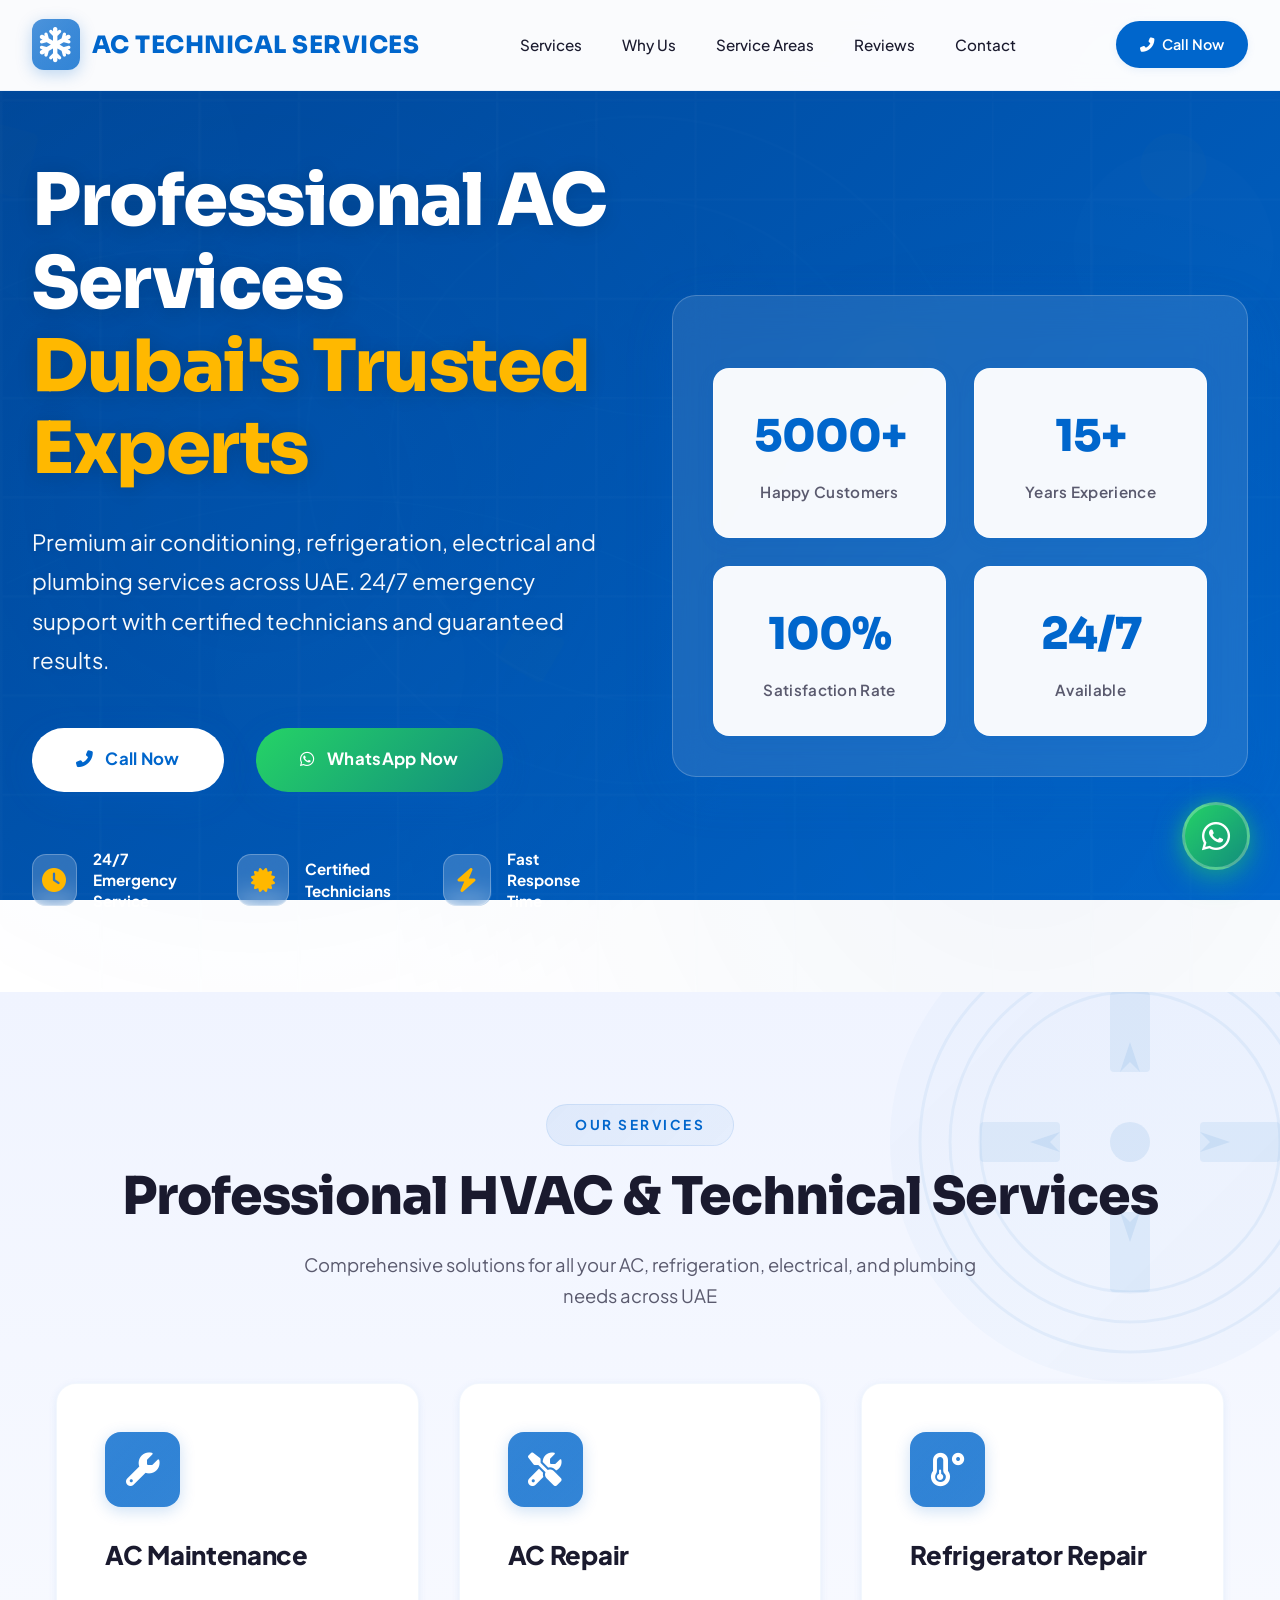
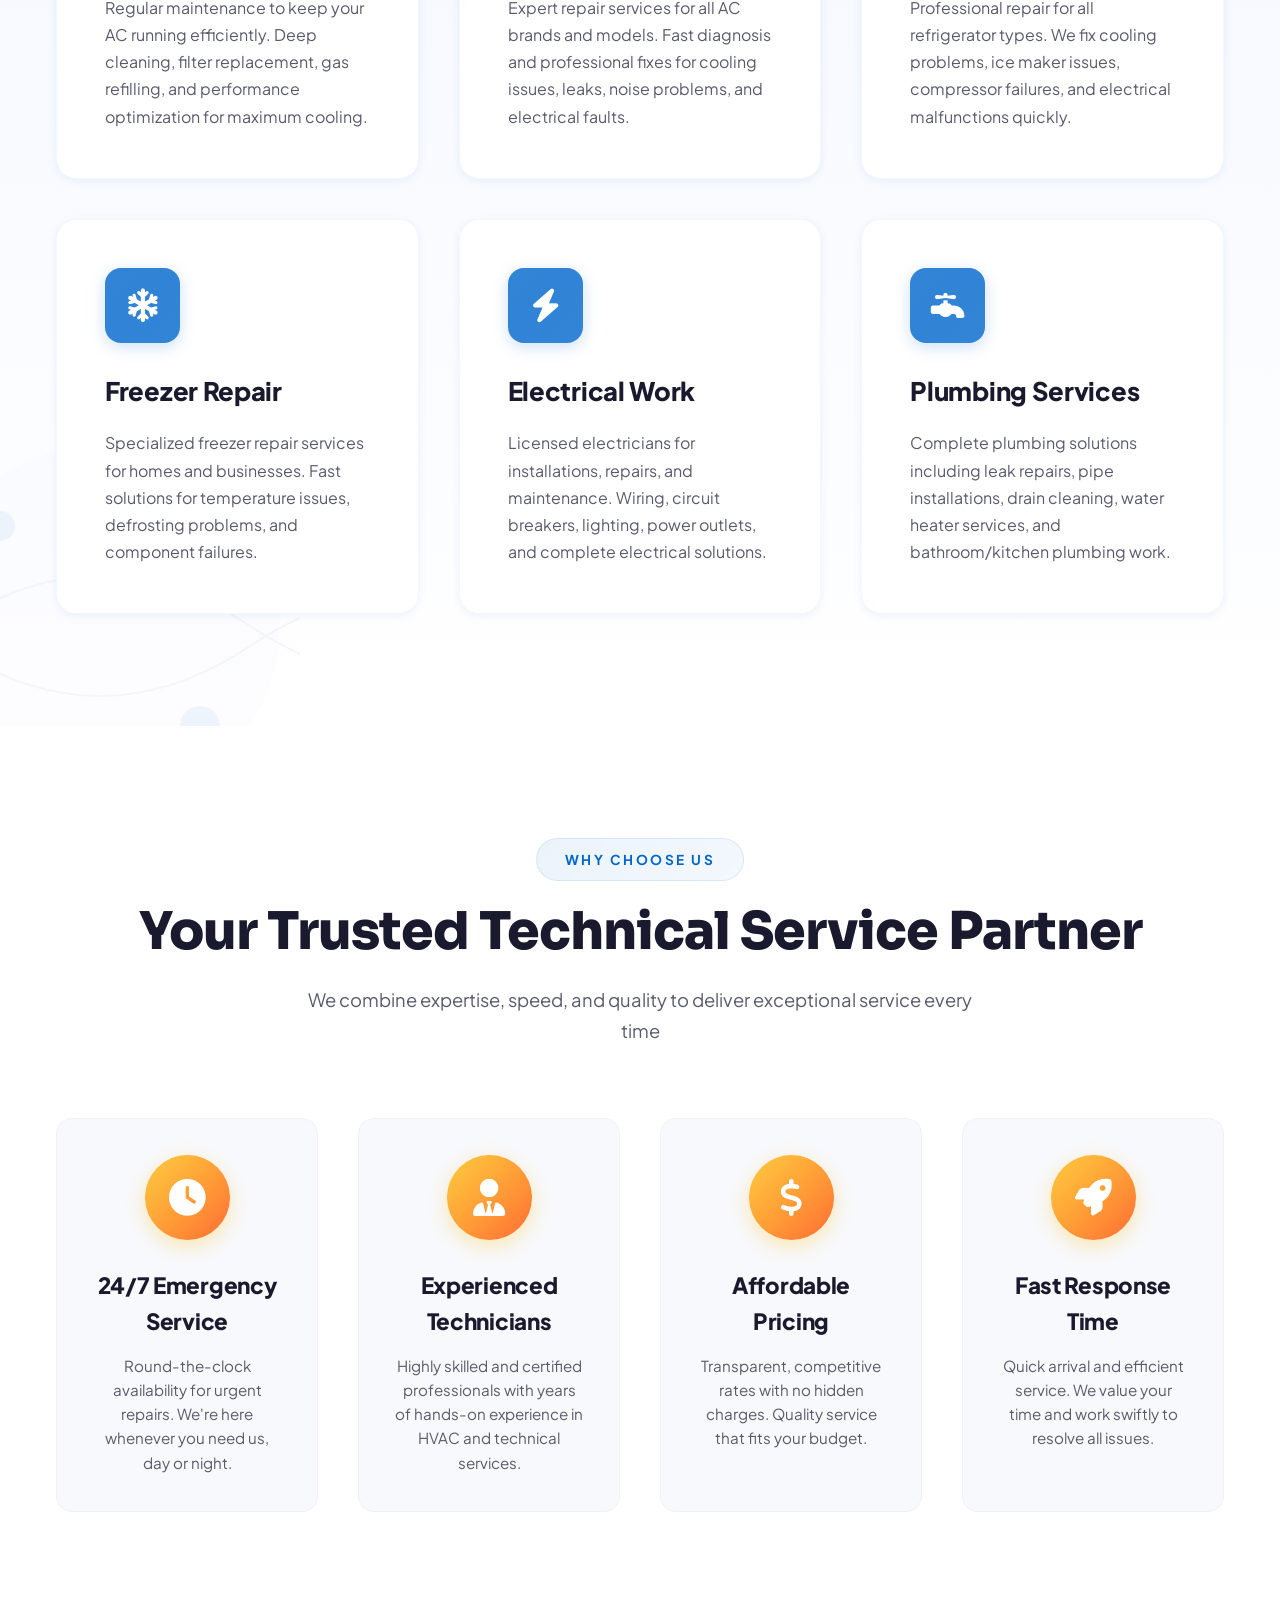
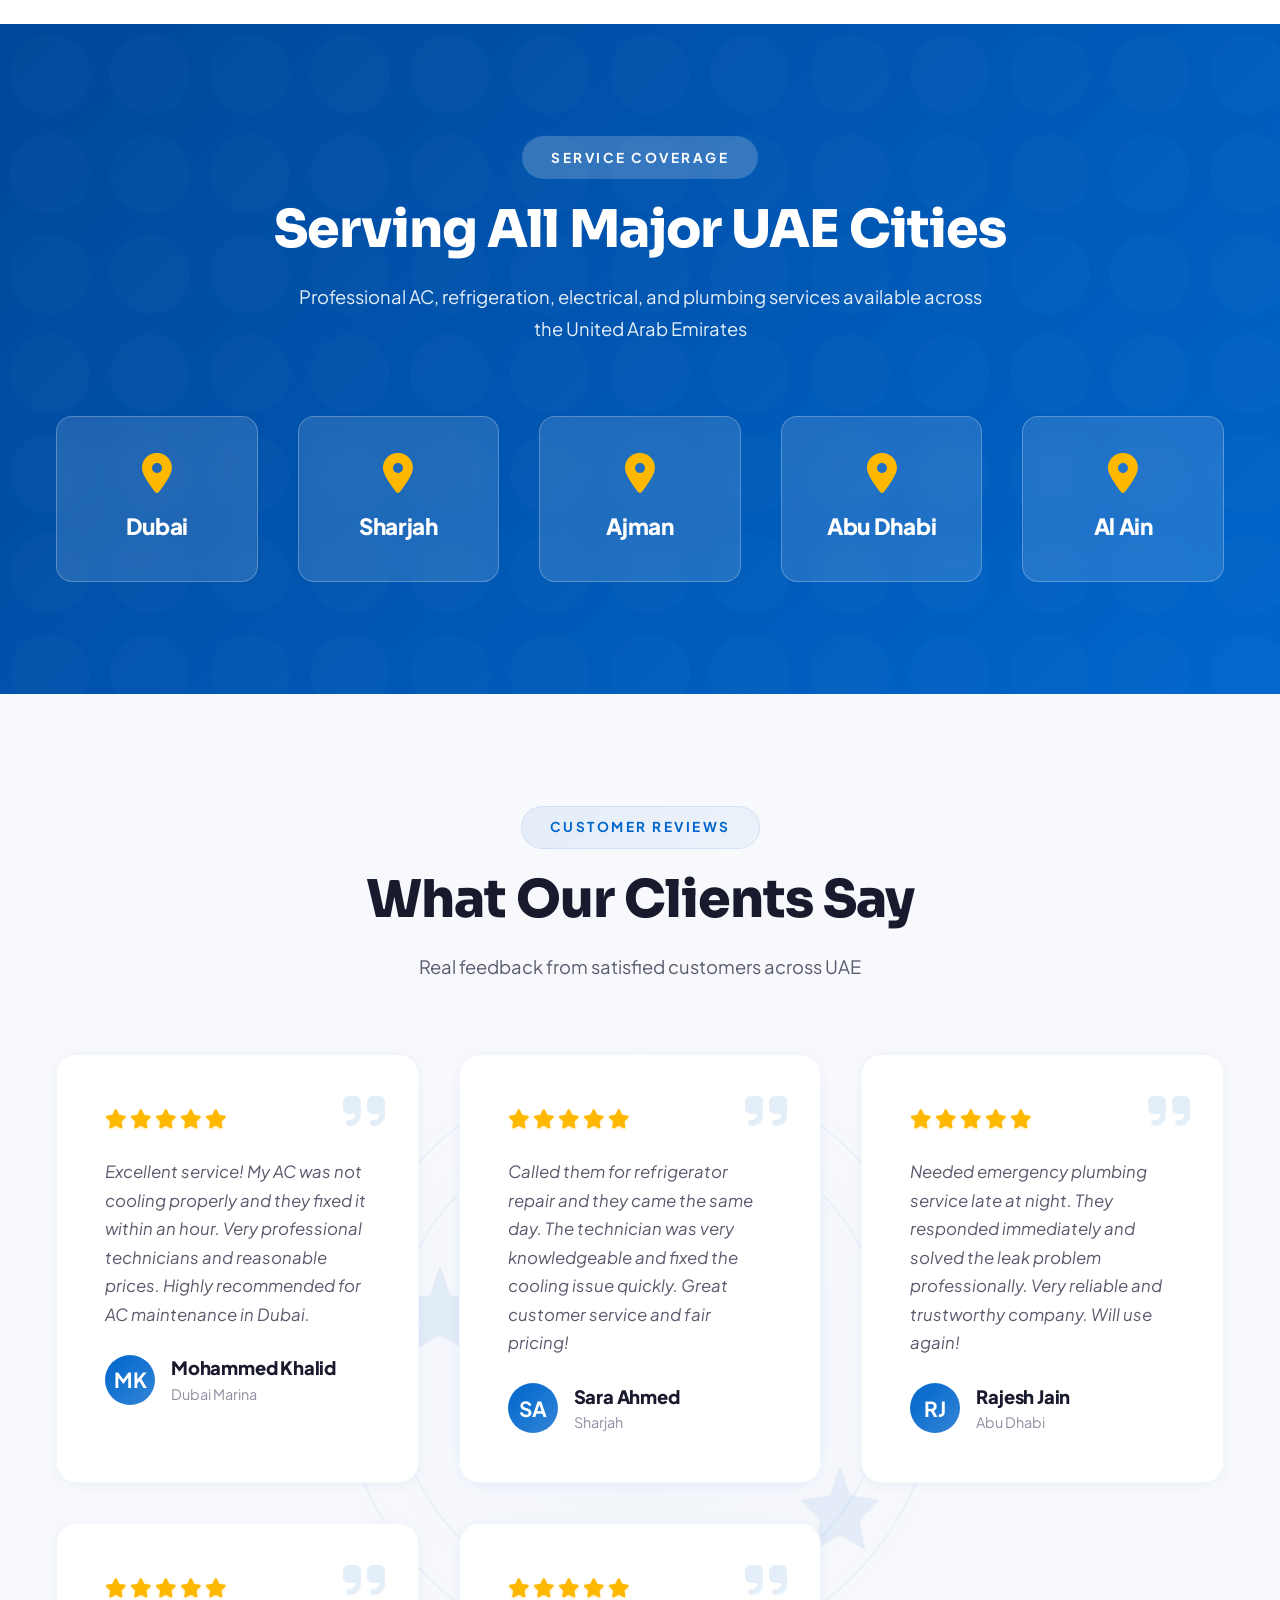
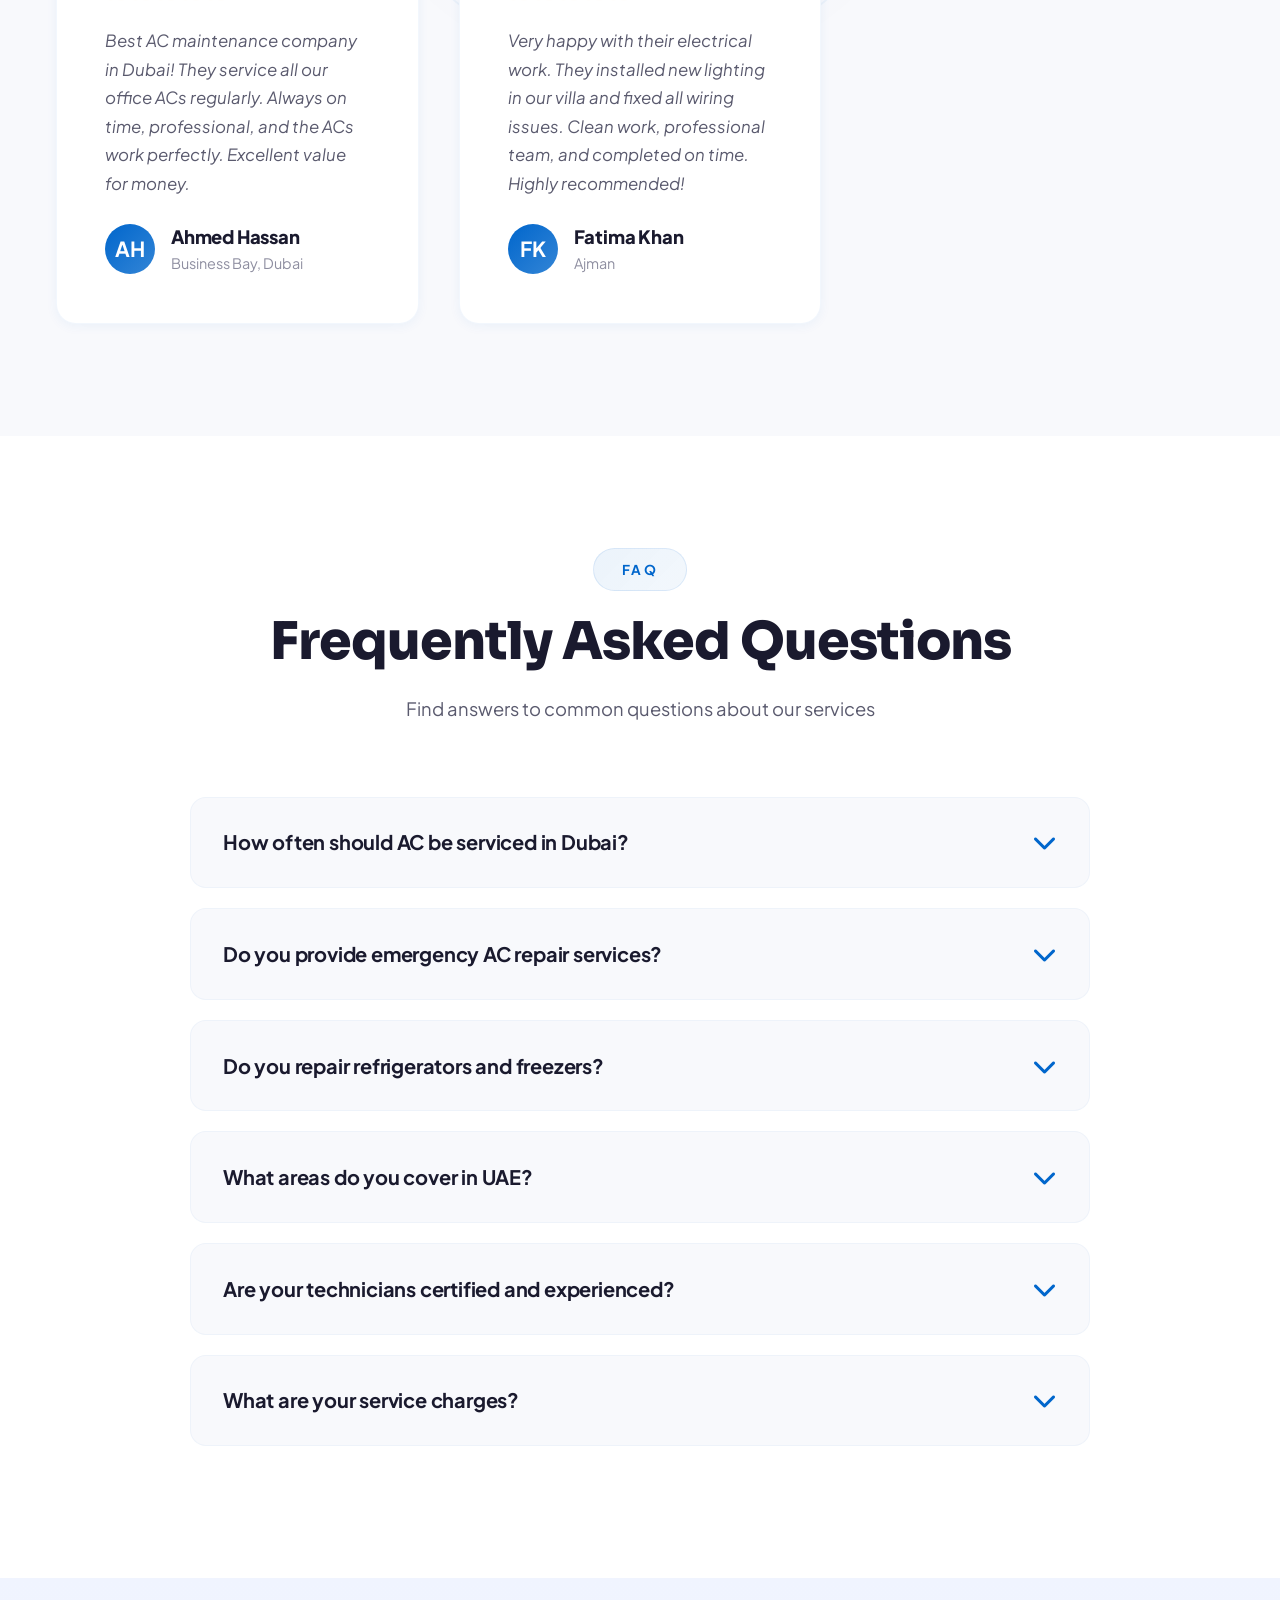
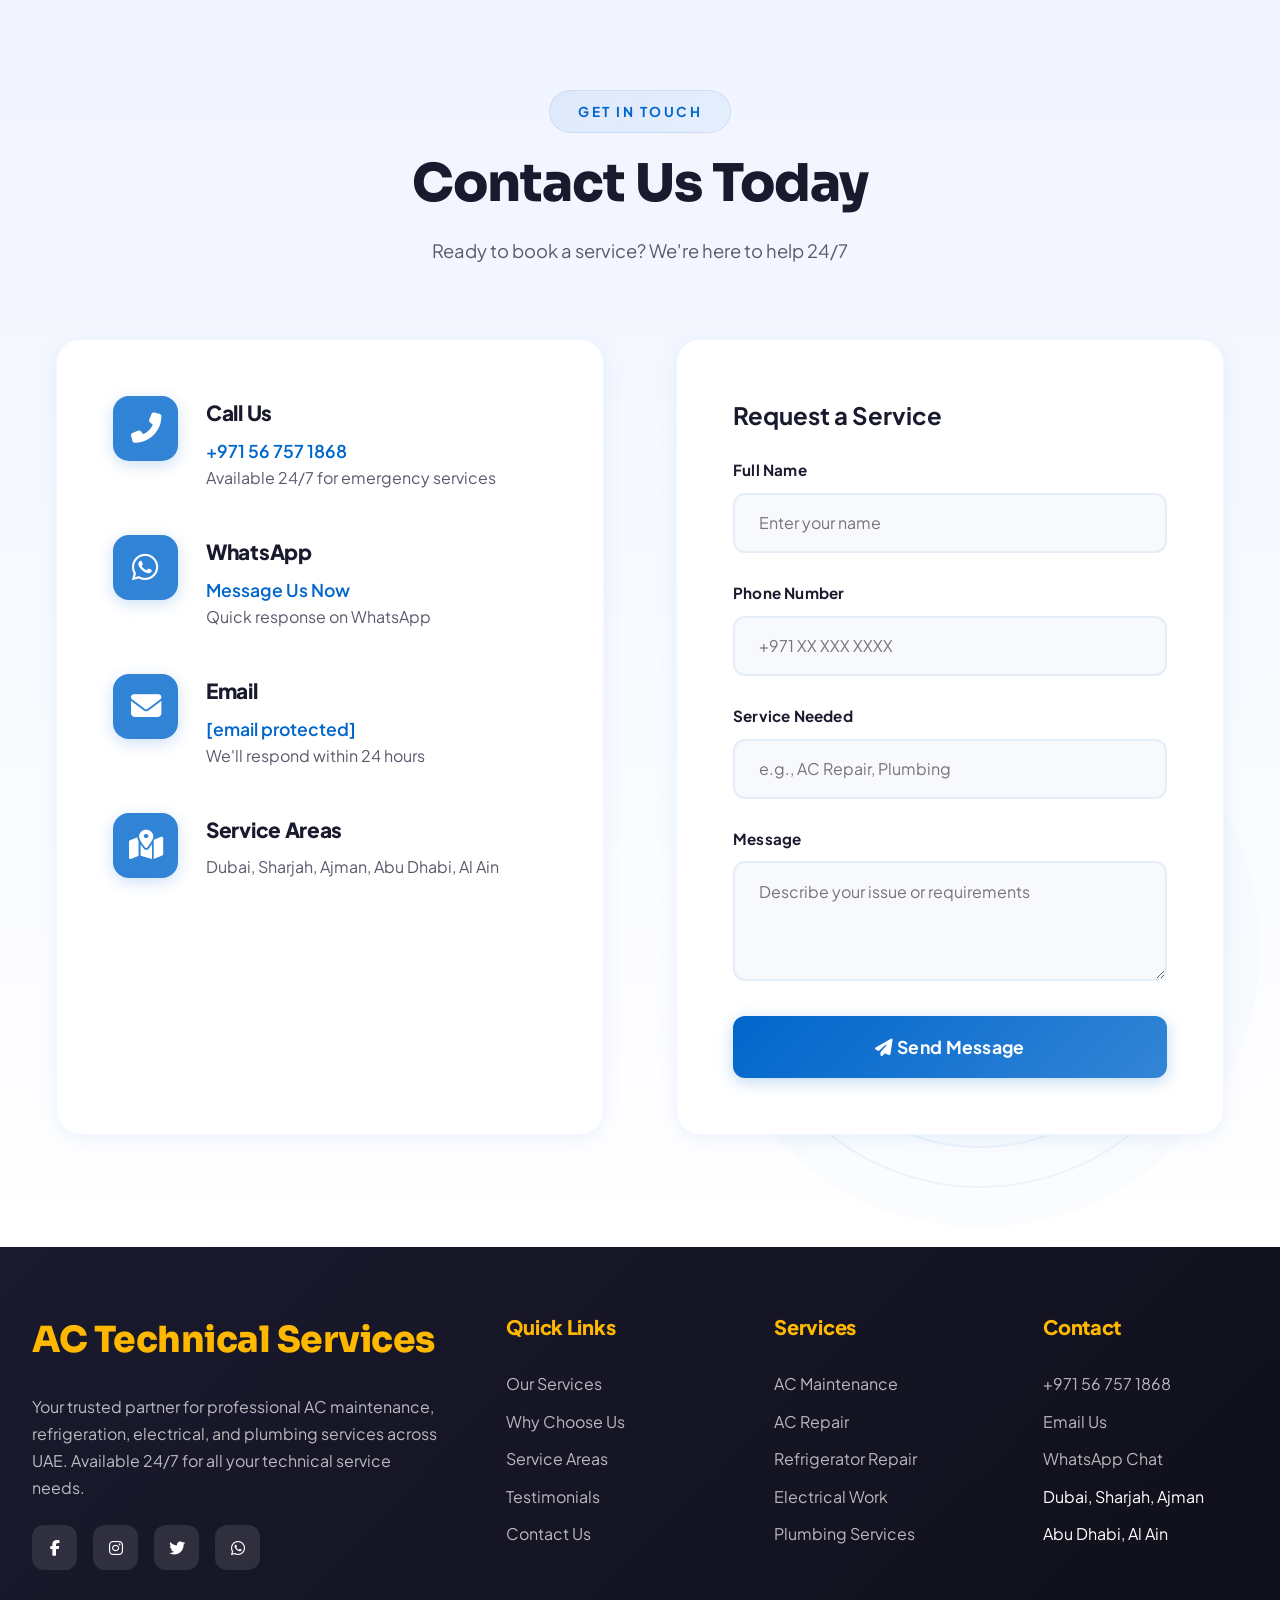
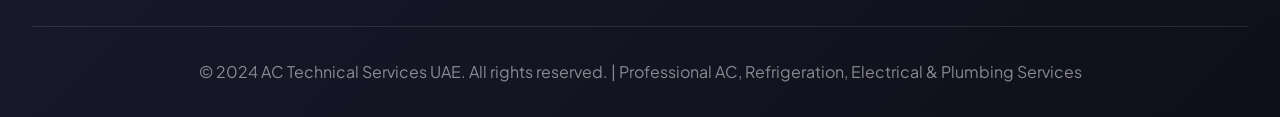
==== commit 2614b06b: "Update index.html" ====
--- a/index.html
+++ b/index.html
@@ -63,9 +63,25 @@
             border-bottom: 1px solid rgba(0, 102, 204, 0.06);
         }
 
+        header::after {
+            content: '';
+            position: absolute;
+            bottom: -1px;
+            left: 0;
+            right: 0;
+            height: 1px;
+            background: linear-gradient(90deg, transparent, rgba(0, 102, 204, 0.2), transparent);
+            opacity: 0;
+            transition: opacity 0.3s ease;
+        }
+
         header.scrolled {
             box-shadow: 0 4px 20px rgba(0, 102, 204, 0.12);
             background: rgba(255, 255, 255, 1);
+        }
+
+        header.scrolled::after {
+            opacity: 1;
         }
 
         nav {
@@ -93,10 +109,22 @@
         .logo i {
             font-size: 2.2rem;
             color: white;
-            background: linear-gradient(135deg, var(--primary-blue), var(--primary-light));
+            background: linear-gradient(135deg, var(--primary-blue) 0%, var(--primary-light) 100%);
             padding: 0.5rem;
             border-radius: 12px;
-            box-shadow: 0 4px 12px rgba(0, 102, 204, 0.2);
+            box-shadow: 0 4px 16px rgba(0, 102, 204, 0.25);
+            position: relative;
+        }
+
+        .logo i::after {
+            content: '';
+            position: absolute;
+            top: 0;
+            left: 0;
+            right: 0;
+            bottom: 0;
+            background: linear-gradient(135deg, rgba(255, 255, 255, 0.3) 0%, transparent 100%);
+            border-radius: 12px;
         }
 
         .nav-links {
@@ -172,7 +200,7 @@
         /* Hero Section */
         .hero {
             position: relative;
-            min-height: 100vh;
+            min-height: 105vh;
             display: flex;
             align-items: center;
             background: linear-gradient(135deg, rgba(0, 71, 153, 0.94), rgba(0, 102, 204, 0.90)), 
@@ -191,7 +219,10 @@
             left: 0;
             right: 0;
             bottom: 0;
-            background: url('data:image/svg+xml,<svg xmlns="http://www.w3.org/2000/svg" viewBox="0 0 100 100"><defs><pattern id="grid" width="10" height="10" patternUnits="userSpaceOnUse"><path d="M 10 0 L 0 0 0 10" fill="none" stroke="white" stroke-width="0.5" opacity="0.04"/></pattern></defs><rect width="100" height="100" fill="url(%23grid)"/></svg>');
+            background: 
+                radial-gradient(circle at 20% 50%, rgba(0, 102, 204, 0.15) 0%, transparent 50%),
+                radial-gradient(circle at 80% 80%, rgba(0, 71, 153, 0.12) 0%, transparent 50%),
+                url('data:image/svg+xml,<svg xmlns="http://www.w3.org/2000/svg" viewBox="0 0 100 100"><defs><pattern id="grid" width="10" height="10" patternUnits="userSpaceOnUse"><path d="M 10 0 L 0 0 0 10" fill="none" stroke="white" stroke-width="0.5" opacity="0.04"/></pattern></defs><rect width="100" height="100" fill="url(%23grid)"/></svg>');
             opacity: 0.4;
         }
 
@@ -199,7 +230,7 @@
             position: relative;
             max-width: 1320px;
             margin: 0 auto;
-            padding: 4rem 2rem;
+            padding: 5rem 2rem;
             z-index: 2;
         }
 
@@ -212,29 +243,31 @@
 
         .hero-text h1 {
             font-family: 'Sora', sans-serif;
-            font-size: 4rem;
+            font-size: 4.5rem;
             font-weight: 800;
             color: white;
             line-height: 1.15;
-            margin-bottom: 1.75rem;
-            letter-spacing: -1px;
+            margin-bottom: 2rem;
+            letter-spacing: -1.5px;
             animation: fadeInUp 0.8s ease;
+            text-shadow: 0 2px 20px rgba(0, 0, 0, 0.15);
         }
 
         .hero-text .subtitle {
-            font-size: 1.3rem;
-            color: rgba(255, 255, 255, 0.96);
-            margin-bottom: 2.5rem;
+            font-size: 1.4rem;
+            color: rgba(255, 255, 255, 0.97);
+            margin-bottom: 3rem;
             font-weight: 400;
-            line-height: 1.7;
+            line-height: 1.75;
             animation: fadeInUp 0.8s ease 0.2s backwards;
-            max-width: 600px;
+            max-width: 640px;
+            text-shadow: 0 1px 10px rgba(0, 0, 0, 0.1);
         }
 
         .hero-buttons {
             display: flex;
-            gap: 1.5rem;
-            margin-bottom: 3rem;
+            gap: 2rem;
+            margin-bottom: 3.5rem;
             flex-wrap: wrap;
             animation: fadeInUp 0.8s ease 0.4s backwards;
         }
@@ -256,12 +289,30 @@
         .btn-primary {
             background: white;
             color: var(--primary-blue);
+            position: relative;
+        }
+
+        .btn-primary::before {
+            content: '';
+            position: absolute;
+            top: 0;
+            left: 0;
+            right: 0;
+            bottom: 0;
+            background: linear-gradient(135deg, rgba(0, 102, 204, 0.1), rgba(51, 133, 214, 0.05));
+            border-radius: 50px;
+            opacity: 0;
+            transition: opacity 0.3s ease;
+        }
+
+        .btn-primary:hover::before {
+            opacity: 1;
         }
 
         .btn-primary:hover {
             transform: translateY(-3px);
             box-shadow: 0 12px 40px rgba(0, 102, 204, 0.25);
-            background: var(--bg-light);
+            background: white;
         }
 
         .btn-secondary {
@@ -278,7 +329,7 @@
         .trust-badges {
             display: grid;
             grid-template-columns: repeat(3, 1fr);
-            gap: 2rem;
+            gap: 2.5rem;
             animation: fadeInUp 0.8s ease 0.6s backwards;
         }
 
@@ -318,7 +369,7 @@
             background: rgba(255, 255, 255, 0.1);
             backdrop-filter: blur(20px);
             border-radius: 24px;
-            padding: 2rem;
+            padding: 2.5rem;
             border: 1px solid rgba(255, 255, 255, 0.2);
             box-shadow: var(--shadow-xl);
         }
@@ -326,13 +377,13 @@
         .stats-grid {
             display: grid;
             grid-template-columns: repeat(2, 1fr);
-            gap: 1.5rem;
+            gap: 1.75rem;
             margin-top: 2rem;
         }
 
         .stat-card {
             background: rgba(255, 255, 255, 0.96);
-            padding: 1.75rem;
+            padding: 2rem;
             border-radius: 16px;
             text-align: center;
             box-shadow: 0 4px 16px rgba(0, 102, 204, 0.15);
@@ -347,17 +398,19 @@
 
         .stat-number {
             font-family: 'Sora', sans-serif;
-            font-size: 2.5rem;
+            font-size: 2.75rem;
             font-weight: 800;
             color: var(--primary-blue);
             display: block;
             margin-bottom: 0.5rem;
+            letter-spacing: -1px;
         }
 
         .stat-label {
-            font-size: 0.9rem;
+            font-size: 0.95rem;
             color: var(--text-gray);
-            font-weight: 500;
+            font-weight: 600;
+            letter-spacing: 0.3px;
         }
 
         @keyframes fadeInUp {
@@ -397,11 +450,12 @@
             right: -100px;
             width: 500px;
             height: 500px;
-            background: url('data:image/svg+xml,<svg xmlns="http://www.w3.org/2000/svg" width="500" height="500" viewBox="0 0 500 500"><defs><linearGradient id="acGrad" x1="0%" y1="0%" x2="100%" y2="100%"><stop offset="0%" style="stop-color:%230066CC;stop-opacity:0.04" /><stop offset="100%" style="stop-color:%233385D6;stop-opacity:0.06" /></linearGradient></defs><circle cx="250" cy="250" r="240" fill="url(%23acGrad)"/><g opacity="0.12" stroke="%230066CC" stroke-width="3" fill="none"><circle cx="250" cy="250" r="150"/><circle cx="250" cy="250" r="180"/><circle cx="250" cy="250" r="210"/></g><g opacity="0.15" fill="%230066CC"><rect x="230" y="100" width="40" height="80" rx="4"/><rect x="230" y="320" width="40" height="80" rx="4"/><rect x="100" y="230" width="80" height="40" rx="4"/><rect x="320" y="230" width="80" height="40" rx="4"/></g><g opacity="0.18" fill="%23FFB800"><circle cx="250" cy="250" r="20"/><path d="M250,150 L260,180 L250,170 L240,180 Z"/><path d="M250,350 L260,320 L250,330 L240,320 Z"/><path d="M150,250 L180,260 L170,250 L180,240 Z"/><path d="M350,250 L320,260 L330,250 L320,240 Z"/></g></svg>');
+            background: url('data:image/svg+xml,<svg xmlns="http://www.w3.org/2000/svg" width="500" height="500" viewBox="0 0 500 500"><defs><linearGradient id="acGrad" x1="0%" y1="0%" x2="100%" y2="100%"><stop offset="0%" style="stop-color:%230066CC;stop-opacity:0.04" /><stop offset="100%" style="stop-color:%233385D6;stop-opacity:0.06" /></linearGradient></defs><circle cx="250" cy="250" r="240" fill="url(%23acGrad)"/><g opacity="0.12" stroke="%230066CC" stroke-width="3" fill="none"><circle cx="250" cy="250" r="150"/><circle cx="250" cy="250" r="180"/><circle cx="250" cy="250" r="210"/></g><g opacity="0.15" fill="%230066CC"><rect x="230" y="100" width="40" height="80" rx="4"/><rect x="230" y="320" width="40" height="80" rx="4"/><rect x="100" y="230" width="80" height="40" rx="4"/><rect x="320" y="230" width="80" height="40" rx="4"/></g><g opacity="0.18" fill="%230066CC"><circle cx="250" cy="250" r="20"/><path d="M250,150 L260,180 L250,170 L240,180 Z"/><path d="M250,350 L260,320 L250,330 L240,320 Z"/><path d="M150,250 L180,260 L170,250 L180,240 Z"/><path d="M350,250 L320,260 L330,250 L320,240 Z"/></g></svg>');
             background-size: contain;
             background-repeat: no-repeat;
             opacity: 0.5;
             pointer-events: none;
+            filter: saturate(0.95) hue-rotate(-2deg);
         }
 
         .services::after {
@@ -411,11 +465,12 @@
             left: -100px;
             width: 400px;
             height: 400px;
-            background: url('data:image/svg+xml,<svg xmlns="http://www.w3.org/2000/svg" width="400" height="400" viewBox="0 0 400 400"><circle cx="200" cy="200" r="180" fill="%230066CC" opacity="0.025"/><g opacity="0.12" fill="none" stroke="%230066CC" stroke-width="2"><path d="M50,200 Q200,100 350,200 T650,200"/><path d="M50,220 Q200,320 350,220 T650,220"/></g><g opacity="0.15" fill="%23FFB800"><circle cx="100" cy="100" r="15"/><circle cx="300" cy="300" r="20"/><circle cx="300" cy="100" r="12"/></g></svg>');
+            background: url('data:image/svg+xml,<svg xmlns="http://www.w3.org/2000/svg" width="400" height="400" viewBox="0 0 400 400"><circle cx="200" cy="200" r="180" fill="%230066CC" opacity="0.025"/><g opacity="0.12" fill="none" stroke="%230066CC" stroke-width="2"><path d="M50,200 Q200,100 350,200 T650,200"/><path d="M50,220 Q200,320 350,220 T650,220"/></g><g opacity="0.15" fill="%230066CC"><circle cx="100" cy="100" r="15"/><circle cx="300" cy="300" r="20"/><circle cx="300" cy="100" r="12"/></g></svg>');
             background-size: contain;
             background-repeat: no-repeat;
             opacity: 0.4;
             pointer-events: none;
+            filter: saturate(0.95) hue-rotate(-2deg);
         }
 
         .container {
@@ -439,18 +494,19 @@
             text-transform: uppercase;
             letter-spacing: 2.5px;
             margin-bottom: 1.25rem;
-            background: rgba(0, 102, 204, 0.08);
+            background: linear-gradient(135deg, rgba(0, 102, 204, 0.08), rgba(51, 133, 214, 0.06));
             padding: 0.6rem 1.75rem;
             border-radius: 50px;
+            border: 1px solid rgba(0, 102, 204, 0.1);
         }
 
         .section-title {
             font-family: 'Sora', sans-serif;
-            font-size: 3rem;
+            font-size: 3.25rem;
             font-weight: 800;
             color: var(--text-dark);
             margin-bottom: 1.25rem;
-            letter-spacing: -0.5px;
+            letter-spacing: -1px;
             line-height: 1.2;
         }
 
@@ -465,7 +521,7 @@
         .services-grid {
             display: grid;
             grid-template-columns: repeat(3, 1fr);
-            gap: 2rem;
+            gap: 2.5rem;
             position: relative;
             z-index: 1;
         }
@@ -473,7 +529,7 @@
         .service-card {
             background: white;
             border-radius: 20px;
-            padding: 2.5rem;
+            padding: 3rem;
             box-shadow: var(--shadow-sm);
             transition: all 0.4s cubic-bezier(0.4, 0, 0.2, 1);
             position: relative;
@@ -504,29 +560,43 @@
         }
 
         .service-icon {
-            width: 70px;
-            height: 70px;
-            background: linear-gradient(135deg, var(--primary-blue), var(--primary-light));
+            width: 75px;
+            height: 75px;
+            background: linear-gradient(135deg, var(--primary-blue) 0%, var(--primary-light) 100%);
             border-radius: 16px;
             display: flex;
             align-items: center;
             justify-content: center;
-            font-size: 2rem;
+            font-size: 2.1rem;
             color: white;
-            margin-bottom: 1.5rem;
+            margin-bottom: 1.75rem;
             transition: all 0.4s ease;
+            box-shadow: 0 4px 16px rgba(0, 102, 204, 0.2);
+            position: relative;
+        }
+
+        .service-icon::after {
+            content: '';
+            position: absolute;
+            top: 0;
+            left: 0;
+            right: 0;
+            bottom: 0;
+            background: linear-gradient(135deg, rgba(255, 255, 255, 0.2) 0%, transparent 100%);
+            border-radius: 16px;
         }
 
         .service-card:hover .service-icon {
             transform: scale(1.08) rotate(3deg);
-            box-shadow: 0 6px 20px rgba(0, 102, 204, 0.25);
+            box-shadow: 0 8px 28px rgba(0, 102, 204, 0.35);
         }
 
         .service-card h3 {
-            font-size: 1.5rem;
-            font-weight: 700;
+            font-size: 1.6rem;
+            font-weight: 800;
             color: var(--text-dark);
-            margin-bottom: 1rem;
+            margin-bottom: 1.1rem;
+            letter-spacing: -0.3px;
         }
 
         .service-card p {
@@ -544,7 +614,7 @@
         .features-grid {
             display: grid;
             grid-template-columns: repeat(4, 1fr);
-            gap: 2rem;
+            gap: 2.5rem;
             margin-top: 3rem;
         }
 
@@ -565,24 +635,37 @@
         }
 
         .feature-icon {
-            width: 80px;
-            height: 80px;
-            background: linear-gradient(135deg, var(--accent-gold), var(--accent-orange));
+            width: 85px;
+            height: 85px;
+            background: linear-gradient(135deg, var(--accent-gold) 0%, var(--accent-orange) 100%);
             border-radius: 50%;
             display: flex;
             align-items: center;
             justify-content: center;
-            font-size: 2.2rem;
+            font-size: 2.3rem;
             color: white;
-            margin: 0 auto 1.5rem;
-            box-shadow: var(--shadow-md);
+            margin: 0 auto 1.75rem;
+            box-shadow: 0 6px 20px rgba(255, 184, 0, 0.3);
+            position: relative;
+        }
+
+        .feature-icon::after {
+            content: '';
+            position: absolute;
+            top: 0;
+            left: 0;
+            right: 0;
+            bottom: 0;
+            background: linear-gradient(135deg, rgba(255, 255, 255, 0.25) 0%, transparent 100%);
+            border-radius: 50%;
         }
 
         .feature-card h3 {
-            font-size: 1.3rem;
-            font-weight: 700;
+            font-size: 1.4rem;
+            font-weight: 800;
             color: var(--text-dark);
-            margin-bottom: 0.75rem;
+            margin-bottom: 0.85rem;
+            letter-spacing: -0.3px;
         }
 
         .feature-card p {
@@ -615,7 +698,7 @@
         .areas-grid {
             display: grid;
             grid-template-columns: repeat(5, 1fr);
-            gap: 2rem;
+            gap: 2.5rem;
             margin-top: 3rem;
             position: relative;
         }
@@ -627,13 +710,32 @@
             border-radius: 16px;
             text-align: center;
             border: 1px solid rgba(255, 255, 255, 0.25);
-            transition: all 0.3s cubic-bezier(0.4, 0, 0.2, 1);
+            transition: all 0.4s cubic-bezier(0.4, 0, 0.2, 1);
+            position: relative;
+            overflow: hidden;
+        }
+
+        .area-card::before {
+            content: '';
+            position: absolute;
+            top: 0;
+            left: 0;
+            right: 0;
+            bottom: 0;
+            background: linear-gradient(135deg, rgba(255, 255, 255, 0.1), transparent);
+            opacity: 0;
+            transition: opacity 0.4s ease;
+        }
+
+        .area-card:hover::before {
+            opacity: 1;
         }
 
         .area-card:hover {
-            background: rgba(255, 255, 255, 0.18);
-            transform: translateY(-6px);
-            box-shadow: 0 8px 24px rgba(0, 0, 0, 0.15);
+            background: rgba(255, 255, 255, 0.2);
+            transform: translateY(-8px);
+            box-shadow: 0 12px 32px rgba(0, 0, 0, 0.2);
+            border-color: rgba(255, 255, 255, 0.35);
         }
 
         .area-card i {
@@ -644,8 +746,9 @@
         }
 
         .area-card h3 {
-            font-size: 1.3rem;
-            font-weight: 700;
+            font-size: 1.4rem;
+            font-weight: 800;
+            letter-spacing: -0.3px;
         }
 
         /* Testimonials */
@@ -664,18 +767,19 @@
             transform: translate(-50%, -50%);
             width: 800px;
             height: 800px;
-            background: url('data:image/svg+xml,<svg xmlns="http://www.w3.org/2000/svg" width="800" height="800" viewBox="0 0 800 800"><defs><radialGradient id="starGrad"><stop offset="0%" style="stop-color:%23FFB800;stop-opacity:0.06" /><stop offset="100%" style="stop-color:%23FFB800;stop-opacity:0" /></radialGradient></defs><circle cx="400" cy="400" r="350" fill="url(%23starGrad)"/><g opacity="0.12" fill="%23FFB800"><path d="M400,150 L420,210 L480,220 L430,260 L445,320 L400,290 L355,320 L370,260 L320,220 L380,210 Z"/><path d="M200,300 L210,330 L240,335 L220,355 L225,385 L200,370 L175,385 L180,355 L160,335 L190,330 Z"/><path d="M600,500 L610,530 L640,535 L620,555 L625,585 L600,570 L575,585 L580,555 L560,535 L590,530 Z"/></g><g opacity="0.08" stroke="%230066CC" stroke-width="2" fill="none"><circle cx="400" cy="400" r="250"/><circle cx="400" cy="400" r="300"/></g></svg>');
+            background: url('data:image/svg+xml,<svg xmlns="http://www.w3.org/2000/svg" width="800" height="800" viewBox="0 0 800 800"><defs><radialGradient id="starGrad"><stop offset="0%" style="stop-color:%230066CC;stop-opacity:0.06" /><stop offset="100%" style="stop-color:%230066CC;stop-opacity:0" /></radialGradient></defs><circle cx="400" cy="400" r="350" fill="url(%23starGrad)"/><g opacity="0.12" fill="%230066CC"><path d="M400,150 L420,210 L480,220 L430,260 L445,320 L400,290 L355,320 L370,260 L320,220 L380,210 Z"/><path d="M200,300 L210,330 L240,335 L220,355 L225,385 L200,370 L175,385 L180,355 L160,335 L190,330 Z"/><path d="M600,500 L610,530 L640,535 L620,555 L625,585 L600,570 L575,585 L580,555 L560,535 L590,530 Z"/></g><g opacity="0.08" stroke="%230066CC" stroke-width="2" fill="none"><circle cx="400" cy="400" r="250"/><circle cx="400" cy="400" r="300"/></g></svg>');
             background-size: contain;
             background-repeat: no-repeat;
             opacity: 0.6;
             pointer-events: none;
             z-index: 0;
+            filter: saturate(0.95) hue-rotate(-2deg);
         }
 
         .testimonials-grid {
             display: grid;
             grid-template-columns: repeat(3, 1fr);
-            gap: 2rem;
+            gap: 2.5rem;
             margin-top: 3rem;
             position: relative;
             z-index: 1;
@@ -683,18 +787,35 @@
 
         .testimonial-card {
             background: white;
-            padding: 2.75rem;
+            padding: 3rem;
             border-radius: 20px;
-            box-shadow: var(--shadow-sm);
-            transition: all 0.3s ease;
+            box-shadow: 0 2px 12px rgba(0, 102, 204, 0.06);
+            transition: all 0.4s cubic-bezier(0.4, 0, 0.2, 1);
             position: relative;
             border: 1px solid rgba(0, 102, 204, 0.05);
         }
 
+        .testimonial-card::before {
+            content: '';
+            position: absolute;
+            top: 0;
+            left: 0;
+            right: 0;
+            bottom: 0;
+            background: linear-gradient(135deg, rgba(0, 102, 204, 0.02), transparent);
+            border-radius: 20px;
+            opacity: 0;
+            transition: opacity 0.4s ease;
+        }
+
+        .testimonial-card:hover::before {
+            opacity: 1;
+        }
+
         .testimonial-card:hover {
-            box-shadow: 0 8px 32px rgba(0, 102, 204, 0.15);
-            transform: translateY(-6px);
-            border-color: rgba(0, 102, 204, 0.08);
+            box-shadow: 0 12px 40px rgba(0, 102, 204, 0.18);
+            transform: translateY(-8px);
+            border-color: rgba(0, 102, 204, 0.1);
         }
 
         .quote-icon {
@@ -710,6 +831,7 @@
             color: var(--accent-gold);
             font-size: 1.2rem;
             margin-bottom: 1.5rem;
+            text-shadow: 0 1px 3px rgba(255, 184, 0, 0.3);
         }
 
         .testimonial-text {
@@ -740,9 +862,10 @@
         }
 
         .author-info h4 {
-            font-weight: 700;
+            font-weight: 800;
             color: var(--text-dark);
-            font-size: 1.1rem;
+            font-size: 1.15rem;
+            letter-spacing: -0.2px;
         }
 
         .author-info p {
@@ -786,10 +909,11 @@
         }
 
         .faq-question h3 {
-            font-size: 1.2rem;
-            font-weight: 600;
+            font-size: 1.25rem;
+            font-weight: 700;
             color: var(--text-dark);
             margin: 0;
+            letter-spacing: -0.2px;
         }
 
         .faq-icon {
@@ -833,17 +957,18 @@
             right: 0;
             width: 600px;
             height: 600px;
-            background: url('data:image/svg+xml,<svg xmlns="http://www.w3.org/2000/svg" width="600" height="600" viewBox="0 0 600 600"><defs><linearGradient id="toolGrad" x1="0%" y1="0%" x2="100%" y2="100%"><stop offset="0%" style="stop-color:%230066CC;stop-opacity:0.04" /><stop offset="100%" style="stop-color:%230066CC;stop-opacity:0.02" /></linearGradient></defs><circle cx="300" cy="300" r="280" fill="url(%23toolGrad)"/><g opacity="0.1" fill="%230066CC"><circle cx="450" cy="200" r="80"/><circle cx="150" cy="400" r="60"/></g><g opacity="0.12" stroke="%230066CC" stroke-width="3" fill="none"><path d="M100,300 L200,250 L300,300 L400,250 L500,300"/><path d="M100,350 Q300,250 500,350"/></g><g opacity="0.15" fill="%23FFB800"><rect x="200" y="150" width="30" height="100" rx="5" transform="rotate(25 215 200)"/><rect x="350" y="350" width="25" height="80" rx="4" transform="rotate(-15 362 390)"/><circle cx="250" cy="450" r="20"/><circle cx="400" cy="180" r="15"/></g><g opacity="0.08" fill="none" stroke="%230066CC" stroke-width="2"><circle cx="300" cy="300" r="200"/><circle cx="300" cy="300" r="240"/></g></svg>');
+            background: url('data:image/svg+xml,<svg xmlns="http://www.w3.org/2000/svg" width="600" height="600" viewBox="0 0 600 600"><defs><linearGradient id="toolGrad" x1="0%" y1="0%" x2="100%" y2="100%"><stop offset="0%" style="stop-color:%230066CC;stop-opacity:0.04" /><stop offset="100%" style="stop-color:%230066CC;stop-opacity:0.02" /></linearGradient></defs><circle cx="300" cy="300" r="280" fill="url(%23toolGrad)"/><g opacity="0.1" fill="%230066CC"><circle cx="450" cy="200" r="80"/><circle cx="150" cy="400" r="60"/></g><g opacity="0.12" stroke="%230066CC" stroke-width="3" fill="none"><path d="M100,300 L200,250 L300,300 L400,250 L500,300"/><path d="M100,350 Q300,250 500,350"/></g><g opacity="0.15" fill="%230066CC"><rect x="200" y="150" width="30" height="100" rx="5" transform="rotate(25 215 200)"/><rect x="350" y="350" width="25" height="80" rx="4" transform="rotate(-15 362 390)"/><circle cx="250" cy="450" r="20"/><circle cx="400" cy="180" r="15"/></g><g opacity="0.08" fill="none" stroke="%230066CC" stroke-width="2"><circle cx="300" cy="300" r="200"/><circle cx="300" cy="300" r="240"/></g></svg>');
             background-size: contain;
             background-repeat: no-repeat;
             opacity: 0.7;
             pointer-events: none;
+            filter: saturate(0.95) hue-rotate(-2deg);
         }
 
         .contact-grid {
             display: grid;
             grid-template-columns: 1fr 1fr;
-            gap: 4rem;
+            gap: 4.5rem;
             margin-top: 3rem;
             position: relative;
             z-index: 1;
@@ -851,7 +976,7 @@
 
         .contact-info {
             background: white;
-            padding: 3rem;
+            padding: 3.5rem;
             border-radius: 24px;
             box-shadow: 0 4px 20px rgba(0, 102, 204, 0.08);
             border: 1px solid rgba(0, 102, 204, 0.05);
@@ -860,28 +985,42 @@
         .contact-item {
             display: flex;
             align-items: flex-start;
-            gap: 1.5rem;
-            margin-bottom: 2.5rem;
+            gap: 1.75rem;
+            margin-bottom: 2.75rem;
         }
 
         .contact-item-icon {
-            width: 60px;
-            height: 60px;
-            background: linear-gradient(135deg, var(--primary-blue), var(--primary-light));
+            width: 65px;
+            height: 65px;
+            background: linear-gradient(135deg, var(--primary-blue) 0%, var(--primary-light) 100%);
             border-radius: 16px;
             display: flex;
             align-items: center;
             justify-content: center;
-            font-size: 1.8rem;
+            font-size: 1.9rem;
             color: white;
             flex-shrink: 0;
+            box-shadow: 0 4px 16px rgba(0, 102, 204, 0.2);
+            position: relative;
+        }
+
+        .contact-item-icon::after {
+            content: '';
+            position: absolute;
+            top: 0;
+            left: 0;
+            right: 0;
+            bottom: 0;
+            background: linear-gradient(135deg, rgba(255, 255, 255, 0.2) 0%, transparent 100%);
+            border-radius: 16px;
         }
 
         .contact-item-content h3 {
-            font-size: 1.2rem;
-            font-weight: 700;
+            font-size: 1.3rem;
+            font-weight: 800;
             color: var(--text-dark);
             margin-bottom: 0.5rem;
+            letter-spacing: -0.3px;
         }
 
         .contact-item-content p {
@@ -903,21 +1042,23 @@
 
         .contact-form {
             background: white;
-            padding: 3rem;
+            padding: 3.5rem;
             border-radius: 24px;
             box-shadow: 0 4px 20px rgba(0, 102, 204, 0.08);
             border: 1px solid rgba(0, 102, 204, 0.05);
         }
 
         .form-group {
-            margin-bottom: 1.5rem;
+            margin-bottom: 1.75rem;
         }
 
         .form-group label {
             display: block;
-            font-weight: 600;
+            font-weight: 700;
             color: var(--text-dark);
-            margin-bottom: 0.5rem;
+            margin-bottom: 0.65rem;
+            font-size: 0.95rem;
+            letter-spacing: 0.2px;
         }
 
         .form-group input,
@@ -982,16 +1123,17 @@
             margin: 0 auto;
             display: grid;
             grid-template-columns: 2fr 1fr 1fr 1fr;
-            gap: 3rem;
-            margin-bottom: 3rem;
+            gap: 4rem;
+            margin-bottom: 3.5rem;
         }
 
         .footer-about h3 {
             font-family: 'Sora', sans-serif;
-            font-size: 2rem;
+            font-size: 2.25rem;
             font-weight: 800;
-            margin-bottom: 1rem;
+            margin-bottom: 1.5rem;
             color: var(--accent-gold);
+            letter-spacing: -0.5px;
         }
 
         .footer-about p {
@@ -1024,10 +1166,11 @@
         }
 
         .footer-links h4 {
-            font-size: 1.2rem;
-            font-weight: 700;
-            margin-bottom: 1.5rem;
+            font-size: 1.25rem;
+            font-weight: 800;
+            margin-bottom: 1.75rem;
             color: var(--accent-gold);
+            letter-spacing: -0.3px;
         }
 
         .footer-links ul {
@@ -1071,26 +1214,40 @@
             justify-content: center;
             color: white;
             font-size: 2rem;
-            box-shadow: 0 6px 24px rgba(37, 211, 102, 0.45);
+            box-shadow: 0 8px 28px rgba(37, 211, 102, 0.5);
             z-index: 999;
             cursor: pointer;
             transition: all 0.3s cubic-bezier(0.4, 0, 0.2, 1);
             text-decoration: none;
-            animation: pulse 2s infinite;
+            animation: pulseGlow 2s infinite;
             border: 3px solid rgba(255, 255, 255, 0.3);
         }
 
+        .whatsapp-float::before {
+            content: '';
+            position: absolute;
+            top: -3px;
+            left: -3px;
+            right: -3px;
+            bottom: -3px;
+            background: linear-gradient(135deg, #25D366, #128C7E);
+            border-radius: 50%;
+            z-index: -1;
+            opacity: 0.3;
+            filter: blur(8px);
+        }
+
         .whatsapp-float:hover {
-            transform: scale(1.12);
-            box-shadow: 0 8px 32px rgba(37, 211, 102, 0.6);
-        }
-
-        @keyframes pulse {
+            transform: scale(1.15);
+            box-shadow: 0 12px 40px rgba(37, 211, 102, 0.65);
+        }
+
+        @keyframes pulseGlow {
             0%, 100% {
-                transform: scale(1);
+                box-shadow: 0 8px 28px rgba(37, 211, 102, 0.5);
             }
             50% {
-                transform: scale(1.06);
+                box-shadow: 0 8px 36px rgba(37, 211, 102, 0.65);
             }
         }
 
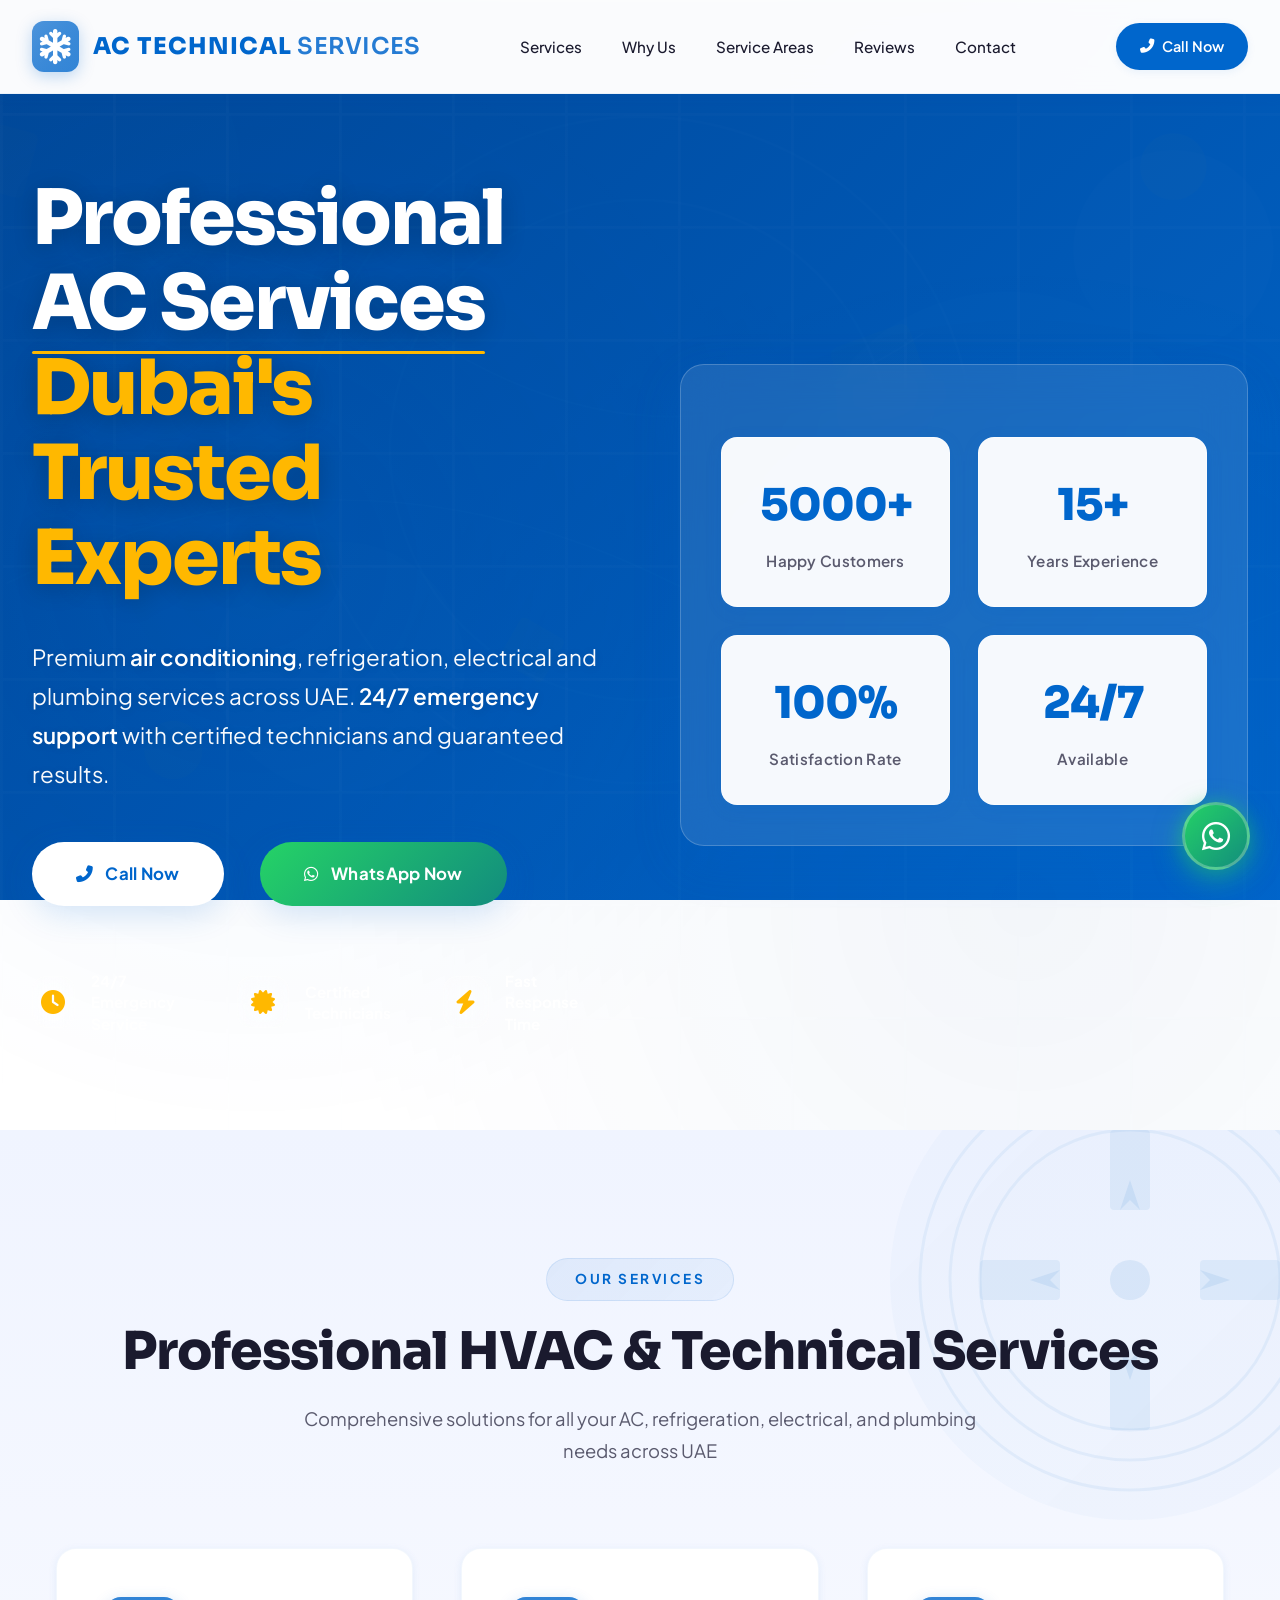
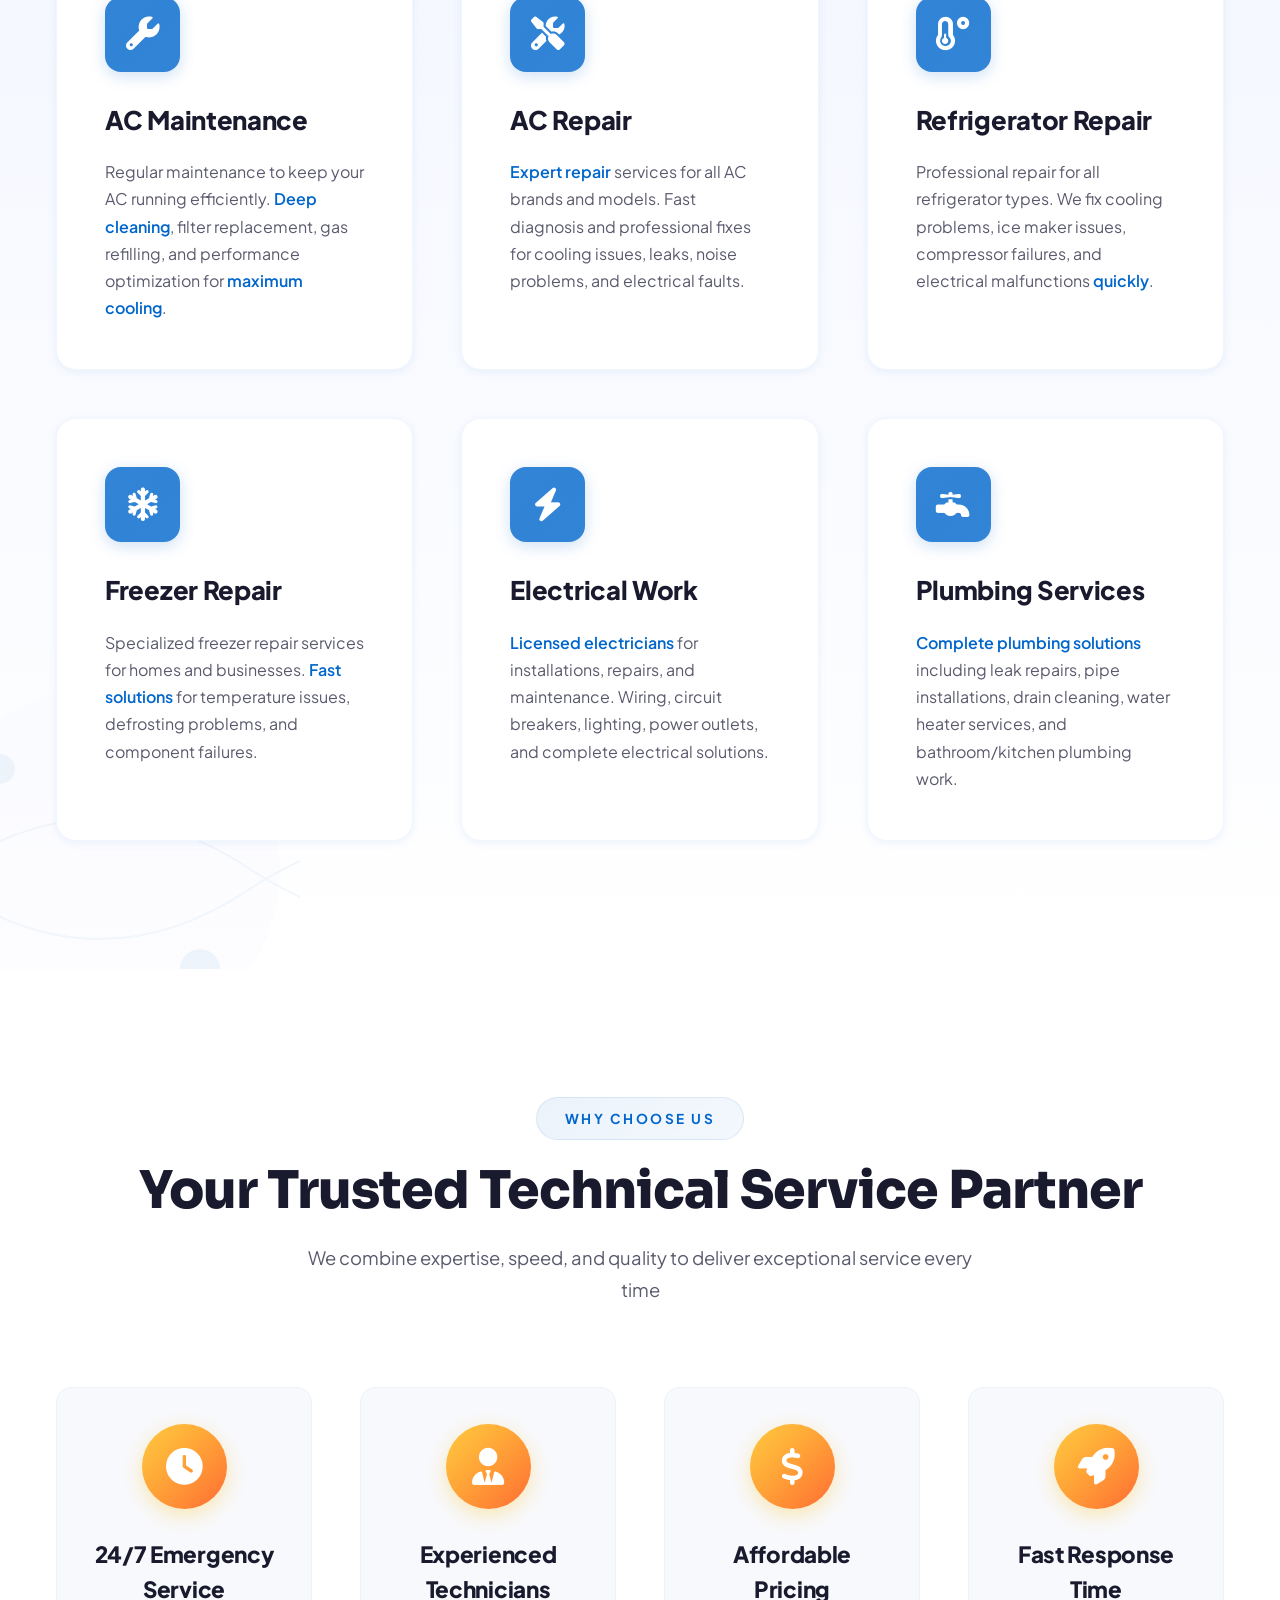
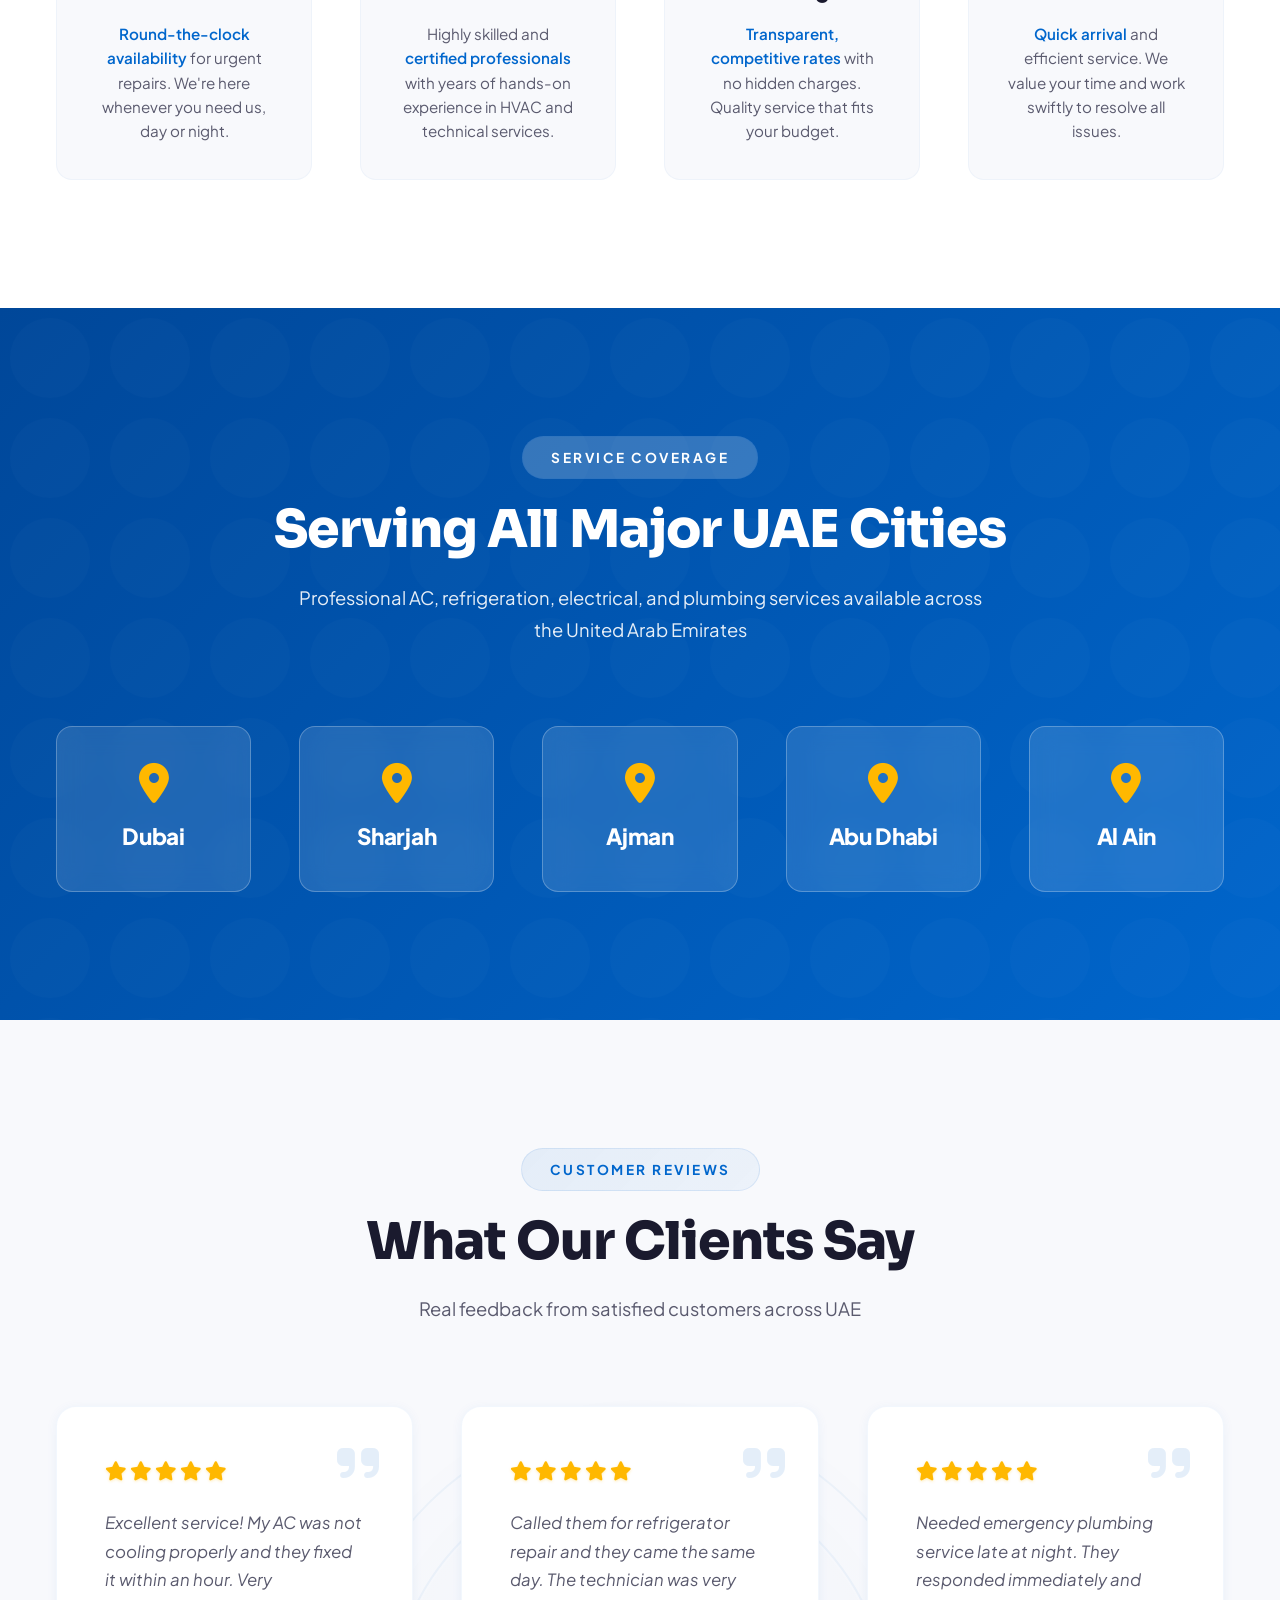
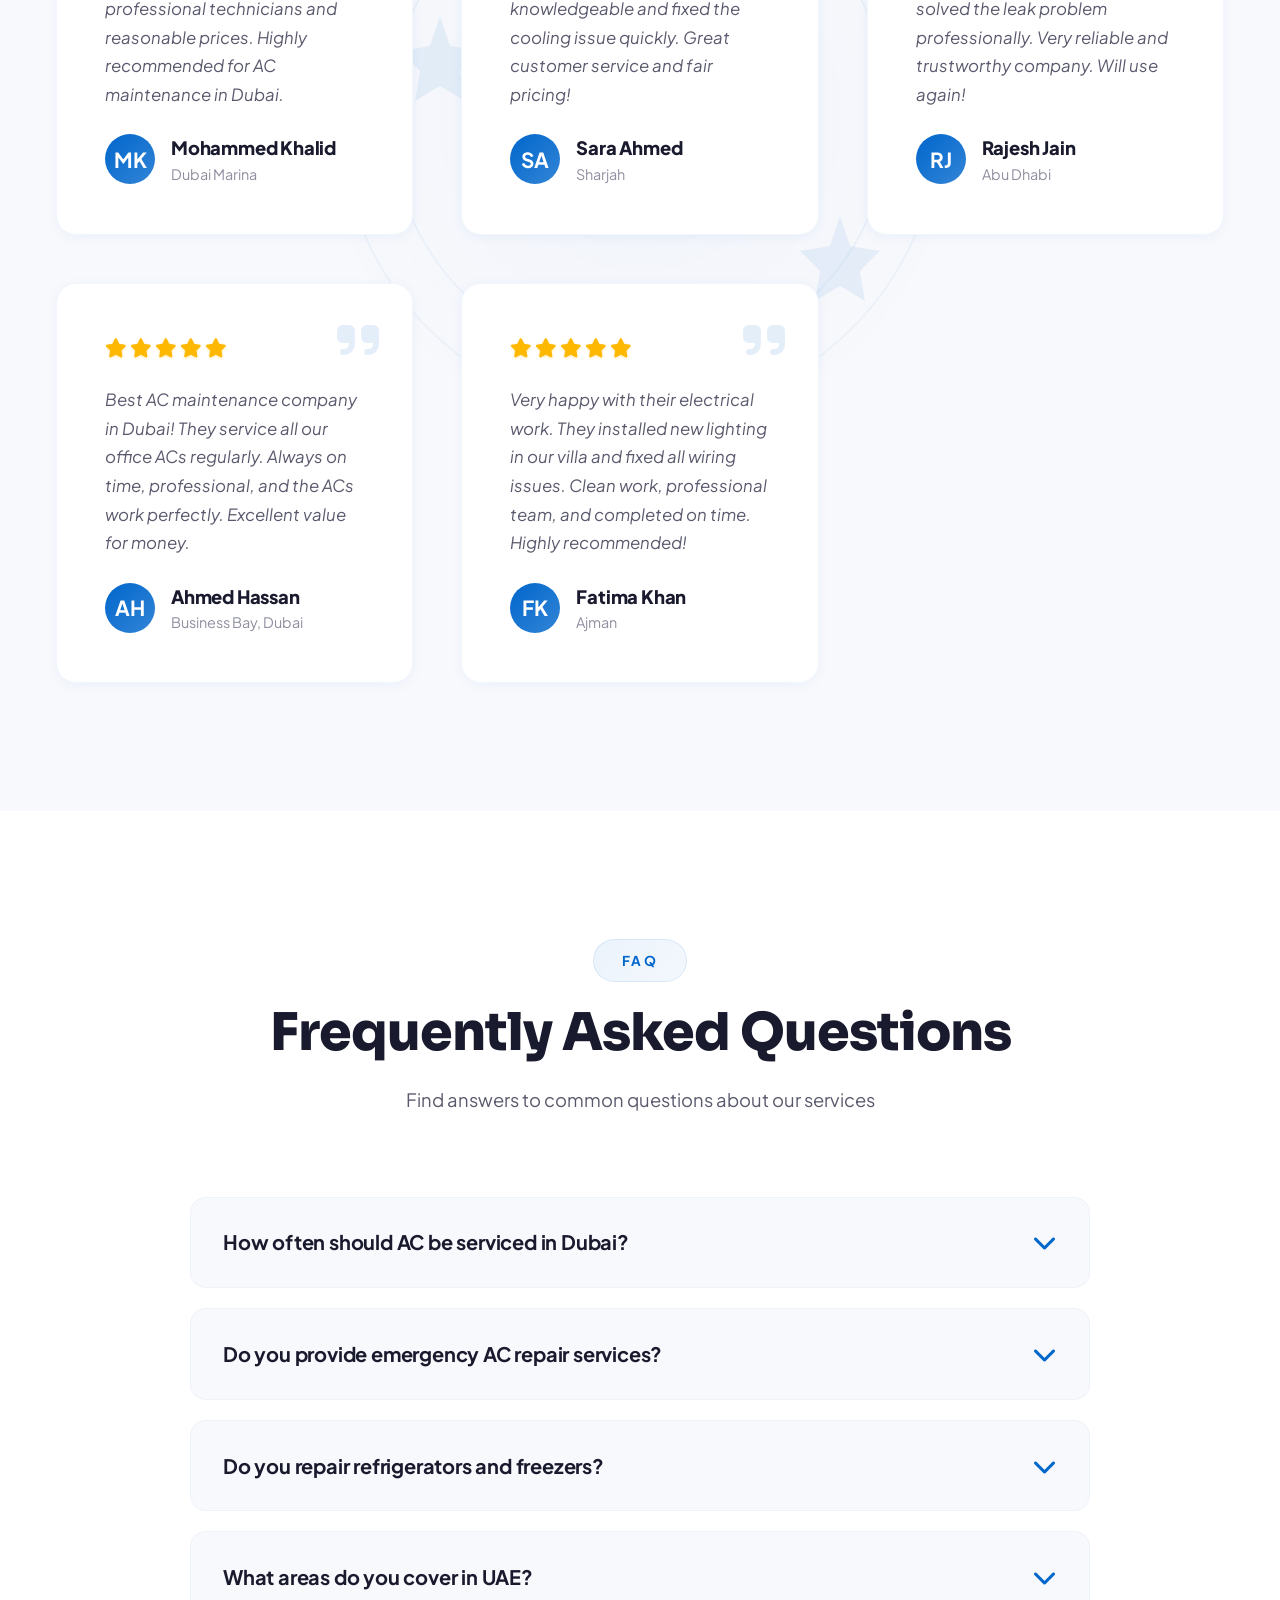
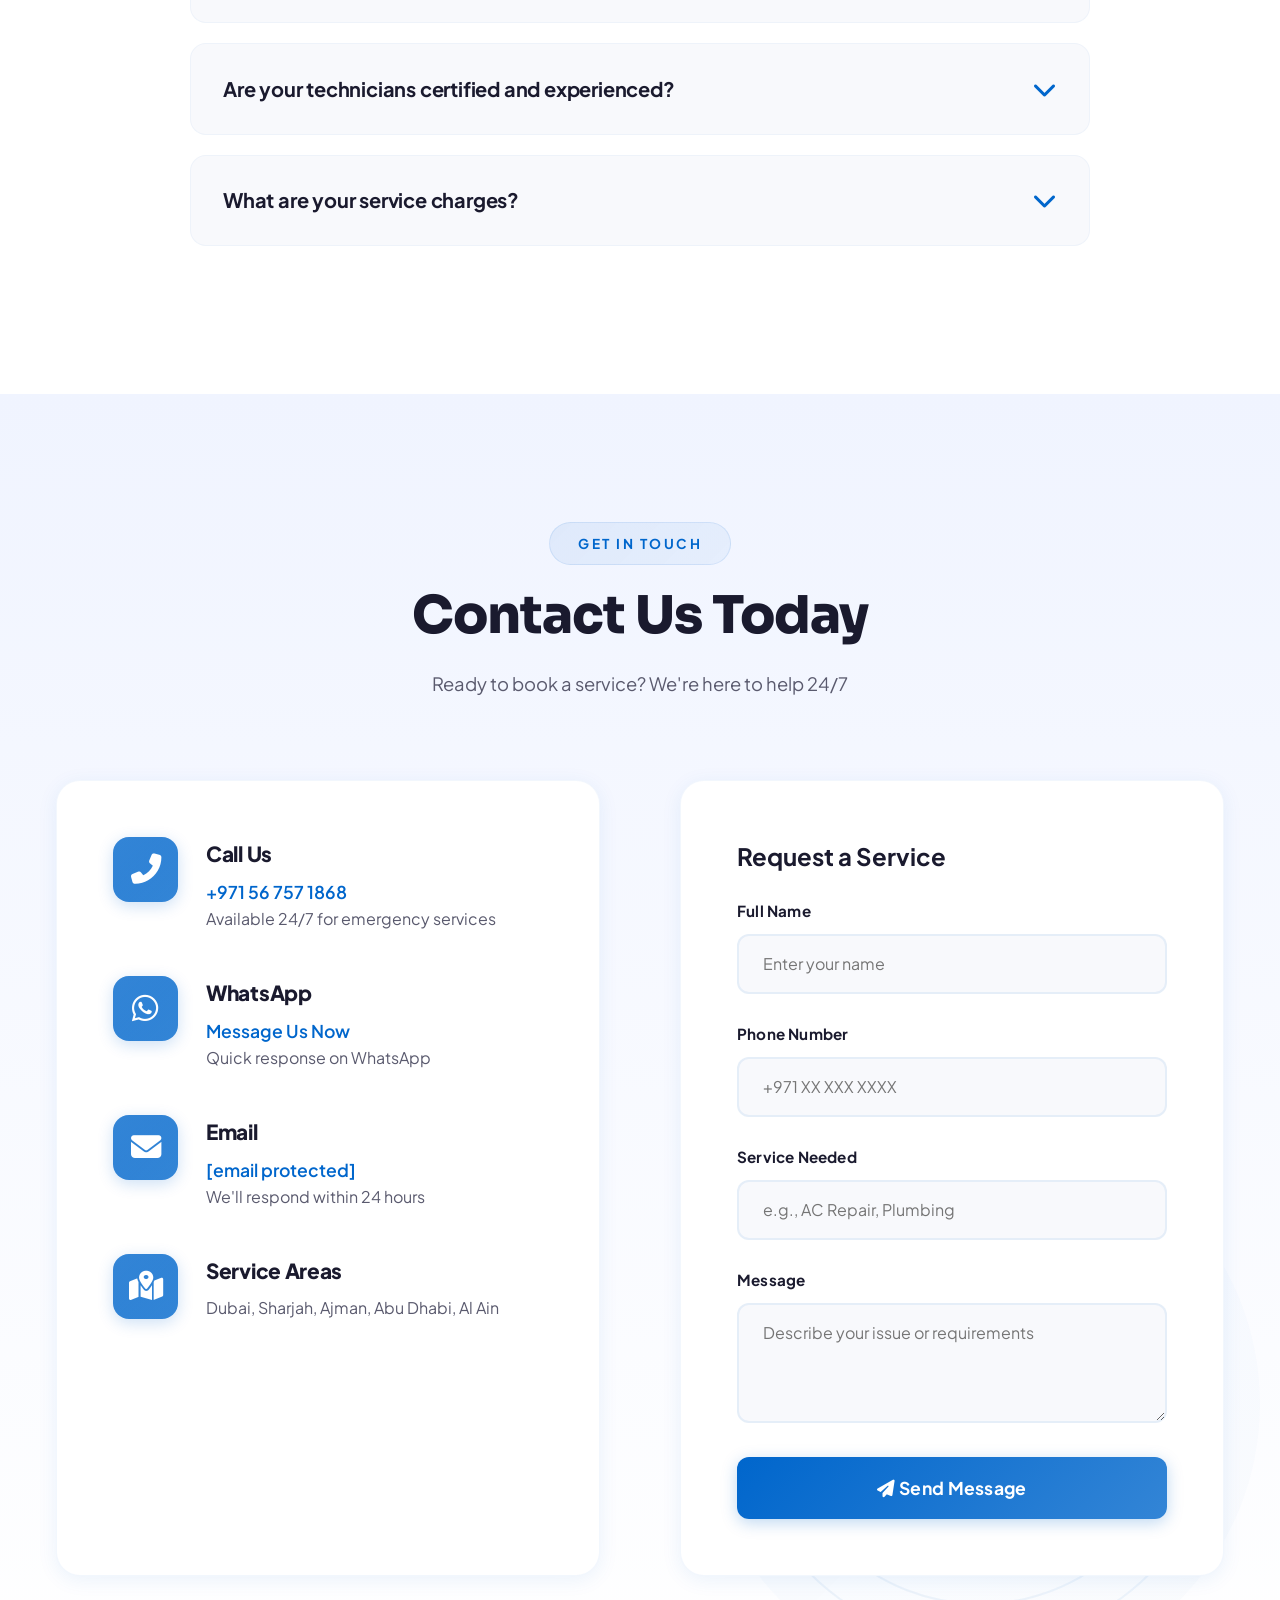
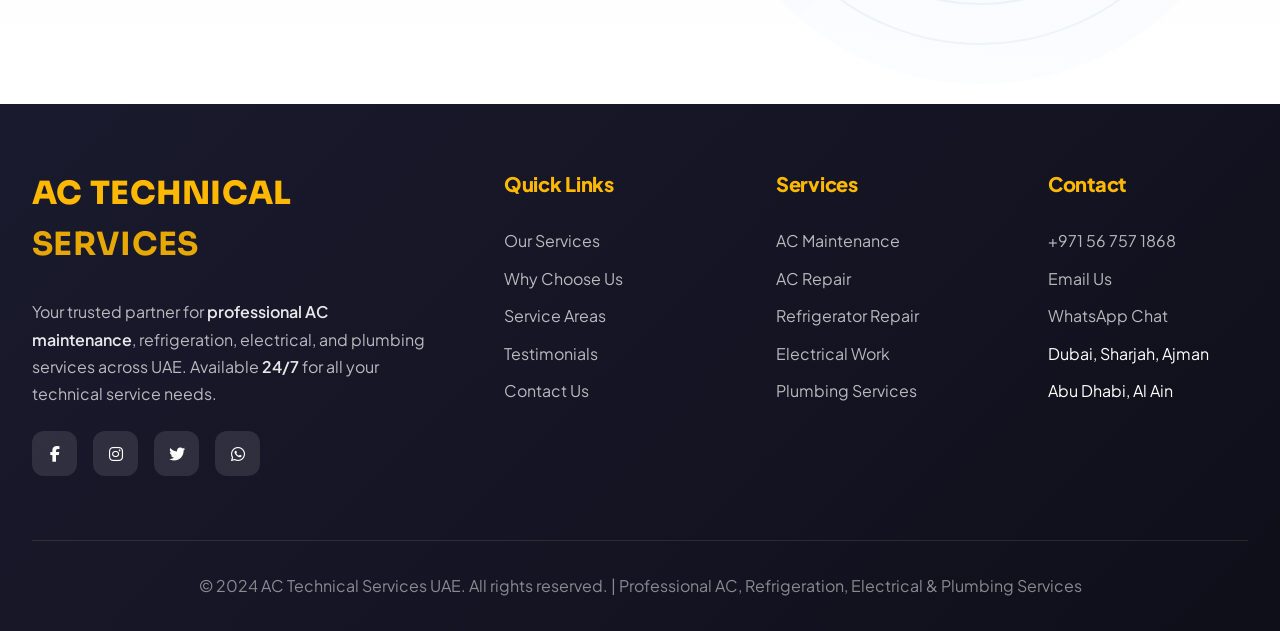
==== commit 3725d7cf: "Update index.html" ====
--- a/index.html
+++ b/index.html
@@ -87,7 +87,7 @@
         nav {
             max-width: 1320px;
             margin: 0 auto;
-            padding: 1.2rem 2rem;
+            padding: 1.3rem 2rem;
             display: flex;
             justify-content: space-between;
             align-items: center;
@@ -95,14 +95,14 @@
 
         .logo {
             font-family: 'Sora', sans-serif;
-            font-size: 1.5rem;
+            font-size: 1.45rem;
             font-weight: 800;
             color: var(--primary-blue);
             text-decoration: none;
-            letter-spacing: 0.5px;
+            letter-spacing: 0.3px;
             display: flex;
             align-items: center;
-            gap: 0.75rem;
+            gap: 0.85rem;
             text-transform: uppercase;
         }
 
@@ -212,6 +212,16 @@
             padding-top: 80px;
         }
 
+        .hero::after {
+            content: '';
+            position: absolute;
+            top: 0;
+            left: 0;
+            right: 0;
+            height: 2px;
+            background: linear-gradient(90deg, transparent, rgba(255, 184, 0, 0.4), transparent);
+        }
+
         .hero::before {
             content: '';
             position: absolute;
@@ -230,27 +240,27 @@
             position: relative;
             max-width: 1320px;
             margin: 0 auto;
-            padding: 5rem 2rem;
+            padding: 6rem 2rem;
             z-index: 2;
         }
 
         .hero-grid {
             display: grid;
             grid-template-columns: 1fr 1fr;
-            gap: 4rem;
+            gap: 5rem;
             align-items: center;
         }
 
         .hero-text h1 {
             font-family: 'Sora', sans-serif;
-            font-size: 4.5rem;
+            font-size: 4.75rem;
             font-weight: 800;
             color: white;
-            line-height: 1.15;
-            margin-bottom: 2rem;
-            letter-spacing: -1.5px;
+            line-height: 1.12;
+            margin-bottom: 2.25rem;
+            letter-spacing: -2px;
             animation: fadeInUp 0.8s ease;
-            text-shadow: 0 2px 20px rgba(0, 0, 0, 0.15);
+            text-shadow: 0 4px 24px rgba(0, 0, 0, 0.2);
         }
 
         .hero-text .subtitle {
@@ -266,8 +276,8 @@
 
         .hero-buttons {
             display: flex;
-            gap: 2rem;
-            margin-bottom: 3.5rem;
+            gap: 2.25rem;
+            margin-bottom: 4rem;
             flex-wrap: wrap;
             animation: fadeInUp 0.8s ease 0.4s backwards;
         }
@@ -329,7 +339,7 @@
         .trust-badges {
             display: grid;
             grid-template-columns: repeat(3, 1fr);
-            gap: 2.5rem;
+            gap: 3rem;
             animation: fadeInUp 0.8s ease 0.6s backwards;
         }
 
@@ -437,7 +447,7 @@
 
         /* Services Section */
         .services {
-            padding: 7rem 2rem;
+            padding: 8rem 2rem;
             background: linear-gradient(180deg, var(--bg-gradient-start), var(--bg-gradient-end));
             position: relative;
             overflow: hidden;
@@ -481,7 +491,7 @@
 
         .section-header {
             text-align: center;
-            margin-bottom: 4.5rem;
+            margin-bottom: 5rem;
             position: relative;
             z-index: 1;
         }
@@ -515,13 +525,18 @@
             color: var(--text-gray);
             max-width: 700px;
             margin: 0 auto;
-            line-height: 1.7;
+            line-height: 1.75;
+        }
+
+        .section-subtitle strong {
+            color: var(--primary-blue);
+            font-weight: 600;
         }
 
         .services-grid {
             display: grid;
             grid-template-columns: repeat(3, 1fr);
-            gap: 2.5rem;
+            gap: 3rem;
             position: relative;
             z-index: 1;
         }
@@ -607,14 +622,14 @@
 
         /* Why Choose Us */
         .why-choose-us {
-            padding: 7rem 2rem;
+            padding: 8rem 2rem;
             background: white;
         }
 
         .features-grid {
             display: grid;
             grid-template-columns: repeat(4, 1fr);
-            gap: 2.5rem;
+            gap: 3rem;
             margin-top: 3rem;
         }
 
@@ -676,7 +691,7 @@
 
         /* Service Areas */
         .service-areas {
-            padding: 7rem 2rem;
+            padding: 8rem 2rem;
             background: linear-gradient(135deg, var(--primary-dark), var(--primary-blue));
             color: white;
             position: relative;
@@ -698,7 +713,7 @@
         .areas-grid {
             display: grid;
             grid-template-columns: repeat(5, 1fr);
-            gap: 2.5rem;
+            gap: 3rem;
             margin-top: 3rem;
             position: relative;
         }
@@ -753,7 +768,7 @@
 
         /* Testimonials */
         .testimonials {
-            padding: 7rem 2rem;
+            padding: 8rem 2rem;
             background: var(--bg-light);
             position: relative;
             overflow: hidden;
@@ -779,7 +794,7 @@
         .testimonials-grid {
             display: grid;
             grid-template-columns: repeat(3, 1fr);
-            gap: 2.5rem;
+            gap: 3rem;
             margin-top: 3rem;
             position: relative;
             z-index: 1;
@@ -875,7 +890,7 @@
 
         /* FAQ Section */
         .faq {
-            padding: 7rem 2rem;
+            padding: 8rem 2rem;
             background: white;
         }
 
@@ -944,7 +959,7 @@
 
         /* Contact Section */
         .contact {
-            padding: 7rem 2rem;
+            padding: 8rem 2rem;
             background: linear-gradient(180deg, var(--bg-gradient-start), white);
             position: relative;
             overflow: hidden;
@@ -968,7 +983,7 @@
         .contact-grid {
             display: grid;
             grid-template-columns: 1fr 1fr;
-            gap: 4.5rem;
+            gap: 5rem;
             margin-top: 3rem;
             position: relative;
             z-index: 1;
@@ -1123,17 +1138,18 @@
             margin: 0 auto;
             display: grid;
             grid-template-columns: 2fr 1fr 1fr 1fr;
-            gap: 4rem;
-            margin-bottom: 3.5rem;
+            gap: 4.5rem;
+            margin-bottom: 4rem;
         }
 
         .footer-about h3 {
             font-family: 'Sora', sans-serif;
-            font-size: 2.25rem;
+            font-size: 2rem;
             font-weight: 800;
-            margin-bottom: 1.5rem;
+            margin-bottom: 1.75rem;
             color: var(--accent-gold);
-            letter-spacing: -0.5px;
+            letter-spacing: 0.3px;
+            text-transform: uppercase;
         }
 
         .footer-about p {
@@ -1365,7 +1381,7 @@
         <nav>
             <a href="#" class="logo">
                 <i class="fas fa-snowflake"></i>
-                <span>AC Technical Services</span>
+                <span><span style="font-weight: 800; letter-spacing: 1px;">AC TECHNICAL</span> <span style="font-weight: 600; opacity: 0.85;">SERVICES</span></span>
             </a>
             <ul class="nav-links">
                 <li><a href="#services">Services</a></li>
@@ -1391,8 +1407,8 @@
         <div class="hero-content">
             <div class="hero-grid">
                 <div class="hero-text">
-                    <h1>Professional AC Services<br><span style="color: var(--accent-gold);">Dubai's Trusted Experts</span></h1>
-                    <p class="subtitle">Premium air conditioning, refrigeration, electrical and plumbing services across UAE. 24/7 emergency support with certified technicians and guaranteed results.</p>
+                    <h1>Professional <span style="color: white; position: relative; display: inline-block;">AC Services<span style="position: absolute; bottom: -8px; left: 0; right: 0; height: 3px; background: var(--accent-gold); border-radius: 2px;"></span></span><br><span style="color: var(--accent-gold); font-weight: 800;">Dubai's Trusted Experts</span></h1>
+                    <p class="subtitle">Premium <strong style="color: rgba(255, 255, 255, 1); font-weight: 600;">air conditioning</strong>, refrigeration, electrical and plumbing services across UAE. <strong style="color: rgba(255, 255, 255, 1); font-weight: 600;">24/7 emergency support</strong> with certified technicians and guaranteed results.</p>
                     
                     <div class="hero-buttons">
                         <a href="tel:+971567571868" class="btn-primary">
@@ -1474,7 +1490,7 @@
                         <i class="fas fa-wrench"></i>
                     </div>
                     <h3>AC Maintenance</h3>
-                    <p>Regular maintenance to keep your AC running efficiently. Deep cleaning, filter replacement, gas refilling, and performance optimization for maximum cooling.</p>
+                    <p>Regular maintenance to keep your AC running efficiently. <strong style="color: var(--primary-blue); font-weight: 600;">Deep cleaning</strong>, filter replacement, gas refilling, and performance optimization for <strong style="color: var(--primary-blue); font-weight: 600;">maximum cooling</strong>.</p>
                 </div>
 
                 <div class="service-card">
@@ -1482,7 +1498,7 @@
                         <i class="fas fa-tools"></i>
                     </div>
                     <h3>AC Repair</h3>
-                    <p>Expert repair services for all AC brands and models. Fast diagnosis and professional fixes for cooling issues, leaks, noise problems, and electrical faults.</p>
+                    <p><strong style="color: var(--primary-blue); font-weight: 600;">Expert repair</strong> services for all AC brands and models. Fast diagnosis and professional fixes for cooling issues, leaks, noise problems, and electrical faults.</p>
                 </div>
 
                 <div class="service-card">
@@ -1490,7 +1506,7 @@
                         <i class="fas fa-temperature-low"></i>
                     </div>
                     <h3>Refrigerator Repair</h3>
-                    <p>Professional repair for all refrigerator types. We fix cooling problems, ice maker issues, compressor failures, and electrical malfunctions quickly.</p>
+                    <p>Professional repair for all refrigerator types. We fix cooling problems, ice maker issues, compressor failures, and electrical malfunctions <strong style="color: var(--primary-blue); font-weight: 600;">quickly</strong>.</p>
                 </div>
 
                 <div class="service-card">
@@ -1498,7 +1514,7 @@
                         <i class="fas fa-snowflake"></i>
                     </div>
                     <h3>Freezer Repair</h3>
-                    <p>Specialized freezer repair services for homes and businesses. Fast solutions for temperature issues, defrosting problems, and component failures.</p>
+                    <p>Specialized freezer repair services for homes and businesses. <strong style="color: var(--primary-blue); font-weight: 600;">Fast solutions</strong> for temperature issues, defrosting problems, and component failures.</p>
                 </div>
 
                 <div class="service-card">
@@ -1506,7 +1522,7 @@
                         <i class="fas fa-bolt"></i>
                     </div>
                     <h3>Electrical Work</h3>
-                    <p>Licensed electricians for installations, repairs, and maintenance. Wiring, circuit breakers, lighting, power outlets, and complete electrical solutions.</p>
+                    <p><strong style="color: var(--primary-blue); font-weight: 600;">Licensed electricians</strong> for installations, repairs, and maintenance. Wiring, circuit breakers, lighting, power outlets, and complete electrical solutions.</p>
                 </div>
 
                 <div class="service-card">
@@ -1514,7 +1530,7 @@
                         <i class="fas fa-faucet"></i>
                     </div>
                     <h3>Plumbing Services</h3>
-                    <p>Complete plumbing solutions including leak repairs, pipe installations, drain cleaning, water heater services, and bathroom/kitchen plumbing work.</p>
+                    <p><strong style="color: var(--primary-blue); font-weight: 600;">Complete plumbing solutions</strong> including leak repairs, pipe installations, drain cleaning, water heater services, and bathroom/kitchen plumbing work.</p>
                 </div>
             </div>
         </div>
@@ -1535,7 +1551,7 @@
                         <i class="fas fa-clock"></i>
                     </div>
                     <h3>24/7 Emergency Service</h3>
-                    <p>Round-the-clock availability for urgent repairs. We're here whenever you need us, day or night.</p>
+                    <p><strong style="color: var(--primary-blue); font-weight: 600;">Round-the-clock availability</strong> for urgent repairs. We're here whenever you need us, day or night.</p>
                 </div>
 
                 <div class="feature-card">
@@ -1543,7 +1559,7 @@
                         <i class="fas fa-user-tie"></i>
                     </div>
                     <h3>Experienced Technicians</h3>
-                    <p>Highly skilled and certified professionals with years of hands-on experience in HVAC and technical services.</p>
+                    <p>Highly skilled and <strong style="color: var(--primary-blue); font-weight: 600;">certified professionals</strong> with years of hands-on experience in HVAC and technical services.</p>
                 </div>
 
                 <div class="feature-card">
@@ -1551,7 +1567,7 @@
                         <i class="fas fa-dollar-sign"></i>
                     </div>
                     <h3>Affordable Pricing</h3>
-                    <p>Transparent, competitive rates with no hidden charges. Quality service that fits your budget.</p>
+                    <p><strong style="color: var(--primary-blue); font-weight: 600;">Transparent, competitive rates</strong> with no hidden charges. Quality service that fits your budget.</p>
                 </div>
 
                 <div class="feature-card">
@@ -1559,7 +1575,7 @@
                         <i class="fas fa-rocket"></i>
                     </div>
                     <h3>Fast Response Time</h3>
-                    <p>Quick arrival and efficient service. We value your time and work swiftly to resolve all issues.</p>
+                    <p><strong style="color: var(--primary-blue); font-weight: 600;">Quick arrival</strong> and efficient service. We value your time and work swiftly to resolve all issues.</p>
                 </div>
             </div>
         </div>
@@ -1880,8 +1896,8 @@
     <footer>
         <div class="footer-content">
             <div class="footer-about">
-                <h3>AC Technical Services</h3>
-                <p>Your trusted partner for professional AC maintenance, refrigeration, electrical, and plumbing services across UAE. Available 24/7 for all your technical service needs.</p>
+                <h3><span style="font-weight: 900;">AC TECHNICAL</span> <span style="font-weight: 700; opacity: 0.9;">SERVICES</span></h3>
+                <p>Your trusted partner for <strong style="color: rgba(255, 255, 255, 0.9); font-weight: 600;">professional AC maintenance</strong>, refrigeration, electrical, and plumbing services across UAE. Available <strong style="color: rgba(255, 255, 255, 0.9); font-weight: 600;">24/7</strong> for all your technical service needs.</p>
                 <div class="social-links">
                     <a href="#" aria-label="Facebook"><i class="fab fa-facebook-f"></i></a>
                     <a href="#" aria-label="Instagram"><i class="fab fa-instagram"></i></a>
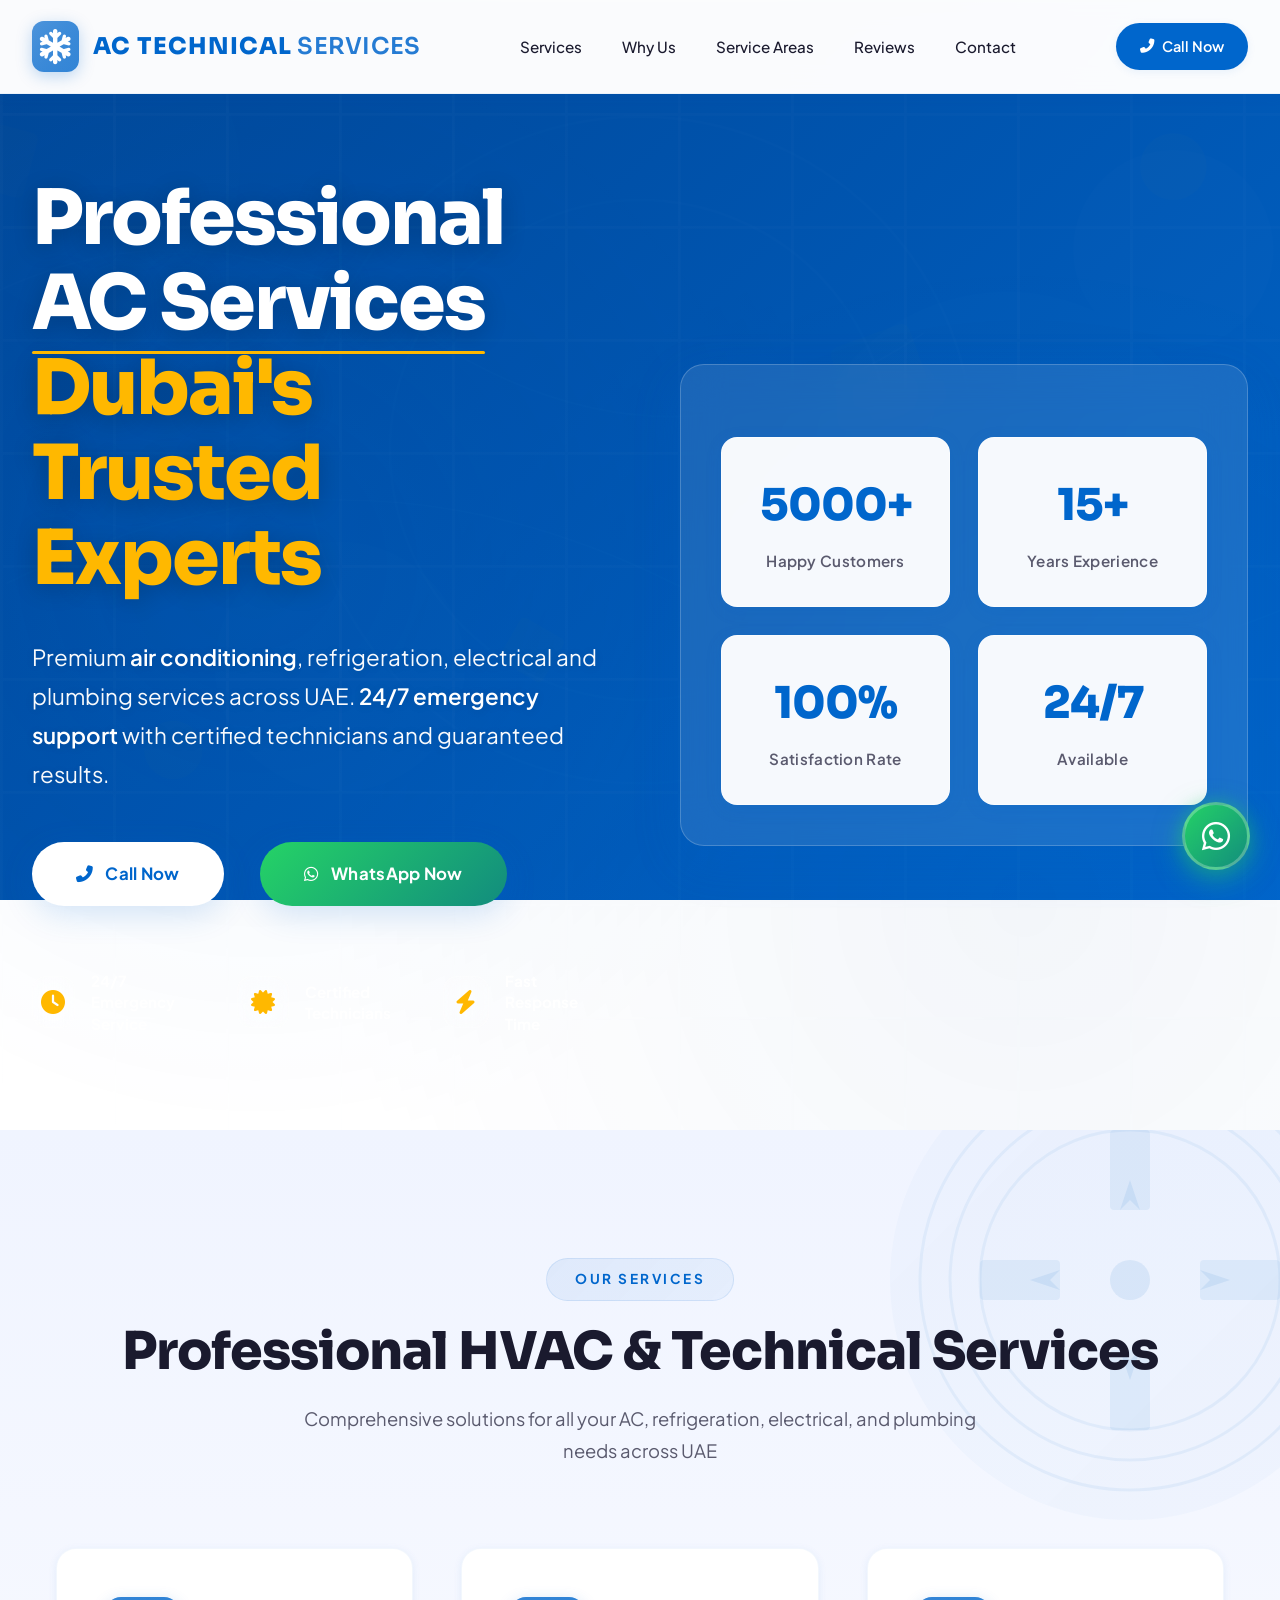
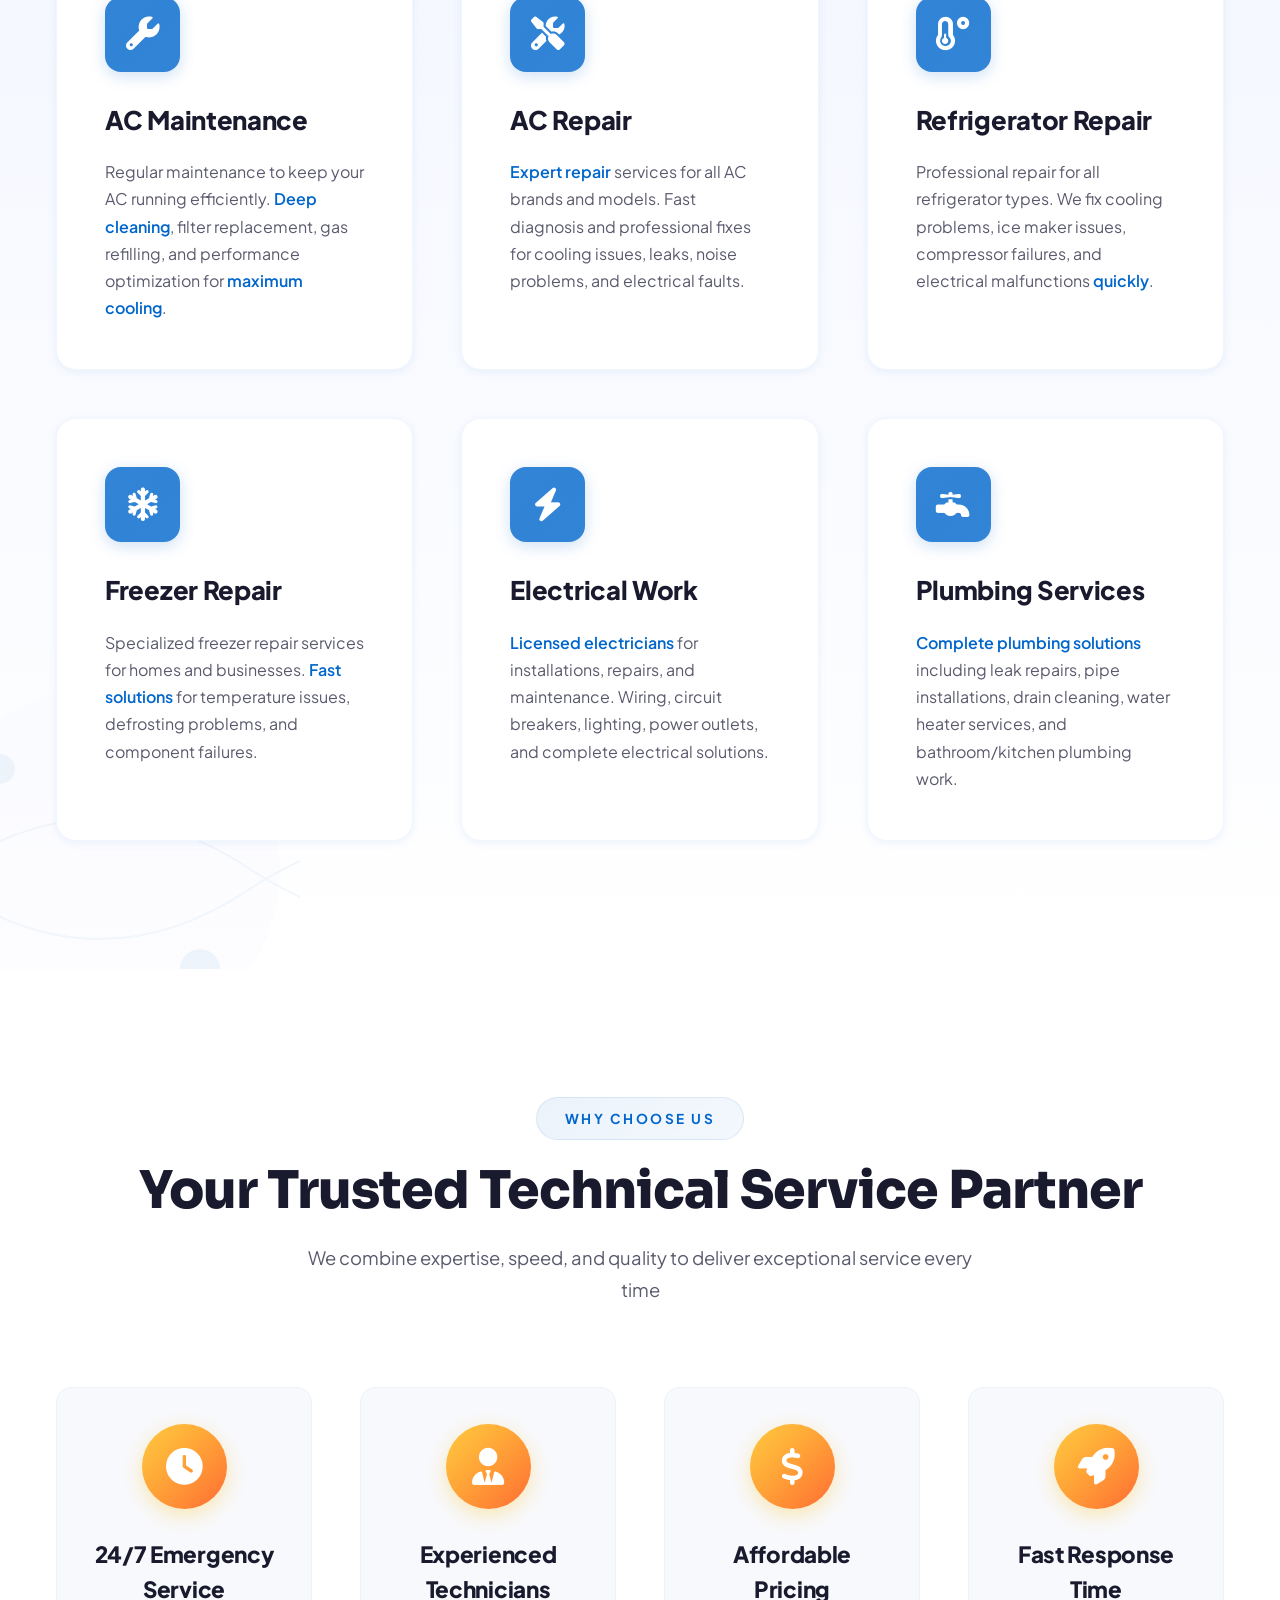
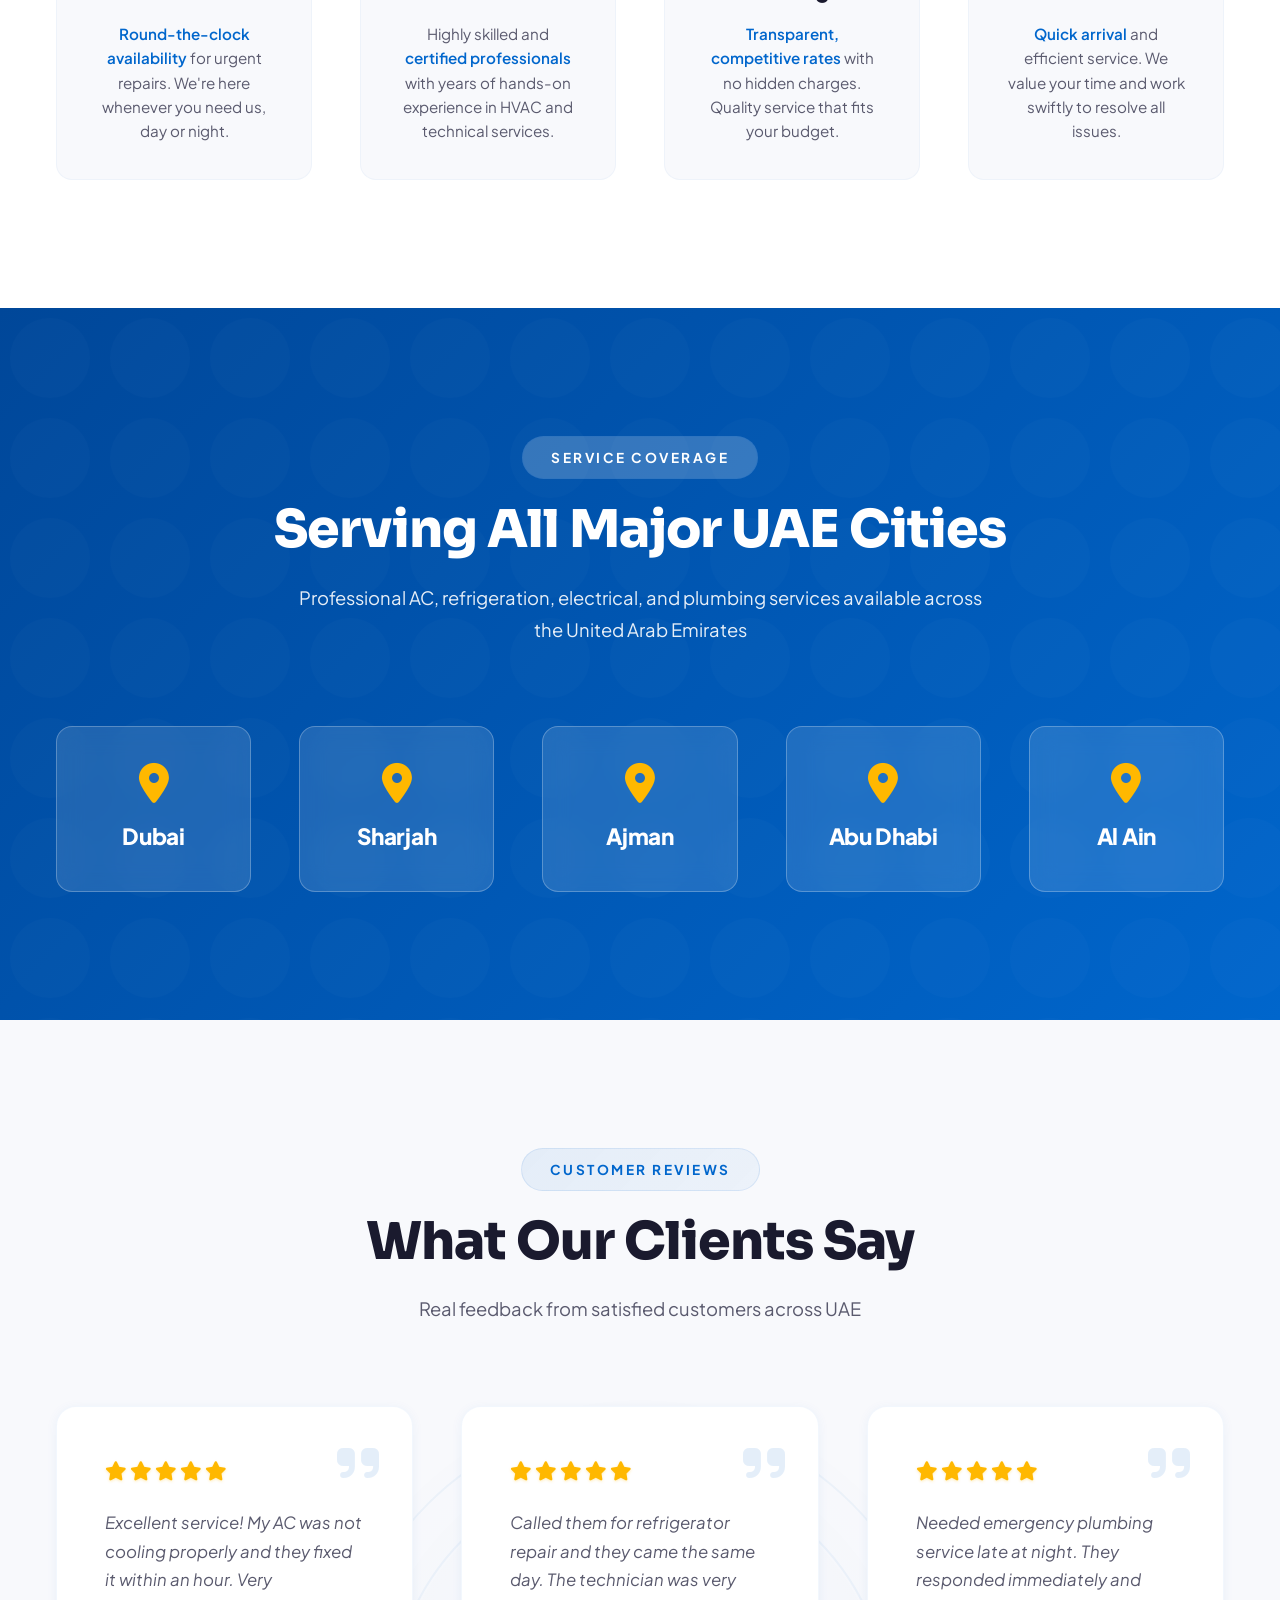
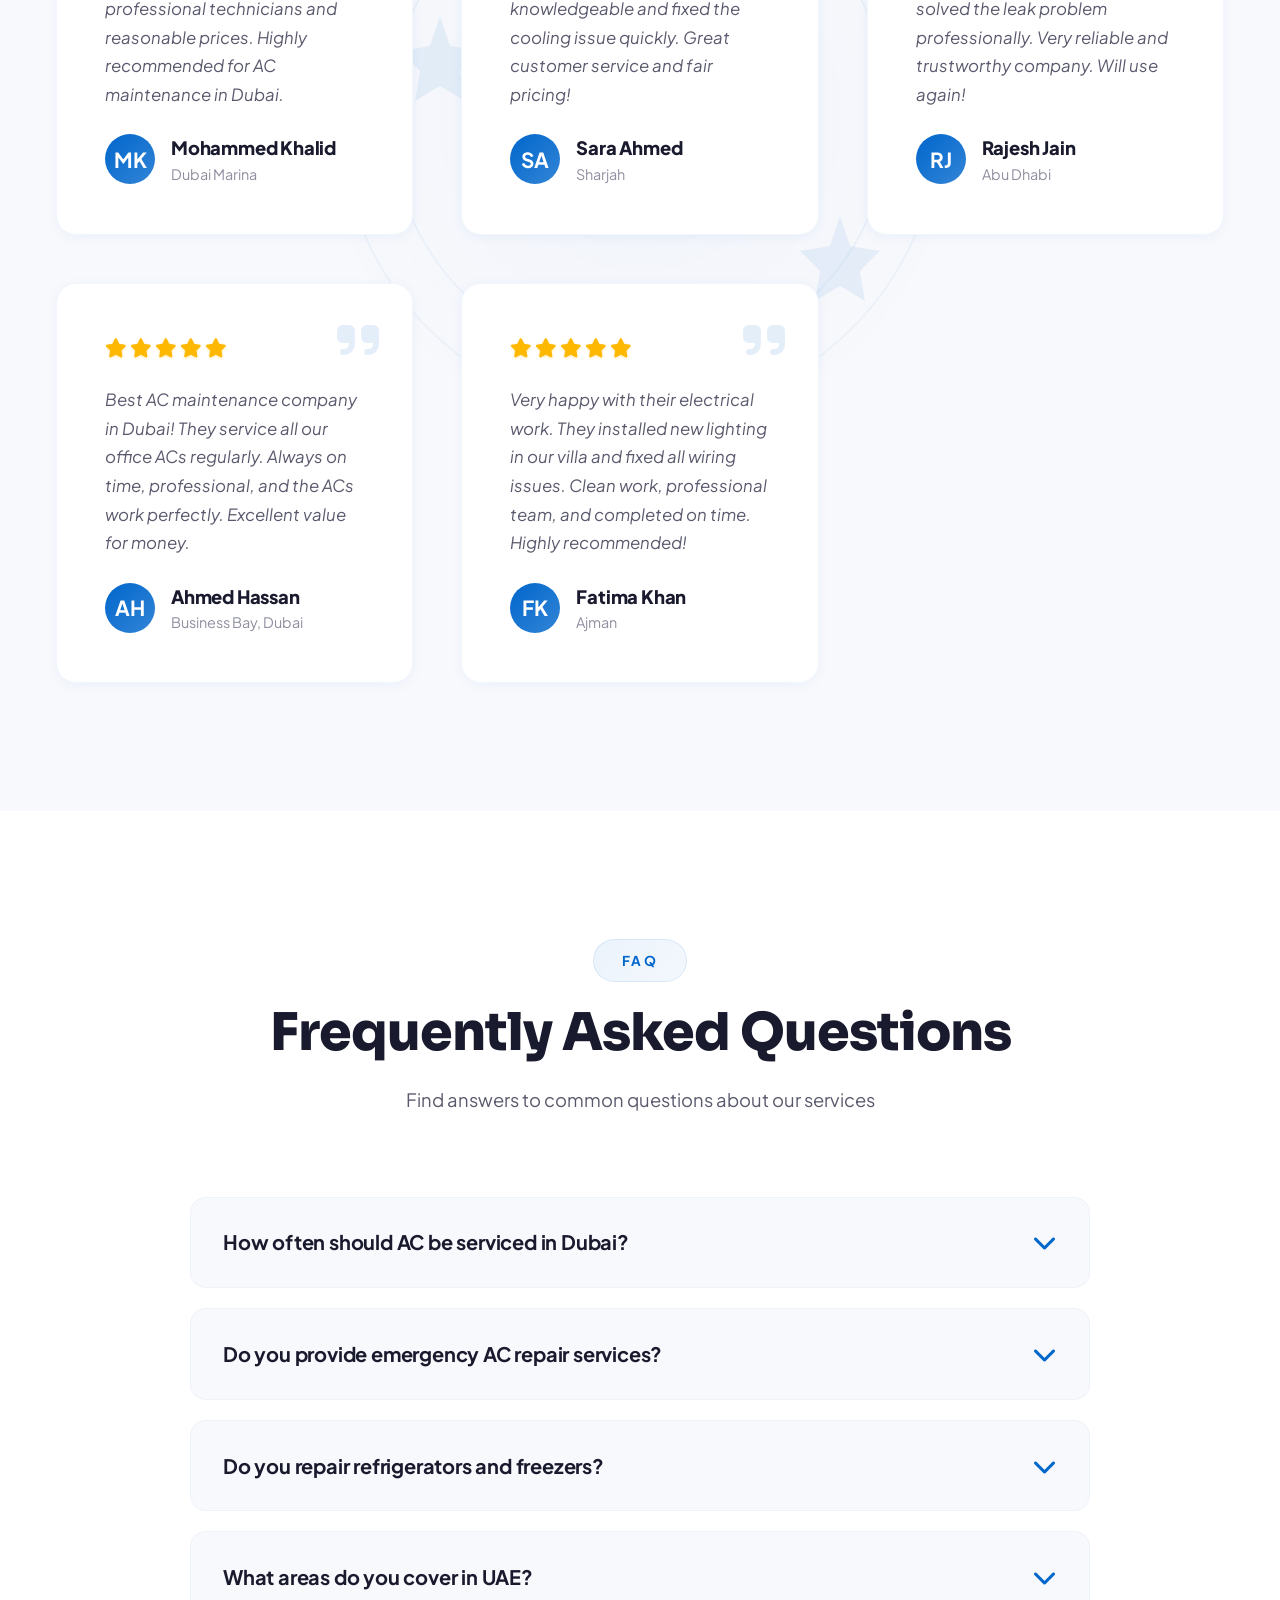
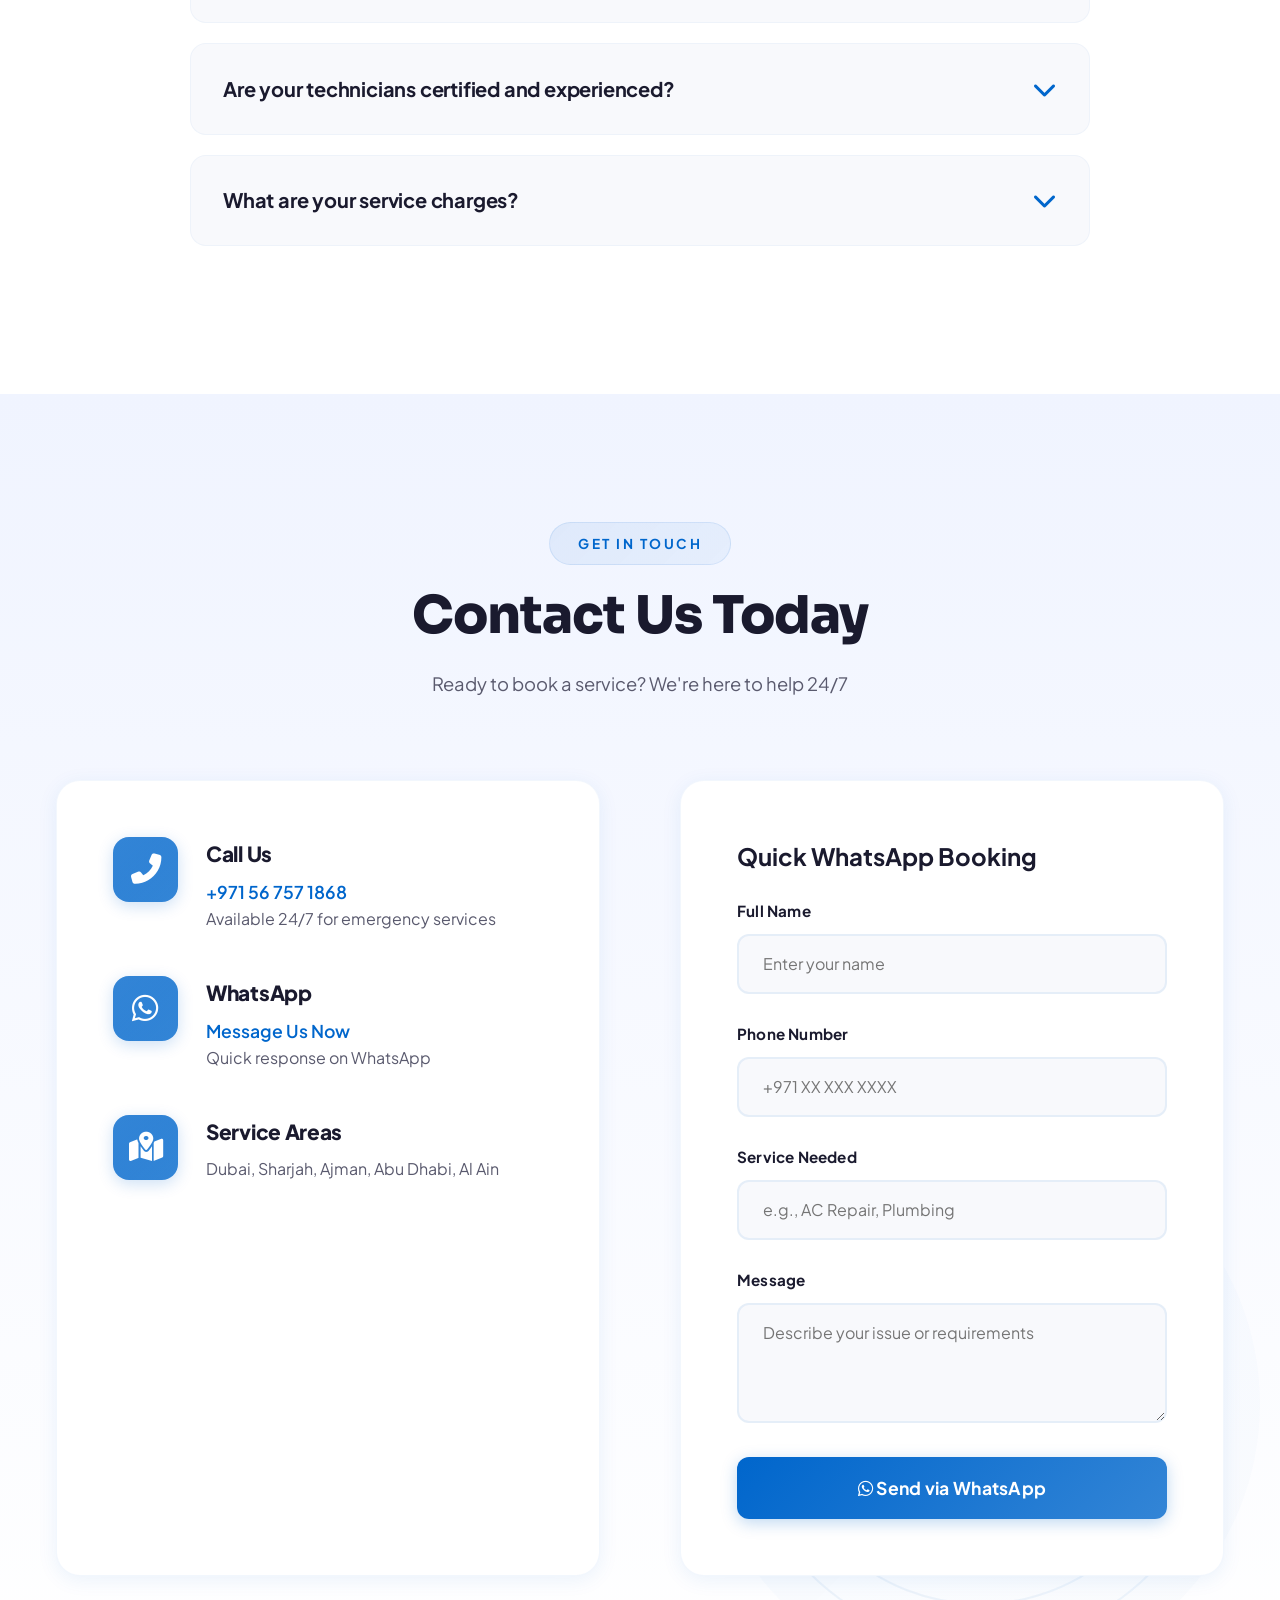
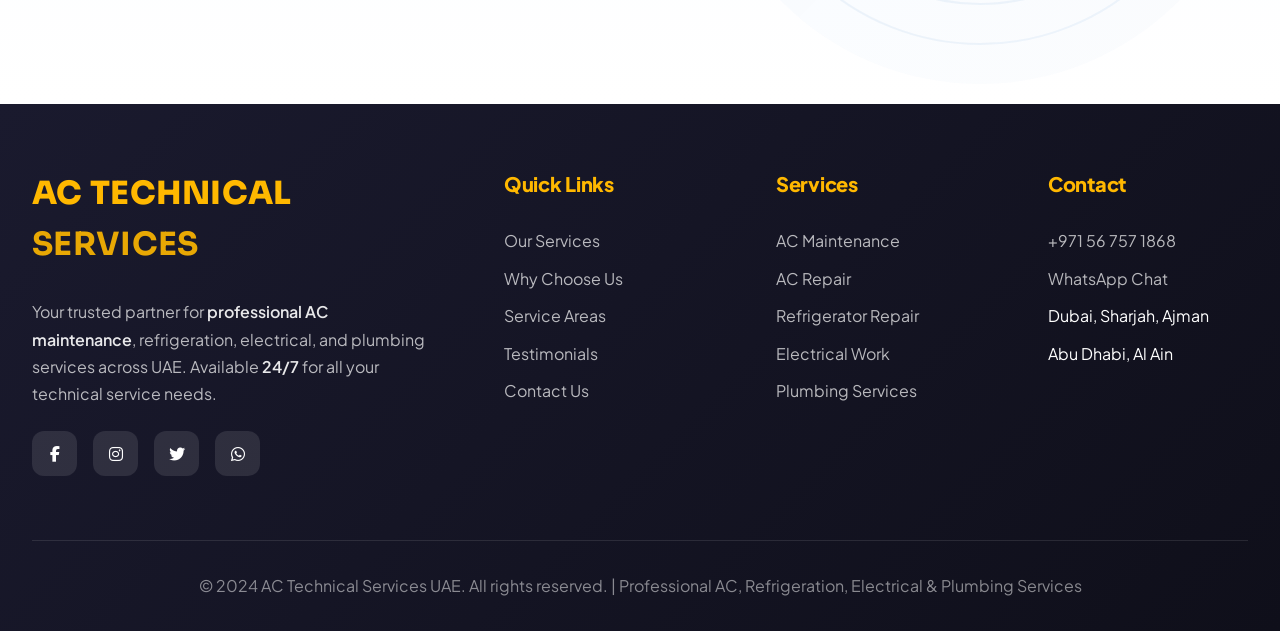
==== commit cfae18e6: "Update index.html" ====
--- a/index.html
+++ b/index.html
@@ -1843,17 +1843,6 @@
 
                     <div class="contact-item">
                         <div class="contact-item-icon">
-                            <i class="fas fa-envelope"></i>
-                        </div>
-                        <div class="contact-item-content">
-                            <h3>Email</h3>
-                            <a href="/cdn-cgi/l/email-protection#b8d1d6ded7f8d9dbccdddbd0d6d1dbd9d4cbddcaced1dbddcb96d9dd"><span class="__cf_email__" data-cfemail="d4bdbab2bb94b5b7a0b1b7bcbabdb7b5b8a7b1a6a2bdb7b1a7fab5b1">[email&#160;protected]</span></a>
-                            <p>We'll respond within 24 hours</p>
-                        </div>
-                    </div>
-
-                    <div class="contact-item">
-                        <div class="contact-item-icon">
                             <i class="fas fa-map-marked-alt"></i>
                         </div>
                         <div class="contact-item-content">
@@ -1864,7 +1853,7 @@
                 </div>
 
                 <div class="contact-form">
-                    <h3 style="margin-bottom: 1.5rem; color: var(--text-dark); font-size: 1.5rem;">Request a Service</h3>
+                    <h3 style="margin-bottom: 1.5rem; color: var(--text-dark); font-size: 1.5rem;">Quick WhatsApp Booking</h3>
                     <form id="contactForm">
                         <div class="form-group">
                             <label for="name">Full Name</label>
@@ -1883,8 +1872,8 @@
                             <textarea id="message" name="message" required placeholder="Describe your issue or requirements"></textarea>
                         </div>
                         <button type="submit" class="submit-btn">
-                            <i class="fas fa-paper-plane"></i>
-                            Send Message
+                            <i class="fab fa-whatsapp"></i>
+                            Send via WhatsApp
                         </button>
                     </form>
                 </div>
@@ -1932,7 +1921,6 @@
                 <h4>Contact</h4>
                 <ul>
                     <li><a href="tel:+971567571868">+971 56 757 1868</a></li>
-                    <li><a href="/cdn-cgi/l/email-protection#8de4e3ebe2cdeceef9e8eee5e3e4eeece1fee8fffbe4eee8fea3ece8">Email Us</a></li>
                     <li><a href="https://wa.me/971567571868" target="_blank">WhatsApp Chat</a></li>
                     <li>Dubai, Sharjah, Ajman</li>
                     <li>Abu Dhabi, Al Ain</li>
@@ -1979,28 +1967,41 @@
             });
         });
 
-        // Contact Form Handling
+        // Contact Form - Send to WhatsApp
         document.getElementById('contactForm').addEventListener('submit', function(e) {
             e.preventDefault();
             
-            const formData = {
-                name: document.getElementById('name').value,
-                phone: document.getElementById('phone').value,
-                service: document.getElementById('service').value,
-                message: document.getElementById('message').value
-            };
+            // Get form values
+            const name = document.getElementById('name').value.trim();
+            const phone = document.getElementById('phone').value.trim();
+            const service = document.getElementById('service').value.trim();
+            const message = document.getElementById('message').value.trim();
             
-            // Create WhatsApp message
-            const whatsappMessage = `New Service Request:%0A%0AName: ${formData.name}%0APhone: ${formData.phone}%0AService: ${formData.service}%0AMessage: ${formData.message}`;
+            // Validate required fields
+            if (!name || !phone) {
+                alert('Please fill in your name and phone number');
+                return;
+            }
             
-            // Redirect to WhatsApp
-            window.open(`https://wa.me/971567571868?text=${whatsappMessage}`, '_blank');
+            // Build formatted WhatsApp message
+            let whatsappText = '*New Service Request*%0A%0A';
+            whatsappText += `*Name:* ${encodeURIComponent(name)}%0A`;
+            whatsappText += `*Phone:* ${encodeURIComponent(phone)}%0A`;
+            if (service) {
+                whatsappText += `*Service:* ${encodeURIComponent(service)}%0A`;
+            }
+            if (message) {
+                whatsappText += `%0A*Message:*%0A${encodeURIComponent(message)}`;
+            }
+            
+            // Open WhatsApp with pre-filled message
+            window.open(`https://wa.me/971567571868?text=${whatsappText}`, '_blank');
             
             // Reset form
             this.reset();
             
             // Show success message
-            alert('Thank you! Your request has been sent. We will contact you shortly.');
+            alert('Opening WhatsApp... Please send the message to complete your booking!');
         });
 
         // Smooth scroll for navigation links
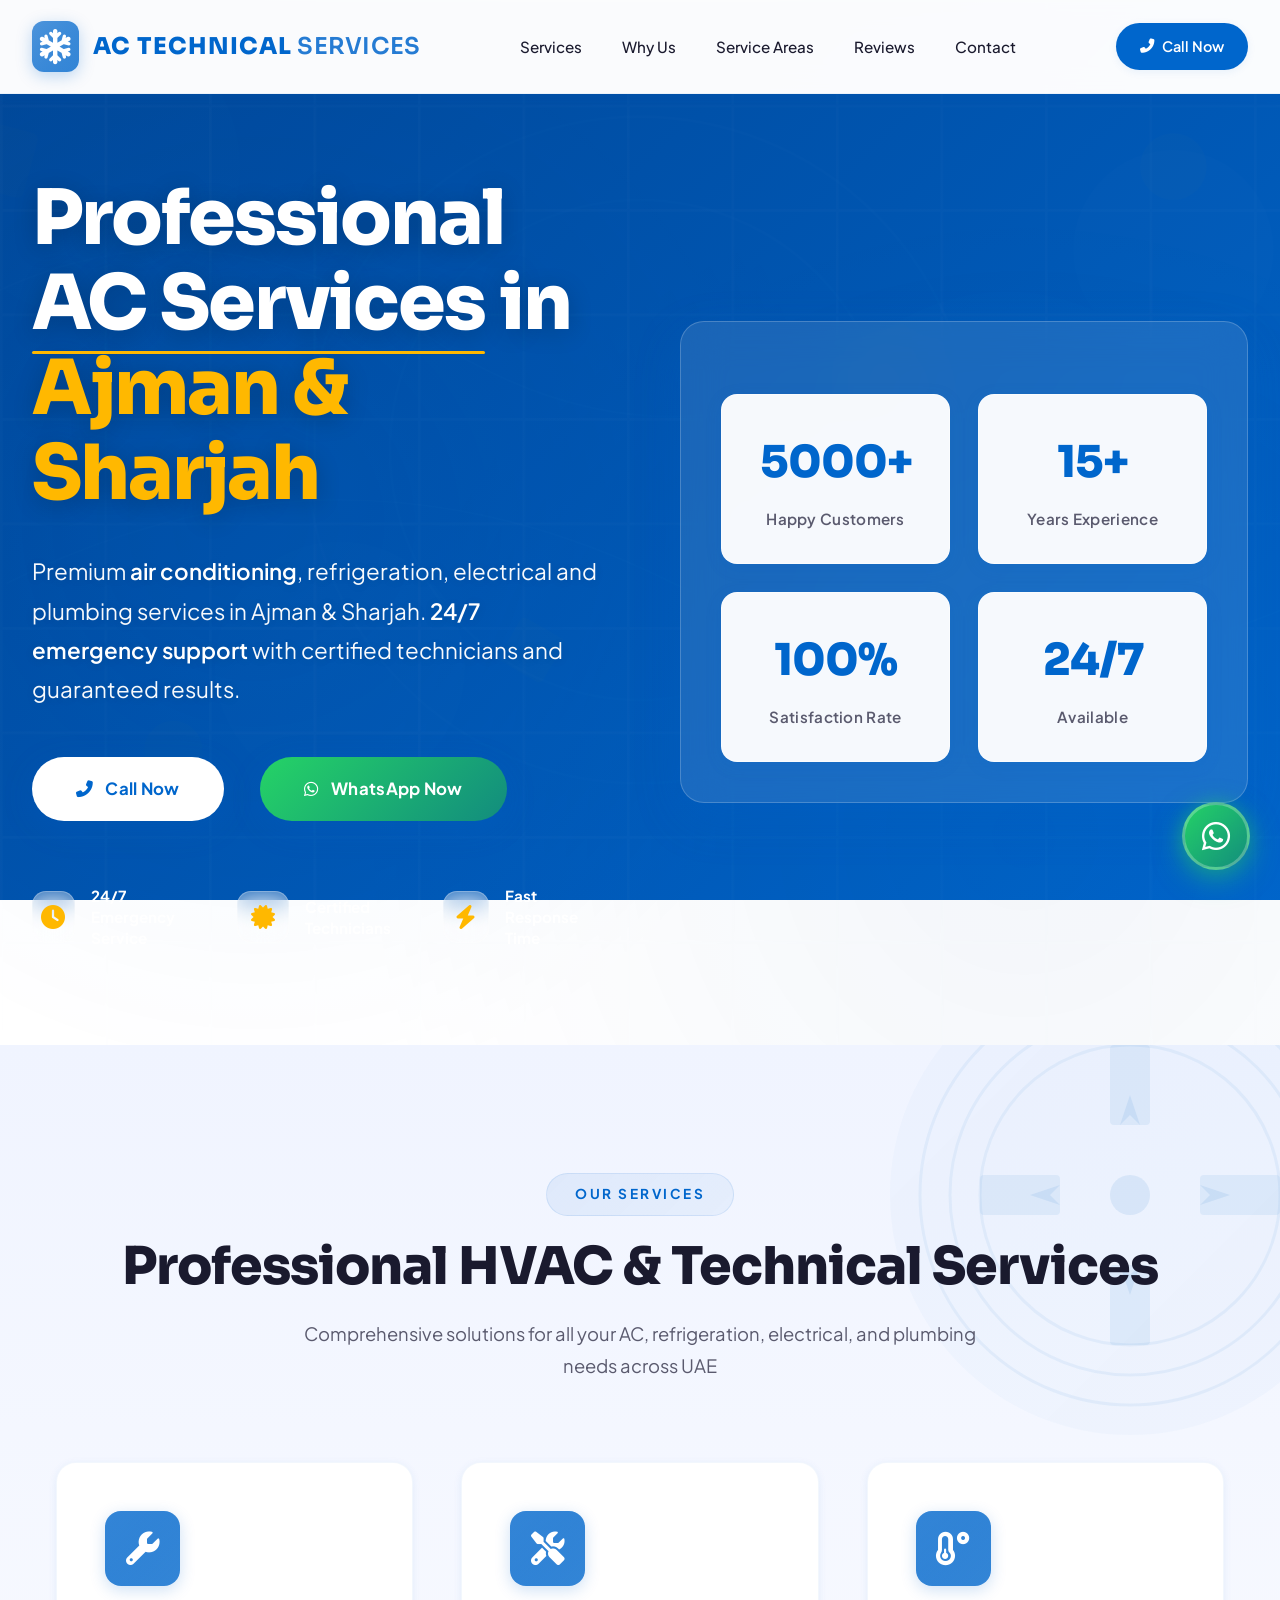
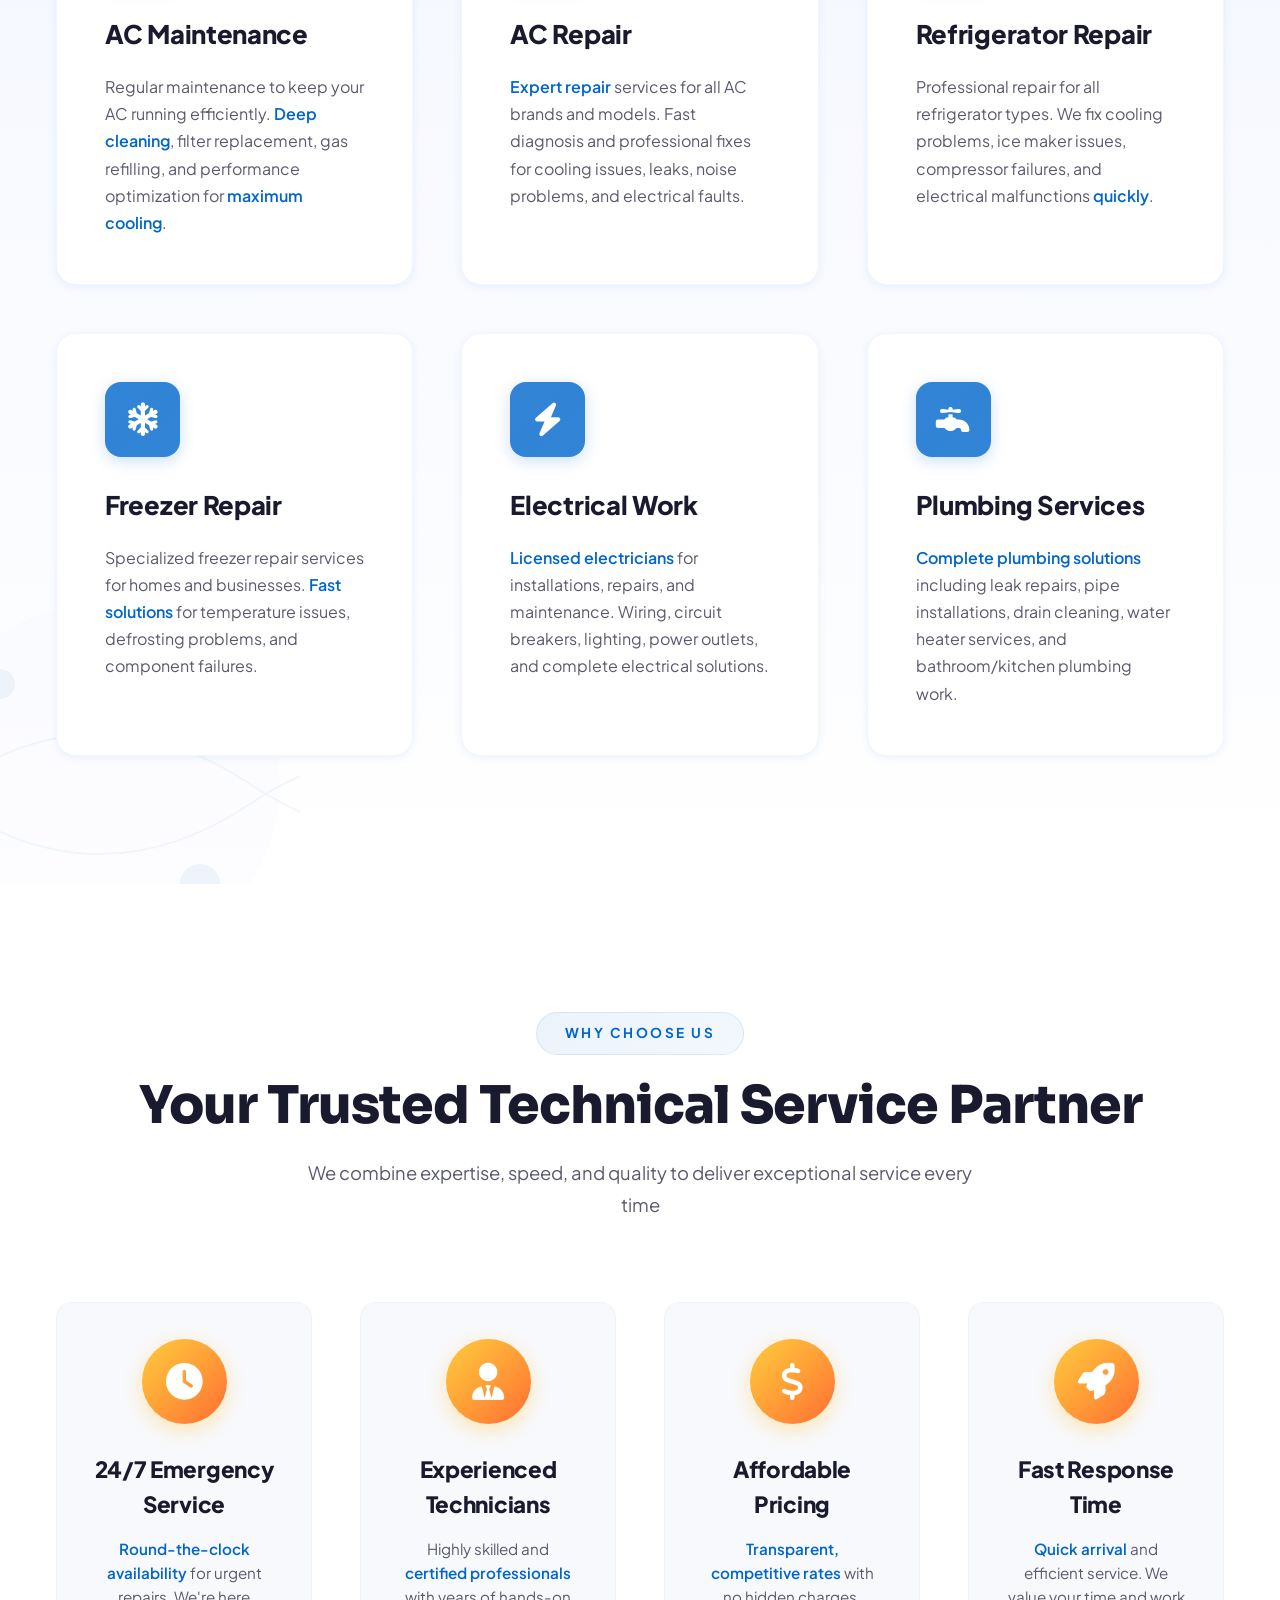
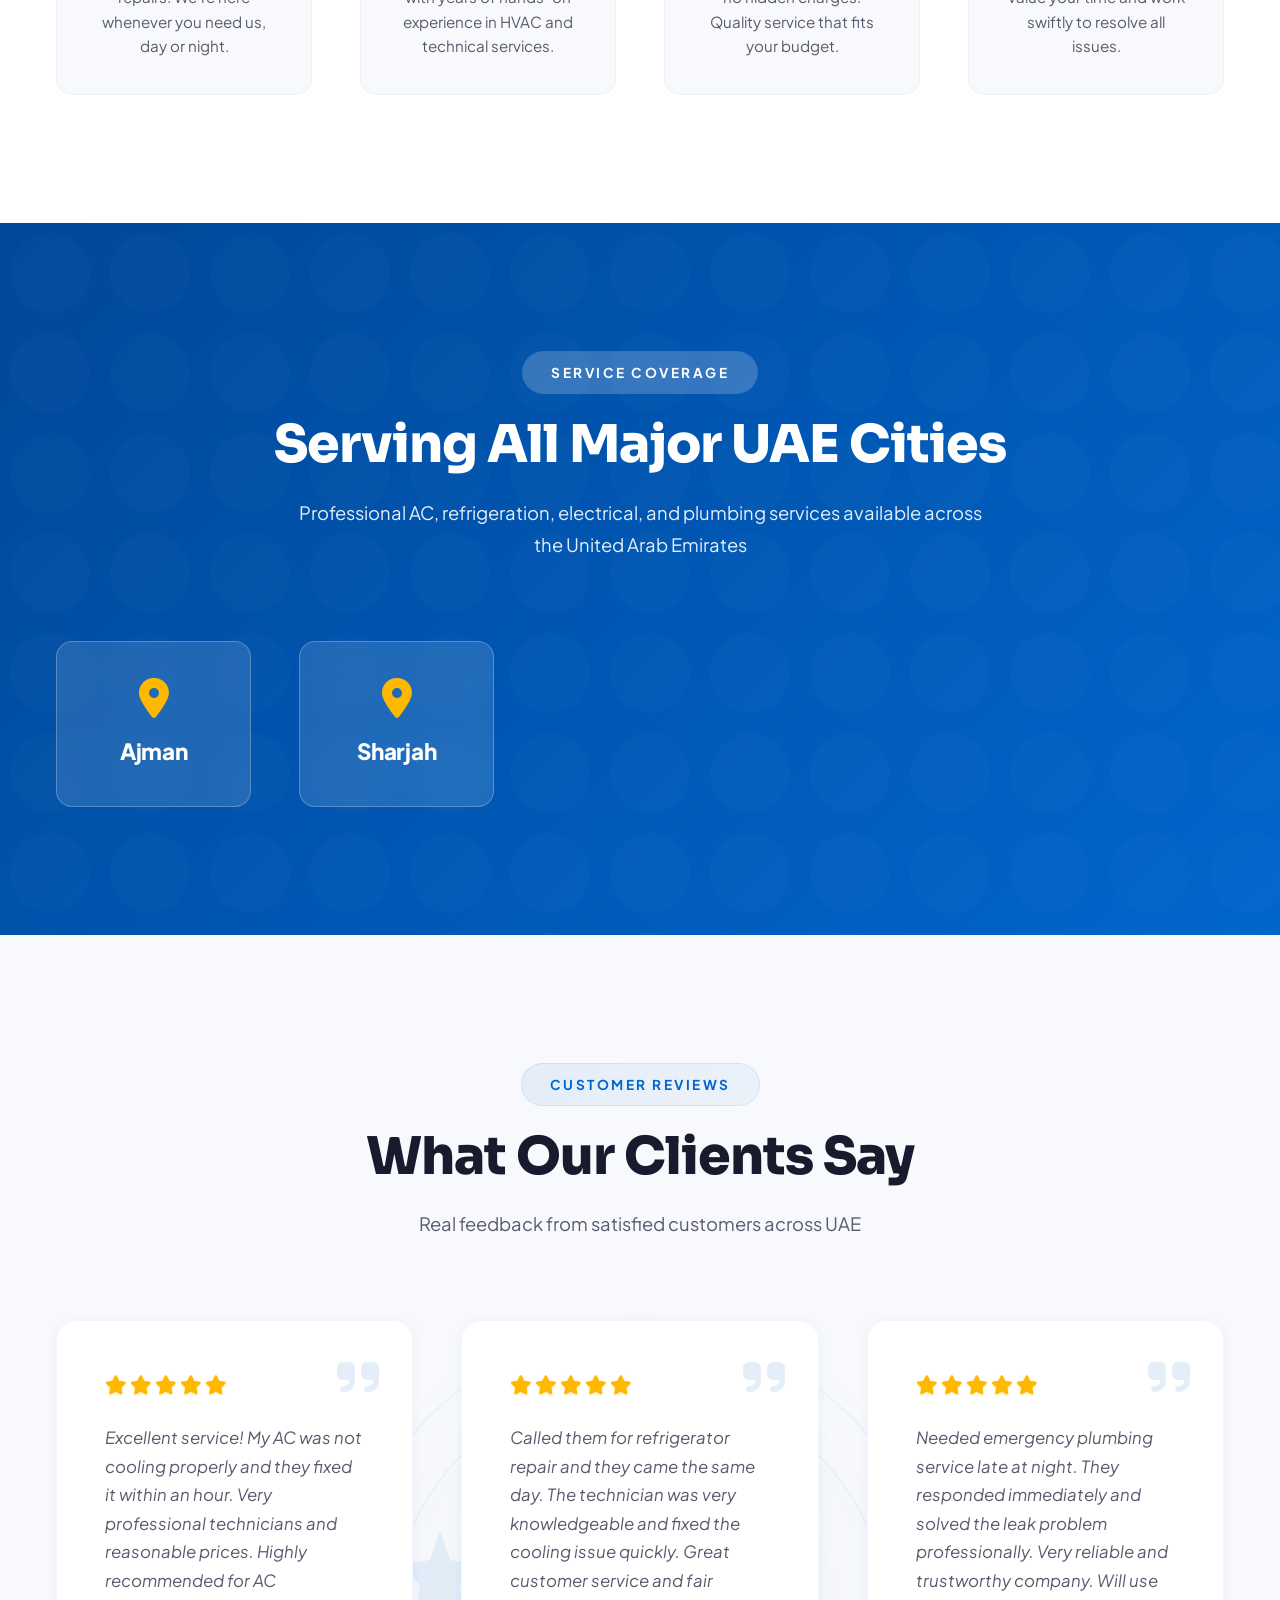
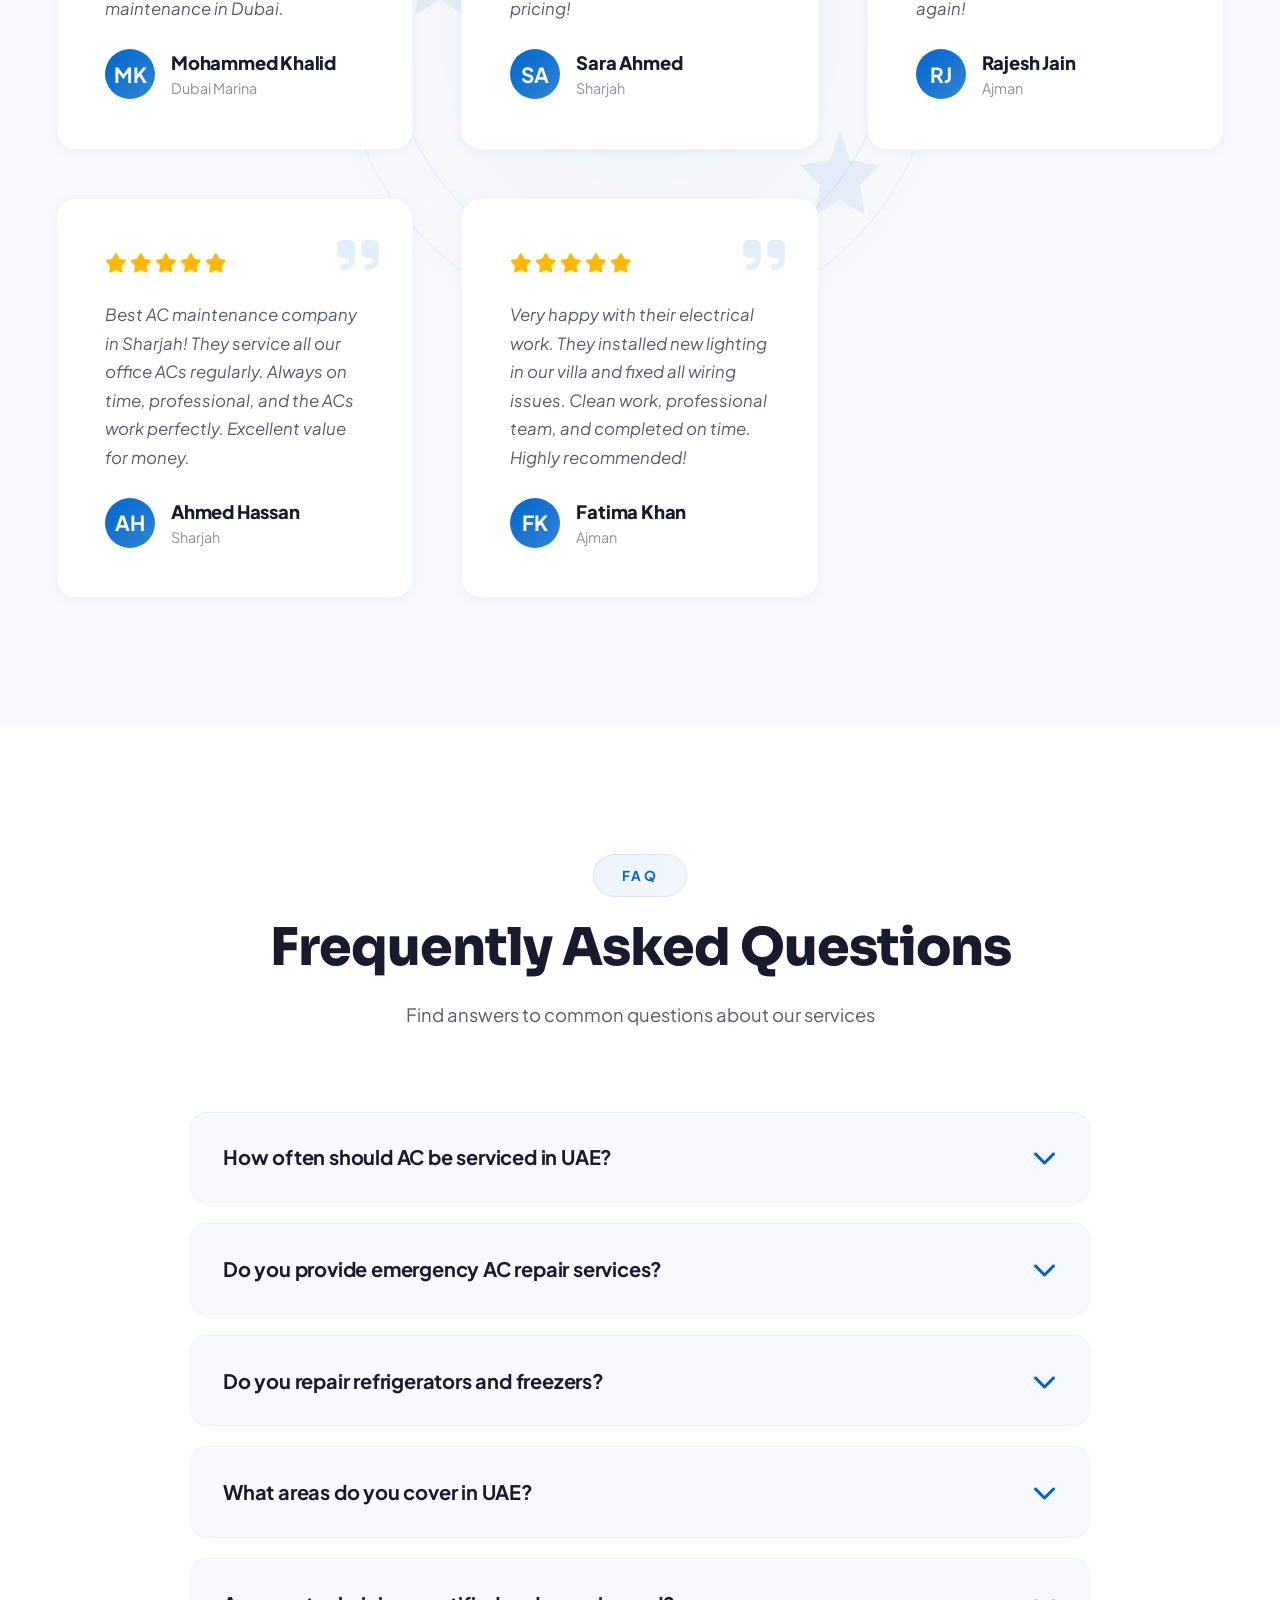
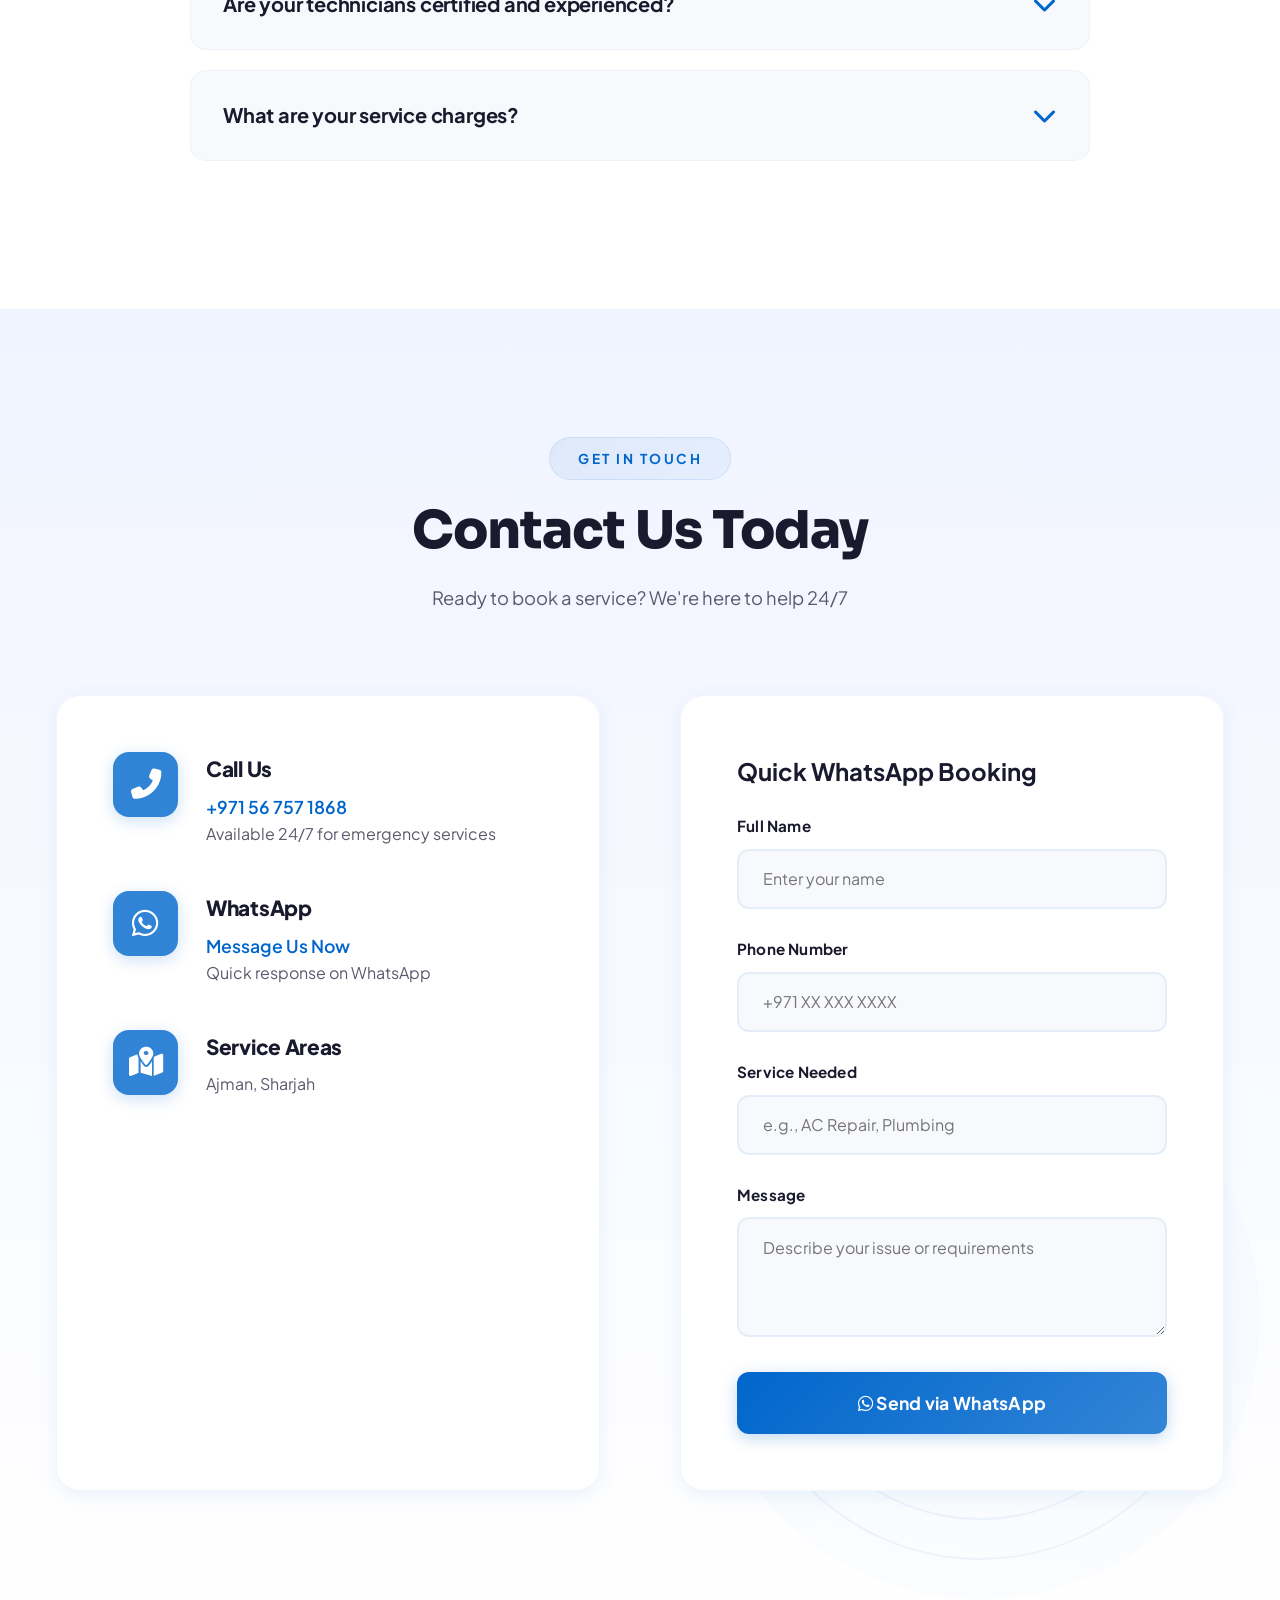
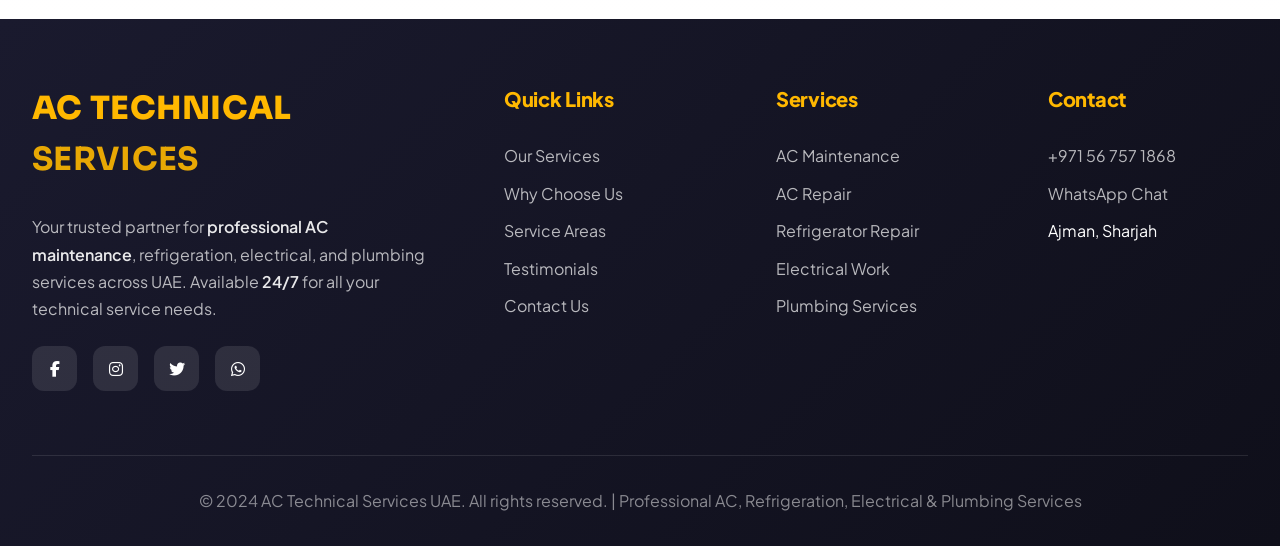
==== commit 9b1591da: "Update index.html" ====
--- a/index.html
+++ b/index.html
@@ -3,9 +3,9 @@
 <head>
     <meta charset="UTF-8">
     <meta name="viewport" content="width=device-width, initial-scale=1.0">
-    <title>AC Maintenance & Repair Services in Dubai | AC Technical Services UAE</title>
-    <meta name="description" content="Professional AC maintenance, AC repair, refrigerator repair, plumbing and electrical services across Dubai, Sharjah, Ajman and Abu Dhabi. 24/7 service available.">
-    <meta name="keywords" content="AC Repair Dubai, AC Maintenance UAE, Refrigerator Repair Dubai, HVAC Services Dubai, Plumbing Dubai, Electrical Services UAE">
+    <title>AC Maintenance & Repair Services in Ajman & Sharjah | AC Technical Services UAE</title>
+    <meta name="description" content="Professional AC maintenance, AC repair, refrigerator repair, plumbing and electrical services across Ajman and Sharjah. 24/7 service available.">
+    <meta name="keywords" content="AC Repair Ajman, AC Maintenance Sharjah, Refrigerator Repair Ajman, HVAC Services Sharjah, Plumbing Ajman, Electrical Services Sharjah">
     <link rel="stylesheet" href="https://cdnjs.cloudflare.com/ajax/libs/font-awesome/6.4.0/css/all.min.css">
     <link rel="preconnect" href="https://fonts.googleapis.com">
     <link rel="preconnect" href="https://fonts.gstatic.com" crossorigin>
@@ -1407,15 +1407,15 @@
         <div class="hero-content">
             <div class="hero-grid">
                 <div class="hero-text">
-                    <h1>Professional <span style="color: white; position: relative; display: inline-block;">AC Services<span style="position: absolute; bottom: -8px; left: 0; right: 0; height: 3px; background: var(--accent-gold); border-radius: 2px;"></span></span><br><span style="color: var(--accent-gold); font-weight: 800;">Dubai's Trusted Experts</span></h1>
-                    <p class="subtitle">Premium <strong style="color: rgba(255, 255, 255, 1); font-weight: 600;">air conditioning</strong>, refrigeration, electrical and plumbing services across UAE. <strong style="color: rgba(255, 255, 255, 1); font-weight: 600;">24/7 emergency support</strong> with certified technicians and guaranteed results.</p>
+                    <h1>Professional <span style="color: white; position: relative; display: inline-block;">AC Services<span style="position: absolute; bottom: -8px; left: 0; right: 0; height: 3px; background: var(--accent-gold); border-radius: 2px;"></span></span> in<br><span style="color: var(--accent-gold); font-weight: 800;">Ajman & Sharjah</span></h1>
+                    <p class="subtitle">Premium <strong style="color: rgba(255, 255, 255, 1); font-weight: 600;">air conditioning</strong>, refrigeration, electrical and plumbing services in Ajman & Sharjah. <strong style="color: rgba(255, 255, 255, 1); font-weight: 600;">24/7 emergency support</strong> with certified technicians and guaranteed results.</p>
                     
                     <div class="hero-buttons">
                         <a href="tel:+971567571868" class="btn-primary">
                             <i class="fas fa-phone-alt"></i>
                             Call Now
                         </a>
-                        <a href="https://wa.me/971567571868?text=Hello%20I%20need%20AC%20service%20in%20Dubai" class="btn-secondary" target="_blank">
+                        <a href="https://wa.me/971567571868?text=Hello%20I%20need%20AC%20service%20in%20Ajman" class="btn-secondary" target="_blank">
                             <i class="fab fa-whatsapp"></i>
                             WhatsApp Now
                         </a>
@@ -1593,23 +1593,11 @@
             <div class="areas-grid">
                 <div class="area-card">
                     <i class="fas fa-map-marker-alt"></i>
-                    <h3>Dubai</h3>
+                    <h3>Ajman</h3>
                 </div>
                 <div class="area-card">
                     <i class="fas fa-map-marker-alt"></i>
                     <h3>Sharjah</h3>
-                </div>
-                <div class="area-card">
-                    <i class="fas fa-map-marker-alt"></i>
-                    <h3>Ajman</h3>
-                </div>
-                <div class="area-card">
-                    <i class="fas fa-map-marker-alt"></i>
-                    <h3>Abu Dhabi</h3>
-                </div>
-                <div class="area-card">
-                    <i class="fas fa-map-marker-alt"></i>
-                    <h3>Al Ain</h3>
                 </div>
             </div>
         </div>
@@ -1677,7 +1665,7 @@
                         <div class="author-avatar">RJ</div>
                         <div class="author-info">
                             <h4>Rajesh Jain</h4>
-                            <p>Abu Dhabi</p>
+                            <p>Ajman</p>
                         </div>
                     </div>
                 </div>
@@ -1691,12 +1679,12 @@
                         <i class="fas fa-star"></i>
                         <i class="fas fa-star"></i>
                     </div>
-                    <p class="testimonial-text">Best AC maintenance company in Dubai! They service all our office ACs regularly. Always on time, professional, and the ACs work perfectly. Excellent value for money.</p>
+                    <p class="testimonial-text">Best AC maintenance company in Sharjah! They service all our office ACs regularly. Always on time, professional, and the ACs work perfectly. Excellent value for money.</p>
                     <div class="testimonial-author">
                         <div class="author-avatar">AH</div>
                         <div class="author-info">
                             <h4>Ahmed Hassan</h4>
-                            <p>Business Bay, Dubai</p>
+                            <p>Sharjah</p>
                         </div>
                     </div>
                 </div>
@@ -1735,12 +1723,12 @@
             <div class="faq-container">
                 <div class="faq-item">
                     <div class="faq-question">
-                        <h3>How often should AC be serviced in Dubai?</h3>
+                        <h3>How often should AC be serviced in UAE?</h3>
                         <i class="fas fa-chevron-down faq-icon"></i>
                     </div>
                     <div class="faq-answer">
                         <div class="faq-answer-content">
-                            Due to Dubai's extreme heat and high dust levels, we recommend servicing your AC every 2-3 months for optimal performance. Regular maintenance includes cleaning filters, checking refrigerant levels, and inspecting all components. This ensures efficient cooling, lower electricity bills, and extends the lifespan of your AC unit.
+                            Due to UAE's extreme heat and high dust levels, we recommend servicing your AC every 2-3 months for optimal performance. Regular maintenance includes cleaning filters, checking refrigerant levels, and inspecting all components. This ensures efficient cooling, lower electricity bills, and extends the lifespan of your AC unit.
                         </div>
                     </div>
                 </div>
@@ -1752,7 +1740,7 @@
                     </div>
                     <div class="faq-answer">
                         <div class="faq-answer-content">
-                            Yes! We offer 24/7 emergency AC repair services across Dubai, Sharjah, Ajman, Abu Dhabi, and Al Ain. Our technicians are available day and night to handle urgent cooling issues. Simply call us at +971 56 757 1868 or WhatsApp us anytime, and we'll dispatch a technician to your location promptly.
+                            Yes! We offer 24/7 emergency AC repair services across Ajman and Sharjah. Our technicians are available day and night to handle urgent cooling issues. Simply call us at +971 56 757 1868 or WhatsApp us anytime, and we'll dispatch a technician to your location promptly.
                         </div>
                     </div>
                 </div>
@@ -1776,7 +1764,7 @@
                     </div>
                     <div class="faq-answer">
                         <div class="faq-answer-content">
-                            We provide comprehensive AC, refrigeration, electrical, and plumbing services across all major UAE cities including Dubai, Sharjah, Ajman, Abu Dhabi, and Al Ain. Our mobile service teams ensure quick response times throughout these areas for both residential and commercial customers.
+                            We provide comprehensive AC, refrigeration, electrical, and plumbing services across Ajman and Sharjah. Our mobile service teams ensure quick response times throughout these areas for both residential and commercial customers.
                         </div>
                     </div>
                 </div>
@@ -1836,7 +1824,7 @@
                         </div>
                         <div class="contact-item-content">
                             <h3>WhatsApp</h3>
-                            <a href="https://wa.me/971567571868?text=Hello%20I%20need%20AC%20service%20in%20Dubai" target="_blank">Message Us Now</a>
+                            <a href="https://wa.me/971567571868?text=Hello%20I%20need%20AC%20service%20in%20Ajman" target="_blank">Message Us Now</a>
                             <p>Quick response on WhatsApp</p>
                         </div>
                     </div>
@@ -1847,7 +1835,7 @@
                         </div>
                         <div class="contact-item-content">
                             <h3>Service Areas</h3>
-                            <p>Dubai, Sharjah, Ajman, Abu Dhabi, Al Ain</p>
+                            <p>Ajman, Sharjah</p>
                         </div>
                     </div>
                 </div>
@@ -1922,8 +1910,7 @@
                 <ul>
                     <li><a href="tel:+971567571868">+971 56 757 1868</a></li>
                     <li><a href="https://wa.me/971567571868" target="_blank">WhatsApp Chat</a></li>
-                    <li>Dubai, Sharjah, Ajman</li>
-                    <li>Abu Dhabi, Al Ain</li>
+                    <li>Ajman, Sharjah</li>
                 </ul>
             </div>
         </div>
@@ -1934,7 +1921,7 @@
     </footer>
 
     <!-- Floating WhatsApp Button -->
-    <a href="https://wa.me/971567571868?text=Hello%20I%20need%20AC%20service%20in%20Dubai" class="whatsapp-float" target="_blank" aria-label="WhatsApp">
+    <a href="https://wa.me/971567571868?text=Hello%20I%20need%20AC%20service%20in%20Ajman" class="whatsapp-float" target="_blank" aria-label="WhatsApp">
         <i class="fab fa-whatsapp"></i>
     </a>
 
